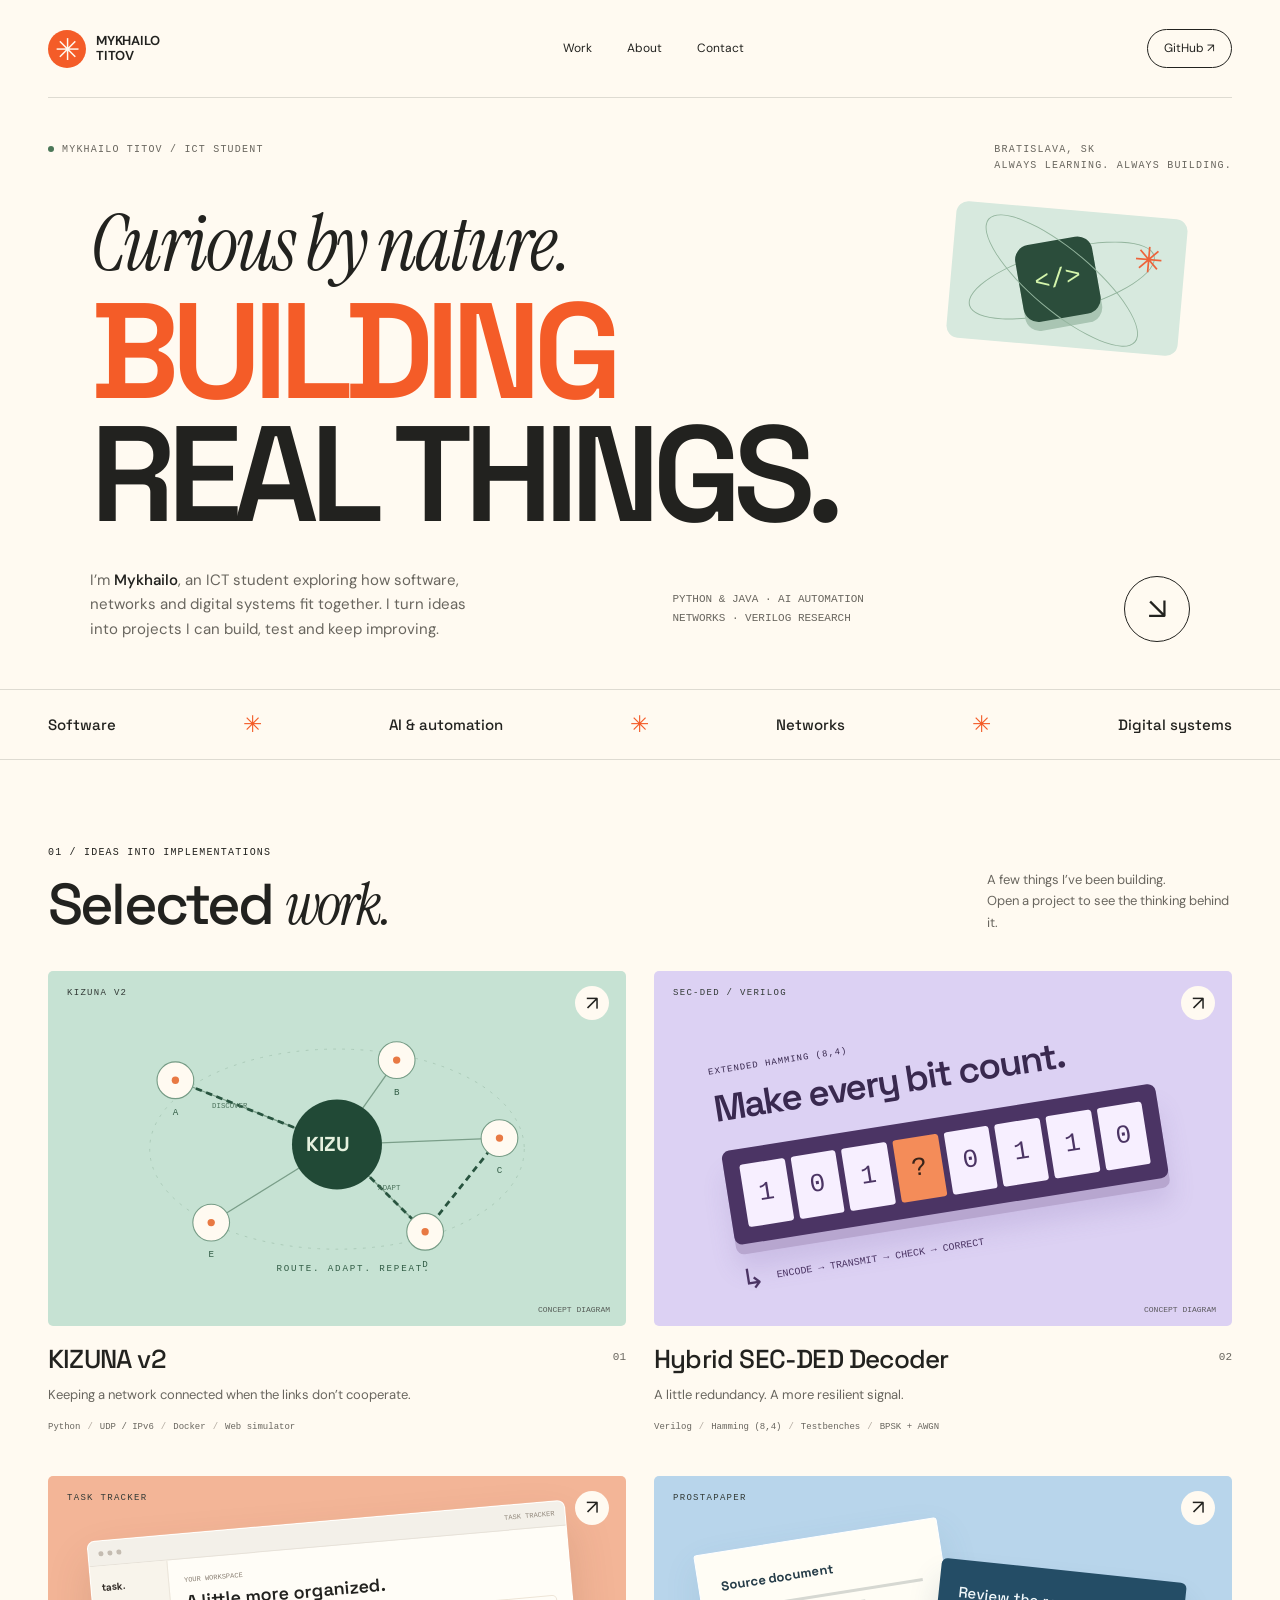
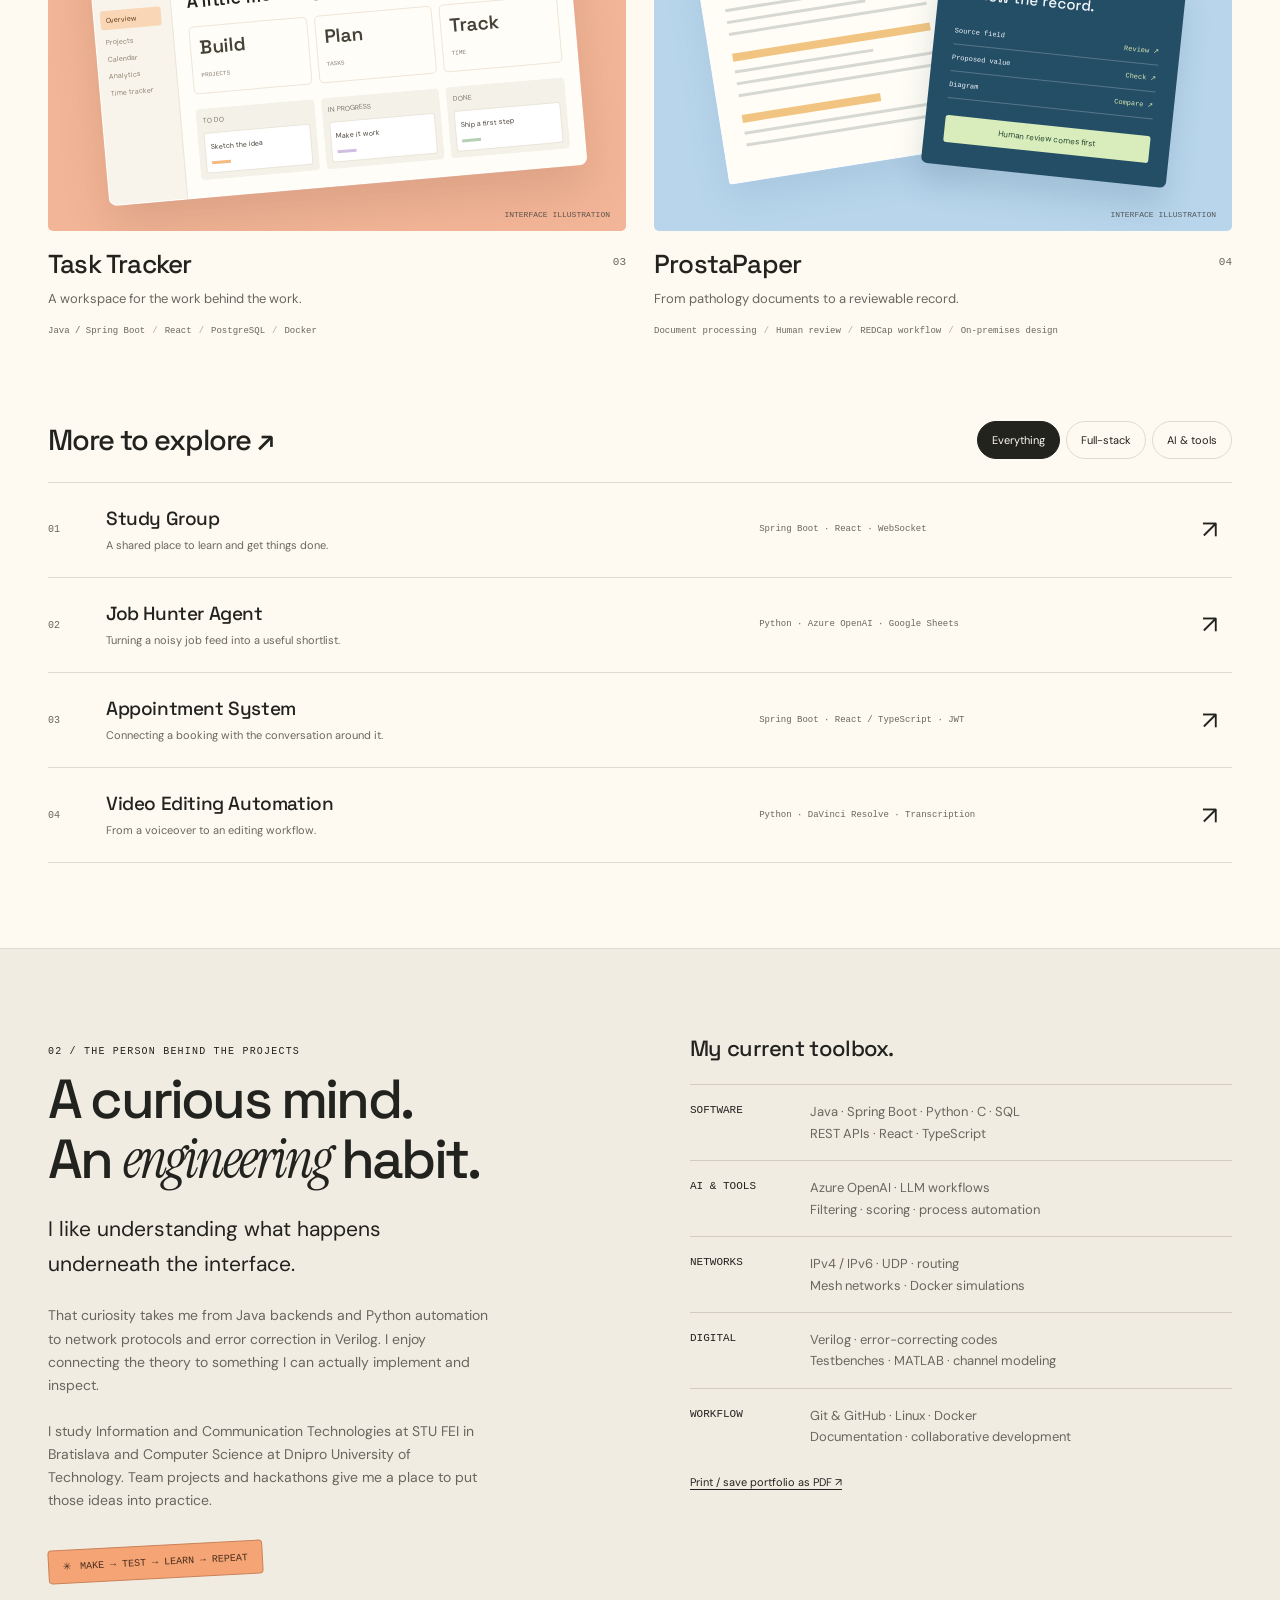
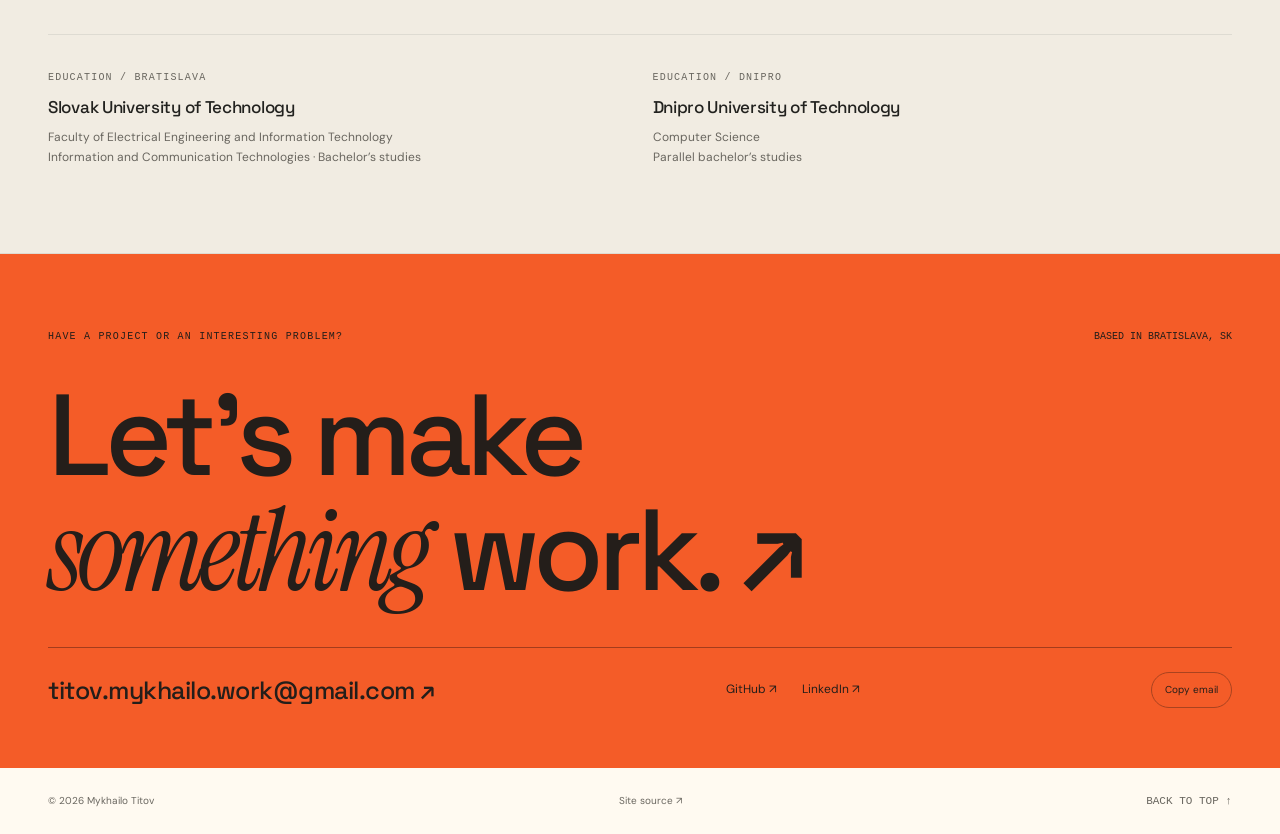
==== index.html @ 42474b11 "Build colorful portfolio with verified projects and responsive project pages" ====
<!doctype html>
<html lang="en"><head>
<meta charset="utf-8"><meta name="viewport" content="width=device-width, initial-scale=1">
<title>Mykhailo Titov — Software, Networks &amp; Digital Systems</title><meta name="description" content="A portfolio of software, AI automation, mesh networking and Verilog research by Mykhailo Titov.">
<meta name="theme-color" content="#fffaf1"><meta property="og:title" content="Mykhailo Titov — Software, Networks &amp; Digital Systems"><meta property="og:description" content="A portfolio of software, AI automation, mesh networking and Verilog research by Mykhailo Titov."><meta property="og:type" content="website">
<link rel="icon" type="image/svg+xml" href="favicon.svg"><link rel="stylesheet" href="styles.css"><script src="script.js" defer></script>
</head><body><a class="skip" href="#main">Skip to content</a><div id="top"></div><header class="site-header shell">
<a class="brand" href="#top" aria-label="Mykhailo Titov home"><span class="brand-mark" aria-hidden="true">✳</span><span>MYKHAILO<br>TITOV</span></a>
<nav class="site-nav" aria-label="Main navigation"><a href="#work">Work</a><a href="#about">About</a><a href="#contact">Contact</a></nav>
<a class="header-link" href="https://github.com/TitovMykhailo">GitHub ↗</a></header><main id="main"><section class="hero shell" aria-labelledby="hero-title"><div class="hero-meta"><p class="eyebrow"><span class="dot"></span>MYKHAILO TITOV / ICT STUDENT</p><p class="eyebrow">BRATISLAVA, SK<br>ALWAYS LEARNING. ALWAYS BUILDING.</p></div><div class="hero-heading"><p class="hero-kicker">Curious by nature.</p><div class="hero-art" aria-hidden="true"><span class="chip">&lt;/&gt;</span><span class="tiny-star">✳</span></div><h1 id="hero-title"><span class="orange">BUILDING</span><br>REAL THINGS.</h1></div><div class="hero-bottom"><p class="hero-description">I’m <strong>Mykhailo</strong>, an ICT student exploring how software, networks and digital systems fit together. I turn ideas into projects I can build, test and keep improving.</p><div class="hero-bottom-right"><p>PYTHON & JAVA · AI AUTOMATION<br>NETWORKS · VERILOG RESEARCH</p><a class="round-link" href="#work" aria-label="Explore selected work">↘</a></div></div></section><div class="topics"><div class="shell"><span>Software</span><i aria-hidden="true">✳</i><span>AI & automation</span><i aria-hidden="true">✳</i><span>Networks</span><i aria-hidden="true">✳</i><span>Digital systems</span></div></div>
<section class="section shell" id="work" aria-labelledby="work-title"><div class="section-heading"><div><p class="eyebrow">01 / IDEAS INTO IMPLEMENTATIONS</p><h2 class="section-title" id="work-title">Selected <em>work.</em></h2></div><p>A few things I’ve been building.<br>Open a project to see the thinking behind it.</p></div><div class="work-grid"><article class="work-card reveal"><a href="projects/kizuna.html" aria-label="Explore KIZUNA v2"><div class="project-visual mint"><span class="visual-label">KIZUNA v2</span><span class="preview-arrow" aria-hidden="true">↗</span><svg class="network-graphic" viewBox="0 0 480 290" aria-hidden="true"><ellipse cx="240" cy="145" rx="204" ry="109" fill="none" stroke="#a9c9b6" stroke-dasharray="3 7"/><line class="network-edge" x1="240" y1="140" x2="64" y2="70"/><line class="network-edge" x1="240" y1="140" x2="305" y2="48"/><line class="network-edge" x1="240" y1="140" x2="417" y2="133"/><line class="network-edge" x1="240" y1="140" x2="336" y2="235"/><line class="network-edge" x1="240" y1="140" x2="103" y2="225"/><path class="network-route" d="M64 70 240 140 336 235 417 133"/><circle class="hub" cx="240" cy="140" r="49"/><text class="hub-text" x="206" y="147">KIZU</text><circle class="node" cx="64" cy="70" r="20"/><circle class="node-core" cx="64" cy="70" r="4"/><text x="61" y="108">A</text><circle class="node" cx="305" cy="48" r="20"/><circle class="node-core" cx="305" cy="48" r="4"/><text x="302" y="86">B</text><circle class="node" cx="417" cy="133" r="20"/><circle class="node-core" cx="417" cy="133" r="4"/><text x="414" y="171">C</text><circle class="node" cx="336" cy="235" r="20"/><circle class="node-core" cx="336" cy="235" r="4"/><text x="333" y="273">D</text><circle class="node" cx="103" cy="225" r="20"/><circle class="node-core" cx="103" cy="225" r="4"/><text x="100" y="263">E</text><text class="link-label" x="104" y="100">DISCOVER</text><text class="link-label" x="285" y="190">ADAPT</text><text x="174" y="278" letter-spacing="2">ROUTE. ADAPT. REPEAT.</text></svg><span class="visual-footnote">CONCEPT DIAGRAM</span></div><div class="project-caption"><div><h3>KIZUNA v2</h3><p>Keeping a network connected when the links don’t cooperate.</p></div><span class="index">01</span></div></a><div class="project-tags"><span>Python</span><span>UDP / IPv6</span><span>Docker</span><span>Web simulator</span></div></article><article class="work-card reveal"><a href="projects/secded.html" aria-label="Explore Hybrid SEC-DED Decoder"><div class="project-visual lilac"><span class="visual-label">SEC-DED / VERILOG</span><span class="preview-arrow" aria-hidden="true">↗</span><div class="bits-object" aria-hidden="true"><div class="bits-title"><small>EXTENDED HAMMING (8,4)</small>Make every bit count.</div><div class="bit-row"><span>1</span><span>0</span><span>1</span><span class="error-bit">?</span><span>0</span><span>1</span><span>1</span><span>0</span></div><div class="bits-note">ENCODE → TRANSMIT → CHECK → CORRECT</div></div><span class="visual-footnote">CONCEPT DIAGRAM</span></div><div class="project-caption"><div><h3>Hybrid SEC-DED Decoder</h3><p>A little redundancy. A more resilient signal.</p></div><span class="index">02</span></div></a><div class="project-tags"><span>Verilog</span><span>Hamming (8,4)</span><span>Testbenches</span><span>BPSK + AWGN</span></div></article><article class="work-card reveal"><a href="projects/task-tracker.html" aria-label="Explore Task Tracker"><div class="project-visual peach"><span class="visual-label">Task Tracker</span><span class="preview-arrow" aria-hidden="true">↗</span><div class="browser-mock" aria-hidden="true"><div class="mock-toolbar"><i></i><i></i><i></i><span>TASK TRACKER</span></div><div class="task-layout"><div class="mock-sidebar"><strong>task.</strong><span class="selected">Overview</span><span>Projects</span><span>Calendar</span><span>Analytics</span><span>Time tracker</span></div><div class="mock-main"><p class="mock-overline">YOUR WORKSPACE</p><p class="mock-title">A little more organized.</p><div class="mock-stats"><div class="mock-stat"><b>Build</b><small>PROJECTS</small></div><div class="mock-stat"><b>Plan</b><small>TASKS</small></div><div class="mock-stat"><b>Track</b><small>TIME</small></div></div><div class="mock-board"><div>TO DO<div class="mini-task">Sketch the idea<i></i></div></div><div>IN PROGRESS<div class="mini-task">Make it work<i class="purple"></i></div></div><div>DONE<div class="mini-task">Ship a first step<i class="green"></i></div></div></div></div></div></div><span class="visual-footnote">INTERFACE ILLUSTRATION</span></div><div class="project-caption"><div><h3>Task Tracker</h3><p>A workspace for the work behind the work.</p></div><span class="index">03</span></div></a><div class="project-tags"><span>Java / Spring Boot</span><span>React</span><span>PostgreSQL</span><span>Docker</span></div></article><article class="work-card reveal"><a href="projects/prostapaper.html" aria-label="Explore ProstaPaper"><div class="project-visual blue"><span class="visual-label">ProstaPaper</span><span class="preview-arrow" aria-hidden="true">↗</span><div class="document-preview" aria-hidden="true"><div class="paper-sheet"><b>Source document</b><i></i><i></i><i></i><i class="highlight"></i><i></i><i></i><i></i><i class="highlight"></i><i></i><i></i></div><div class="review-sheet"><h4>Review the record.</h4><div class="review-row"><span>Source field</span><span>Review ↗</span></div><div class="review-row"><span>Proposed value</span><span>Check ↗</span></div><div class="review-row"><span>Diagram</span><span>Compare ↗</span></div><div class="review-button">Human review comes first</div></div></div><span class="visual-footnote">INTERFACE ILLUSTRATION</span></div><div class="project-caption"><div><h3>ProstaPaper</h3><p>From pathology documents to a reviewable record.</p></div><span class="index">04</span></div></a><div class="project-tags"><span>Document processing</span><span>Human review</span><span>REDCap workflow</span><span>On-premises design</span></div></article></div></section><section class="section shell catalog-section" aria-labelledby="catalog-title"><div class="filter-row"><h2 id="catalog-title">More to explore ↗</h2><div class="filters" role="group" aria-label="Filter more projects"><button class="filter active" data-filter="all" aria-pressed="true">Everything</button><button class="filter" data-filter="software" aria-pressed="false">Full-stack</button><button class="filter" data-filter="ai" aria-pressed="false">AI & tools</button></div></div><p class="sr-only" id="filter-status" aria-live="polite">Showing 4 projects.</p><div class="catalog-list"><a class="catalog-item" href="projects/study-group.html" data-category="software"><span class="catalog-number">01</span><div><h3>Study Group</h3><p>A shared place to learn and get things done.</p></div><span class="catalog-stack">Spring Boot · React · WebSocket</span><span class="catalog-arrow" aria-hidden="true">↗</span></a><a class="catalog-item" href="projects/job-hunter.html" data-category="ai"><span class="catalog-number">02</span><div><h3>Job Hunter Agent</h3><p>Turning a noisy job feed into a useful shortlist.</p></div><span class="catalog-stack">Python · Azure OpenAI · Google Sheets</span><span class="catalog-arrow" aria-hidden="true">↗</span></a><a class="catalog-item" href="projects/clinic.html" data-category="software"><span class="catalog-number">03</span><div><h3>Appointment System</h3><p>Connecting a booking with the conversation around it.</p></div><span class="catalog-stack">Spring Boot · React / TypeScript · JWT</span><span class="catalog-arrow" aria-hidden="true">↗</span></a><a class="catalog-item" href="projects/video-editor.html" data-category="ai"><span class="catalog-number">04</span><div><h3>Video Editing Automation</h3><p>From a voiceover to an editing workflow.</p></div><span class="catalog-stack">Python · DaVinci Resolve · Transcription</span><span class="catalog-arrow" aria-hidden="true">↗</span></a></div></section><section class="about-section" id="about" aria-labelledby="about-title"><div class="shell section"><div class="about-layout"><div class="about-copy"><p class="eyebrow">02 / THE PERSON BEHIND THE PROJECTS</p><h2 class="section-title" id="about-title">A curious mind.<br>An <em>engineering</em> habit.</h2><p class="about-lead">I like understanding what happens underneath the interface.</p><p>That curiosity takes me from Java backends and Python automation to network protocols and error correction in Verilog. I enjoy connecting the theory to something I can actually implement and inspect.</p><p>I study Information and Communication Technologies at STU FEI in Bratislava and Computer Science at Dnipro University of Technology. Team projects and hackathons give me a place to put those ideas into practice.</p><span class="about-sticker"><span aria-hidden="true">✳</span> MAKE → TEST → LEARN → REPEAT</span></div><div class="skills-block"><h3>My current toolbox.</h3><div class="skill-row"><strong>SOFTWARE</strong><span>Java · Spring Boot · Python · C · SQL<br>REST APIs · React · TypeScript</span></div><div class="skill-row"><strong>AI & TOOLS</strong><span>Azure OpenAI · LLM workflows<br>Filtering · scoring · process automation</span></div><div class="skill-row"><strong>NETWORKS</strong><span>IPv4 / IPv6 · UDP · routing<br>Mesh networks · Docker simulations</span></div><div class="skill-row"><strong>DIGITAL</strong><span>Verilog · error-correcting codes<br>Testbenches · MATLAB · channel modeling</span></div><div class="skill-row"><strong>WORKFLOW</strong><span>Git & GitHub · Linux · Docker<br>Documentation · collaborative development</span></div><button class="print-control" data-print type="button">Print / save portfolio as PDF ↗</button></div></div><div class="education"><div><p class="eyebrow">EDUCATION / BRATISLAVA</p><h3>Slovak University of Technology</h3><p>Faculty of Electrical Engineering and Information Technology<br>Information and Communication Technologies · Bachelor’s studies</p></div><div><p class="eyebrow">EDUCATION / DNIPRO</p><h3>Dnipro University of Technology</h3><p>Computer Science<br>Parallel bachelor’s studies</p></div></div></div></section></main><section class="contact-section" id="contact" aria-labelledby="contact-title"><div class="shell">
<div class="contact-top"><p class="eyebrow">HAVE A PROJECT OR AN INTERESTING PROBLEM?</p><span>BASED IN BRATISLAVA, SK</span></div>
<h2 class="contact-title" id="contact-title">Let’s make<br><em>something</em> work. ↗</h2>
<div class="contact-links"><a class="contact-mail" href="mailto:titov.mykhailo.work@gmail.com">titov.mykhailo.work@gmail.com ↗</a><div class="socials"><a href="https://github.com/TitovMykhailo">GitHub ↗</a><a href="https://www.linkedin.com/in/titovmykhailo">LinkedIn ↗</a></div><button class="copy-email" type="button" data-copy-email="titov.mykhailo.work@gmail.com">Copy email</button></div>
<p class="contact-copied" id="copy-status" role="status" aria-live="polite"></p></div></section>
<footer class="footer shell"><p>© <span data-year>2026</span> Mykhailo Titov</p><a href="https://github.com/TitovMykhailo/TitovMykhailo.github.io">Site source ↗</a><a class="back-top" href="#top">BACK TO TOP ↑</a></footer>
<p class="contact-print shell" hidden>Mykhailo Titov · titov.mykhailo.work@gmail.com · github.com/TitovMykhailo</p></body></html>
---- styles.css ----
@import url('https://fonts.googleapis.com/css2?family=DM+Sans:wght@400;450;500;550;600;650;700&family=Instrument+Serif:ital@0;1&family=Space+Grotesk:wght@400;500;600;700&display=swap');

:root{--cream:#fffaf1;--ink:#22221f;--orange:#f45c28;--border:#dedbd2;--muted:#69665f;--serif:'Instrument Serif',Georgia,serif;--sans:'DM Sans',Arial,sans-serif;--display:'Space Grotesk',Arial,sans-serif;--mono:ui-monospace,SFMono-Regular,Consolas,monospace}
*{box-sizing:border-box}html{scroll-behavior:smooth;scroll-padding-top:100px}body{margin:0;color:var(--ink);background:var(--cream);font:15px/1.65 var(--sans)}a{color:inherit;text-decoration:none}button{font:inherit;color:inherit;cursor:pointer}button,a,summary{-webkit-tap-highlight-color:transparent}a:focus-visible,button:focus-visible,summary:focus-visible{outline:3px solid #005bbb;outline-offset:5px}::selection{background:#f8a98d;color:#25211f}.shell{width:min(1280px,calc(100% - 96px));margin-inline:auto}.site-header{height:98px;display:flex;align-items:center;justify-content:space-between;gap:28px;border-bottom:1px solid var(--border)}.brand{display:flex;gap:10px;align-items:center;font:650 13px/1.12 var(--sans);letter-spacing:-.2px}.brand-mark{display:grid;place-items:center;width:38px;height:38px;background:var(--orange);border-radius:50%;color:var(--cream);font:30px var(--serif);transition:transform .3s}.brand:hover .brand-mark{transform:rotate(45deg)}.site-nav{display:flex;gap:35px;font-size:12px}.site-nav a:hover,.footer a:hover{color:#b83d15}.header-link{font-size:12px;border:1px solid var(--ink);padding:9px 16px;border-radius:40px}.header-link:hover{background:var(--ink);color:var(--cream)}.skip{position:absolute;left:20px;top:-100px;z-index:10;background:var(--ink);color:white;padding:12px 20px}.skip:focus{top:10px}.eyebrow{font:10px/1.6 var(--mono);letter-spacing:1.2px;text-transform:uppercase}.hero{padding-top:44px;padding-bottom:47px;position:relative}.hero-meta{display:flex;justify-content:space-between;color:var(--muted);margin-bottom:32px}.hero-meta p{margin:0}.hero-meta .dot{display:inline-block;background:#4b7758;width:6px;height:6px;border-radius:50%;margin-right:8px}.hero-heading{position:relative;max-width:1100px;margin-inline:auto}.hero-kicker{font:italic clamp(46px,6vw,84px)/1 var(--serif);margin:0 0 7px;letter-spacing:-2px}.hero h1{font:600 clamp(66px,10.6vw,153px)/.91 var(--display);letter-spacing:-9px;margin:0;text-transform:uppercase;max-width:100%}.hero h1 .orange{color:var(--orange)}.heading-first{display:flex;align-items:center;gap:25px}.hero-art{display:block;position:absolute;right:7px;top:4px;width:232px;height:137px;transform:rotate(5deg);border-radius:12px;background:#d7e9de;overflow:hidden}.hero-art .chip{position:absolute;left:68px;top:31px;display:grid;place-items:center;width:78px;height:78px;background:#2b4d3b;color:#d4f5ac;font:26px var(--mono);border-radius:15px;transform:rotate(-15deg);box-shadow:0 9px 0 #a9c5b3}.hero-art::before,.hero-art::after{content:'';width:190px;height:60px;border:1px solid #94b59e;border-radius:50%;position:absolute;left:15px;top:40px;transform:rotate(-20deg)}.hero-art::after{transform:rotate(35deg)}.hero-art .tiny-star{position:absolute;top:15px;right:22px;color:#ed633a;font-size:35px}.hero-bottom{display:grid;grid-template-columns:1fr 1fr;gap:65px;max-width:1100px;margin:31px auto 0;align-items:end}.hero-description{font-size:15px;max-width:390px;color:var(--muted);margin:0}.hero-description strong{font-weight:550;color:var(--ink)}.hero-bottom-right{display:flex;align-items:center;justify-content:space-between;gap:22px}.hero-bottom-right p{font:11px/1.7 var(--mono);margin:0;color:var(--muted)}.round-link{height:66px;width:66px;flex-shrink:0;border:1px solid var(--ink);border-radius:50%;display:grid;place-items:center;font-size:30px;transition:background .2s,transform .2s}.round-link:hover{background:var(--orange);transform:rotate(-10deg)}.topics{border-block:1px solid var(--border)}.topics .shell{display:flex;justify-content:space-between;align-items:center;gap:14px;min-height:69px;font:500 15px var(--display)}.topics i{font-size:23px;font-style:normal;color:var(--orange)}.section{padding-block:85px}.section-heading{display:flex;align-items:end;justify-content:space-between;gap:35px;margin-bottom:35px}.section-heading .eyebrow{margin:0 0 12px}.section-title{font:500 clamp(38px,4.5vw,61px)/1.08 var(--display);letter-spacing:-2.8px;margin:0}.section-title em{font-family:var(--serif);font-weight:400}.section-heading>p{font-size:13px;color:var(--muted);max-width:245px;margin:0 0 3px}.work-grid{display:grid;grid-template-columns:repeat(2,minmax(0,1fr));gap:44px 28px}.work-card{min-width:0}.project-visual{height:355px;position:relative;overflow:hidden;border-radius:5px;display:flex;align-items:center;justify-content:center;isolation:isolate}.work-card .project-visual{transition:transform .3s}.work-card:hover .project-visual{transform:translateY(-4px)}.mint{background:#c6e2d3}.lilac{background:#dcd1f3}.peach{background:#f3b597}.blue{background:#b8d5eb}.yellow{background:#f3d77a}.visual-label{position:absolute;left:19px;top:17px;font:9px var(--mono);letter-spacing:1.3px;text-transform:uppercase;color:#323a36;z-index:2}.visual-footnote{position:absolute;right:16px;bottom:12px;font:8px var(--mono);color:#3c3d3a;opacity:.8}.preview-arrow{position:absolute;right:17px;top:15px;display:grid;place-items:center;width:34px;height:34px;border-radius:50%;background:var(--cream);font-size:20px;z-index:3}.project-caption{display:flex;justify-content:space-between;gap:20px;padding-top:19px}.project-caption h3{font:500 26px/1.15 var(--display);letter-spacing:-.8px;margin:0 0 9px}.project-caption p{font-size:13px;color:var(--muted);margin:0;max-width:440px}.project-caption .index{font:11px var(--mono);padding-top:6px;color:var(--muted)}.project-tags{display:flex;flex-wrap:wrap;gap:7px;margin-top:16px;font:9px var(--mono);color:var(--muted)}.project-tags span+span::before{content:'/';margin-right:7px;color:#b2aaa0}.network-graphic{width:82%;height:75%;overflow:visible}.network-graphic .network-edge{stroke:#7a9e89;stroke-width:1.4}.network-graphic .network-route{stroke:#28543f;stroke-width:3;fill:none;stroke-dasharray:7 5;animation:flow 8s linear infinite}.network-graphic text{font:10px var(--mono);fill:#315c45}.network-graphic .hub{fill:#214936}.network-graphic .node{fill:#fffaf1;stroke:#769c86;stroke-width:1.2}.network-graphic .node-core{fill:#e87943}.network-graphic .hub-text{fill:#e6f1df;font:700 22px var(--display)}.network-graphic .link-label{font-size:8px;fill:#4c725c}.bits-object{width:76%;transform:rotate(-9deg);position:relative}.bits-title{font:600 37px var(--display);letter-spacing:-1.7px;margin:0 0 19px;color:#39294f}.bits-title small{font:9px var(--mono);display:block;letter-spacing:1px;margin-bottom:9px}.bit-row{display:grid;grid-template-columns:repeat(8,1fr);gap:6px;background:#4b3464;padding:16px;border-radius:8px;box-shadow:0 10px 0 #b7a6cf,0 25px 25px #785ca92b}.bit-row span{background:#f7efff;border-radius:3px;display:grid;place-items:center;aspect-ratio:.73;font:26px var(--mono);color:#4b3464}.bit-row .error-bit{background:#f48c59;color:#392319}.bits-note{display:flex;align-items:center;gap:13px;margin-top:19px;font:10px var(--mono);color:#4b3464}.bits-note::before{content:'↳';font-size:28px}.browser-mock{width:83%;background:#fffdf7;border-radius:8px;box-shadow:0 22px 45px #5e382326;overflow:hidden;transform:rotate(-5deg);border:1px solid #ffffff90}.mock-toolbar{height:25px;background:#f3f0e9;display:flex;align-items:center;gap:4px;padding:0 10px;border-bottom:1px solid #e7e2d9}.mock-toolbar i{width:5px;height:5px;border-radius:50%;background:#c4bcb1}.mock-toolbar span{margin-left:auto;font:7px var(--mono);color:#92897d}.task-layout{display:grid;grid-template-columns:78px 1fr;min-height:215px}.mock-sidebar{background:#f8f4eb;border-right:1px solid #ebe5da;padding:15px 10px;font:7px var(--sans);color:#8c8070}.mock-sidebar strong{display:block;color:#332d28;font-size:10px;margin-bottom:17px}.mock-sidebar span{display:block;margin:8px 0}.mock-sidebar .selected{background:#f9d7b6;color:#653919;padding:5px;border-radius:3px;margin-left:-4px}.mock-main{padding:17px 15px}.mock-overline{font:7px var(--mono);color:#8b8175;margin:0 0 6px}.mock-title{font:600 18px var(--display);margin:0 0 14px}.mock-stats{display:grid;grid-template-columns:repeat(3,1fr);gap:7px;margin-bottom:15px}.mock-stat{border:1px solid #eee5d7;border-radius:5px;padding:8px}.mock-stat b{display:block;font:600 19px var(--display);color:#444137}.mock-stat small{font:6px var(--mono);color:#8b8175}.mock-board{display:grid;grid-template-columns:repeat(3,1fr);gap:7px}.mock-board>div{background:#f4f1e9;border-radius:4px;padding:6px;font-size:7px;color:#81796d}.mini-task{background:white;padding:8px 5px;margin-top:7px;border:1px solid #ebe5d9;border-radius:3px;color:#453e35}.mini-task i{display:block;width:19px;height:3px;background:#f6b982;margin-top:8px}.mini-task i.green{background:#b5d1b5}.mini-task i.purple{background:#cfbfe2}.document-preview{position:relative;width:85%;height:73%;display:flex;align-items:center;justify-content:center}.paper-sheet{width:50%;background:#fffdf5;box-shadow:0 15px 35px #3f6e8c20;position:relative;padding:25px 22px;border:1px solid #fff;transform:rotate(-9deg) translateX(13px);border-radius:3px}.paper-sheet b{font:700 13px var(--display);display:block;margin-bottom:15px;color:#253c48}.paper-sheet i{display:block;height:3px;background:#d6d8d2;margin:9px 0;width:100%}.paper-sheet i:nth-child(3n){width:70%}.paper-sheet i.highlight{background:#f1c482;height:8px;margin-top:18px}.review-sheet{width:50%;background:#244d66;color:#f0f7fa;box-shadow:0 20px 30px #244d6626;position:relative;padding:23px 20px;transform:rotate(6deg) translateX(-10px) translateY(21px);border-radius:6px}.review-sheet h4{font:500 15px var(--display);margin:0 0 16px}.review-row{display:flex;justify-content:space-between;gap:10px;padding:9px 0;border-bottom:1px solid #56768a;font:7px var(--mono)}.review-row span:last-child{color:#d5e7b1}.review-button{background:#d8edbb;color:#25452f;font-size:8px;text-align:center;padding:7px;margin-top:17px;border-radius:3px}.catalog-section{padding-top:0}.filter-row{display:flex;justify-content:space-between;align-items:center;gap:20px;margin-bottom:23px}.filter-row h2{font:500 29px var(--display);letter-spacing:-1px;margin:0}.filters{display:flex;gap:6px;flex-wrap:wrap}.filter{border:1px solid var(--border);border-radius:30px;background:transparent;padding:8px 14px;font-size:11px;min-height:38px}.filter.active{background:var(--ink);color:var(--cream);border-color:var(--ink)}.filter:hover{border-color:var(--ink)}.catalog-list{border-top:1px solid var(--border)}.catalog-item{display:grid;grid-template-columns:36px 1.5fr 1fr 30px;align-items:center;gap:22px;padding:23px 0;border-bottom:1px solid var(--border)}.catalog-item[hidden]{display:none}.catalog-number{font:10px var(--mono);color:var(--muted)}.catalog-item h3{font:500 19px var(--display);margin:0 0 5px;letter-spacing:-.4px}.catalog-item p{font-size:11px;color:var(--muted);margin:0;max-width:430px}.catalog-stack{font:9px/1.9 var(--mono);color:var(--muted)}.catalog-arrow{font-size:25px;transition:transform .2s}.catalog-item:hover .catalog-arrow{transform:translate(3px,-3px)}.catalog-item:hover h3{color:#b6431e}.about-section{background:#f1ece2;border-block:1px solid var(--border)}.about-layout{display:grid;grid-template-columns:1fr 1fr;gap:100px}.about-copy .section-title{font-size:55px}.about-copy>p:not(.eyebrow){color:var(--muted);font-size:14px;max-width:440px;margin:23px 0}.about-copy>p.about-lead{font-size:21px;color:var(--ink)}.about-sticker{display:inline-flex;align-items:center;gap:9px;background:#f5a475;color:#4b2e1d;border:1px solid #c98258;border-radius:4px;font:10px var(--mono);padding:10px 14px;margin-top:10px;transform:rotate(-3deg)}.skills-block h3{font:500 22px var(--display);letter-spacing:-.7px;margin:0 0 22px}.skill-row{padding:16px 0;border-top:1px solid #d2ccc0;display:grid;grid-template-columns:100px 1fr;gap:20px}.skill-row strong{font:11px var(--mono);padding-top:3px}.skill-row span{font-size:13px;color:var(--muted)}.education{display:grid;grid-template-columns:1fr 1fr;gap:25px;border-top:1px solid var(--border);padding-top:35px;margin-top:55px}.education .eyebrow{margin:0 0 10px;color:var(--muted)}.education h3{font:500 17px/1.4 var(--display);margin:0 0 8px;letter-spacing:-.3px}.education p:last-child{font-size:12px;color:var(--muted);margin:0}.contact-section{padding-top:75px;padding-bottom:30px;background:var(--orange);color:#241e1a}.contact-top{display:flex;align-items:center;justify-content:space-between;gap:20px}.contact-top p{margin:0}.contact-top span{font:10px var(--mono)}.contact-title{font:500 clamp(50px,9vw,127px)/1 var(--display);letter-spacing:-6px;margin:33px 0 38px}.contact-title em{font-family:var(--serif);font-weight:400}.contact-links{display:flex;align-items:center;justify-content:space-between;gap:20px;padding-top:24px;border-top:1px solid #a43c1c}.contact-mail{font:500 clamp(15px,2vw,25px) var(--display);letter-spacing:-.5px}.socials{display:flex;gap:25px;font-size:12px}.socials a:hover,.contact-mail:hover{text-decoration:underline;text-underline-offset:5px}.footer{display:flex;align-items:center;justify-content:space-between;gap:20px;padding-block:25px;font-size:10px;color:var(--muted)}.footer p{margin:0}.footer .back-top{font:11px var(--mono)}.contact-copied{font:10px var(--mono);min-height:18px;margin:12px 0 0}.copy-email{background:transparent;border:1px solid #aa431f;border-radius:25px;padding:8px 13px;font-size:10px;min-height:36px}.copy-email:hover{background:#ffffff35}.sr-only{position:absolute;width:1px;height:1px;padding:0;margin:-1px;overflow:hidden;clip:rect(0,0,0,0);white-space:nowrap;border:0}.reveal-ready .reveal{opacity:0;transform:translateY(18px);transition:opacity .5s,transform .5s}.reveal-ready .reveal.visible{opacity:1;transform:none}.case-breadcrumb{font:11px var(--mono);margin:34px 0 44px;color:var(--muted)}.case-breadcrumb a:hover{color:#b6431e}.case-heading{max-width:1000px}.case-heading .eyebrow{margin-bottom:18px}.case-heading h1{font:500 clamp(43px,6.4vw,88px)/1.05 var(--display);letter-spacing:-4px;margin:0 0 25px}.case-heading .case-summary{font-size:19px;color:var(--muted);max-width:760px;line-height:1.6}.case-meta{display:flex;gap:50px;padding-block:25px;border-top:1px solid var(--border);border-bottom:1px solid var(--border);margin:35px 0}.case-meta small{display:block;font:9px var(--mono);color:var(--muted);margin-bottom:9px}.case-meta strong{font:500 12px var(--sans)}.case-hero-visual{height:490px;margin-bottom:65px}.case-hero-visual .browser-mock{max-width:700px;width:73%}.case-hero-visual .network-graphic{max-width:720px}.case-hero-visual .bits-object{max-width:600px}.case-hero-visual .bits-title{font-size:55px}.case-hero-visual .document-preview{max-width:660px}.case-columns{display:grid;grid-template-columns:230px minmax(0,1fr);gap:65px;margin-bottom:75px}.case-aside{font:11px/1.9 var(--mono);color:var(--muted)}.case-aside a{display:block;margin:0 0 13px}.case-aside a:hover{color:#b6431e}.case-content{max-width:780px}.case-content section{margin-bottom:49px;scroll-margin-top:35px}.case-content h2{font:500 32px var(--display);letter-spacing:-1px;margin:0 0 18px}.case-content p,.case-content li{color:var(--muted);font-size:15px}.case-content ul{padding-left:20px}.case-content li{margin:13px 0}.architecture{display:grid;grid-template-columns:1fr 1fr;gap:10px;margin-block:22px}.architecture>div{border:1px solid var(--border);padding:22px;background:#f5f0e6;border-radius:4px}.architecture small{display:block;color:#b44d29;font:9px var(--mono);margin-bottom:8px}.architecture strong{font:500 15px var(--display)}.status-note{background:#f0e9db;border-left:3px solid #c56c43;padding:19px 22px}.case-actions{display:flex;gap:12px;flex-wrap:wrap;margin-block:30px}.pill-button{display:inline-flex;align-items:center;gap:25px;border-radius:35px;padding:13px 21px;font-size:12px;border:1px solid var(--ink);min-height:44px}.pill-button.dark{background:var(--ink);color:var(--cream)}.pill-button:hover{background:var(--orange);color:var(--ink)}.case-next{display:flex;justify-content:space-between;align-items:center;border-top:1px solid var(--border);padding:32px 0 60px;gap:20px}.case-next h2{font:500 32px var(--display);margin:8px 0 0;letter-spacing:-1px}.case-next .eyebrow{margin:0;color:var(--muted)}.simple-visual-title{font:600 clamp(28px,4vw,50px)/1.1 var(--display);letter-spacing:-2px;max-width:70%;position:relative;z-index:1}.simple-visual-title small{font:10px var(--mono);display:block;letter-spacing:1px;margin-bottom:15px}.video-timeline{position:absolute;bottom:40px;left:12%;width:76%;display:flex;gap:5px;transform:rotate(-5deg)}.video-timeline i{display:block;height:42px;width:23%;background:#685080;border:1px solid #4e365f;border-radius:3px}.video-timeline i:nth-child(even){background:#ed9378;width:15%}.video-timeline::after{content:'';height:68px;position:absolute;left:40%;top:-12px;width:2px;background:#fffaf1}.agent-pipeline{display:flex;align-items:center;gap:10px;transform:rotate(-7deg)}.agent-pipeline span{display:grid;place-items:center;width:95px;height:95px;background:#fffaf1;border-radius:20px;box-shadow:0 12px 0 #90b29b;font:700 25px var(--display);color:#315c45}.agent-pipeline span:nth-child(3){background:#305d47;color:#e5efb4}.agent-pipeline i{font-style:normal;font-size:25px;color:#386b50}.mock-chat-row{font-size:9px;padding:8px 10px;border-radius:7px;background:#eee9f6;color:#514461;margin:10px 0;width:80%}.mock-chat-row:nth-child(even){margin-left:auto;background:#dcebdc}.clinic-slots{display:grid;grid-template-columns:repeat(3,1fr);gap:8px}.clinic-slots span{font:10px var(--mono);padding:10px;text-align:center;background:#e1edf4;border-radius:4px}.clinic-slots span:nth-child(3){background:#315b72;color:white}.print-control{border:0;background:none;text-decoration:underline;text-underline-offset:3px;padding:0;font-size:11px;min-height:36px}.print-control:hover{color:#b6431e}@keyframes flow{to{stroke-dashoffset:-96}}

@media(min-width:1500px){.hero{padding-top:55px}.hero h1{font-size:153px}.hero-art{right:0}.hero-heading{max-width:1150px}}@media(max-width:1100px){.shell{width:calc(100% - 64px)}.hero h1{letter-spacing:-6px}.hero-art{width:190px;height:117px;right:0;top:0}.hero-art .chip{left:57px;top:24px;width:65px;height:65px;font-size:22px}.hero-art::before,.hero-art::after{width:160px;height:50px;top:35px}.hero-kicker{font-size:64px}.hero-bottom{gap:35px}.hero-bottom-right p{font-size:9px}.project-visual{height:300px}.project-caption h3{font-size:23px}.bits-title{font-size:31px}.bit-row{padding:12px;gap:4px}.bit-row span{font-size:22px}.task-layout{grid-template-columns:60px 1fr;min-height:190px}.mock-main{padding:13px 10px}.mock-title{font-size:15px}.mock-stats{margin-bottom:10px}.mock-stat{padding:5px}.mock-stat b{font-size:16px}.mock-sidebar{padding:13px 6px}.document-preview{width:90%}.paper-sheet{padding:20px 15px}.review-sheet{padding:20px 13px}.about-layout{gap:55px}.about-copy .section-title{font-size:47px}.catalog-item{grid-template-columns:28px 1.5fr 1fr 25px;gap:18px}.case-columns{grid-template-columns:180px 1fr;gap:40px}}
@media(max-width:740px){html{scroll-padding-top:25px}.shell{width:calc(100% - 38px)}.site-header{height:80px;gap:16px}.brand{font-size:11px}.brand-mark{width:31px;height:31px;font-size:25px}.site-nav{gap:18px;font-size:11px}.header-link{display:none}.hero{padding-top:29px;padding-bottom:34px}.hero-meta{margin-bottom:32px}.hero-meta p{font-size:8px;letter-spacing:.4px}.hero-meta p:last-child{max-width:120px;text-align:right}.hero-kicker{font-size:47px;letter-spacing:-1.5px}.hero h1{font-size:clamp(43px,11.2vw,80px);letter-spacing:-3.7px;line-height:1.02}.hero-art{width:92px;height:62px;top:-4px;right:2px;border-radius:6px;transform:rotate(5deg)}.hero-art .chip{width:37px;height:37px;border-radius:8px;left:29px;top:12px;font-size:13px;box-shadow:0 5px 0 #a9c5b3}.hero-art::before,.hero-art::after{width:80px;height:25px;left:5px;top:18px}.hero-art .tiny-star{font-size:20px;right:5px;top:2px}.hero-bottom{grid-template-columns:1fr;gap:23px;margin-top:24px}.hero-description{font-size:13px;max-width:370px}.hero-bottom-right{justify-content:space-between}.hero-bottom-right p{font-size:9px}.round-link{width:48px;height:48px;font-size:23px}.topics .shell{font-size:10px;min-height:54px;gap:8px}.topics i{font-size:15px}.section{padding-block:54px}.section-heading{display:block;margin-bottom:27px}.section-title{font-size:41px;letter-spacing:-2px}.section-heading>p{margin-top:17px;font-size:12px;max-width:340px}.work-grid{grid-template-columns:1fr;gap:32px}.project-visual{height:315px}.project-caption h3{font-size:25px}.project-caption p{font-size:12px}.visual-label{font-size:8px}.project-tags{font-size:8px}.catalog-section{padding-top:5px}.filter-row{display:block}.filter-row h2{font-size:27px;margin-bottom:20px}.filters{gap:5px}.filter{font-size:10px;min-height:40px;padding:8px 12px}.catalog-item{grid-template-columns:22px 1fr 20px;gap:12px;padding:21px 0}.catalog-stack{display:none}.catalog-item h3{font-size:18px}.catalog-item p{font-size:11px}.about-layout{grid-template-columns:1fr;gap:40px}.about-copy .section-title{font-size:43px}.about-copy>p.about-lead{font-size:19px}.skill-row{grid-template-columns:87px 1fr;gap:20px}.skill-row span{font-size:12px}.education{grid-template-columns:1fr;gap:26px;margin-top:35px;padding-top:30px}.contact-section{padding-top:44px;padding-bottom:25px}.contact-top span{font-size:8px;max-width:120px;text-align:right}.contact-top .eyebrow{font-size:8px}.contact-title{font-size:clamp(43px,12.5vw,84px);letter-spacing:-3px;margin:27px 0 30px}.contact-links{display:block}.contact-mail{font-size:17px;overflow-wrap:anywhere}.socials{margin-top:22px;gap:26px;font-size:11px}.copy-email{margin-top:20px}.footer{font-size:9px;flex-wrap:wrap;gap:12px}.footer .back-top{font-size:9px}.case-breadcrumb{font-size:9px;margin:25px 0 35px}.case-heading h1{font-size:44px;letter-spacing:-2.4px}.case-heading .case-summary{font-size:16px}.case-meta{gap:22px;flex-wrap:wrap;margin-block:25px}.case-meta strong{font-size:10px}.case-meta small{font-size:8px}.case-hero-visual{height:320px;margin-bottom:36px}.case-hero-visual .bits-title{font-size:33px}.case-columns{display:block;margin-bottom:35px}.case-aside{display:flex;gap:17px;flex-wrap:wrap;font-size:9px;border-bottom:1px solid var(--border);margin-bottom:30px}.case-aside a{margin-bottom:15px}.case-content h2{font-size:28px}.case-content p,.case-content li{font-size:13px}.case-content section{margin-bottom:35px}.architecture>div{padding:16px}.architecture strong{font-size:12px}.case-next{padding:24px 0 40px}.case-next h2{font-size:25px}.paper-sheet{max-width:220px}.review-sheet{max-width:220px}.agent-pipeline{gap:7px}.agent-pipeline span{width:70px;height:75px;font-size:22px}.agent-pipeline i{font-size:18px}.simple-visual-title{font-size:37px}.bits-object{width:80%}.network-graphic{width:90%}}
@media(max-width:370px){.hero-art{display:none}.hero h1{font-size:11vw;letter-spacing:-2.5px}.hero-kicker{font-size:43px}.project-visual{height:280px}.bit-row{padding:10px}.bit-row span{font-size:19px}.task-layout{grid-template-columns:52px 1fr}.mock-stats{gap:4px}.mock-stat small{font-size:5px}.mock-board{gap:4px}.mini-task{font-size:6px}.review-row{font-size:6px}.paper-sheet{padding:19px 13px}.contact-mail{font-size:15px}}
@media(prefers-reduced-motion:reduce){html{scroll-behavior:auto}*,*::before,*::after{animation:none!important;transition:none!important}.reveal-ready .reveal{opacity:1;transform:none}}
@media print{@page{margin:15mm}body{background:white;color:black;font:10pt/1.5 Arial,sans-serif}.shell{width:100%}.site-header,.topics,.project-visual,.filters,.contact-section,.footer,.case-aside,.case-next,.case-actions,.hero-art,.round-link,.about-sticker,.print-control,.skip{display:none!important}.hero{padding-block:0 18px}.hero-meta{margin-bottom:15px}.hero-kicker{font-size:25pt}.hero h1{font-size:38pt;letter-spacing:-2px}.hero-bottom{display:block;margin-top:15px}.hero-bottom-right{display:none}.hero-description{font-size:11pt;max-width:100%}.section{padding-block:20px}.section-heading{margin-bottom:20px}.section-title,.about-copy .section-title{font-size:24pt}.section-heading>p{display:none}.work-grid{gap:20px;grid-template-columns:1fr 1fr}.project-caption h3{font-size:16pt}.project-caption p{font-size:9pt}.project-tags{font-size:7pt}.work-card{break-inside:avoid}.catalog-item{grid-template-columns:20px 1fr;gap:10px;padding:12px 0;break-inside:avoid}.catalog-item[hidden]{display:grid!important}.catalog-item h3{font-size:12pt}.catalog-item p{font-size:9pt}.catalog-stack,.catalog-arrow{display:none}.about-section{background:white}.about-layout{gap:30px}.about-copy>p:not(.eyebrow){font-size:10pt}.about-copy>p.about-lead{font-size:12pt}.education{margin-top:20px;padding-top:20px}.case-breadcrumb{display:none}.case-heading h1{font-size:32pt;letter-spacing:-1px;margin-top:10px}.case-summary{font-size:12pt!important}.case-columns{display:block}.case-content{max-width:none}.case-content section{margin-bottom:20px}.case-content h2{font-size:18pt}.case-content p,.case-content li{font-size:10pt}.architecture{break-inside:avoid}.reveal-ready .reveal{opacity:1;transform:none}.status-note{background:#f3f0e9}.contact-print{display:block!important;font-size:10pt;border-top:1px solid #bbb;padding-top:15px}.orange{color:black!important}}

/* Keep the introductory line unobstructed on narrow screens. */
@media(max-width:740px){.hero-art{display:none}.hero-kicker{font-size:clamp(34px,10.3vw,47px)}}
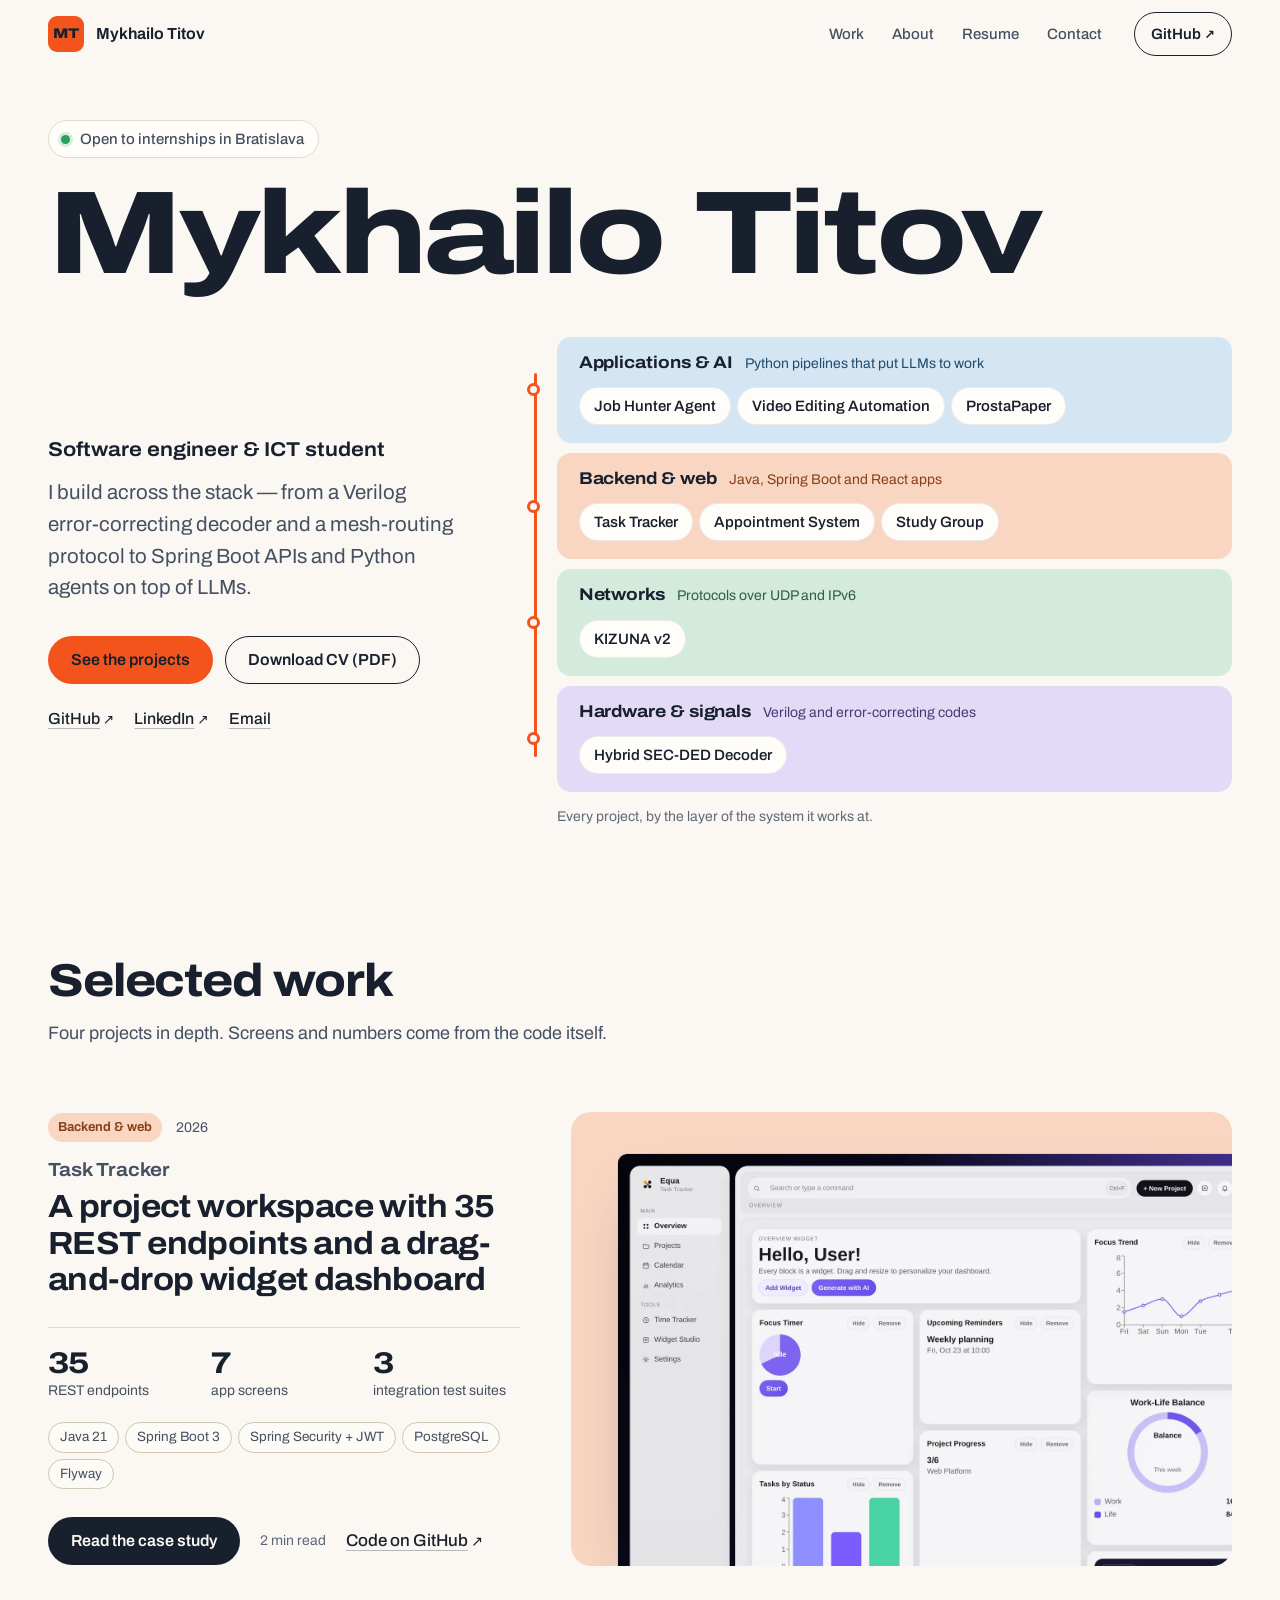
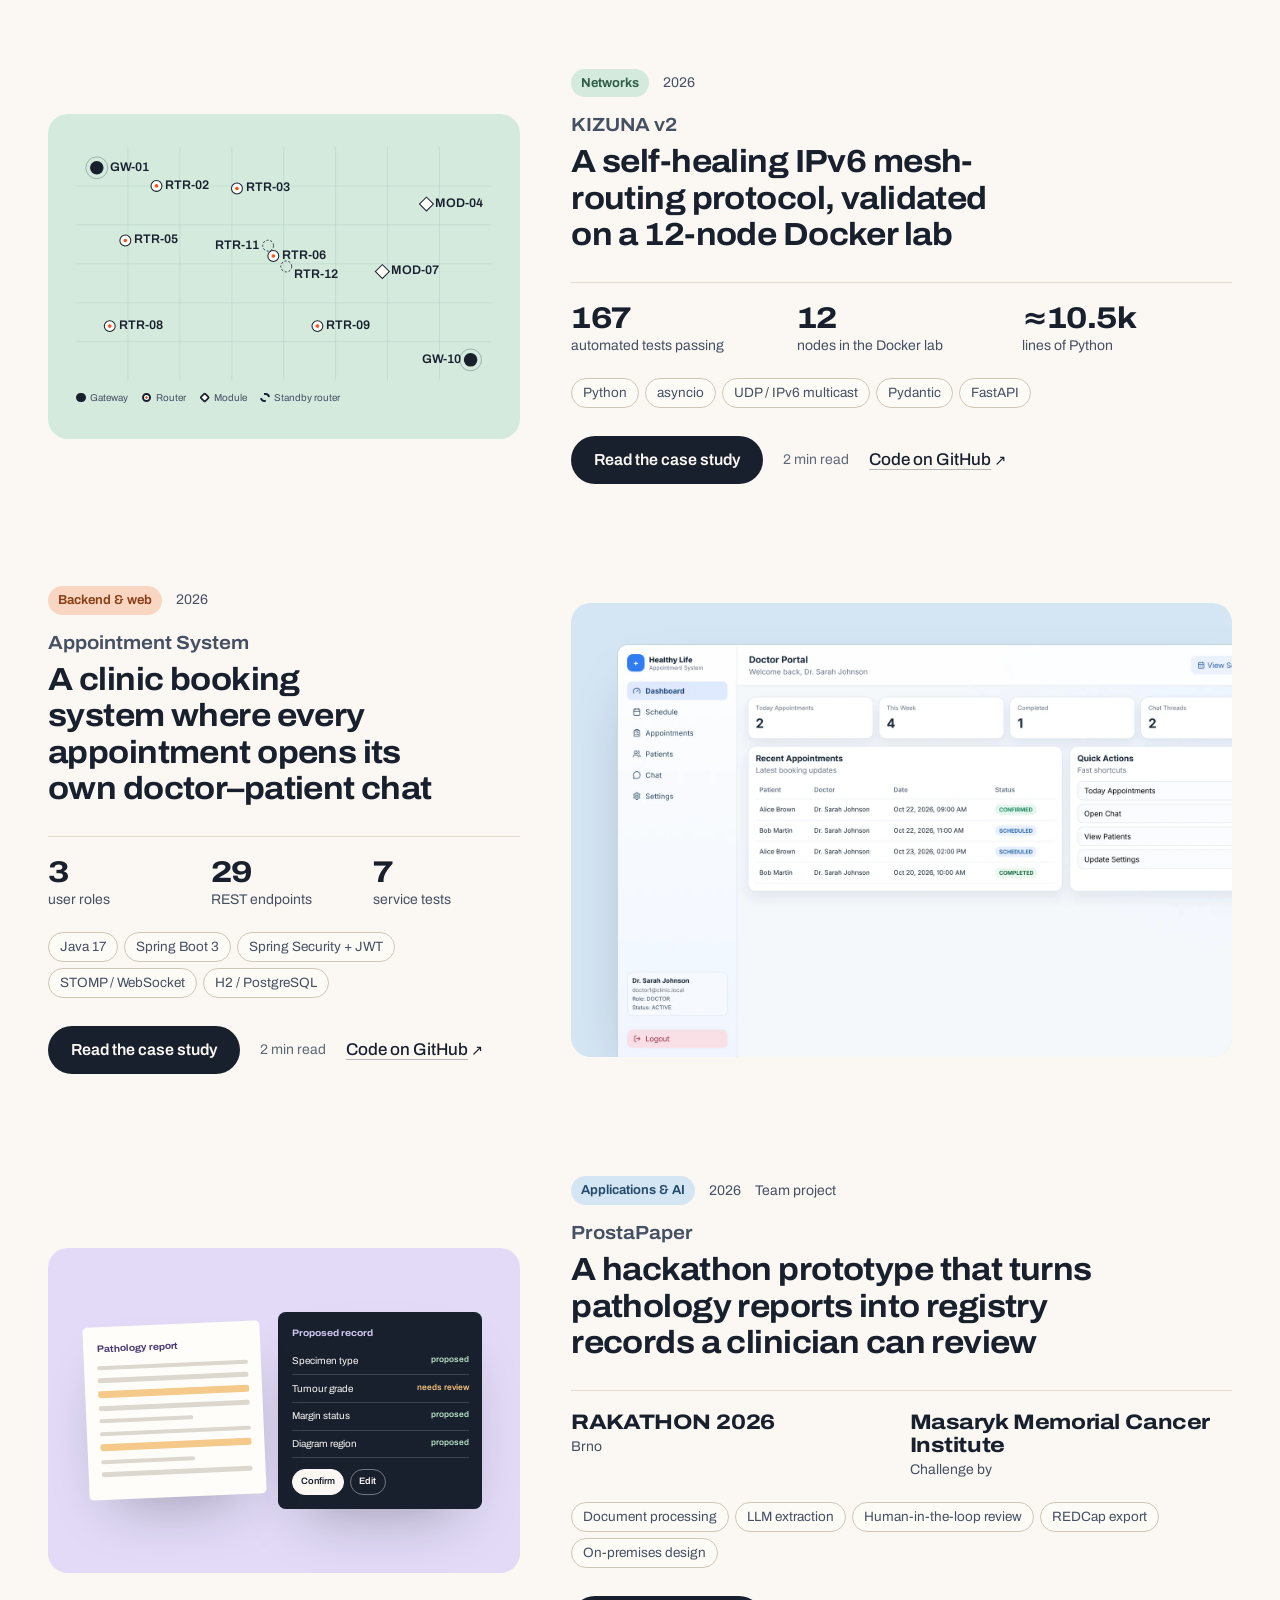
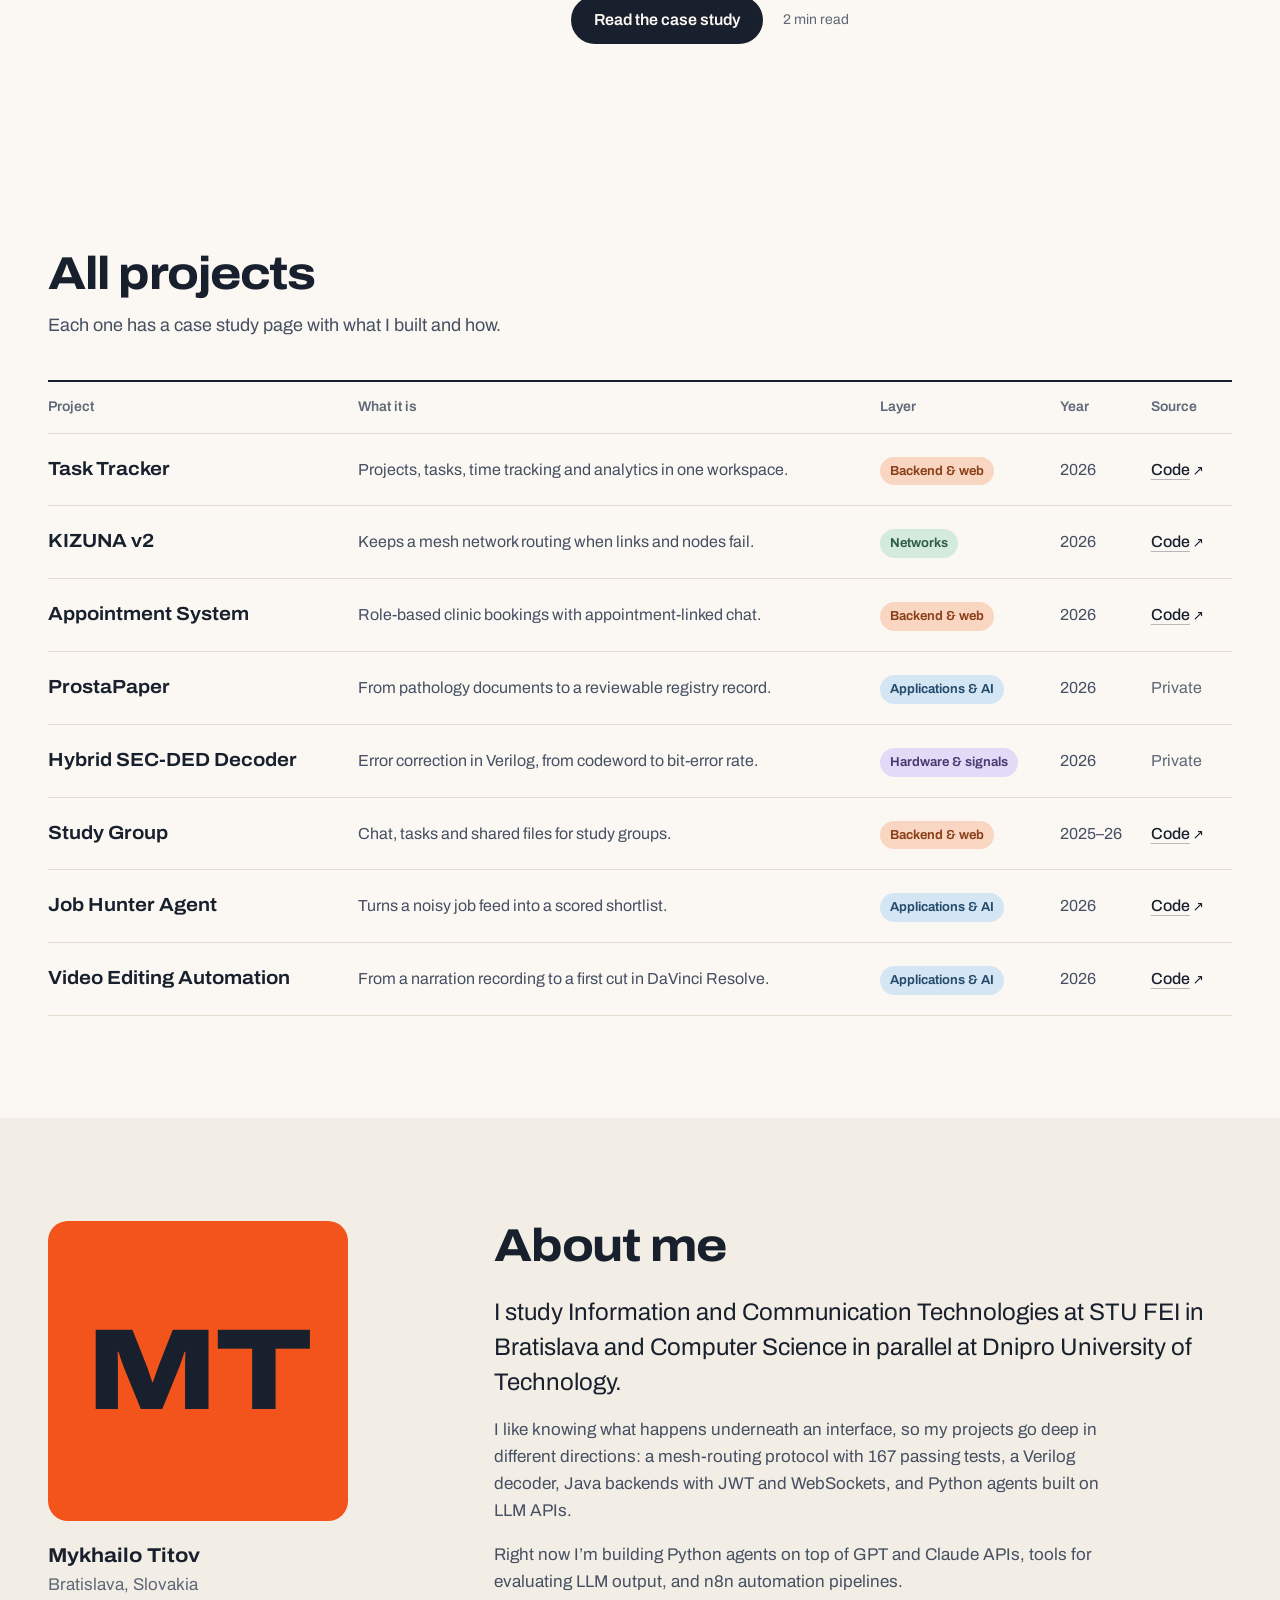
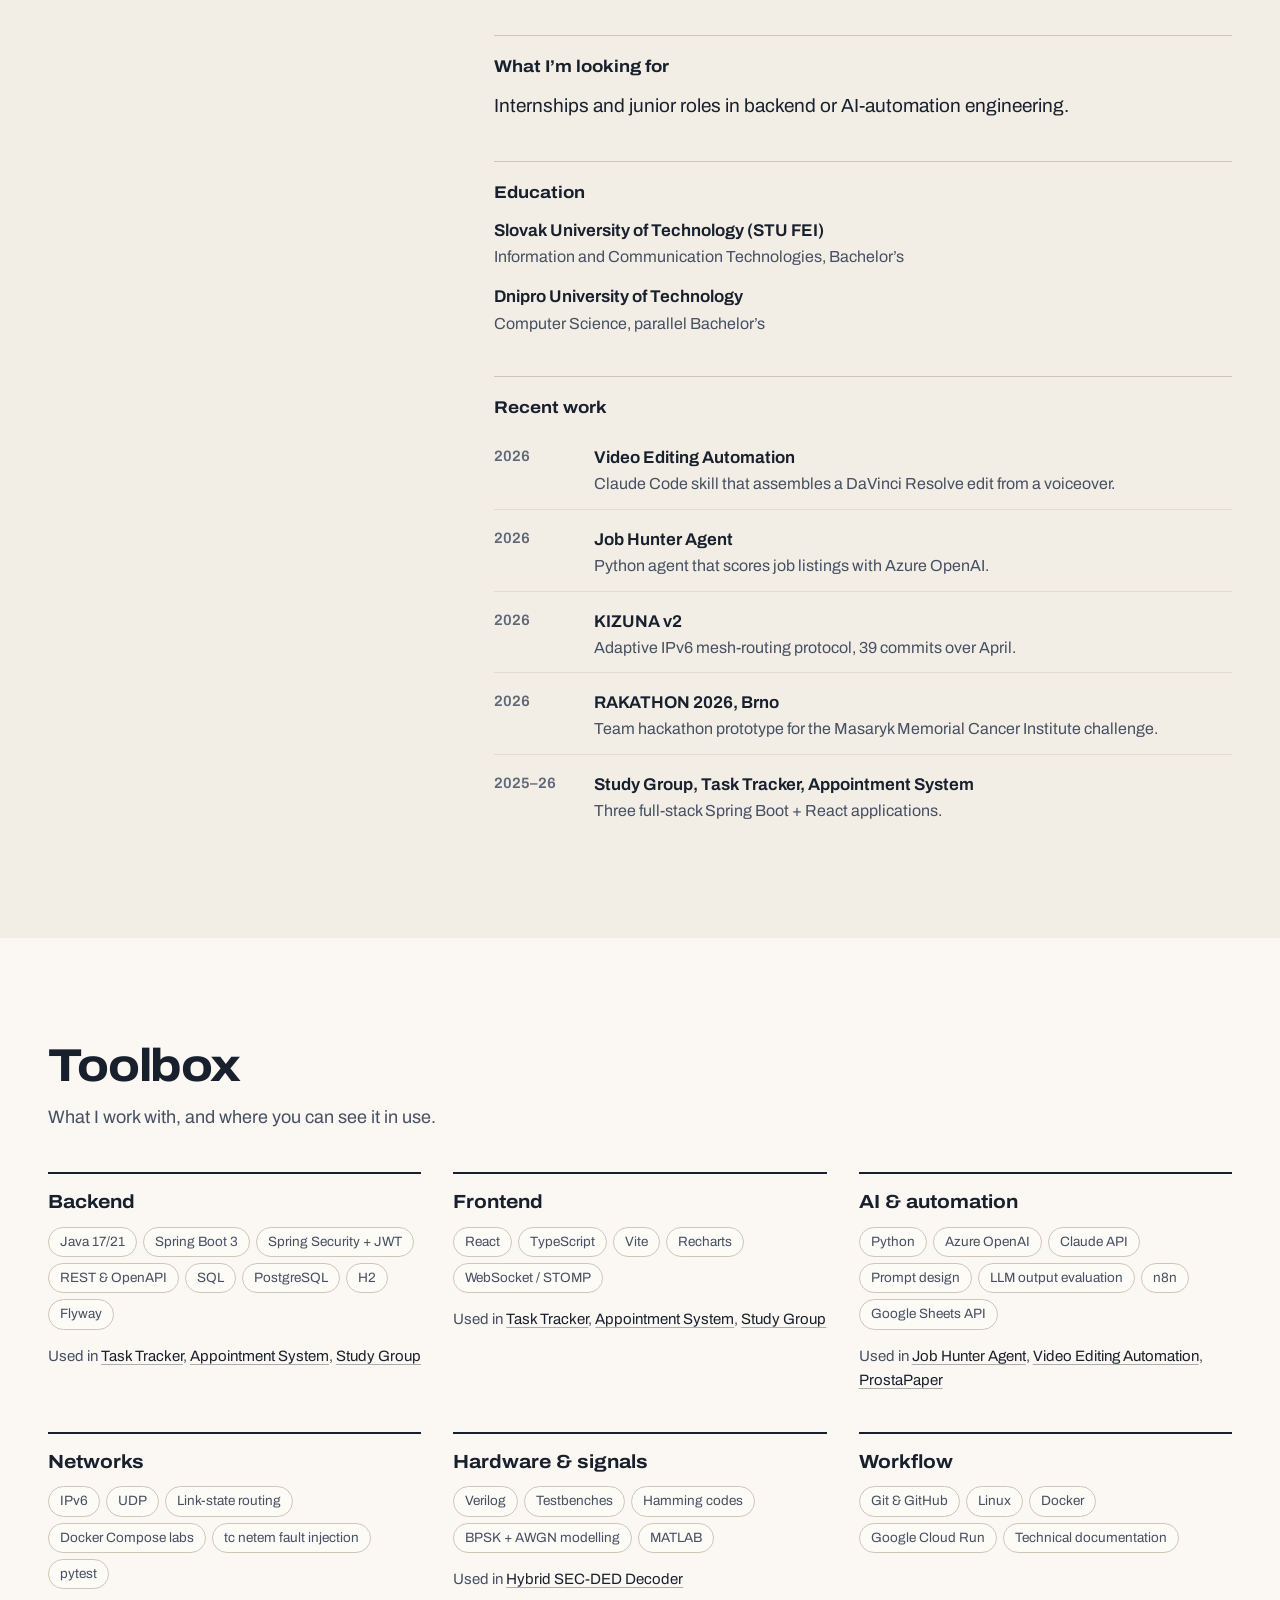
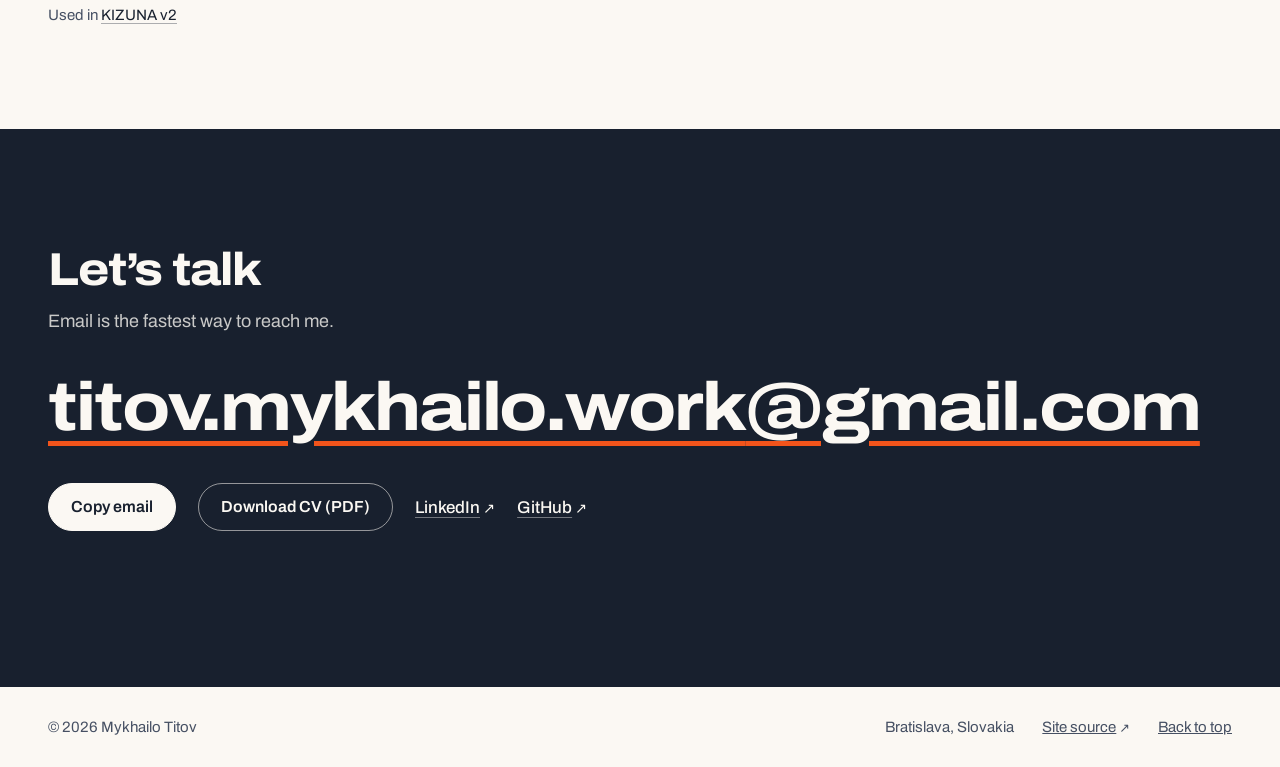
==== commit 1e9eef97: "Redesign portfolio around proof: case studies, real screens, CV - Hero leads with name, role, CTA an" ====
--- a/index.html
+++ b/index.html
@@ -1,17 +1,112 @@
 <!doctype html>
 <html lang="en"><head>
 <meta charset="utf-8"><meta name="viewport" content="width=device-width, initial-scale=1">
-<title>Mykhailo Titov — Software, Networks &amp; Digital Systems</title><meta name="description" content="A portfolio of software, AI automation, mesh networking and Verilog research by Mykhailo Titov.">
-<meta name="theme-color" content="#fffaf1"><meta property="og:title" content="Mykhailo Titov — Software, Networks &amp; Digital Systems"><meta property="og:description" content="A portfolio of software, AI automation, mesh networking and Verilog research by Mykhailo Titov."><meta property="og:type" content="website">
-<link rel="icon" type="image/svg+xml" href="favicon.svg"><link rel="stylesheet" href="styles.css"><script src="script.js" defer></script>
-</head><body><a class="skip" href="#main">Skip to content</a><div id="top"></div><header class="site-header shell">
-<a class="brand" href="#top" aria-label="Mykhailo Titov home"><span class="brand-mark" aria-hidden="true">✳</span><span>MYKHAILO<br>TITOV</span></a>
-<nav class="site-nav" aria-label="Main navigation"><a href="#work">Work</a><a href="#about">About</a><a href="#contact">Contact</a></nav>
-<a class="header-link" href="https://github.com/TitovMykhailo">GitHub ↗</a></header><main id="main"><section class="hero shell" aria-labelledby="hero-title"><div class="hero-meta"><p class="eyebrow"><span class="dot"></span>MYKHAILO TITOV / ICT STUDENT</p><p class="eyebrow">BRATISLAVA, SK<br>ALWAYS LEARNING. ALWAYS BUILDING.</p></div><div class="hero-heading"><p class="hero-kicker">Curious by nature.</p><div class="hero-art" aria-hidden="true"><span class="chip">&lt;/&gt;</span><span class="tiny-star">✳</span></div><h1 id="hero-title"><span class="orange">BUILDING</span><br>REAL THINGS.</h1></div><div class="hero-bottom"><p class="hero-description">I’m <strong>Mykhailo</strong>, an ICT student exploring how software, networks and digital systems fit together. I turn ideas into projects I can build, test and keep improving.</p><div class="hero-bottom-right"><p>PYTHON & JAVA · AI AUTOMATION<br>NETWORKS · VERILOG RESEARCH</p><a class="round-link" href="#work" aria-label="Explore selected work">↘</a></div></div></section><div class="topics"><div class="shell"><span>Software</span><i aria-hidden="true">✳</i><span>AI & automation</span><i aria-hidden="true">✳</i><span>Networks</span><i aria-hidden="true">✳</i><span>Digital systems</span></div></div>
-<section class="section shell" id="work" aria-labelledby="work-title"><div class="section-heading"><div><p class="eyebrow">01 / IDEAS INTO IMPLEMENTATIONS</p><h2 class="section-title" id="work-title">Selected <em>work.</em></h2></div><p>A few things I’ve been building.<br>Open a project to see the thinking behind it.</p></div><div class="work-grid"><article class="work-card reveal"><a href="projects/kizuna.html" aria-label="Explore KIZUNA v2"><div class="project-visual mint"><span class="visual-label">KIZUNA v2</span><span class="preview-arrow" aria-hidden="true">↗</span><svg class="network-graphic" viewBox="0 0 480 290" aria-hidden="true"><ellipse cx="240" cy="145" rx="204" ry="109" fill="none" stroke="#a9c9b6" stroke-dasharray="3 7"/><line class="network-edge" x1="240" y1="140" x2="64" y2="70"/><line class="network-edge" x1="240" y1="140" x2="305" y2="48"/><line class="network-edge" x1="240" y1="140" x2="417" y2="133"/><line class="network-edge" x1="240" y1="140" x2="336" y2="235"/><line class="network-edge" x1="240" y1="140" x2="103" y2="225"/><path class="network-route" d="M64 70 240 140 336 235 417 133"/><circle class="hub" cx="240" cy="140" r="49"/><text class="hub-text" x="206" y="147">KIZU</text><circle class="node" cx="64" cy="70" r="20"/><circle class="node-core" cx="64" cy="70" r="4"/><text x="61" y="108">A</text><circle class="node" cx="305" cy="48" r="20"/><circle class="node-core" cx="305" cy="48" r="4"/><text x="302" y="86">B</text><circle class="node" cx="417" cy="133" r="20"/><circle class="node-core" cx="417" cy="133" r="4"/><text x="414" y="171">C</text><circle class="node" cx="336" cy="235" r="20"/><circle class="node-core" cx="336" cy="235" r="4"/><text x="333" y="273">D</text><circle class="node" cx="103" cy="225" r="20"/><circle class="node-core" cx="103" cy="225" r="4"/><text x="100" y="263">E</text><text class="link-label" x="104" y="100">DISCOVER</text><text class="link-label" x="285" y="190">ADAPT</text><text x="174" y="278" letter-spacing="2">ROUTE. ADAPT. REPEAT.</text></svg><span class="visual-footnote">CONCEPT DIAGRAM</span></div><div class="project-caption"><div><h3>KIZUNA v2</h3><p>Keeping a network connected when the links don’t cooperate.</p></div><span class="index">01</span></div></a><div class="project-tags"><span>Python</span><span>UDP / IPv6</span><span>Docker</span><span>Web simulator</span></div></article><article class="work-card reveal"><a href="projects/secded.html" aria-label="Explore Hybrid SEC-DED Decoder"><div class="project-visual lilac"><span class="visual-label">SEC-DED / VERILOG</span><span class="preview-arrow" aria-hidden="true">↗</span><div class="bits-object" aria-hidden="true"><div class="bits-title"><small>EXTENDED HAMMING (8,4)</small>Make every bit count.</div><div class="bit-row"><span>1</span><span>0</span><span>1</span><span class="error-bit">?</span><span>0</span><span>1</span><span>1</span><span>0</span></div><div class="bits-note">ENCODE → TRANSMIT → CHECK → CORRECT</div></div><span class="visual-footnote">CONCEPT DIAGRAM</span></div><div class="project-caption"><div><h3>Hybrid SEC-DED Decoder</h3><p>A little redundancy. A more resilient signal.</p></div><span class="index">02</span></div></a><div class="project-tags"><span>Verilog</span><span>Hamming (8,4)</span><span>Testbenches</span><span>BPSK + AWGN</span></div></article><article class="work-card reveal"><a href="projects/task-tracker.html" aria-label="Explore Task Tracker"><div class="project-visual peach"><span class="visual-label">Task Tracker</span><span class="preview-arrow" aria-hidden="true">↗</span><div class="browser-mock" aria-hidden="true"><div class="mock-toolbar"><i></i><i></i><i></i><span>TASK TRACKER</span></div><div class="task-layout"><div class="mock-sidebar"><strong>task.</strong><span class="selected">Overview</span><span>Projects</span><span>Calendar</span><span>Analytics</span><span>Time tracker</span></div><div class="mock-main"><p class="mock-overline">YOUR WORKSPACE</p><p class="mock-title">A little more organized.</p><div class="mock-stats"><div class="mock-stat"><b>Build</b><small>PROJECTS</small></div><div class="mock-stat"><b>Plan</b><small>TASKS</small></div><div class="mock-stat"><b>Track</b><small>TIME</small></div></div><div class="mock-board"><div>TO DO<div class="mini-task">Sketch the idea<i></i></div></div><div>IN PROGRESS<div class="mini-task">Make it work<i class="purple"></i></div></div><div>DONE<div class="mini-task">Ship a first step<i class="green"></i></div></div></div></div></div></div><span class="visual-footnote">INTERFACE ILLUSTRATION</span></div><div class="project-caption"><div><h3>Task Tracker</h3><p>A workspace for the work behind the work.</p></div><span class="index">03</span></div></a><div class="project-tags"><span>Java / Spring Boot</span><span>React</span><span>PostgreSQL</span><span>Docker</span></div></article><article class="work-card reveal"><a href="projects/prostapaper.html" aria-label="Explore ProstaPaper"><div class="project-visual blue"><span class="visual-label">ProstaPaper</span><span class="preview-arrow" aria-hidden="true">↗</span><div class="document-preview" aria-hidden="true"><div class="paper-sheet"><b>Source document</b><i></i><i></i><i></i><i class="highlight"></i><i></i><i></i><i></i><i class="highlight"></i><i></i><i></i></div><div class="review-sheet"><h4>Review the record.</h4><div class="review-row"><span>Source field</span><span>Review ↗</span></div><div class="review-row"><span>Proposed value</span><span>Check ↗</span></div><div class="review-row"><span>Diagram</span><span>Compare ↗</span></div><div class="review-button">Human review comes first</div></div></div><span class="visual-footnote">INTERFACE ILLUSTRATION</span></div><div class="project-caption"><div><h3>ProstaPaper</h3><p>From pathology documents to a reviewable record.</p></div><span class="index">04</span></div></a><div class="project-tags"><span>Document processing</span><span>Human review</span><span>REDCap workflow</span><span>On-premises design</span></div></article></div></section><section class="section shell catalog-section" aria-labelledby="catalog-title"><div class="filter-row"><h2 id="catalog-title">More to explore ↗</h2><div class="filters" role="group" aria-label="Filter more projects"><button class="filter active" data-filter="all" aria-pressed="true">Everything</button><button class="filter" data-filter="software" aria-pressed="false">Full-stack</button><button class="filter" data-filter="ai" aria-pressed="false">AI & tools</button></div></div><p class="sr-only" id="filter-status" aria-live="polite">Showing 4 projects.</p><div class="catalog-list"><a class="catalog-item" href="projects/study-group.html" data-category="software"><span class="catalog-number">01</span><div><h3>Study Group</h3><p>A shared place to learn and get things done.</p></div><span class="catalog-stack">Spring Boot · React · WebSocket</span><span class="catalog-arrow" aria-hidden="true">↗</span></a><a class="catalog-item" href="projects/job-hunter.html" data-category="ai"><span class="catalog-number">02</span><div><h3>Job Hunter Agent</h3><p>Turning a noisy job feed into a useful shortlist.</p></div><span class="catalog-stack">Python · Azure OpenAI · Google Sheets</span><span class="catalog-arrow" aria-hidden="true">↗</span></a><a class="catalog-item" href="projects/clinic.html" data-category="software"><span class="catalog-number">03</span><div><h3>Appointment System</h3><p>Connecting a booking with the conversation around it.</p></div><span class="catalog-stack">Spring Boot · React / TypeScript · JWT</span><span class="catalog-arrow" aria-hidden="true">↗</span></a><a class="catalog-item" href="projects/video-editor.html" data-category="ai"><span class="catalog-number">04</span><div><h3>Video Editing Automation</h3><p>From a voiceover to an editing workflow.</p></div><span class="catalog-stack">Python · DaVinci Resolve · Transcription</span><span class="catalog-arrow" aria-hidden="true">↗</span></a></div></section><section class="about-section" id="about" aria-labelledby="about-title"><div class="shell section"><div class="about-layout"><div class="about-copy"><p class="eyebrow">02 / THE PERSON BEHIND THE PROJECTS</p><h2 class="section-title" id="about-title">A curious mind.<br>An <em>engineering</em> habit.</h2><p class="about-lead">I like understanding what happens underneath the interface.</p><p>That curiosity takes me from Java backends and Python automation to network protocols and error correction in Verilog. I enjoy connecting the theory to something I can actually implement and inspect.</p><p>I study Information and Communication Technologies at STU FEI in Bratislava and Computer Science at Dnipro University of Technology. Team projects and hackathons give me a place to put those ideas into practice.</p><span class="about-sticker"><span aria-hidden="true">✳</span> MAKE → TEST → LEARN → REPEAT</span></div><div class="skills-block"><h3>My current toolbox.</h3><div class="skill-row"><strong>SOFTWARE</strong><span>Java · Spring Boot · Python · C · SQL<br>REST APIs · React · TypeScript</span></div><div class="skill-row"><strong>AI & TOOLS</strong><span>Azure OpenAI · LLM workflows<br>Filtering · scoring · process automation</span></div><div class="skill-row"><strong>NETWORKS</strong><span>IPv4 / IPv6 · UDP · routing<br>Mesh networks · Docker simulations</span></div><div class="skill-row"><strong>DIGITAL</strong><span>Verilog · error-correcting codes<br>Testbenches · MATLAB · channel modeling</span></div><div class="skill-row"><strong>WORKFLOW</strong><span>Git & GitHub · Linux · Docker<br>Documentation · collaborative development</span></div><button class="print-control" data-print type="button">Print / save portfolio as PDF ↗</button></div></div><div class="education"><div><p class="eyebrow">EDUCATION / BRATISLAVA</p><h3>Slovak University of Technology</h3><p>Faculty of Electrical Engineering and Information Technology<br>Information and Communication Technologies · Bachelor’s studies</p></div><div><p class="eyebrow">EDUCATION / DNIPRO</p><h3>Dnipro University of Technology</h3><p>Computer Science<br>Parallel bachelor’s studies</p></div></div></div></section></main><section class="contact-section" id="contact" aria-labelledby="contact-title"><div class="shell">
-<div class="contact-top"><p class="eyebrow">HAVE A PROJECT OR AN INTERESTING PROBLEM?</p><span>BASED IN BRATISLAVA, SK</span></div>
-<h2 class="contact-title" id="contact-title">Let’s make<br><em>something</em> work. ↗</h2>
-<div class="contact-links"><a class="contact-mail" href="mailto:titov.mykhailo.work@gmail.com">titov.mykhailo.work@gmail.com ↗</a><div class="socials"><a href="https://github.com/TitovMykhailo">GitHub ↗</a><a href="https://www.linkedin.com/in/titovmykhailo">LinkedIn ↗</a></div><button class="copy-email" type="button" data-copy-email="titov.mykhailo.work@gmail.com">Copy email</button></div>
-<p class="contact-copied" id="copy-status" role="status" aria-live="polite"></p></div></section>
-<footer class="footer shell"><p>© <span data-year>2026</span> Mykhailo Titov</p><a href="https://github.com/TitovMykhailo/TitovMykhailo.github.io">Site source ↗</a><a class="back-top" href="#top">BACK TO TOP ↑</a></footer>
-<p class="contact-print shell" hidden>Mykhailo Titov · titov.mykhailo.work@gmail.com · github.com/TitovMykhailo</p></body></html>+<title>Mykhailo Titov — Software engineer &amp; ICT student</title>
+<meta name="description" content="Mykhailo Titov — software engineer and ICT student in Bratislava. Case studies in Java/Spring Boot, React, network protocols, Verilog and AI automation.">
+<link rel="canonical" href="https://titovmykhailo.me/">
+<meta name="theme-color" content="#FBF8F3">
+<meta property="og:type" content="website"><meta property="og:url" content="https://titovmykhailo.me/">
+<meta property="og:title" content="Mykhailo Titov — Software engineer &amp; ICT student"><meta property="og:description" content="Mykhailo Titov — software engineer and ICT student in Bratislava. Case studies in Java/Spring Boot, React, network protocols, Verilog and AI automation.">
+<meta property="og:image" content="https://titovmykhailo.me/assets/og-image.png"><meta property="og:image:width" content="1200"><meta property="og:image:height" content="630">
+<meta name="twitter:card" content="summary_large_image"><meta name="twitter:title" content="Mykhailo Titov — Software engineer &amp; ICT student"><meta name="twitter:description" content="Mykhailo Titov — software engineer and ICT student in Bratislava. Case studies in Java/Spring Boot, React, network protocols, Verilog and AI automation."><meta name="twitter:image" content="https://titovmykhailo.me/assets/og-image.png">
+<link rel="icon" type="image/svg+xml" href="favicon.svg"><link rel="apple-touch-icon" href="assets/apple-touch-icon.png">
+<link rel="preload" href="assets/fonts/archivo-latin.woff2" as="font" type="font/woff2" crossorigin>
+<link rel="stylesheet" href="styles.css"><script src="script.js" defer></script>
+<script type="application/ld+json">{"@context": "https://schema.org", "@type": "Person", "name": "Mykhailo Titov", "url": "https://titovmykhailo.me", "jobTitle": "Software engineer & ICT student", "email": "mailto:titov.mykhailo.work@gmail.com", "address": {"@type": "PostalAddress", "addressLocality": "Bratislava", "addressCountry": "SK"}, "alumniOf": [{"@type": "CollegeOrUniversity", "name": "Slovak University of Technology (STU FEI)"}, {"@type": "CollegeOrUniversity", "name": "Dnipro University of Technology"}], "sameAs": ["https://github.com/TitovMykhailo", "https://www.linkedin.com/in/titovmykhailo"], "knowsAbout": ["Java", "Spring Boot", "React", "Python", "Network protocols", "IPv6", "Verilog", "LLM automation"]}</script>
+</head><body><a class="skip" href="#main">Skip to content</a><header class="site-header" id="top"><div class="wrap header-inner">
+<a class="brand" href="./"><span class="brand-mark" aria-hidden="true">MT</span><span class="brand-name">Mykhailo Titov</span></a>
+<nav class="site-nav" aria-label="Main"><a href="#work" data-nav="work">Work</a><a href="#about" data-nav="about">About</a><a href="resume.html" data-nav="resume">Resume</a><a href="#contact" data-nav="contact">Contact</a></nav>
+<a class="header-cta" href="https://github.com/TitovMykhailo" target="_blank" rel="noopener">GitHub<span class="ext" aria-hidden="true">↗</span><span class="sr-only"> (opens in a new tab)</span></a>
+</div></header><main id="main">
+<section class="hero" aria-labelledby="hero-title"><div class="wrap">
+<p class="status"><span class="status-dot" aria-hidden="true"></span>Open to internships in Bratislava</p>
+<h1 id="hero-title" class="display">Mykhailo Titov</h1>
+<div class="hero-grid">
+<div class="hero-copy">
+<p class="hero-role">Software engineer &amp; ICT student</p>
+<p class="hero-lead">I build across the stack — from a Verilog error-correcting decoder and a mesh-routing protocol to Spring Boot APIs and Python agents on top of LLMs.</p>
+<div class="hero-actions"><a class="btn btn-signal" href="#work">See the projects</a><a class="btn btn-outline" href="assets/Mykhailo_Titov_CV.pdf" download>Download CV (PDF)</a></div>
+<p class="hero-links"><a class="text-link" href="https://github.com/TitovMykhailo" target="_blank" rel="noopener">GitHub<span class="ext" aria-hidden="true">↗</span><span class="sr-only"> (opens in a new tab)</span></a><a class="text-link" href="https://www.linkedin.com/in/titovmykhailo" target="_blank" rel="noopener">LinkedIn<span class="ext" aria-hidden="true">↗</span><span class="sr-only"> (opens in a new tab)</span></a><a class="text-link" href="mailto:titov.mykhailo.work@gmail.com">Email</a></p>
+</div>
+<figure class="stack" aria-labelledby="stack-caption"><ol class="bands"><li class="band tint-sky"><div class="band-head"><h3>Applications &amp; AI</h3><p>Python pipelines that put LLMs to work</p></div><ul class="band-projects"><li><a href="projects/job-hunter.html">Job Hunter Agent</a></li><li><a href="projects/video-editor.html">Video Editing Automation</a></li><li><a href="projects/prostapaper.html">ProstaPaper</a></li></ul></li><li class="band tint-peach"><div class="band-head"><h3>Backend &amp; web</h3><p>Java, Spring Boot and React apps</p></div><ul class="band-projects"><li><a href="projects/task-tracker.html">Task Tracker</a></li><li><a href="projects/clinic.html">Appointment System</a></li><li><a href="projects/study-group.html">Study Group</a></li></ul></li><li class="band tint-mint"><div class="band-head"><h3>Networks</h3><p>Protocols over UDP and IPv6</p></div><ul class="band-projects"><li><a href="projects/kizuna.html">KIZUNA v2</a></li></ul></li><li class="band tint-lilac"><div class="band-head"><h3>Hardware &amp; signals</h3><p>Verilog and error-correcting codes</p></div><ul class="band-projects"><li><a href="projects/secded.html">Hybrid SEC-DED Decoder</a></li></ul></li></ol>
+<figcaption id="stack-caption">Every project, by the layer of the system it works at.</figcaption></figure>
+</div></div></section>
+<section class="section work" id="work" aria-labelledby="work-title"><div class="wrap">
+<h2 id="work-title">Selected work</h2><p class="section-lead">Four projects in depth. Screens and numbers come from the code itself.</p>
+<div class="cases"><article class="case" aria-labelledby="case-task-tracker">
+<div class="case-text">
+<p class="case-meta"><span class="layer-tag tint-peach">Backend &amp; web</span><span>2026</span></p>
+<h3 id="case-task-tracker">Task Tracker</h3>
+<p class="case-outcome">A project workspace with 35 REST endpoints and a drag-and-drop widget dashboard</p>
+<ul class="metrics"><li><b>35</b><span>REST endpoints</span></li><li><b>7</b><span>app screens</span></li><li><b>3</b><span>integration test suites</span></li></ul>
+<ul class="chips"><li>Java 21</li><li>Spring Boot 3</li><li>Spring Security + JWT</li><li>PostgreSQL</li><li>Flyway</li></ul>
+<div class="case-actions"><a class="btn btn-dark" href="projects/task-tracker.html">Read the case study<span class="sr-only">: Task Tracker</span></a><span class="read-time">2 min read</span><a class="text-link" href="https://github.com/TitovMykhailo/Task-Tracker" target="_blank" rel="noopener">Code on GitHub<span class="ext" aria-hidden="true">↗</span><span class="sr-only"> (opens in a new tab)</span></a></div>
+</div>
+<a class="case-media" href="projects/task-tracker.html" tabindex="-1" aria-hidden="true"><div class="media tint-peach media-shot"><div class="shot"><img src="assets/projects/task-tracker/overview.webp" width="1600" height="1000" alt="Task Tracker overview: a widget dashboard with a focus timer, upcoming reminders, a focus-trend chart, project progress and a tasks-by-status chart." loading="eager" decoding="async"></div></div></a>
+</article><article class="case" aria-labelledby="case-kizuna">
+<div class="case-text">
+<p class="case-meta"><span class="layer-tag tint-mint">Networks</span><span>2026</span></p>
+<h3 id="case-kizuna">KIZUNA v2</h3>
+<p class="case-outcome">A self-healing IPv6 mesh-routing protocol, validated on a 12-node Docker lab</p>
+<ul class="metrics"><li><b>167</b><span>automated tests passing</span></li><li><b>12</b><span>nodes in the Docker lab</span></li><li><b>≈10.5k</b><span>lines of Python</span></li></ul>
+<ul class="chips"><li>Python</li><li>asyncio</li><li>UDP / IPv6 multicast</li><li>Pydantic</li><li>FastAPI</li></ul>
+<div class="case-actions"><a class="btn btn-dark" href="projects/kizuna.html">Read the case study<span class="sr-only">: KIZUNA v2</span></a><span class="read-time">2 min read</span><a class="text-link" href="https://github.com/TitovMykhailo/Kizuna-v2" target="_blank" rel="noopener">Code on GitHub<span class="ext" aria-hidden="true">↗</span><span class="sr-only"> (opens in a new tab)</span></a></div>
+</div>
+<a class="case-media" href="projects/kizuna.html" tabindex="-1" aria-hidden="true"><div class="media tint-mint"><div class="diagram diagram-map"><svg class="kizuna-map" viewBox="0 0 1600 900" role="img" aria-labelledby="kmap-t"><title id="kmap-t">Default KIZUNA field scenario: 2 gateways, 7 routers, 2 modules and 2 standby routers over 1600 × 900 m</title>
+<g class="k-grid"><line x1="200" y1="0" x2="200" y2="900"/><line x1="400" y1="0" x2="400" y2="900"/><line x1="600" y1="0" x2="600" y2="900"/><line x1="800" y1="0" x2="800" y2="900"/><line x1="1000" y1="0" x2="1000" y2="900"/><line x1="1200" y1="0" x2="1200" y2="900"/><line x1="1400" y1="0" x2="1400" y2="900"/><line x1="0" y1="150" x2="1600" y2="150"/><line x1="0" y1="300" x2="1600" y2="300"/><line x1="0" y1="450" x2="1600" y2="450"/><line x1="0" y1="600" x2="1600" y2="600"/><line x1="0" y1="750" x2="1600" y2="750"/></g><g class="k-nodes"><circle class="k-ring" cx="80" cy="80" r="42"/><circle class="k-gw" cx="80" cy="80" r="26"/><text x="130" y="91">GW-01</text><circle class="k-rtr" cx="310" cy="150" r="21"/><circle class="k-core" cx="310" cy="150" r="7"/><text x="344" y="161">RTR-02</text><circle class="k-rtr" cx="620" cy="160" r="21"/><circle class="k-core" cx="620" cy="160" r="7"/><text x="654" y="171">RTR-03</text><rect class="k-mod" x="1331" y="201" width="38" height="38" transform="rotate(45 1350 220)"/><text x="1384" y="231">MOD-04</text><circle class="k-rtr" cx="190" cy="360" r="21"/><circle class="k-core" cx="190" cy="360" r="7"/><text x="224" y="371">RTR-05</text><circle class="k-rtr" cx="760" cy="420" r="21"/><circle class="k-core" cx="760" cy="420" r="7"/><text x="794" y="431">RTR-06</text><rect class="k-mod" x="1161" y="461" width="38" height="38" transform="rotate(45 1180 480)"/><text x="1214" y="491">MOD-07</text><circle class="k-rtr" cx="130" cy="690" r="21"/><circle class="k-core" cx="130" cy="690" r="7"/><text x="164" y="701">RTR-08</text><circle class="k-rtr" cx="930" cy="690" r="21"/><circle class="k-core" cx="930" cy="690" r="7"/><text x="964" y="701">RTR-09</text><circle class="k-ring" cx="1520" cy="820" r="42"/><circle class="k-gw" cx="1520" cy="820" r="26"/><text x="1484" y="831" text-anchor="end">GW-10</text><circle class="k-standby" cx="740" cy="380" r="21"/><text x="704" y="391" text-anchor="end">RTR-11</text><circle class="k-standby" cx="810" cy="460" r="21"/><text x="840" y="506">RTR-12</text></g></svg><ul class="k-legend"><li><i class="lg-gw"></i>Gateway</li><li><i class="lg-rtr"></i>Router</li><li><i class="lg-mod"></i>Module</li><li><i class="lg-sb"></i>Standby router</li></ul></div></div></a>
+</article><article class="case" aria-labelledby="case-clinic">
+<div class="case-text">
+<p class="case-meta"><span class="layer-tag tint-peach">Backend &amp; web</span><span>2026</span></p>
+<h3 id="case-clinic">Appointment System</h3>
+<p class="case-outcome">A clinic booking system where every appointment opens its own doctor–patient chat</p>
+<ul class="metrics"><li><b>3</b><span>user roles</span></li><li><b>29</b><span>REST endpoints</span></li><li><b>7</b><span>service tests</span></li></ul>
+<ul class="chips"><li>Java 17</li><li>Spring Boot 3</li><li>Spring Security + JWT</li><li>STOMP / WebSocket</li><li>H2 / PostgreSQL</li></ul>
+<div class="case-actions"><a class="btn btn-dark" href="projects/clinic.html">Read the case study<span class="sr-only">: Appointment System</span></a><span class="read-time">2 min read</span><a class="text-link" href="https://github.com/TitovMykhailo/apointment-system" target="_blank" rel="noopener">Code on GitHub<span class="ext" aria-hidden="true">↗</span><span class="sr-only"> (opens in a new tab)</span></a></div>
+</div>
+<a class="case-media" href="projects/clinic.html" tabindex="-1" aria-hidden="true"><div class="media tint-sky media-shot"><div class="shot"><img src="assets/projects/clinic/dashboard.webp" width="1600" height="1000" alt="Doctor portal dashboard with counters for today, this week, completed appointments and chat threads, a recent-appointments table and quick actions." loading="lazy" decoding="async"></div></div></a>
+</article><article class="case" aria-labelledby="case-prostapaper">
+<div class="case-text">
+<p class="case-meta"><span class="layer-tag tint-sky">Applications &amp; AI</span><span>2026</span><span>Team project</span></p>
+<h3 id="case-prostapaper">ProstaPaper</h3>
+<p class="case-outcome">A hackathon prototype that turns pathology reports into registry records a clinician can review</p>
+<ul class="metrics metrics-facts"><li><b>RAKATHON 2026</b><span>Brno</span></li><li><b>Masaryk Memorial Cancer Institute</b><span>Challenge by</span></li></ul>
+<ul class="chips"><li>Document processing</li><li>LLM extraction</li><li>Human-in-the-loop review</li><li>REDCap export</li><li>On-premises design</li></ul>
+<div class="case-actions"><a class="btn btn-dark" href="projects/prostapaper.html">Read the case study<span class="sr-only">: ProstaPaper</span></a><span class="read-time">2 min read</span></div>
+</div>
+<a class="case-media" href="projects/prostapaper.html" tabindex="-1" aria-hidden="true"><div class="media tint-lilac"><div class="diagram diagram-doc" role="img" aria-label="Illustration of a pathology report next to proposed registry fields awaiting review.">
+<div class="doc-sheet"><p class="d-title">Pathology report</p><i></i><i></i><i class="hl"></i><i></i><i class="short"></i><i></i><i class="hl"></i><i class="short"></i><i></i></div>
+<div class="doc-review"><p class="d-title">Proposed record</p>
+<div class="doc-row"><span>Specimen type</span><em class="ok">proposed</em></div>
+<div class="doc-row"><span>Tumour grade</span><em class="warn">needs review</em></div>
+<div class="doc-row"><span>Margin status</span><em class="ok">proposed</em></div>
+<div class="doc-row"><span>Diagram region</span><em class="ok">proposed</em></div>
+<div class="doc-actions"><span class="d-btn d-primary">Confirm</span><span class="d-btn">Edit</span></div></div></div></div></a>
+</article></div>
+</div></section>
+<section class="section all-projects" id="projects" aria-labelledby="projects-title"><div class="wrap">
+<h2 id="projects-title">All projects</h2><p class="section-lead">Each one has a case study page with what I built and how.</p>
+<div class="table-wrap"><table class="projects-table"><caption class="sr-only">All projects</caption>
+<thead><tr><th scope="col">Project</th><th scope="col">What it is</th><th scope="col">Layer</th><th scope="col">Year</th><th scope="col">Source</th></tr></thead>
+<tbody><tr><th scope="row"><a href="projects/task-tracker.html">Task Tracker</a></th><td>Projects, tasks, time tracking and analytics in one workspace.</td><td><span class="layer-tag tint-peach">Backend &amp; web</span></td><td class="num">2026</td><td><a class="text-link" href="https://github.com/TitovMykhailo/Task-Tracker" target="_blank" rel="noopener">Code<span class="ext" aria-hidden="true">↗</span><span class="sr-only"> (opens in a new tab)</span></a></td></tr><tr><th scope="row"><a href="projects/kizuna.html">KIZUNA v2</a></th><td>Keeps a mesh network routing when links and nodes fail.</td><td><span class="layer-tag tint-mint">Networks</span></td><td class="num">2026</td><td><a class="text-link" href="https://github.com/TitovMykhailo/Kizuna-v2" target="_blank" rel="noopener">Code<span class="ext" aria-hidden="true">↗</span><span class="sr-only"> (opens in a new tab)</span></a></td></tr><tr><th scope="row"><a href="projects/clinic.html">Appointment System</a></th><td>Role-based clinic bookings with appointment-linked chat.</td><td><span class="layer-tag tint-peach">Backend &amp; web</span></td><td class="num">2026</td><td><a class="text-link" href="https://github.com/TitovMykhailo/apointment-system" target="_blank" rel="noopener">Code<span class="ext" aria-hidden="true">↗</span><span class="sr-only"> (opens in a new tab)</span></a></td></tr><tr><th scope="row"><a href="projects/prostapaper.html">ProstaPaper</a></th><td>From pathology documents to a reviewable registry record.</td><td><span class="layer-tag tint-sky">Applications &amp; AI</span></td><td class="num">2026</td><td><span class="muted">Private</span></td></tr><tr><th scope="row"><a href="projects/secded.html">Hybrid SEC-DED Decoder</a></th><td>Error correction in Verilog, from codeword to bit-error rate.</td><td><span class="layer-tag tint-lilac">Hardware &amp; signals</span></td><td class="num">2026</td><td><span class="muted">Private</span></td></tr><tr><th scope="row"><a href="projects/study-group.html">Study Group</a></th><td>Chat, tasks and shared files for study groups.</td><td><span class="layer-tag tint-peach">Backend &amp; web</span></td><td class="num">2025–26</td><td><a class="text-link" href="https://github.com/TitovMykhailo/App" target="_blank" rel="noopener">Code<span class="ext" aria-hidden="true">↗</span><span class="sr-only"> (opens in a new tab)</span></a></td></tr><tr><th scope="row"><a href="projects/job-hunter.html">Job Hunter Agent</a></th><td>Turns a noisy job feed into a scored shortlist.</td><td><span class="layer-tag tint-sky">Applications &amp; AI</span></td><td class="num">2026</td><td><a class="text-link" href="https://github.com/TitovMykhailo/Agent_W" target="_blank" rel="noopener">Code<span class="ext" aria-hidden="true">↗</span><span class="sr-only"> (opens in a new tab)</span></a></td></tr><tr><th scope="row"><a href="projects/video-editor.html">Video Editing Automation</a></th><td>From a narration recording to a first cut in DaVinci Resolve.</td><td><span class="layer-tag tint-sky">Applications &amp; AI</span></td><td class="num">2026</td><td><a class="text-link" href="https://github.com/TitovMykhailo/video_edeting_skill" target="_blank" rel="noopener">Code<span class="ext" aria-hidden="true">↗</span><span class="sr-only"> (opens in a new tab)</span></a></td></tr></tbody></table></div>
+</div></section>
+<section class="section about" id="about" aria-labelledby="about-title"><div class="wrap about-grid">
+<div class="about-side"><div class="portrait portrait-mono" aria-hidden="true"><span>MT</span></div><p class="about-name">Mykhailo Titov</p><p class="muted">Bratislava, Slovakia</p></div>
+<div class="about-main">
+<h2 id="about-title">About me</h2>
+<p class="about-lead">I study Information and Communication Technologies at STU FEI in Bratislava and Computer Science in parallel at Dnipro University of Technology.</p><p class="">I like knowing what happens underneath an interface, so my projects go deep in different directions: a mesh-routing protocol with 167 passing tests, a Verilog decoder, Java backends with JWT and WebSockets, and Python agents built on LLM APIs.</p><p class="">Right now I’m building Python agents on top of GPT and Claude APIs, tools for evaluating LLM output, and n8n automation pipelines.</p>
+<div class="about-block looking"><h3>What I’m looking for</h3><p>Internships and junior roles in backend or AI-automation engineering.</p></div>
+<div class="about-block"><h3>Education</h3><ul class="plain-list"><li><b>Slovak University of Technology (STU FEI)</b><span>Information and Communication Technologies, Bachelor’s</span></li><li><b>Dnipro University of Technology</b><span>Computer Science, parallel Bachelor’s</span></li></ul></div>
+
+<div class="about-block"><h3>Recent work</h3><ol class="timeline"><li><span class="t-year">2026</span><div><a href="projects/video-editor.html">Video Editing Automation</a><p>Claude Code skill that assembles a DaVinci Resolve edit from a voiceover.</p></div></li><li><span class="t-year">2026</span><div><a href="projects/job-hunter.html">Job Hunter Agent</a><p>Python agent that scores job listings with Azure OpenAI.</p></div></li><li><span class="t-year">2026</span><div><a href="projects/kizuna.html">KIZUNA v2</a><p>Adaptive IPv6 mesh-routing protocol, 39 commits over April.</p></div></li><li><span class="t-year">2026</span><div><a href="projects/prostapaper.html">RAKATHON 2026, Brno</a><p>Team hackathon prototype for the Masaryk Memorial Cancer Institute challenge.</p></div></li><li><span class="t-year">2025–26</span><div><a href="projects/task-tracker.html">Study Group, Task Tracker, Appointment System</a><p>Three full-stack Spring Boot + React applications.</p></div></li></ol></div>
+</div></div></section>
+<section class="section toolbox" aria-labelledby="toolbox-title"><div class="wrap">
+<h2 id="toolbox-title">Toolbox</h2><p class="section-lead">What I work with, and where you can see it in use.</p>
+<ul class="tool-grid"><li class="tool"><h3>Backend</h3><ul class="chips"><li>Java 17/21</li><li>Spring Boot 3</li><li>Spring Security + JWT</li><li>REST &amp; OpenAPI</li><li>SQL</li><li>PostgreSQL</li><li>H2</li><li>Flyway</li></ul><p class="used-in">Used in <a href="projects/task-tracker.html">Task Tracker</a>, <a href="projects/clinic.html">Appointment System</a>, <a href="projects/study-group.html">Study Group</a></p></li><li class="tool"><h3>Frontend</h3><ul class="chips"><li>React</li><li>TypeScript</li><li>Vite</li><li>Recharts</li><li>WebSocket / STOMP</li></ul><p class="used-in">Used in <a href="projects/task-tracker.html">Task Tracker</a>, <a href="projects/clinic.html">Appointment System</a>, <a href="projects/study-group.html">Study Group</a></p></li><li class="tool"><h3>AI &amp; automation</h3><ul class="chips"><li>Python</li><li>Azure OpenAI</li><li>Claude API</li><li>Prompt design</li><li>LLM output evaluation</li><li>n8n</li><li>Google Sheets API</li></ul><p class="used-in">Used in <a href="projects/job-hunter.html">Job Hunter Agent</a>, <a href="projects/video-editor.html">Video Editing Automation</a>, <a href="projects/prostapaper.html">ProstaPaper</a></p></li><li class="tool"><h3>Networks</h3><ul class="chips"><li>IPv6</li><li>UDP</li><li>Link-state routing</li><li>Docker Compose labs</li><li>tc netem fault injection</li><li>pytest</li></ul><p class="used-in">Used in <a href="projects/kizuna.html">KIZUNA v2</a></p></li><li class="tool"><h3>Hardware &amp; signals</h3><ul class="chips"><li>Verilog</li><li>Testbenches</li><li>Hamming codes</li><li>BPSK + AWGN modelling</li><li>MATLAB</li></ul><p class="used-in">Used in <a href="projects/secded.html">Hybrid SEC-DED Decoder</a></p></li><li class="tool"><h3>Workflow</h3><ul class="chips"><li>Git &amp; GitHub</li><li>Linux</li><li>Docker</li><li>Google Cloud Run</li><li>Technical documentation</li></ul></li></ul></div></section>
+</main><section class="contact" id="contact" aria-labelledby="contact-title"><div class="wrap contact-inner">
+<h2 id="contact-title">Let’s talk</h2>
+<p class="contact-lead">Email is the fastest way to reach me.</p>
+<a class="contact-mail" href="mailto:titov.mykhailo.work@gmail.com">titov.mykhailo.work<wbr>@gmail.com</a>
+<div class="contact-actions"><button class="btn btn-light" type="button" data-copy-email="titov.mykhailo.work@gmail.com">Copy email</button><a class="btn btn-ghost-light" href="assets/Mykhailo_Titov_CV.pdf" download>Download CV (PDF)</a><a class="text-link-light" href="https://www.linkedin.com/in/titovmykhailo" target="_blank" rel="noopener">LinkedIn<span class="ext" aria-hidden="true">↗</span><span class="sr-only"> (opens in a new tab)</span></a><a class="text-link-light" href="https://github.com/TitovMykhailo" target="_blank" rel="noopener">GitHub<span class="ext" aria-hidden="true">↗</span><span class="sr-only"> (opens in a new tab)</span></a></div>
+<p class="copy-status" id="copy-status" role="status" aria-live="polite"></p>
+</div></section><footer class="site-footer"><div class="wrap footer-inner"><p>© <span data-year>2026</span> Mykhailo Titov</p><p>Bratislava, Slovakia</p><a href="https://github.com/TitovMykhailo/TitovMykhailo.github.io" target="_blank" rel="noopener">Site source<span class="ext" aria-hidden="true">↗</span><span class="sr-only"> (opens in a new tab)</span></a><a href="#top">Back to top</a></div></footer>
+</body></html>
--- a/styles.css
+++ b/styles.css
@@ -1,13 +1,455 @@
-@import url('https://fonts.googleapis.com/css2?family=DM+Sans:wght@400;450;500;550;600;650;700&family=Instrument+Serif:ital@0;1&family=Space+Grotesk:wght@400;500;600;700&display=swap');
-
-:root{--cream:#fffaf1;--ink:#22221f;--orange:#f45c28;--border:#dedbd2;--muted:#69665f;--serif:'Instrument Serif',Georgia,serif;--sans:'DM Sans',Arial,sans-serif;--display:'Space Grotesk',Arial,sans-serif;--mono:ui-monospace,SFMono-Regular,Consolas,monospace}
-*{box-sizing:border-box}html{scroll-behavior:smooth;scroll-padding-top:100px}body{margin:0;color:var(--ink);background:var(--cream);font:15px/1.65 var(--sans)}a{color:inherit;text-decoration:none}button{font:inherit;color:inherit;cursor:pointer}button,a,summary{-webkit-tap-highlight-color:transparent}a:focus-visible,button:focus-visible,summary:focus-visible{outline:3px solid #005bbb;outline-offset:5px}::selection{background:#f8a98d;color:#25211f}.shell{width:min(1280px,calc(100% - 96px));margin-inline:auto}.site-header{height:98px;display:flex;align-items:center;justify-content:space-between;gap:28px;border-bottom:1px solid var(--border)}.brand{display:flex;gap:10px;align-items:center;font:650 13px/1.12 var(--sans);letter-spacing:-.2px}.brand-mark{display:grid;place-items:center;width:38px;height:38px;background:var(--orange);border-radius:50%;color:var(--cream);font:30px var(--serif);transition:transform .3s}.brand:hover .brand-mark{transform:rotate(45deg)}.site-nav{display:flex;gap:35px;font-size:12px}.site-nav a:hover,.footer a:hover{color:#b83d15}.header-link{font-size:12px;border:1px solid var(--ink);padding:9px 16px;border-radius:40px}.header-link:hover{background:var(--ink);color:var(--cream)}.skip{position:absolute;left:20px;top:-100px;z-index:10;background:var(--ink);color:white;padding:12px 20px}.skip:focus{top:10px}.eyebrow{font:10px/1.6 var(--mono);letter-spacing:1.2px;text-transform:uppercase}.hero{padding-top:44px;padding-bottom:47px;position:relative}.hero-meta{display:flex;justify-content:space-between;color:var(--muted);margin-bottom:32px}.hero-meta p{margin:0}.hero-meta .dot{display:inline-block;background:#4b7758;width:6px;height:6px;border-radius:50%;margin-right:8px}.hero-heading{position:relative;max-width:1100px;margin-inline:auto}.hero-kicker{font:italic clamp(46px,6vw,84px)/1 var(--serif);margin:0 0 7px;letter-spacing:-2px}.hero h1{font:600 clamp(66px,10.6vw,153px)/.91 var(--display);letter-spacing:-9px;margin:0;text-transform:uppercase;max-width:100%}.hero h1 .orange{color:var(--orange)}.heading-first{display:flex;align-items:center;gap:25px}.hero-art{display:block;position:absolute;right:7px;top:4px;width:232px;height:137px;transform:rotate(5deg);border-radius:12px;background:#d7e9de;overflow:hidden}.hero-art .chip{position:absolute;left:68px;top:31px;display:grid;place-items:center;width:78px;height:78px;background:#2b4d3b;color:#d4f5ac;font:26px var(--mono);border-radius:15px;transform:rotate(-15deg);box-shadow:0 9px 0 #a9c5b3}.hero-art::before,.hero-art::after{content:'';width:190px;height:60px;border:1px solid #94b59e;border-radius:50%;position:absolute;left:15px;top:40px;transform:rotate(-20deg)}.hero-art::after{transform:rotate(35deg)}.hero-art .tiny-star{position:absolute;top:15px;right:22px;color:#ed633a;font-size:35px}.hero-bottom{display:grid;grid-template-columns:1fr 1fr;gap:65px;max-width:1100px;margin:31px auto 0;align-items:end}.hero-description{font-size:15px;max-width:390px;color:var(--muted);margin:0}.hero-description strong{font-weight:550;color:var(--ink)}.hero-bottom-right{display:flex;align-items:center;justify-content:space-between;gap:22px}.hero-bottom-right p{font:11px/1.7 var(--mono);margin:0;color:var(--muted)}.round-link{height:66px;width:66px;flex-shrink:0;border:1px solid var(--ink);border-radius:50%;display:grid;place-items:center;font-size:30px;transition:background .2s,transform .2s}.round-link:hover{background:var(--orange);transform:rotate(-10deg)}.topics{border-block:1px solid var(--border)}.topics .shell{display:flex;justify-content:space-between;align-items:center;gap:14px;min-height:69px;font:500 15px var(--display)}.topics i{font-size:23px;font-style:normal;color:var(--orange)}.section{padding-block:85px}.section-heading{display:flex;align-items:end;justify-content:space-between;gap:35px;margin-bottom:35px}.section-heading .eyebrow{margin:0 0 12px}.section-title{font:500 clamp(38px,4.5vw,61px)/1.08 var(--display);letter-spacing:-2.8px;margin:0}.section-title em{font-family:var(--serif);font-weight:400}.section-heading>p{font-size:13px;color:var(--muted);max-width:245px;margin:0 0 3px}.work-grid{display:grid;grid-template-columns:repeat(2,minmax(0,1fr));gap:44px 28px}.work-card{min-width:0}.project-visual{height:355px;position:relative;overflow:hidden;border-radius:5px;display:flex;align-items:center;justify-content:center;isolation:isolate}.work-card .project-visual{transition:transform .3s}.work-card:hover .project-visual{transform:translateY(-4px)}.mint{background:#c6e2d3}.lilac{background:#dcd1f3}.peach{background:#f3b597}.blue{background:#b8d5eb}.yellow{background:#f3d77a}.visual-label{position:absolute;left:19px;top:17px;font:9px var(--mono);letter-spacing:1.3px;text-transform:uppercase;color:#323a36;z-index:2}.visual-footnote{position:absolute;right:16px;bottom:12px;font:8px var(--mono);color:#3c3d3a;opacity:.8}.preview-arrow{position:absolute;right:17px;top:15px;display:grid;place-items:center;width:34px;height:34px;border-radius:50%;background:var(--cream);font-size:20px;z-index:3}.project-caption{display:flex;justify-content:space-between;gap:20px;padding-top:19px}.project-caption h3{font:500 26px/1.15 var(--display);letter-spacing:-.8px;margin:0 0 9px}.project-caption p{font-size:13px;color:var(--muted);margin:0;max-width:440px}.project-caption .index{font:11px var(--mono);padding-top:6px;color:var(--muted)}.project-tags{display:flex;flex-wrap:wrap;gap:7px;margin-top:16px;font:9px var(--mono);color:var(--muted)}.project-tags span+span::before{content:'/';margin-right:7px;color:#b2aaa0}.network-graphic{width:82%;height:75%;overflow:visible}.network-graphic .network-edge{stroke:#7a9e89;stroke-width:1.4}.network-graphic .network-route{stroke:#28543f;stroke-width:3;fill:none;stroke-dasharray:7 5;animation:flow 8s linear infinite}.network-graphic text{font:10px var(--mono);fill:#315c45}.network-graphic .hub{fill:#214936}.network-graphic .node{fill:#fffaf1;stroke:#769c86;stroke-width:1.2}.network-graphic .node-core{fill:#e87943}.network-graphic .hub-text{fill:#e6f1df;font:700 22px var(--display)}.network-graphic .link-label{font-size:8px;fill:#4c725c}.bits-object{width:76%;transform:rotate(-9deg);position:relative}.bits-title{font:600 37px var(--display);letter-spacing:-1.7px;margin:0 0 19px;color:#39294f}.bits-title small{font:9px var(--mono);display:block;letter-spacing:1px;margin-bottom:9px}.bit-row{display:grid;grid-template-columns:repeat(8,1fr);gap:6px;background:#4b3464;padding:16px;border-radius:8px;box-shadow:0 10px 0 #b7a6cf,0 25px 25px #785ca92b}.bit-row span{background:#f7efff;border-radius:3px;display:grid;place-items:center;aspect-ratio:.73;font:26px var(--mono);color:#4b3464}.bit-row .error-bit{background:#f48c59;color:#392319}.bits-note{display:flex;align-items:center;gap:13px;margin-top:19px;font:10px var(--mono);color:#4b3464}.bits-note::before{content:'↳';font-size:28px}.browser-mock{width:83%;background:#fffdf7;border-radius:8px;box-shadow:0 22px 45px #5e382326;overflow:hidden;transform:rotate(-5deg);border:1px solid #ffffff90}.mock-toolbar{height:25px;background:#f3f0e9;display:flex;align-items:center;gap:4px;padding:0 10px;border-bottom:1px solid #e7e2d9}.mock-toolbar i{width:5px;height:5px;border-radius:50%;background:#c4bcb1}.mock-toolbar span{margin-left:auto;font:7px var(--mono);color:#92897d}.task-layout{display:grid;grid-template-columns:78px 1fr;min-height:215px}.mock-sidebar{background:#f8f4eb;border-right:1px solid #ebe5da;padding:15px 10px;font:7px var(--sans);color:#8c8070}.mock-sidebar strong{display:block;color:#332d28;font-size:10px;margin-bottom:17px}.mock-sidebar span{display:block;margin:8px 0}.mock-sidebar .selected{background:#f9d7b6;color:#653919;padding:5px;border-radius:3px;margin-left:-4px}.mock-main{padding:17px 15px}.mock-overline{font:7px var(--mono);color:#8b8175;margin:0 0 6px}.mock-title{font:600 18px var(--display);margin:0 0 14px}.mock-stats{display:grid;grid-template-columns:repeat(3,1fr);gap:7px;margin-bottom:15px}.mock-stat{border:1px solid #eee5d7;border-radius:5px;padding:8px}.mock-stat b{display:block;font:600 19px var(--display);color:#444137}.mock-stat small{font:6px var(--mono);color:#8b8175}.mock-board{display:grid;grid-template-columns:repeat(3,1fr);gap:7px}.mock-board>div{background:#f4f1e9;border-radius:4px;padding:6px;font-size:7px;color:#81796d}.mini-task{background:white;padding:8px 5px;margin-top:7px;border:1px solid #ebe5d9;border-radius:3px;color:#453e35}.mini-task i{display:block;width:19px;height:3px;background:#f6b982;margin-top:8px}.mini-task i.green{background:#b5d1b5}.mini-task i.purple{background:#cfbfe2}.document-preview{position:relative;width:85%;height:73%;display:flex;align-items:center;justify-content:center}.paper-sheet{width:50%;background:#fffdf5;box-shadow:0 15px 35px #3f6e8c20;position:relative;padding:25px 22px;border:1px solid #fff;transform:rotate(-9deg) translateX(13px);border-radius:3px}.paper-sheet b{font:700 13px var(--display);display:block;margin-bottom:15px;color:#253c48}.paper-sheet i{display:block;height:3px;background:#d6d8d2;margin:9px 0;width:100%}.paper-sheet i:nth-child(3n){width:70%}.paper-sheet i.highlight{background:#f1c482;height:8px;margin-top:18px}.review-sheet{width:50%;background:#244d66;color:#f0f7fa;box-shadow:0 20px 30px #244d6626;position:relative;padding:23px 20px;transform:rotate(6deg) translateX(-10px) translateY(21px);border-radius:6px}.review-sheet h4{font:500 15px var(--display);margin:0 0 16px}.review-row{display:flex;justify-content:space-between;gap:10px;padding:9px 0;border-bottom:1px solid #56768a;font:7px var(--mono)}.review-row span:last-child{color:#d5e7b1}.review-button{background:#d8edbb;color:#25452f;font-size:8px;text-align:center;padding:7px;margin-top:17px;border-radius:3px}.catalog-section{padding-top:0}.filter-row{display:flex;justify-content:space-between;align-items:center;gap:20px;margin-bottom:23px}.filter-row h2{font:500 29px var(--display);letter-spacing:-1px;margin:0}.filters{display:flex;gap:6px;flex-wrap:wrap}.filter{border:1px solid var(--border);border-radius:30px;background:transparent;padding:8px 14px;font-size:11px;min-height:38px}.filter.active{background:var(--ink);color:var(--cream);border-color:var(--ink)}.filter:hover{border-color:var(--ink)}.catalog-list{border-top:1px solid var(--border)}.catalog-item{display:grid;grid-template-columns:36px 1.5fr 1fr 30px;align-items:center;gap:22px;padding:23px 0;border-bottom:1px solid var(--border)}.catalog-item[hidden]{display:none}.catalog-number{font:10px var(--mono);color:var(--muted)}.catalog-item h3{font:500 19px var(--display);margin:0 0 5px;letter-spacing:-.4px}.catalog-item p{font-size:11px;color:var(--muted);margin:0;max-width:430px}.catalog-stack{font:9px/1.9 var(--mono);color:var(--muted)}.catalog-arrow{font-size:25px;transition:transform .2s}.catalog-item:hover .catalog-arrow{transform:translate(3px,-3px)}.catalog-item:hover h3{color:#b6431e}.about-section{background:#f1ece2;border-block:1px solid var(--border)}.about-layout{display:grid;grid-template-columns:1fr 1fr;gap:100px}.about-copy .section-title{font-size:55px}.about-copy>p:not(.eyebrow){color:var(--muted);font-size:14px;max-width:440px;margin:23px 0}.about-copy>p.about-lead{font-size:21px;color:var(--ink)}.about-sticker{display:inline-flex;align-items:center;gap:9px;background:#f5a475;color:#4b2e1d;border:1px solid #c98258;border-radius:4px;font:10px var(--mono);padding:10px 14px;margin-top:10px;transform:rotate(-3deg)}.skills-block h3{font:500 22px var(--display);letter-spacing:-.7px;margin:0 0 22px}.skill-row{padding:16px 0;border-top:1px solid #d2ccc0;display:grid;grid-template-columns:100px 1fr;gap:20px}.skill-row strong{font:11px var(--mono);padding-top:3px}.skill-row span{font-size:13px;color:var(--muted)}.education{display:grid;grid-template-columns:1fr 1fr;gap:25px;border-top:1px solid var(--border);padding-top:35px;margin-top:55px}.education .eyebrow{margin:0 0 10px;color:var(--muted)}.education h3{font:500 17px/1.4 var(--display);margin:0 0 8px;letter-spacing:-.3px}.education p:last-child{font-size:12px;color:var(--muted);margin:0}.contact-section{padding-top:75px;padding-bottom:30px;background:var(--orange);color:#241e1a}.contact-top{display:flex;align-items:center;justify-content:space-between;gap:20px}.contact-top p{margin:0}.contact-top span{font:10px var(--mono)}.contact-title{font:500 clamp(50px,9vw,127px)/1 var(--display);letter-spacing:-6px;margin:33px 0 38px}.contact-title em{font-family:var(--serif);font-weight:400}.contact-links{display:flex;align-items:center;justify-content:space-between;gap:20px;padding-top:24px;border-top:1px solid #a43c1c}.contact-mail{font:500 clamp(15px,2vw,25px) var(--display);letter-spacing:-.5px}.socials{display:flex;gap:25px;font-size:12px}.socials a:hover,.contact-mail:hover{text-decoration:underline;text-underline-offset:5px}.footer{display:flex;align-items:center;justify-content:space-between;gap:20px;padding-block:25px;font-size:10px;color:var(--muted)}.footer p{margin:0}.footer .back-top{font:11px var(--mono)}.contact-copied{font:10px var(--mono);min-height:18px;margin:12px 0 0}.copy-email{background:transparent;border:1px solid #aa431f;border-radius:25px;padding:8px 13px;font-size:10px;min-height:36px}.copy-email:hover{background:#ffffff35}.sr-only{position:absolute;width:1px;height:1px;padding:0;margin:-1px;overflow:hidden;clip:rect(0,0,0,0);white-space:nowrap;border:0}.reveal-ready .reveal{opacity:0;transform:translateY(18px);transition:opacity .5s,transform .5s}.reveal-ready .reveal.visible{opacity:1;transform:none}.case-breadcrumb{font:11px var(--mono);margin:34px 0 44px;color:var(--muted)}.case-breadcrumb a:hover{color:#b6431e}.case-heading{max-width:1000px}.case-heading .eyebrow{margin-bottom:18px}.case-heading h1{font:500 clamp(43px,6.4vw,88px)/1.05 var(--display);letter-spacing:-4px;margin:0 0 25px}.case-heading .case-summary{font-size:19px;color:var(--muted);max-width:760px;line-height:1.6}.case-meta{display:flex;gap:50px;padding-block:25px;border-top:1px solid var(--border);border-bottom:1px solid var(--border);margin:35px 0}.case-meta small{display:block;font:9px var(--mono);color:var(--muted);margin-bottom:9px}.case-meta strong{font:500 12px var(--sans)}.case-hero-visual{height:490px;margin-bottom:65px}.case-hero-visual .browser-mock{max-width:700px;width:73%}.case-hero-visual .network-graphic{max-width:720px}.case-hero-visual .bits-object{max-width:600px}.case-hero-visual .bits-title{font-size:55px}.case-hero-visual .document-preview{max-width:660px}.case-columns{display:grid;grid-template-columns:230px minmax(0,1fr);gap:65px;margin-bottom:75px}.case-aside{font:11px/1.9 var(--mono);color:var(--muted)}.case-aside a{display:block;margin:0 0 13px}.case-aside a:hover{color:#b6431e}.case-content{max-width:780px}.case-content section{margin-bottom:49px;scroll-margin-top:35px}.case-content h2{font:500 32px var(--display);letter-spacing:-1px;margin:0 0 18px}.case-content p,.case-content li{color:var(--muted);font-size:15px}.case-content ul{padding-left:20px}.case-content li{margin:13px 0}.architecture{display:grid;grid-template-columns:1fr 1fr;gap:10px;margin-block:22px}.architecture>div{border:1px solid var(--border);padding:22px;background:#f5f0e6;border-radius:4px}.architecture small{display:block;color:#b44d29;font:9px var(--mono);margin-bottom:8px}.architecture strong{font:500 15px var(--display)}.status-note{background:#f0e9db;border-left:3px solid #c56c43;padding:19px 22px}.case-actions{display:flex;gap:12px;flex-wrap:wrap;margin-block:30px}.pill-button{display:inline-flex;align-items:center;gap:25px;border-radius:35px;padding:13px 21px;font-size:12px;border:1px solid var(--ink);min-height:44px}.pill-button.dark{background:var(--ink);color:var(--cream)}.pill-button:hover{background:var(--orange);color:var(--ink)}.case-next{display:flex;justify-content:space-between;align-items:center;border-top:1px solid var(--border);padding:32px 0 60px;gap:20px}.case-next h2{font:500 32px var(--display);margin:8px 0 0;letter-spacing:-1px}.case-next .eyebrow{margin:0;color:var(--muted)}.simple-visual-title{font:600 clamp(28px,4vw,50px)/1.1 var(--display);letter-spacing:-2px;max-width:70%;position:relative;z-index:1}.simple-visual-title small{font:10px var(--mono);display:block;letter-spacing:1px;margin-bottom:15px}.video-timeline{position:absolute;bottom:40px;left:12%;width:76%;display:flex;gap:5px;transform:rotate(-5deg)}.video-timeline i{display:block;height:42px;width:23%;background:#685080;border:1px solid #4e365f;border-radius:3px}.video-timeline i:nth-child(even){background:#ed9378;width:15%}.video-timeline::after{content:'';height:68px;position:absolute;left:40%;top:-12px;width:2px;background:#fffaf1}.agent-pipeline{display:flex;align-items:center;gap:10px;transform:rotate(-7deg)}.agent-pipeline span{display:grid;place-items:center;width:95px;height:95px;background:#fffaf1;border-radius:20px;box-shadow:0 12px 0 #90b29b;font:700 25px var(--display);color:#315c45}.agent-pipeline span:nth-child(3){background:#305d47;color:#e5efb4}.agent-pipeline i{font-style:normal;font-size:25px;color:#386b50}.mock-chat-row{font-size:9px;padding:8px 10px;border-radius:7px;background:#eee9f6;color:#514461;margin:10px 0;width:80%}.mock-chat-row:nth-child(even){margin-left:auto;background:#dcebdc}.clinic-slots{display:grid;grid-template-columns:repeat(3,1fr);gap:8px}.clinic-slots span{font:10px var(--mono);padding:10px;text-align:center;background:#e1edf4;border-radius:4px}.clinic-slots span:nth-child(3){background:#315b72;color:white}.print-control{border:0;background:none;text-decoration:underline;text-underline-offset:3px;padding:0;font-size:11px;min-height:36px}.print-control:hover{color:#b6431e}@keyframes flow{to{stroke-dashoffset:-96}}
-
-@media(min-width:1500px){.hero{padding-top:55px}.hero h1{font-size:153px}.hero-art{right:0}.hero-heading{max-width:1150px}}@media(max-width:1100px){.shell{width:calc(100% - 64px)}.hero h1{letter-spacing:-6px}.hero-art{width:190px;height:117px;right:0;top:0}.hero-art .chip{left:57px;top:24px;width:65px;height:65px;font-size:22px}.hero-art::before,.hero-art::after{width:160px;height:50px;top:35px}.hero-kicker{font-size:64px}.hero-bottom{gap:35px}.hero-bottom-right p{font-size:9px}.project-visual{height:300px}.project-caption h3{font-size:23px}.bits-title{font-size:31px}.bit-row{padding:12px;gap:4px}.bit-row span{font-size:22px}.task-layout{grid-template-columns:60px 1fr;min-height:190px}.mock-main{padding:13px 10px}.mock-title{font-size:15px}.mock-stats{margin-bottom:10px}.mock-stat{padding:5px}.mock-stat b{font-size:16px}.mock-sidebar{padding:13px 6px}.document-preview{width:90%}.paper-sheet{padding:20px 15px}.review-sheet{padding:20px 13px}.about-layout{gap:55px}.about-copy .section-title{font-size:47px}.catalog-item{grid-template-columns:28px 1.5fr 1fr 25px;gap:18px}.case-columns{grid-template-columns:180px 1fr;gap:40px}}
-@media(max-width:740px){html{scroll-padding-top:25px}.shell{width:calc(100% - 38px)}.site-header{height:80px;gap:16px}.brand{font-size:11px}.brand-mark{width:31px;height:31px;font-size:25px}.site-nav{gap:18px;font-size:11px}.header-link{display:none}.hero{padding-top:29px;padding-bottom:34px}.hero-meta{margin-bottom:32px}.hero-meta p{font-size:8px;letter-spacing:.4px}.hero-meta p:last-child{max-width:120px;text-align:right}.hero-kicker{font-size:47px;letter-spacing:-1.5px}.hero h1{font-size:clamp(43px,11.2vw,80px);letter-spacing:-3.7px;line-height:1.02}.hero-art{width:92px;height:62px;top:-4px;right:2px;border-radius:6px;transform:rotate(5deg)}.hero-art .chip{width:37px;height:37px;border-radius:8px;left:29px;top:12px;font-size:13px;box-shadow:0 5px 0 #a9c5b3}.hero-art::before,.hero-art::after{width:80px;height:25px;left:5px;top:18px}.hero-art .tiny-star{font-size:20px;right:5px;top:2px}.hero-bottom{grid-template-columns:1fr;gap:23px;margin-top:24px}.hero-description{font-size:13px;max-width:370px}.hero-bottom-right{justify-content:space-between}.hero-bottom-right p{font-size:9px}.round-link{width:48px;height:48px;font-size:23px}.topics .shell{font-size:10px;min-height:54px;gap:8px}.topics i{font-size:15px}.section{padding-block:54px}.section-heading{display:block;margin-bottom:27px}.section-title{font-size:41px;letter-spacing:-2px}.section-heading>p{margin-top:17px;font-size:12px;max-width:340px}.work-grid{grid-template-columns:1fr;gap:32px}.project-visual{height:315px}.project-caption h3{font-size:25px}.project-caption p{font-size:12px}.visual-label{font-size:8px}.project-tags{font-size:8px}.catalog-section{padding-top:5px}.filter-row{display:block}.filter-row h2{font-size:27px;margin-bottom:20px}.filters{gap:5px}.filter{font-size:10px;min-height:40px;padding:8px 12px}.catalog-item{grid-template-columns:22px 1fr 20px;gap:12px;padding:21px 0}.catalog-stack{display:none}.catalog-item h3{font-size:18px}.catalog-item p{font-size:11px}.about-layout{grid-template-columns:1fr;gap:40px}.about-copy .section-title{font-size:43px}.about-copy>p.about-lead{font-size:19px}.skill-row{grid-template-columns:87px 1fr;gap:20px}.skill-row span{font-size:12px}.education{grid-template-columns:1fr;gap:26px;margin-top:35px;padding-top:30px}.contact-section{padding-top:44px;padding-bottom:25px}.contact-top span{font-size:8px;max-width:120px;text-align:right}.contact-top .eyebrow{font-size:8px}.contact-title{font-size:clamp(43px,12.5vw,84px);letter-spacing:-3px;margin:27px 0 30px}.contact-links{display:block}.contact-mail{font-size:17px;overflow-wrap:anywhere}.socials{margin-top:22px;gap:26px;font-size:11px}.copy-email{margin-top:20px}.footer{font-size:9px;flex-wrap:wrap;gap:12px}.footer .back-top{font-size:9px}.case-breadcrumb{font-size:9px;margin:25px 0 35px}.case-heading h1{font-size:44px;letter-spacing:-2.4px}.case-heading .case-summary{font-size:16px}.case-meta{gap:22px;flex-wrap:wrap;margin-block:25px}.case-meta strong{font-size:10px}.case-meta small{font-size:8px}.case-hero-visual{height:320px;margin-bottom:36px}.case-hero-visual .bits-title{font-size:33px}.case-columns{display:block;margin-bottom:35px}.case-aside{display:flex;gap:17px;flex-wrap:wrap;font-size:9px;border-bottom:1px solid var(--border);margin-bottom:30px}.case-aside a{margin-bottom:15px}.case-content h2{font-size:28px}.case-content p,.case-content li{font-size:13px}.case-content section{margin-bottom:35px}.architecture>div{padding:16px}.architecture strong{font-size:12px}.case-next{padding:24px 0 40px}.case-next h2{font-size:25px}.paper-sheet{max-width:220px}.review-sheet{max-width:220px}.agent-pipeline{gap:7px}.agent-pipeline span{width:70px;height:75px;font-size:22px}.agent-pipeline i{font-size:18px}.simple-visual-title{font-size:37px}.bits-object{width:80%}.network-graphic{width:90%}}
-@media(max-width:370px){.hero-art{display:none}.hero h1{font-size:11vw;letter-spacing:-2.5px}.hero-kicker{font-size:43px}.project-visual{height:280px}.bit-row{padding:10px}.bit-row span{font-size:19px}.task-layout{grid-template-columns:52px 1fr}.mock-stats{gap:4px}.mock-stat small{font-size:5px}.mock-board{gap:4px}.mini-task{font-size:6px}.review-row{font-size:6px}.paper-sheet{padding:19px 13px}.contact-mail{font-size:15px}}
-@media(prefers-reduced-motion:reduce){html{scroll-behavior:auto}*,*::before,*::after{animation:none!important;transition:none!important}.reveal-ready .reveal{opacity:1;transform:none}}
-@media print{@page{margin:15mm}body{background:white;color:black;font:10pt/1.5 Arial,sans-serif}.shell{width:100%}.site-header,.topics,.project-visual,.filters,.contact-section,.footer,.case-aside,.case-next,.case-actions,.hero-art,.round-link,.about-sticker,.print-control,.skip{display:none!important}.hero{padding-block:0 18px}.hero-meta{margin-bottom:15px}.hero-kicker{font-size:25pt}.hero h1{font-size:38pt;letter-spacing:-2px}.hero-bottom{display:block;margin-top:15px}.hero-bottom-right{display:none}.hero-description{font-size:11pt;max-width:100%}.section{padding-block:20px}.section-heading{margin-bottom:20px}.section-title,.about-copy .section-title{font-size:24pt}.section-heading>p{display:none}.work-grid{gap:20px;grid-template-columns:1fr 1fr}.project-caption h3{font-size:16pt}.project-caption p{font-size:9pt}.project-tags{font-size:7pt}.work-card{break-inside:avoid}.catalog-item{grid-template-columns:20px 1fr;gap:10px;padding:12px 0;break-inside:avoid}.catalog-item[hidden]{display:grid!important}.catalog-item h3{font-size:12pt}.catalog-item p{font-size:9pt}.catalog-stack,.catalog-arrow{display:none}.about-section{background:white}.about-layout{gap:30px}.about-copy>p:not(.eyebrow){font-size:10pt}.about-copy>p.about-lead{font-size:12pt}.education{margin-top:20px;padding-top:20px}.case-breadcrumb{display:none}.case-heading h1{font-size:32pt;letter-spacing:-1px;margin-top:10px}.case-summary{font-size:12pt!important}.case-columns{display:block}.case-content{max-width:none}.case-content section{margin-bottom:20px}.case-content h2{font-size:18pt}.case-content p,.case-content li{font-size:10pt}.architecture{break-inside:avoid}.reveal-ready .reveal{opacity:1;transform:none}.status-note{background:#f3f0e9}.contact-print{display:block!important;font-size:10pt;border-top:1px solid #bbb;padding-top:15px}.orange{color:black!important}}
-
-/* Keep the introductory line unobstructed on narrow screens. */
-@media(max-width:740px){.hero-art{display:none}.hero-kicker{font-size:clamp(34px,10.3vw,47px)}}
+/* Mykhailo Titov — portfolio styles
+   One family (Archivo, variable width + weight), self-hosted.
+   JetBrains Mono only for real code. */
+
+@font-face{font-family:'Archivo';src:url('assets/fonts/archivo-latin.woff2') format('woff2');font-weight:100 900;font-stretch:62% 125%;font-style:normal;font-display:swap;unicode-range:U+0000-00FF,U+0131,U+0152-0153,U+02BB-02BC,U+02C6,U+02DA,U+02DC,U+0304,U+0308,U+0329,U+2000-206F,U+20AC,U+2122,U+2191,U+2193,U+2212,U+2215,U+FEFF,U+FFFD}
+@font-face{font-family:'Archivo';src:url('assets/fonts/archivo-latin-ext.woff2') format('woff2');font-weight:100 900;font-stretch:62% 125%;font-style:normal;font-display:swap;unicode-range:U+0100-02BA,U+02BD-02C5,U+02C7-02CC,U+02CE-02D7,U+02DD-02FF,U+0304,U+0308,U+0329,U+1D00-1DBF,U+1E00-1E9F,U+1EF2-1EFF,U+2020,U+20A0-20AB,U+20AD-20C0,U+2113,U+2C60-2C7F,U+A720-A7FF}
+@font-face{font-family:'JetBrains Mono';src:url('assets/fonts/jetbrains-mono-latin.woff2') format('woff2');font-weight:400;font-display:swap}
+
+:root{
+  --paper:#FBF8F3; --paper-2:#F3EEE5; --card:#FFFDF9;
+  --ink:#18202E; --ink-2:#465063; --ink-3:#5F6878;
+  --rule:#E2DBCE; --rule-strong:#CFC6B6;
+  --signal:#F2541B; --signal-deep:#B53A0C;
+  --mint:#D3EADD; --peach:#F9D6C2; --sky:#D4E5F4; --lilac:#E2DAF6;
+  --mint-deep:#2F5D47; --peach-deep:#8A3F17; --sky-deep:#244B6B; --lilac-deep:#4A3A73;
+  --focus:#1D4ED8;
+  --font:'Archivo',ui-sans-serif,system-ui,-apple-system,'Segoe UI',Roboto,Arial,sans-serif;
+  --mono:'JetBrains Mono',ui-monospace,SFMono-Regular,Menlo,Consolas,monospace;
+  --wrap:1240px; --gutter:clamp(16px,4vw,48px);
+  --r-sm:8px; --r-md:14px; --r-lg:20px;
+  --shadow:0 28px 60px -28px rgba(24,32,46,.38);
+}
+
+*,*::before,*::after{box-sizing:border-box}
+html{-webkit-text-size-adjust:100%;scroll-behavior:smooth;scroll-padding-top:88px}
+body{margin:0;background:var(--paper);color:var(--ink);font:400 17px/1.6 var(--font);font-stretch:100%;text-rendering:optimizeLegibility;-webkit-font-smoothing:antialiased}
+img,svg{display:block;max-width:100%}
+a{color:inherit}
+button{font:inherit;color:inherit;cursor:pointer}
+h1,h2,h3{margin:0;font-weight:700;line-height:1.1}
+p{margin:0}
+ul,ol{margin:0;padding:0;list-style:none}
+code{font-family:var(--mono);font-size:.88em}
+:focus-visible{outline:3px solid var(--focus);outline-offset:3px;border-radius:4px}
+::selection{background:#F9C4AE;color:var(--ink)}
+.sr-only{position:absolute;width:1px;height:1px;padding:0;margin:-1px;overflow:hidden;clip:rect(0 0 0 0);white-space:nowrap;border:0}
+.skip{position:absolute;left:16px;top:-100px;z-index:100;background:var(--ink);color:var(--paper);padding:12px 18px;border-radius:var(--r-sm);text-decoration:none}
+.skip:focus{top:12px}
+.wrap{width:100%;max-width:calc(var(--wrap) + 2 * var(--gutter));margin-inline:auto;padding-inline:var(--gutter)}
+.muted{color:var(--ink-3)}
+
+/* ---------- links & buttons */
+.text-link{white-space:nowrap;color:var(--ink);text-decoration:underline;text-decoration-color:rgba(24,32,46,.3);text-decoration-thickness:1px;text-underline-offset:4px;font-weight:500}
+.text-link:hover{text-decoration-color:var(--signal);text-decoration-thickness:2px}
+.ext{display:inline-block;margin-left:3px;font-size:.85em;transition:transform .15s}
+a:hover>.ext{transform:translate(2px,-2px)}
+.btn{display:inline-flex;align-items:center;justify-content:center;gap:8px;min-height:48px;padding:0 22px;border-radius:999px;border:1.5px solid transparent;font-weight:600;font-size:16px;line-height:1;text-decoration:none;white-space:nowrap;transition:background-color .15s,color .15s,border-color .15s}
+.btn-signal{background:var(--signal);color:var(--ink)}
+.btn-signal:hover{background:var(--ink);color:var(--paper)}
+.btn-outline{border-color:var(--ink);color:var(--ink);background:transparent}
+.btn-outline:hover{background:var(--ink);color:var(--paper)}
+.btn-dark{background:var(--ink);color:var(--paper)}
+.btn-dark:hover{background:var(--signal);color:var(--ink)}
+.btn-light{background:var(--paper);color:var(--ink);border-color:var(--paper)}
+.btn-light:hover{background:var(--signal);border-color:var(--signal)}
+.btn-ghost-light{border-color:rgba(251,248,243,.55);color:var(--paper)}
+.btn-ghost-light:hover{border-color:var(--paper);background:rgba(251,248,243,.1)}
+
+/* ---------- tints */
+.tint-mint{background:var(--mint);--deep:var(--mint-deep)}
+.tint-peach{background:var(--peach);--deep:var(--peach-deep)}
+.tint-sky{background:var(--sky);--deep:var(--sky-deep)}
+.tint-lilac{background:var(--lilac);--deep:var(--lilac-deep)}
+
+/* ---------- header */
+.site-header{position:sticky;top:0;z-index:50;background:rgba(251,248,243,.9);-webkit-backdrop-filter:saturate(1.4) blur(12px);backdrop-filter:saturate(1.4) blur(12px);border-bottom:1px solid transparent;transition:border-color .2s}
+.site-header.scrolled{border-bottom-color:var(--rule)}
+.header-inner{display:flex;align-items:center;gap:32px;height:68px}
+.brand{display:flex;align-items:center;gap:12px;text-decoration:none;font-weight:650;font-size:16px;margin-right:auto}
+.brand-mark{display:grid;place-items:center;width:36px;height:36px;border-radius:9px;background:var(--signal);color:var(--ink);font-weight:800;font-stretch:120%;font-size:14px;letter-spacing:.02em}
+.site-nav{display:flex;gap:28px}
+.site-nav a{position:relative;font-size:15px;font-weight:500;color:var(--ink-2);text-decoration:none;padding:8px 0}
+.site-nav a:hover,.site-nav a[aria-current],.site-nav a.active{color:var(--ink)}
+.site-nav a[aria-current]::after,.site-nav a.active::after{content:'';position:absolute;left:0;right:0;bottom:2px;height:2px;background:var(--signal);border-radius:2px}
+.header-cta{font-size:15px;font-weight:600;text-decoration:none;border:1.5px solid var(--ink);border-radius:999px;padding:9px 16px}
+.header-cta:hover{background:var(--ink);color:var(--paper)}
+
+/* ---------- hero */
+.hero{padding:clamp(28px,4vw,52px) 0 clamp(56px,7vw,96px)}
+.status{display:inline-flex;align-items:center;gap:10px;font-size:15px;font-weight:500;color:var(--ink-2);background:var(--card);border:1px solid var(--rule);border-radius:999px;padding:6px 14px 6px 12px}
+.status-dot{width:9px;height:9px;border-radius:50%;background:#2E9E5B;box-shadow:0 0 0 3px rgba(46,158,91,.18)}
+.display{font-weight:780;font-stretch:125%;font-size:clamp(52px,9.2vw,128px);line-height:.92;letter-spacing:-.035em;margin:22px 0 clamp(28px,4vw,48px);text-wrap:balance}
+.hero-grid{display:grid;grid-template-columns:minmax(0,4.4fr) minmax(0,7.6fr);gap:clamp(32px,5vw,64px);align-items:center}
+.hero-role{font-size:20px;font-weight:650;font-stretch:110%;margin-bottom:12px}
+.hero-lead{font-size:clamp(18px,1.6vw,21px);line-height:1.55;color:var(--ink-2);max-width:42ch}
+.hero-actions{display:flex;flex-wrap:wrap;gap:12px;margin-top:32px}
+.hero-links{display:flex;flex-wrap:wrap;gap:20px;margin-top:22px;font-size:16px}
+
+/* the stack: the one bold element on the page */
+.stack{margin:0}
+.bands{position:relative;display:grid;gap:10px;padding-left:34px}
+.bands::before{content:'';position:absolute;left:11px;top:36px;bottom:36px;width:3px;border-radius:3px;background:var(--signal);transform-origin:top;animation:trace 1s .15s cubic-bezier(.6,0,.2,1) both}
+.band{position:relative;display:grid;gap:12px;padding:16px 18px 18px 22px;border-radius:var(--r-md);animation:band .5s cubic-bezier(.2,.7,.2,1) both}
+.band:nth-child(1){animation-delay:.1s}.band:nth-child(2){animation-delay:.3s}.band:nth-child(3){animation-delay:.5s}.band:nth-child(4){animation-delay:.7s}
+.band::before{content:'';position:absolute;left:-30px;top:50%;width:13px;height:13px;margin-top:-6.5px;border-radius:50%;background:var(--paper);border:3px solid var(--signal)}
+.band-head{display:flex;flex-wrap:wrap;align-items:baseline;gap:2px 12px}
+.band-head h3{font-size:17px;font-weight:700;font-stretch:112%;letter-spacing:-.005em;white-space:nowrap}
+.band-head p{font-size:14px;color:var(--deep)}
+.band-projects{display:flex;flex-wrap:wrap;gap:6px}
+.band-projects a{display:inline-flex;align-items:center;min-height:38px;padding:0 14px;border-radius:999px;background:var(--card);border:1px solid rgba(24,32,46,.08);font-size:15px;font-weight:550;text-decoration:none;transition:background-color .15s,color .15s}
+.band-projects a:hover{background:var(--ink);color:var(--paper)}
+.stack figcaption{margin:14px 0 0 34px;font-size:14px;color:var(--ink-3)}
+@keyframes trace{from{transform:scaleY(0)}to{transform:scaleY(1)}}
+@keyframes band{from{opacity:0;transform:translateX(10px)}to{opacity:1;transform:none}}
+
+/* ---------- sections */
+.section{padding:clamp(64px,8vw,112px) 0}
+.section h2{font-size:clamp(32px,3.6vw,48px);font-stretch:112%;font-weight:750;letter-spacing:-.025em}
+.section-lead{font-size:18px;color:var(--ink-2);margin-top:12px;max-width:60ch}
+.work{padding-top:clamp(24px,3vw,40px)}
+
+/* ---------- case cards */
+.cases{display:grid;gap:clamp(64px,8vw,112px);margin-top:clamp(40px,5vw,64px)}
+.case{display:grid;grid-template-columns:minmax(0,5fr) minmax(0,7fr);gap:clamp(28px,4vw,56px);align-items:center}
+.case:nth-child(even) .case-text{order:2}
+.case-meta{display:flex;flex-wrap:wrap;align-items:center;gap:8px 14px;font-size:14px;color:var(--ink-2)}
+.layer-tag{display:inline-block;padding:4px 10px;border-radius:999px;font-size:13px;font-weight:650;color:var(--deep);white-space:nowrap}
+.case h3{font-size:19px;font-weight:650;font-stretch:108%;margin:18px 0 8px;color:var(--ink-2)}
+.case-outcome{font-size:clamp(26px,2.5vw,34px);font-weight:700;font-stretch:108%;line-height:1.14;letter-spacing:-.018em;text-wrap:balance}
+.metrics{display:grid;grid-template-columns:repeat(3,minmax(0,1fr));gap:16px;margin:28px 0 22px;padding-top:20px;border-top:1px solid var(--rule)}
+.metrics li{display:flex;flex-direction:column;gap:4px}
+.metrics b{font-size:30px;font-weight:750;font-stretch:115%;line-height:1;letter-spacing:-.02em}
+.metrics span{font-size:14px;line-height:1.35;color:var(--ink-2)}
+.metrics-facts{grid-template-columns:repeat(2,minmax(0,1fr))}
+.metrics-facts b{font-size:21px;line-height:1.1}
+.chips{display:flex;flex-wrap:wrap;gap:6px}
+.chips li{font-size:13.5px;line-height:1.2;padding:6px 11px;border:1px solid var(--rule-strong);border-radius:999px;color:var(--ink-2);background:rgba(255,253,249,.6)}
+.case-actions{display:flex;flex-wrap:wrap;align-items:center;gap:12px 20px;margin-top:28px}
+.read-time{font-size:14px;color:var(--ink-3)}
+.case-media{display:block;text-decoration:none}
+
+/* ---------- media frames */
+.media{position:relative;overflow:hidden;border-radius:var(--r-lg);container-type:inline-size}
+.case .media{aspect-ratio:16/11}
+.media:not(.media-shot){display:grid;place-items:center;padding:6%}
+.media-shot .shot{position:absolute;left:7%;top:9%;width:100%;border-radius:10px 0 0 0;overflow:hidden;box-shadow:var(--shadow);border:1px solid rgba(24,32,46,.08);transition:transform .35s cubic-bezier(.2,.7,.2,1)}
+.media-shot img{width:100%;height:auto}
+.case-media:hover .shot{transform:translate(-6px,-6px)}
+.media-large.media-shot,.gallery-item .media-shot{padding:5% 5% 0}
+.media-large.media-shot .shot,.gallery-item .shot{position:static;width:100%;border-radius:10px 10px 0 0}
+.media-large:not(.media-shot){padding:5% 6%}
+.media-large .diagram-map{max-width:980px}
+.media-large .diagram{font-size:clamp(12px,1.6cqi,17px)}
+
+/* ---------- diagrams (all drawn from repo facts) */
+.diagram{width:100%;font-size:clamp(11px,2.05cqi,16px);color:var(--ink)}
+.d-title{font-size:.85em;font-weight:700;font-stretch:110%;color:var(--deep);margin-bottom:.7em}
+.d-small{font-size:.85em;color:var(--ink-2)}
+.d-big{font-size:2.4em;font-weight:780;font-stretch:120%;line-height:1}
+
+.diagram-map svg{width:100%;height:auto}
+.k-grid line{stroke:rgba(47,93,71,.16);stroke-width:2}
+.k-gw{fill:var(--ink)}
+.k-ring{fill:none;stroke:var(--ink);stroke-width:3;opacity:.35}
+.k-rtr,.k-mod{fill:var(--card);stroke:var(--ink);stroke-width:4}
+.k-core{fill:var(--signal)}
+.k-standby{fill:none;stroke:var(--ink);stroke-width:3.5;stroke-dasharray:8 7}
+.k-nodes text{font:600 36px var(--font);fill:var(--ink)}
+@container (max-width:520px){.k-nodes text{font-size:48px}}
+.k-legend{display:flex;flex-wrap:wrap;gap:.5em 1.4em;margin-top:.9em;font-size:.9em;color:var(--ink-2)}
+.k-legend li{display:flex;align-items:center;gap:.45em}
+.k-legend i{display:inline-block;width:.95em;height:.95em;border-radius:50%;border:2px solid var(--ink)}
+.k-legend .lg-gw{background:var(--ink)}
+.k-legend .lg-rtr{background:radial-gradient(circle,var(--signal) 28%,var(--card) 32%)}
+.k-legend .lg-mod{border-radius:2px;transform:rotate(45deg) scale(.85);background:var(--card)}
+.k-legend .lg-sb{border-style:dashed}
+
+.diagram-code{max-width:34em}
+.bits{display:grid;grid-template-columns:repeat(8,minmax(0,1fr));gap:.4em}
+.bits li{display:flex;flex-direction:column;align-items:center;gap:.25em;padding:.5em 0 .45em;border-radius:.5em;background:var(--card);border:1.5px solid rgba(24,32,46,.12)}
+.bits small{font-size:.8em;font-weight:650;color:var(--ink-2)}
+.bits b{font:500 2.1em/1 var(--mono)}
+.bits span{font-size:.75em;color:var(--ink-3)}
+.bits li.parity{background:transparent;border-style:dashed;border-color:rgba(74,58,115,.45)}
+.bits li.flipped{background:var(--signal);border-color:var(--signal)}
+.bits li.flipped small,.bits li.flipped span{color:var(--ink)}
+.checks{display:grid;gap:.45em;margin:1.2em 0 0}
+.checks div{display:grid;grid-template-columns:8.5em 1fr;gap:1em;padding-top:.45em;border-top:1px solid rgba(74,58,115,.2)}
+.checks dt{font-weight:650}
+.checks dd{margin:0;color:var(--ink-2)}
+
+.diagram-doc{display:grid;grid-template-columns:1fr 1.15fr;gap:1.4em;align-items:center;max-width:36em}
+.doc-sheet{background:var(--card);border-radius:.4em;padding:1.4em 1.2em;box-shadow:var(--shadow);transform:rotate(-2.5deg)}
+.doc-sheet i{display:block;height:.4em;border-radius:.2em;background:#DCD8D0;margin:.75em 0}
+.doc-sheet i.short{width:62%}
+.doc-sheet i.hl{background:#F4C98A;height:.65em}
+.doc-review{background:var(--ink);color:var(--paper);border-radius:.7em;padding:1.3em 1.2em;box-shadow:var(--shadow)}
+.doc-review .d-title{color:#CFC7F0}
+.doc-row{display:flex;justify-content:space-between;gap:.8em;padding:.55em 0;border-bottom:1px solid rgba(251,248,243,.16);font-size:.9em}
+.doc-row em{font-style:normal;font-size:.85em;font-weight:600}
+.doc-row .ok{color:#B9E3C6}.doc-row .warn{color:#F6C27A}
+.doc-actions{display:flex;gap:.5em;margin-top:1em}
+.d-btn{font-size:.85em;font-weight:600;padding:.45em .9em;border-radius:999px;border:1px solid rgba(251,248,243,.4)}
+.d-btn.d-primary{background:var(--paper);color:var(--ink);border-color:var(--paper)}
+
+.diagram-flow{display:grid;grid-template-columns:1.1fr auto 1fr auto .9fr auto 1.1fr;align-items:stretch;gap:.6em}
+.flow-step{background:var(--card);border-radius:.7em;padding:1em;border:1px solid rgba(24,32,46,.08)}
+.flow-model{background:var(--ink);color:var(--paper);text-align:center;display:flex;flex-direction:column;justify-content:center}
+.flow-model .d-title{color:#BFD6EA}.flow-model .d-small{color:#D8DEE8}
+.flow-arrow{align-self:center;width:1.4em;height:2px;background:var(--ink);position:relative}
+.flow-arrow::after{content:'';position:absolute;right:-1px;top:-4px;border:5px solid transparent;border-left:7px solid var(--ink);border-right:0}
+.d-chips{display:flex;flex-wrap:wrap;gap:.3em}
+.d-chips li{font-size:.8em;padding:.25em .55em;border-radius:999px;background:var(--sky);color:var(--sky-deep);font-weight:600}
+.d-list li{font-size:.85em;color:var(--ink-2);padding:.15em 0 .15em 1.1em;position:relative}
+.d-list li::before{content:'×';position:absolute;left:0;color:var(--signal-deep);font-weight:700}
+.d-out{font-size:.85em;padding:.5em .6em;border-radius:.45em;border:1px solid rgba(24,32,46,.15);margin-top:.4em}
+.d-out.d-primary{background:var(--signal);border-color:var(--signal);font-weight:650}
+@container (max-width:560px){
+  .diagram-flow{grid-template-columns:1fr;font-size:13px}
+  .flow-arrow{justify-self:center;width:2px;height:1.2em}
+  .flow-arrow::after{right:-4px;top:auto;bottom:-2px;border:5px solid transparent;border-top:7px solid var(--ink);border-bottom:0}
+}
+
+.diagram-timeline{position:relative;max-width:40em}
+.clips{display:flex;flex-wrap:wrap;gap:.3em}
+.clips li{flex:var(--w) 1 7.5em;min-height:3.6em;display:flex;align-items:flex-end;padding:.5em .6em;border-radius:.35em;background:var(--card);border:1px solid rgba(74,58,115,.18);font-size:.85em;font-weight:600;line-height:1.2}
+.clips li:nth-child(odd){background:#CDBFEF;border-color:#B6A5E2}
+.tracks{display:grid;grid-template-columns:2.2em 1fr;row-gap:.4em;margin-top:1em;font-size:.75em;color:var(--ink-3)}
+.tracks span{font-family:var(--mono);align-self:center}
+.track{position:relative;height:1.2em}
+.track i{position:absolute;top:0;bottom:0;background:var(--lilac-deep);opacity:.75;border-radius:.2em}
+.track i.a{background:var(--signal);opacity:.6}
+.tracks{position:relative}
+.playhead{position:absolute;top:-.5em;bottom:-.3em;left:calc(2.2em + 44%);width:2px;background:var(--signal);z-index:1}
+.playhead::before{content:'';position:absolute;top:-.3em;left:-.35em;border:.4em solid transparent;border-top:.55em solid var(--signal)}
+
+.diagram-arch{display:grid;justify-items:center;gap:.7em;max-width:30em;text-align:center}
+.arch-box{background:var(--card);border-radius:.7em;padding:.8em 1.4em;border:1px solid rgba(24,32,46,.1);min-width:13em}
+.arch-box .d-title{margin-bottom:.15em}
+.arch-core{background:var(--ink);color:var(--paper)}
+.arch-core .d-title{color:#F9D6C2}.arch-core .d-small{color:#D8DEE8}
+.arch-link{display:flex;gap:.6em;font-size:.85em}
+.arch-link code{background:rgba(255,253,249,.7);padding:.2em .5em;border-radius:.3em}
+.arch-split{display:grid;grid-template-columns:1fr 1fr;gap:.6em;width:100%}
+.arch-split .arch-box{min-width:0}
+.arch-note{font-size:.8em;color:var(--peach-deep);font-weight:600}
+
+/* ---------- all projects table */
+.table-wrap{margin-top:40px;border-top:2px solid var(--ink)}
+.projects-table{width:100%;border-collapse:collapse}
+.projects-table thead th{font-size:14px;font-weight:600;color:var(--ink-3);text-align:left;padding:14px 16px 14px 0;border-bottom:1px solid var(--rule)}
+.projects-table tbody th,.projects-table td{text-align:left;vertical-align:baseline;padding:20px 16px 20px 0;border-bottom:1px solid var(--rule)}
+.projects-table tbody th a{font-size:19px;font-weight:650;font-stretch:108%;text-decoration:none}
+.projects-table tbody th a:hover{text-decoration:underline;text-decoration-color:var(--signal);text-underline-offset:5px}
+.projects-table td{font-size:16px;color:var(--ink-2)}
+.projects-table td.num{font-variant-numeric:tabular-nums;white-space:nowrap}
+.projects-table tbody tr:hover{background:rgba(243,238,229,.6)}
+
+/* ---------- about */
+.about{background:var(--paper-2)}
+.about-grid{display:grid;grid-template-columns:minmax(0,4fr) minmax(0,8fr);gap:clamp(32px,6vw,96px)}
+.about-side{position:sticky;top:100px;align-self:start}
+.portrait{width:100%;max-width:300px;aspect-ratio:1;border-radius:var(--r-lg);object-fit:cover}
+.portrait-mono{display:grid;place-items:center;background:var(--signal)}
+.portrait-mono span{font-size:clamp(72px,9vw,128px);font-weight:800;font-stretch:125%;letter-spacing:-.03em;color:var(--ink)}
+.about-name{font-size:20px;font-weight:700;font-stretch:110%;margin-top:18px}
+.about-main h2{margin-bottom:24px}
+.about-main>p{color:var(--ink-2);max-width:62ch;margin-bottom:16px}
+.about-main>p.about-lead{font-size:clamp(20px,1.9vw,24px);line-height:1.45;color:var(--ink)}
+.about-block{margin-top:40px;padding-top:22px;border-top:1px solid var(--rule-strong)}
+.about-block h3{font-size:17px;font-weight:700;font-stretch:110%;margin-bottom:14px}
+.about-block.looking p{font-size:19px;color:var(--ink)}
+.plain-list{display:grid;gap:14px}
+.plain-list li{display:flex;flex-direction:column}
+.plain-list b{font-weight:650}
+.plain-list span{color:var(--ink-2);font-size:16px}
+.timeline{display:grid;gap:4px}
+.timeline li{display:grid;grid-template-columns:84px minmax(0,1fr);gap:16px;padding:12px 0;border-bottom:1px solid var(--rule)}
+.timeline li:last-child{border-bottom:0}
+.t-year{font-size:15px;font-weight:600;color:var(--ink-3);font-variant-numeric:tabular-nums}
+.timeline a{font-weight:650;text-decoration:none}
+.timeline a:hover{text-decoration:underline;text-decoration-color:var(--signal);text-underline-offset:4px}
+.timeline p{font-size:16px;color:var(--ink-2)}
+
+/* ---------- toolbox */
+.tool-grid{display:grid;grid-template-columns:repeat(3,minmax(0,1fr));gap:40px 32px;margin-top:40px}
+.tool{padding-top:18px;border-top:2px solid var(--ink)}
+.tool h3{font-size:19px;font-weight:700;font-stretch:110%;margin-bottom:14px}
+.used-in{font-size:15px;color:var(--ink-2);margin-top:14px}
+.used-in a{color:var(--ink);text-decoration-color:rgba(24,32,46,.35);text-underline-offset:3px}
+.used-in a:hover{text-decoration-color:var(--signal)}
+
+/* ---------- contact & footer */
+.contact{background:var(--ink);color:var(--paper);padding:clamp(72px,9vw,128px) 0}
+.contact :focus-visible{outline-color:#93C5FD}
+.contact h2{font-size:clamp(32px,3.6vw,48px);font-stretch:112%;font-weight:750;letter-spacing:-.025em}
+.contact-lead{font-size:18px;color:rgba(251,248,243,.78);margin-top:12px}
+.contact-mail{display:inline-block;margin-top:36px;font-size:clamp(26px,5.4vw,68px);font-weight:750;font-stretch:115%;letter-spacing:-.03em;line-height:1.05;text-decoration:underline;text-decoration-color:var(--signal);text-decoration-thickness:.07em;text-underline-offset:.16em;overflow-wrap:anywhere}
+.contact-mail:hover{color:var(--signal)}
+.contact-actions{display:flex;flex-wrap:wrap;align-items:center;gap:12px 22px;margin-top:40px}
+.text-link-light{white-space:nowrap;color:var(--paper);text-decoration:underline;text-decoration-color:rgba(251,248,243,.4);text-underline-offset:4px;font-weight:500}
+.text-link-light:hover{text-decoration-color:var(--signal)}
+.copy-status{min-height:24px;margin-top:16px;font-size:15px;color:#B9E3C6}
+.site-footer{padding:28px 0;font-size:15px;color:var(--ink-2)}
+.footer-inner{display:flex;flex-wrap:wrap;gap:12px 28px;align-items:center}
+.footer-inner p:first-child{margin-right:auto}
+.site-footer a{color:var(--ink-2)}
+.site-footer a:hover{color:var(--ink)}
+
+/* ---------- case study pages */
+.breadcrumb{display:flex;gap:10px;font-size:15px;color:var(--ink-3);margin:28px 0 40px}
+.breadcrumb a{color:var(--ink-2)}
+.case-head{max-width:1000px}
+.case-title{font-size:clamp(44px,6.2vw,88px);font-weight:780;font-stretch:122%;letter-spacing:-.035em;line-height:.95;margin:20px 0 22px}
+.case-outcome-lg{font-size:clamp(22px,2.4vw,32px);font-weight:600;color:var(--ink-2);max-width:32ch;font-stretch:105%}
+.tldr{display:grid;grid-template-columns:minmax(0,1fr) minmax(0,1fr);gap:28px 48px;margin:44px 0;padding:clamp(22px,3vw,36px);background:var(--paper-2);border-radius:var(--r-lg)}
+.tldr-list{display:grid;grid-template-columns:repeat(2,minmax(0,1fr));gap:18px 24px;margin:0}
+.tldr-list dt{font-size:14px;font-weight:600;color:var(--ink-3)}
+.tldr-list dd{margin:4px 0 0;font-weight:550}
+.dd-links{display:flex;flex-direction:column;gap:4px}
+.tldr .metrics{margin:0;padding-top:0;border-top:0}
+.metrics-lg b{font-size:36px}
+.tldr-stack{grid-column:1/-1;padding-top:20px;border-top:1px solid var(--rule-strong)}
+.tldr-h{font-size:14px;font-weight:600;color:var(--ink-3);margin-bottom:10px;font-stretch:100%}
+.case-hero{margin:0 0 clamp(56px,7vw,96px)}
+.case-hero figcaption,.gallery-item figcaption{font-size:14px;color:var(--ink-3);margin-top:12px;max-width:80ch}
+.case-body{display:grid;grid-template-columns:220px minmax(0,1fr);gap:clamp(32px,5vw,72px)}
+.toc{position:sticky;top:96px;align-self:start}
+.toc-title{font-size:14px;font-weight:600;color:var(--ink-3);margin-bottom:10px}
+.toc ol{display:grid;gap:2px;border-left:2px solid var(--rule)}
+.toc a{display:block;padding:6px 0 6px 14px;margin-left:-2px;border-left:2px solid transparent;font-size:15px;color:var(--ink-2);text-decoration:none}
+.toc a:hover{color:var(--ink)}
+.toc a.active{color:var(--ink);font-weight:600;border-left-color:var(--signal)}
+.prose{max-width:70ch}
+.prose-lead{font-size:clamp(19px,1.7vw,22px);line-height:1.55}
+.prose section{padding-top:8px;scroll-margin-top:96px}
+.prose h2{font-size:clamp(26px,2.4vw,32px);font-weight:750;font-stretch:110%;letter-spacing:-.02em;margin:52px 0 16px}
+.prose p,.prose li{color:var(--ink-2);line-height:1.7}
+.prose section>ul{display:grid;gap:12px}
+.prose section>ul>li{position:relative;padding-left:22px}
+.prose section>ul>li::before{content:'';position:absolute;left:2px;top:.72em;width:8px;height:8px;border-radius:2px;background:var(--signal)}
+.prose code{background:var(--paper-2);padding:.1em .35em;border-radius:4px;color:var(--ink)}
+.steps{display:grid;gap:10px;counter-reset:s}
+.steps li{display:flex;align-items:center;gap:14px;padding:12px 16px;background:var(--card);border:1px solid var(--rule);border-radius:var(--r-md);color:var(--ink);font-weight:550}
+.steps span{flex:none;display:grid;place-items:center;width:30px;height:30px;border-radius:50%;background:var(--ink);color:var(--paper);font-size:14px;font-weight:700}
+.facts{display:grid;grid-template-columns:repeat(2,minmax(0,1fr));gap:16px}
+.fact{padding:18px;background:var(--card);border:1px solid var(--rule);border-radius:var(--r-md)}
+.fact h3{font-size:15px;font-weight:650;margin-bottom:12px}
+.fact-code{grid-row:span 3;background:var(--ink);border-color:var(--ink)}
+.fact-code h3{color:#D3EADD}
+.fact-code pre{margin:0;overflow-x:auto;color:var(--paper);font:400 14px/1.7 var(--mono)}
+.fact-code code{font-size:inherit;background:none;padding:0;color:inherit}
+.gallery-item{margin:0 0 36px}
+.pager{display:grid;grid-template-columns:1fr 1fr;gap:16px;margin-top:clamp(56px,7vw,96px);padding:32px 0 clamp(56px,7vw,96px);border-top:1px solid var(--rule)}
+.pager a{display:flex;flex-direction:column;gap:6px;padding:20px 24px;border:1px solid var(--rule);border-radius:var(--r-md);text-decoration:none;transition:border-color .15s,background-color .15s}
+.pager a:hover{border-color:var(--ink);background:var(--card)}
+.pager span{font-size:14px;color:var(--ink-3)}
+.pager b{font-size:22px;font-weight:700;font-stretch:110%}
+.pager-next{text-align:right}
+
+/* ---------- resume */
+.resume-page{padding:32px 0 96px}
+.resume-tools{display:flex;flex-wrap:wrap;justify-content:space-between;align-items:center;gap:16px;max-width:860px;margin:0 auto 24px;color:var(--ink-2)}
+.resume-tools div{display:flex;gap:10px}
+.cv{max-width:860px;margin:0 auto;background:var(--card);border:1px solid var(--rule);border-radius:var(--r-lg);padding:clamp(24px,5vw,56px);font-size:15.5px;line-height:1.5}
+.cv-head{display:flex;flex-wrap:wrap;justify-content:space-between;gap:16px;padding-bottom:22px;border-bottom:2px solid var(--ink)}
+.cv h1{font-size:clamp(34px,4vw,44px);font-weight:780;font-stretch:120%;letter-spacing:-.03em}
+.cv-role{color:var(--ink-2);margin-top:6px}
+.cv-contacts{display:grid;gap:2px;font-size:14.5px;text-align:right}
+.cv-contacts a{color:var(--ink);text-decoration:none}
+.cv section{margin-top:24px}
+.cv h2{font-size:16px;font-weight:750;font-stretch:112%;padding-bottom:6px;margin-bottom:12px;border-bottom:1px solid var(--rule)}
+.cv section>p{color:var(--ink-2)}
+.cv-list{display:grid;gap:12px}
+.cv-row{display:flex;justify-content:space-between;gap:12px}
+.cv-row span{color:var(--ink-3);font-variant-numeric:tabular-nums}
+.cv-list p{color:var(--ink-2)}
+.cv-stack{font-size:13.5px;color:var(--ink-3)!important}
+.cv-compact{gap:8px}
+.cv-skills{display:grid;gap:6px}
+.cv-skills li{display:grid;grid-template-columns:150px 1fr;gap:12px}
+.cv-skills span{color:var(--ink-2)}
+
+/* ---------- responsive */
+@media (max-width:1024px){
+  .hero-grid{grid-template-columns:1fr}
+  .hero-lead{max-width:56ch}
+  .tool-grid{grid-template-columns:repeat(2,minmax(0,1fr))}
+}
+@media (max-width:900px){
+  .case,.about-grid,.case-body,.tldr{grid-template-columns:1fr}
+  .case:nth-child(even) .case-text{order:0}
+  .case-media{order:-1}
+  .about-side{position:static;display:grid;grid-template-columns:120px 1fr;gap:4px 18px;align-items:center}
+  .about-side .portrait{grid-row:span 2;max-width:120px}
+  .portrait-mono span{font-size:44px}
+  .about-name{margin-top:0}
+  .toc{position:static}
+  .toc ol{display:flex;flex-wrap:wrap;gap:6px;border:0}
+  .toc a{margin:0;padding:7px 12px;border:1px solid var(--rule);border-radius:999px;font-size:14px}
+  .toc a.active{border-color:var(--ink)}
+  .facts{grid-template-columns:1fr}
+  .fact-code{grid-row:auto}
+}
+@media (max-width:720px){
+  .header-cta{display:none}
+  .header-inner{gap:16px}
+  .site-nav{gap:18px}
+  .band{padding:14px 14px 16px 18px}
+  .tool-grid{grid-template-columns:1fr}
+  .metrics b{font-size:24px}
+  .metrics-lg b{font-size:28px}
+  .tldr-list{grid-template-columns:1fr 1fr}
+  .table-wrap{border-top:0}
+  .projects-table thead{display:none}
+  .projects-table,.projects-table tbody,.projects-table tr,.projects-table th,.projects-table td{display:block}
+  .projects-table tr{padding:18px 0;border-top:1px solid var(--rule)}
+  .projects-table tbody th,.projects-table td{border:0;padding:3px 0}
+  .projects-table td.num{display:inline-block;margin-right:12px}
+  .projects-table td:nth-child(3){padding:8px 0 4px}
+  .pager{grid-template-columns:1fr}
+  .pager-next{text-align:left}
+  .cv-contacts{text-align:left}
+  .cv-skills li{grid-template-columns:1fr;gap:0}
+}
+@media (max-width:560px){
+  .brand-name{display:none}
+  .site-nav{gap:16px;margin-left:auto}
+  .site-nav a{font-size:15px}
+  .hero-actions .btn{flex:1 1 auto}
+  .band-projects a{min-height:36px;padding:0 12px;font-size:14.5px}
+  .metrics-facts b{font-size:18px}
+  .contact-mail{font-size:clamp(20px,6.2vw,28px);font-stretch:105%}
+  .metrics{gap:10px}
+  .metrics span{font-size:13px}
+  .case .media{aspect-ratio:4/3}
+  .media:not(.media-shot){padding:5%}
+  .media-shot .shot{left:6%;top:7%}
+}
+
+@media (prefers-reduced-motion:reduce){
+  html{scroll-behavior:auto}
+  *,*::before,*::after{animation:none!important;transition:none!important}
+}
+
+@media print{
+  @page{size:A4;margin:12mm 14mm}
+  body{background:#fff;font-size:10pt}
+  .site-header,.site-footer,.skip,.resume-tools,.contact,.toc,.pager,.hero-actions,.case-actions{display:none!important}
+  .resume-page{padding:0}
+  .resume-page .wrap{padding:0;max-width:none}
+  .cv{border:0;border-radius:0;padding:0;max-width:none;font-size:9.3pt;line-height:1.36;background:#fff}
+  .cv h1{font-size:24pt}
+  .cv section{margin-top:9pt}
+  .cv h2{font-size:10.5pt;margin-bottom:5pt;padding-bottom:3pt}
+  .cv-head{padding-bottom:10pt}
+  .cv-list{gap:6pt}
+  .cv-compact{gap:4pt}
+  .cv-contacts{font-size:9pt}
+  .cv-stack{font-size:8.6pt}
+  .cv-skills{gap:2pt}
+  .cv-skills li{grid-template-columns:110pt 1fr}
+  a{text-decoration:none}
+  .bands::before,.band{animation:none}
+}
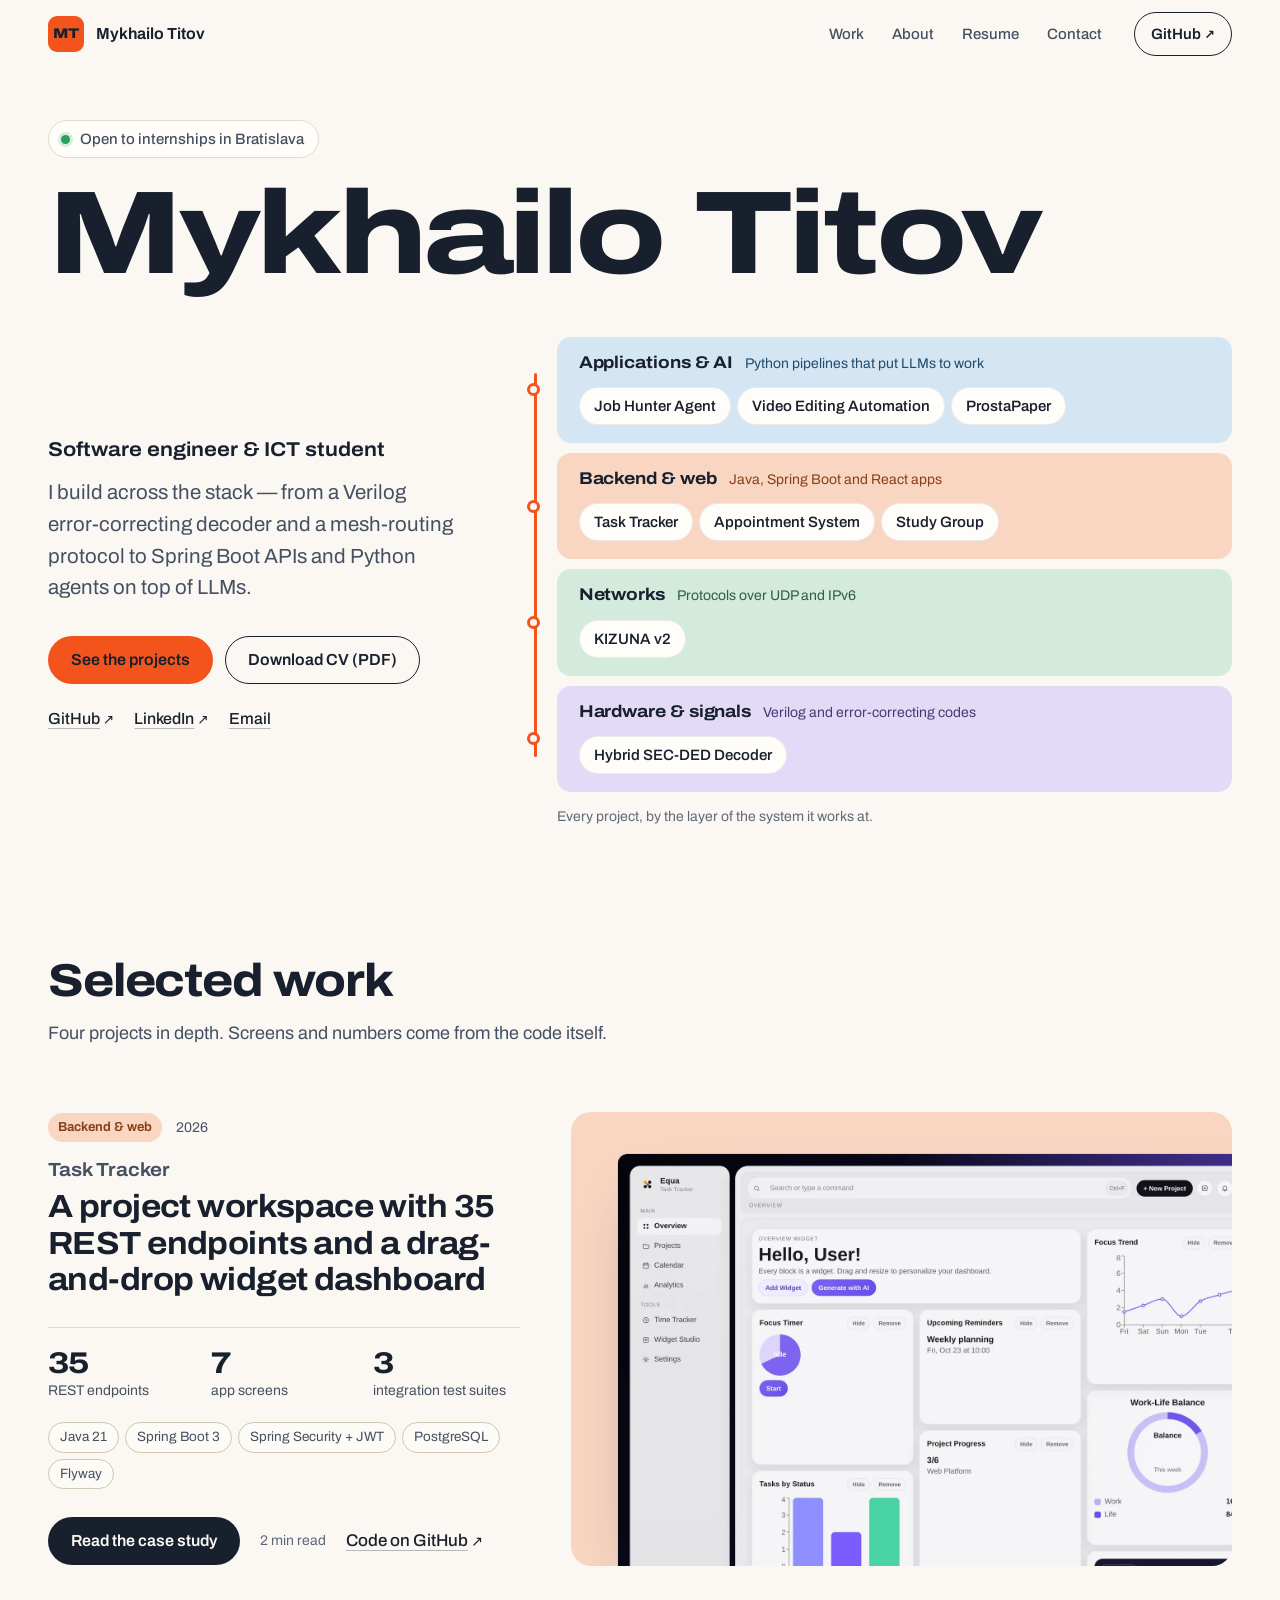
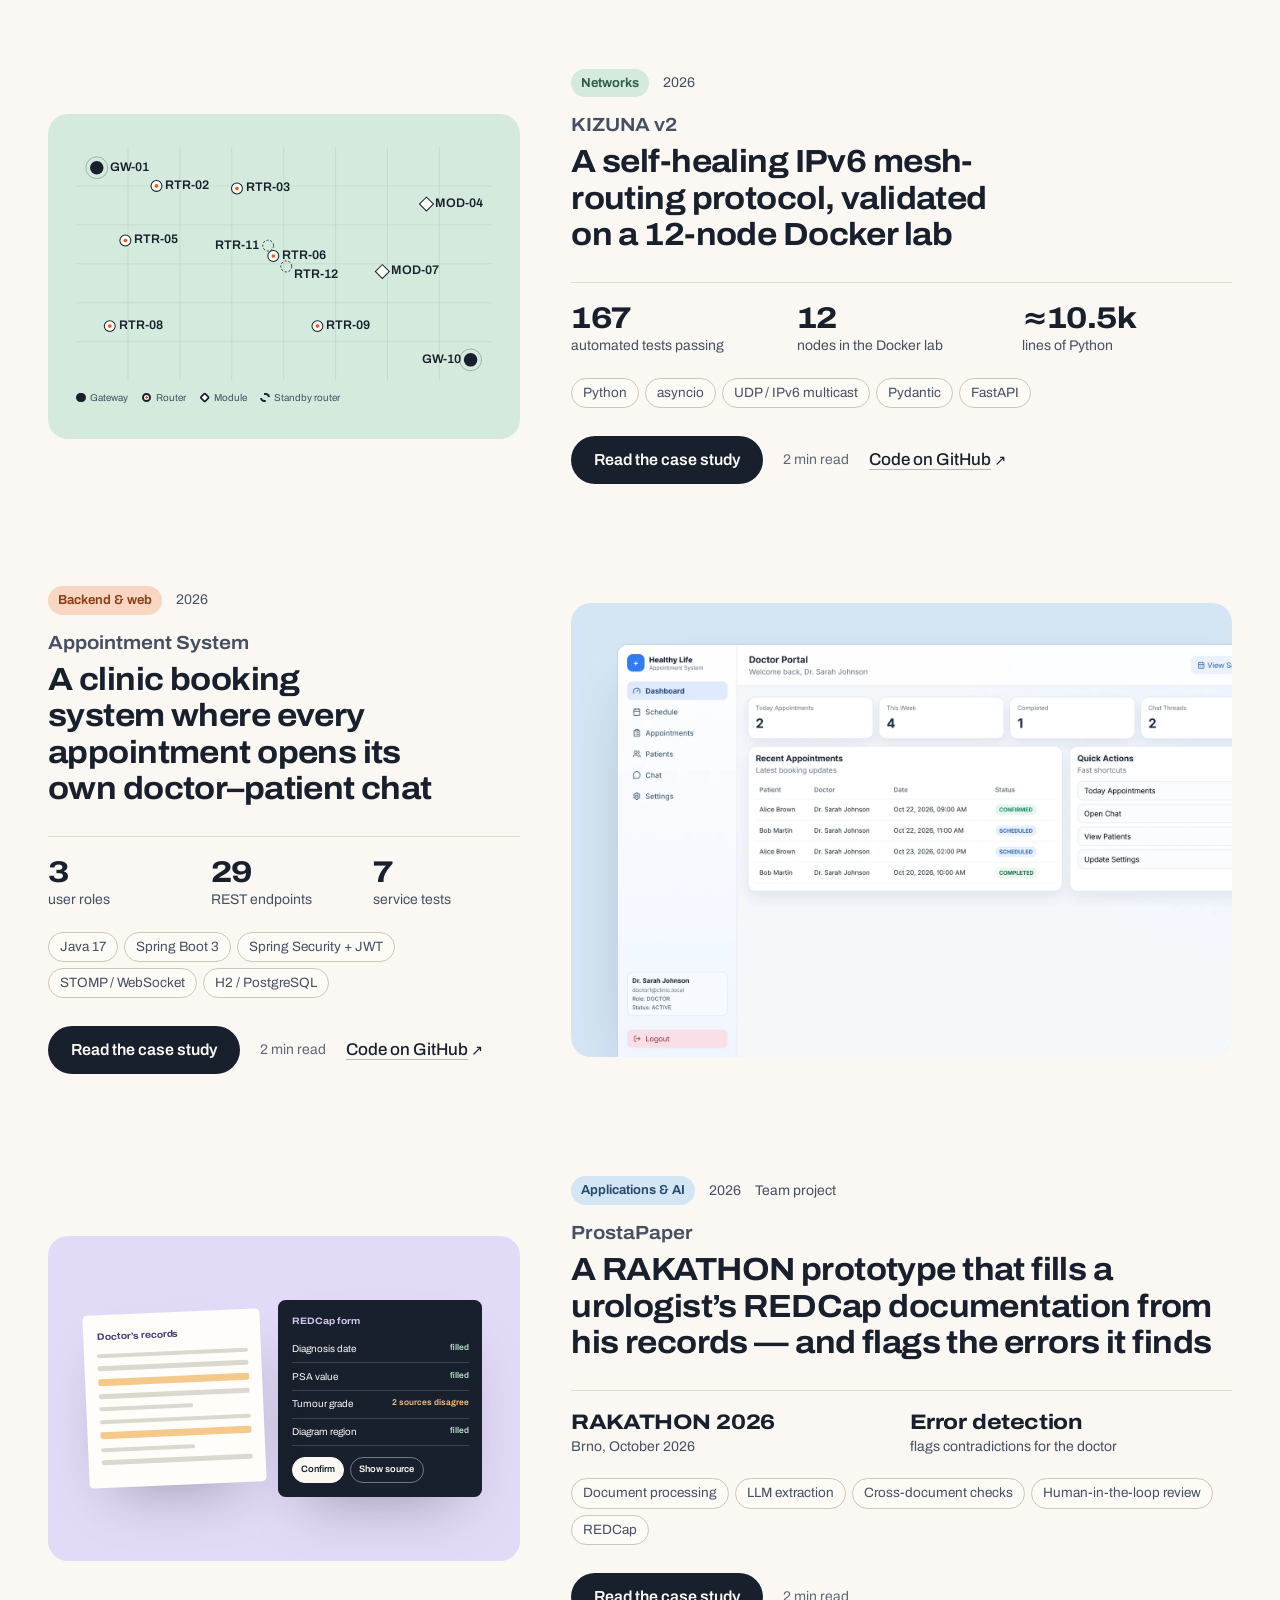
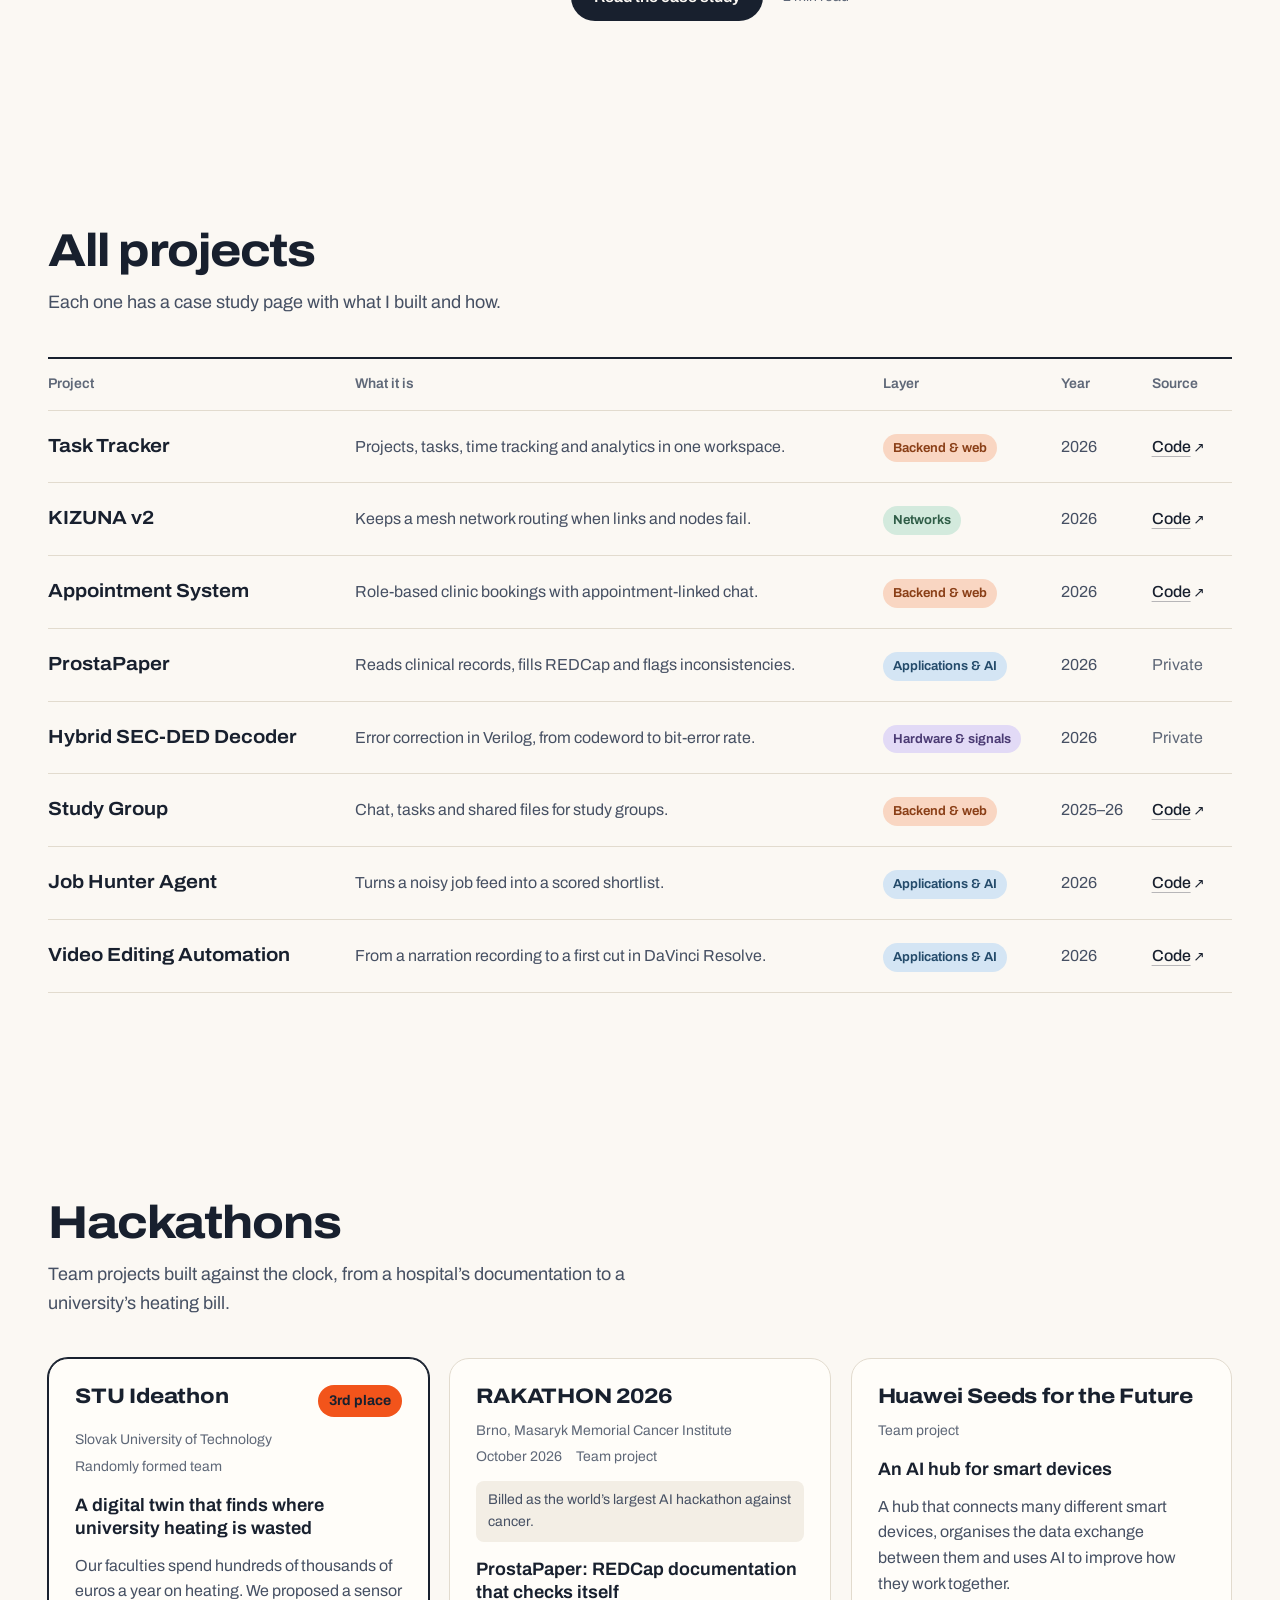
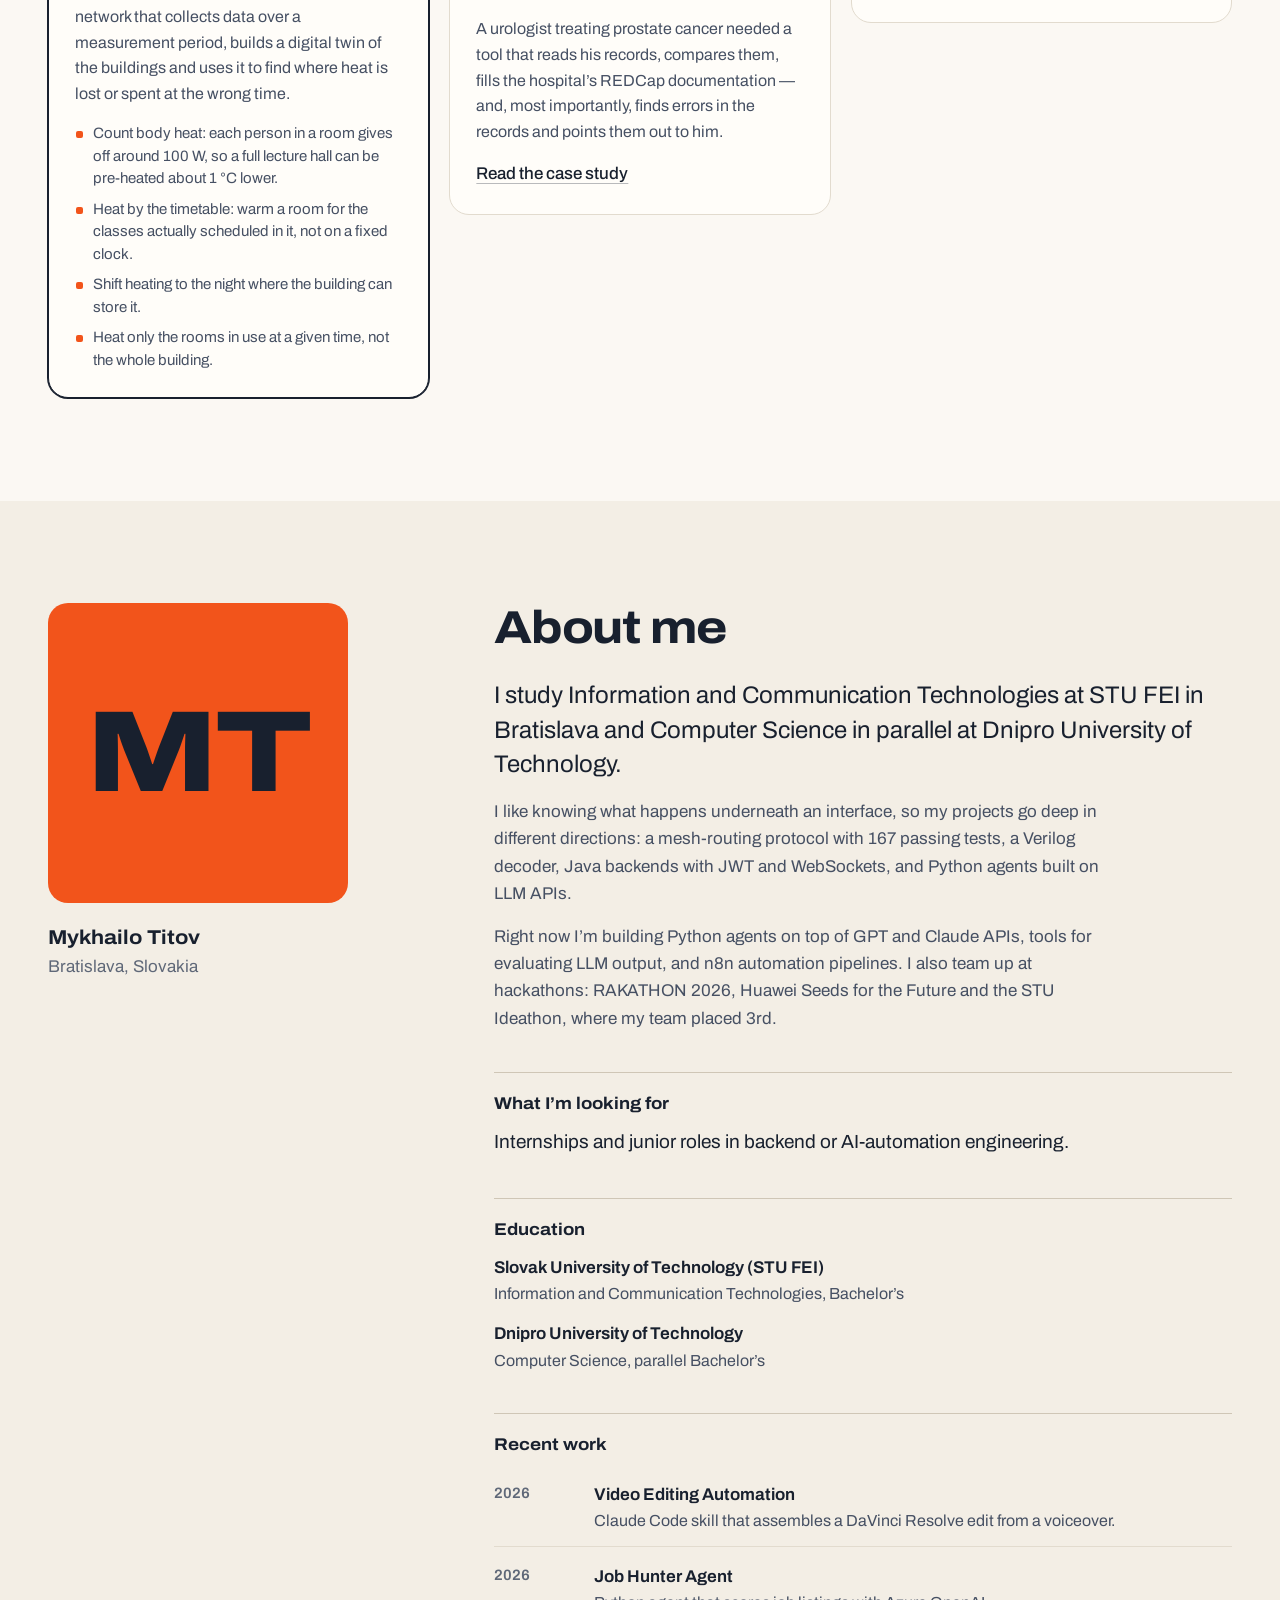
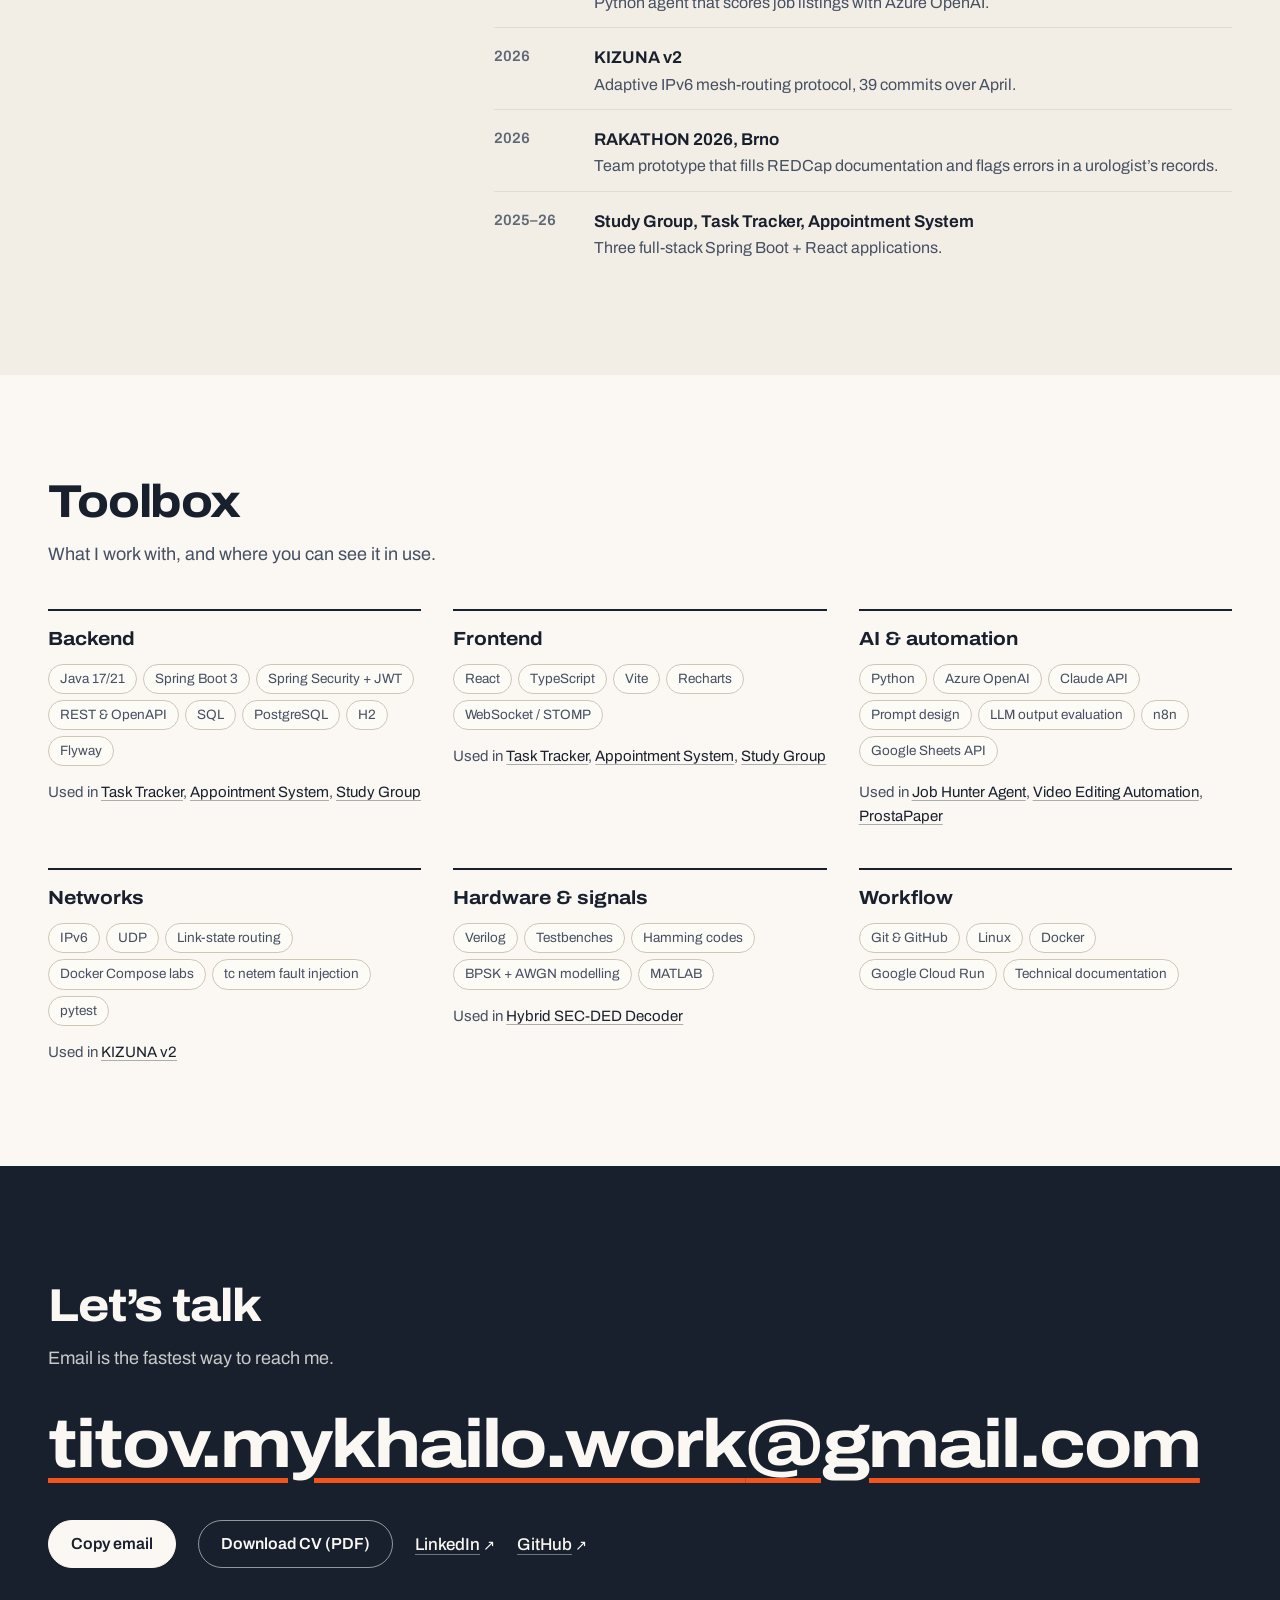
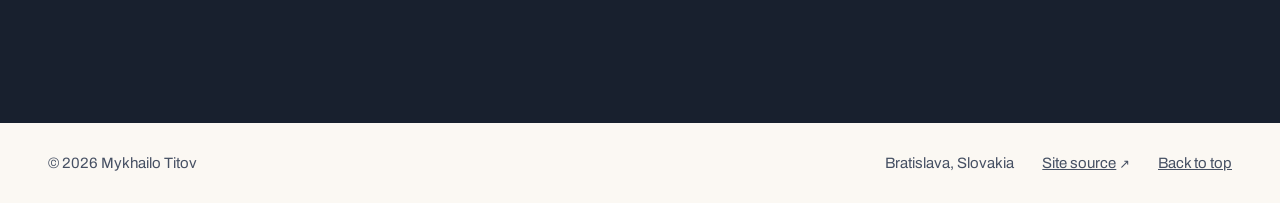
==== commit a82fd6bc: "Add hackathons: STU Ideathon (3rd place), RAKATHON 2026, Huawei Seeds for the Future - New Hackathon" ====
--- a/index.html
+++ b/index.html
@@ -12,7 +12,7 @@
 <link rel="icon" type="image/svg+xml" href="favicon.svg"><link rel="apple-touch-icon" href="assets/apple-touch-icon.png">
 <link rel="preload" href="assets/fonts/archivo-latin.woff2" as="font" type="font/woff2" crossorigin>
 <link rel="stylesheet" href="styles.css"><script src="script.js" defer></script>
-<script type="application/ld+json">{"@context": "https://schema.org", "@type": "Person", "name": "Mykhailo Titov", "url": "https://titovmykhailo.me", "jobTitle": "Software engineer & ICT student", "email": "mailto:titov.mykhailo.work@gmail.com", "address": {"@type": "PostalAddress", "addressLocality": "Bratislava", "addressCountry": "SK"}, "alumniOf": [{"@type": "CollegeOrUniversity", "name": "Slovak University of Technology (STU FEI)"}, {"@type": "CollegeOrUniversity", "name": "Dnipro University of Technology"}], "sameAs": ["https://github.com/TitovMykhailo", "https://www.linkedin.com/in/titovmykhailo"], "knowsAbout": ["Java", "Spring Boot", "React", "Python", "Network protocols", "IPv6", "Verilog", "LLM automation"]}</script>
+<script type="application/ld+json">{"@context": "https://schema.org", "@type": "Person", "name": "Mykhailo Titov", "url": "https://titovmykhailo.me", "jobTitle": "Software engineer & ICT student", "email": "mailto:titov.mykhailo.work@gmail.com", "address": {"@type": "PostalAddress", "addressLocality": "Bratislava", "addressCountry": "SK"}, "alumniOf": [{"@type": "CollegeOrUniversity", "name": "Slovak University of Technology (STU FEI)"}, {"@type": "CollegeOrUniversity", "name": "Dnipro University of Technology"}], "sameAs": ["https://github.com/TitovMykhailo", "https://www.linkedin.com/in/titovmykhailo"], "award": ["3rd place, STU Ideathon"], "knowsAbout": ["Java", "Spring Boot", "React", "Python", "Network protocols", "IPv6", "Verilog", "LLM automation"]}</script>
 </head><body><a class="skip" href="#main">Skip to content</a><header class="site-header" id="top"><div class="wrap header-inner">
 <a class="brand" href="./"><span class="brand-mark" aria-hidden="true">MT</span><span class="brand-name">Mykhailo Titov</span></a>
 <nav class="site-nav" aria-label="Main"><a href="#work" data-nav="work">Work</a><a href="#about" data-nav="about">About</a><a href="resume.html" data-nav="resume">Resume</a><a href="#contact" data-nav="contact">Contact</a></nav>
@@ -68,36 +68,42 @@
 <div class="case-text">
 <p class="case-meta"><span class="layer-tag tint-sky">Applications &amp; AI</span><span>2026</span><span>Team project</span></p>
 <h3 id="case-prostapaper">ProstaPaper</h3>
-<p class="case-outcome">A hackathon prototype that turns pathology reports into registry records a clinician can review</p>
-<ul class="metrics metrics-facts"><li><b>RAKATHON 2026</b><span>Brno</span></li><li><b>Masaryk Memorial Cancer Institute</b><span>Challenge by</span></li></ul>
-<ul class="chips"><li>Document processing</li><li>LLM extraction</li><li>Human-in-the-loop review</li><li>REDCap export</li><li>On-premises design</li></ul>
+<p class="case-outcome">A RAKATHON prototype that fills a urologist’s REDCap documentation from his records — and flags the errors it finds</p>
+<ul class="metrics metrics-facts"><li><b>RAKATHON 2026</b><span>Brno, October 2026</span></li><li><b>Error detection</b><span>flags contradictions for the doctor</span></li></ul>
+<ul class="chips"><li>Document processing</li><li>LLM extraction</li><li>Cross-document checks</li><li>Human-in-the-loop review</li><li>REDCap</li></ul>
 <div class="case-actions"><a class="btn btn-dark" href="projects/prostapaper.html">Read the case study<span class="sr-only">: ProstaPaper</span></a><span class="read-time">2 min read</span></div>
 </div>
-<a class="case-media" href="projects/prostapaper.html" tabindex="-1" aria-hidden="true"><div class="media tint-lilac"><div class="diagram diagram-doc" role="img" aria-label="Illustration of a pathology report next to proposed registry fields awaiting review.">
-<div class="doc-sheet"><p class="d-title">Pathology report</p><i></i><i></i><i class="hl"></i><i></i><i class="short"></i><i></i><i class="hl"></i><i class="short"></i><i></i></div>
-<div class="doc-review"><p class="d-title">Proposed record</p>
-<div class="doc-row"><span>Specimen type</span><em class="ok">proposed</em></div>
-<div class="doc-row"><span>Tumour grade</span><em class="warn">needs review</em></div>
-<div class="doc-row"><span>Margin status</span><em class="ok">proposed</em></div>
-<div class="doc-row"><span>Diagram region</span><em class="ok">proposed</em></div>
-<div class="doc-actions"><span class="d-btn d-primary">Confirm</span><span class="d-btn">Edit</span></div></div></div></div></a>
+<a class="case-media" href="projects/prostapaper.html" tabindex="-1" aria-hidden="true"><div class="media tint-lilac"><div class="diagram diagram-doc" role="img" aria-label="Illustration of a doctor's record next to a proposed REDCap form; one field is flagged because two sources disagree.">
+<div class="doc-sheet"><p class="d-title">Doctor’s records</p><i></i><i></i><i class="hl"></i><i></i><i class="short"></i><i></i><i class="hl"></i><i class="short"></i><i></i></div>
+<div class="doc-review"><p class="d-title">REDCap form</p>
+<div class="doc-row"><span>Diagnosis date</span><em class="ok">filled</em></div>
+<div class="doc-row"><span>PSA value</span><em class="ok">filled</em></div>
+<div class="doc-row"><span>Tumour grade</span><em class="warn">2 sources disagree</em></div>
+<div class="doc-row"><span>Diagram region</span><em class="ok">filled</em></div>
+<div class="doc-actions"><span class="d-btn d-primary">Confirm</span><span class="d-btn">Show source</span></div></div></div></div></a>
 </article></div>
 </div></section>
 <section class="section all-projects" id="projects" aria-labelledby="projects-title"><div class="wrap">
 <h2 id="projects-title">All projects</h2><p class="section-lead">Each one has a case study page with what I built and how.</p>
 <div class="table-wrap"><table class="projects-table"><caption class="sr-only">All projects</caption>
 <thead><tr><th scope="col">Project</th><th scope="col">What it is</th><th scope="col">Layer</th><th scope="col">Year</th><th scope="col">Source</th></tr></thead>
-<tbody><tr><th scope="row"><a href="projects/task-tracker.html">Task Tracker</a></th><td>Projects, tasks, time tracking and analytics in one workspace.</td><td><span class="layer-tag tint-peach">Backend &amp; web</span></td><td class="num">2026</td><td><a class="text-link" href="https://github.com/TitovMykhailo/Task-Tracker" target="_blank" rel="noopener">Code<span class="ext" aria-hidden="true">↗</span><span class="sr-only"> (opens in a new tab)</span></a></td></tr><tr><th scope="row"><a href="projects/kizuna.html">KIZUNA v2</a></th><td>Keeps a mesh network routing when links and nodes fail.</td><td><span class="layer-tag tint-mint">Networks</span></td><td class="num">2026</td><td><a class="text-link" href="https://github.com/TitovMykhailo/Kizuna-v2" target="_blank" rel="noopener">Code<span class="ext" aria-hidden="true">↗</span><span class="sr-only"> (opens in a new tab)</span></a></td></tr><tr><th scope="row"><a href="projects/clinic.html">Appointment System</a></th><td>Role-based clinic bookings with appointment-linked chat.</td><td><span class="layer-tag tint-peach">Backend &amp; web</span></td><td class="num">2026</td><td><a class="text-link" href="https://github.com/TitovMykhailo/apointment-system" target="_blank" rel="noopener">Code<span class="ext" aria-hidden="true">↗</span><span class="sr-only"> (opens in a new tab)</span></a></td></tr><tr><th scope="row"><a href="projects/prostapaper.html">ProstaPaper</a></th><td>From pathology documents to a reviewable registry record.</td><td><span class="layer-tag tint-sky">Applications &amp; AI</span></td><td class="num">2026</td><td><span class="muted">Private</span></td></tr><tr><th scope="row"><a href="projects/secded.html">Hybrid SEC-DED Decoder</a></th><td>Error correction in Verilog, from codeword to bit-error rate.</td><td><span class="layer-tag tint-lilac">Hardware &amp; signals</span></td><td class="num">2026</td><td><span class="muted">Private</span></td></tr><tr><th scope="row"><a href="projects/study-group.html">Study Group</a></th><td>Chat, tasks and shared files for study groups.</td><td><span class="layer-tag tint-peach">Backend &amp; web</span></td><td class="num">2025–26</td><td><a class="text-link" href="https://github.com/TitovMykhailo/App" target="_blank" rel="noopener">Code<span class="ext" aria-hidden="true">↗</span><span class="sr-only"> (opens in a new tab)</span></a></td></tr><tr><th scope="row"><a href="projects/job-hunter.html">Job Hunter Agent</a></th><td>Turns a noisy job feed into a scored shortlist.</td><td><span class="layer-tag tint-sky">Applications &amp; AI</span></td><td class="num">2026</td><td><a class="text-link" href="https://github.com/TitovMykhailo/Agent_W" target="_blank" rel="noopener">Code<span class="ext" aria-hidden="true">↗</span><span class="sr-only"> (opens in a new tab)</span></a></td></tr><tr><th scope="row"><a href="projects/video-editor.html">Video Editing Automation</a></th><td>From a narration recording to a first cut in DaVinci Resolve.</td><td><span class="layer-tag tint-sky">Applications &amp; AI</span></td><td class="num">2026</td><td><a class="text-link" href="https://github.com/TitovMykhailo/video_edeting_skill" target="_blank" rel="noopener">Code<span class="ext" aria-hidden="true">↗</span><span class="sr-only"> (opens in a new tab)</span></a></td></tr></tbody></table></div>
+<tbody><tr><th scope="row"><a href="projects/task-tracker.html">Task Tracker</a></th><td>Projects, tasks, time tracking and analytics in one workspace.</td><td><span class="layer-tag tint-peach">Backend &amp; web</span></td><td class="num">2026</td><td><a class="text-link" href="https://github.com/TitovMykhailo/Task-Tracker" target="_blank" rel="noopener">Code<span class="ext" aria-hidden="true">↗</span><span class="sr-only"> (opens in a new tab)</span></a></td></tr><tr><th scope="row"><a href="projects/kizuna.html">KIZUNA v2</a></th><td>Keeps a mesh network routing when links and nodes fail.</td><td><span class="layer-tag tint-mint">Networks</span></td><td class="num">2026</td><td><a class="text-link" href="https://github.com/TitovMykhailo/Kizuna-v2" target="_blank" rel="noopener">Code<span class="ext" aria-hidden="true">↗</span><span class="sr-only"> (opens in a new tab)</span></a></td></tr><tr><th scope="row"><a href="projects/clinic.html">Appointment System</a></th><td>Role-based clinic bookings with appointment-linked chat.</td><td><span class="layer-tag tint-peach">Backend &amp; web</span></td><td class="num">2026</td><td><a class="text-link" href="https://github.com/TitovMykhailo/apointment-system" target="_blank" rel="noopener">Code<span class="ext" aria-hidden="true">↗</span><span class="sr-only"> (opens in a new tab)</span></a></td></tr><tr><th scope="row"><a href="projects/prostapaper.html">ProstaPaper</a></th><td>Reads clinical records, fills REDCap and flags inconsistencies.</td><td><span class="layer-tag tint-sky">Applications &amp; AI</span></td><td class="num">2026</td><td><span class="muted">Private</span></td></tr><tr><th scope="row"><a href="projects/secded.html">Hybrid SEC-DED Decoder</a></th><td>Error correction in Verilog, from codeword to bit-error rate.</td><td><span class="layer-tag tint-lilac">Hardware &amp; signals</span></td><td class="num">2026</td><td><span class="muted">Private</span></td></tr><tr><th scope="row"><a href="projects/study-group.html">Study Group</a></th><td>Chat, tasks and shared files for study groups.</td><td><span class="layer-tag tint-peach">Backend &amp; web</span></td><td class="num">2025–26</td><td><a class="text-link" href="https://github.com/TitovMykhailo/App" target="_blank" rel="noopener">Code<span class="ext" aria-hidden="true">↗</span><span class="sr-only"> (opens in a new tab)</span></a></td></tr><tr><th scope="row"><a href="projects/job-hunter.html">Job Hunter Agent</a></th><td>Turns a noisy job feed into a scored shortlist.</td><td><span class="layer-tag tint-sky">Applications &amp; AI</span></td><td class="num">2026</td><td><a class="text-link" href="https://github.com/TitovMykhailo/Agent_W" target="_blank" rel="noopener">Code<span class="ext" aria-hidden="true">↗</span><span class="sr-only"> (opens in a new tab)</span></a></td></tr><tr><th scope="row"><a href="projects/video-editor.html">Video Editing Automation</a></th><td>From a narration recording to a first cut in DaVinci Resolve.</td><td><span class="layer-tag tint-sky">Applications &amp; AI</span></td><td class="num">2026</td><td><a class="text-link" href="https://github.com/TitovMykhailo/video_edeting_skill" target="_blank" rel="noopener">Code<span class="ext" aria-hidden="true">↗</span><span class="sr-only"> (opens in a new tab)</span></a></td></tr></tbody></table></div>
 </div></section>
+<section class="section hackathons" id="hackathons" aria-labelledby="hackathons-title"><div class="wrap">
+<h2 id="hackathons-title">Hackathons</h2><p class="section-lead">Team projects built against the clock, from a hospital’s documentation to a university’s heating bill.</p>
+<ul class="hack-grid"><li class="hack hack-award"><div class="hack-top"><h3>STU Ideathon</h3><span class="badge">3rd place</span></div>
+<p class="hack-meta"><span>Slovak University of Technology</span><span>Randomly formed team</span></p><p class="hack-title">A digital twin that finds where university heating is wasted</p><p class="hack-summary">Our faculties spend hundreds of thousands of euros a year on heating. We proposed a sensor network that collects data over a measurement period, builds a digital twin of the buildings and uses it to find where heat is lost or spent at the wrong time.</p><ul class="hack-points"><li>Count body heat: each person in a room gives off around 100 W, so a full lecture hall can be pre-heated about 1 °C lower.</li><li>Heat by the timetable: warm a room for the classes actually scheduled in it, not on a fixed clock.</li><li>Shift heating to the night where the building can store it.</li><li>Heat only the rooms in use at a given time, not the whole building.</li></ul></li><li class="hack"><div class="hack-top"><h3>RAKATHON 2026</h3></div>
+<p class="hack-meta"><span>Brno, Masaryk Memorial Cancer Institute</span><span>October 2026</span><span>Team project</span></p><p class="hack-note">Billed as the world’s largest AI hackathon against cancer.</p><p class="hack-title">ProstaPaper: REDCap documentation that checks itself</p><p class="hack-summary">A urologist treating prostate cancer needed a tool that reads his records, compares them, fills the hospital’s REDCap documentation — and, most importantly, finds errors in the records and points them out to him.</p><a class="text-link hack-link" href="projects/prostapaper.html">Read the case study<span class="sr-only">: ProstaPaper</span></a></li><li class="hack"><div class="hack-top"><h3>Huawei Seeds for the Future</h3></div>
+<p class="hack-meta"><span>Team project</span></p><p class="hack-title">An AI hub for smart devices</p><p class="hack-summary">A hub that connects many different smart devices, organises the data exchange between them and uses AI to improve how they work together.</p></li></ul></div></section>
 <section class="section about" id="about" aria-labelledby="about-title"><div class="wrap about-grid">
 <div class="about-side"><div class="portrait portrait-mono" aria-hidden="true"><span>MT</span></div><p class="about-name">Mykhailo Titov</p><p class="muted">Bratislava, Slovakia</p></div>
 <div class="about-main">
 <h2 id="about-title">About me</h2>
-<p class="about-lead">I study Information and Communication Technologies at STU FEI in Bratislava and Computer Science in parallel at Dnipro University of Technology.</p><p class="">I like knowing what happens underneath an interface, so my projects go deep in different directions: a mesh-routing protocol with 167 passing tests, a Verilog decoder, Java backends with JWT and WebSockets, and Python agents built on LLM APIs.</p><p class="">Right now I’m building Python agents on top of GPT and Claude APIs, tools for evaluating LLM output, and n8n automation pipelines.</p>
+<p class="about-lead">I study Information and Communication Technologies at STU FEI in Bratislava and Computer Science in parallel at Dnipro University of Technology.</p><p class="">I like knowing what happens underneath an interface, so my projects go deep in different directions: a mesh-routing protocol with 167 passing tests, a Verilog decoder, Java backends with JWT and WebSockets, and Python agents built on LLM APIs.</p><p class="">Right now I’m building Python agents on top of GPT and Claude APIs, tools for evaluating LLM output, and n8n automation pipelines. I also team up at hackathons: RAKATHON 2026, Huawei Seeds for the Future and the STU Ideathon, where my team placed 3rd.</p>
 <div class="about-block looking"><h3>What I’m looking for</h3><p>Internships and junior roles in backend or AI-automation engineering.</p></div>
 <div class="about-block"><h3>Education</h3><ul class="plain-list"><li><b>Slovak University of Technology (STU FEI)</b><span>Information and Communication Technologies, Bachelor’s</span></li><li><b>Dnipro University of Technology</b><span>Computer Science, parallel Bachelor’s</span></li></ul></div>
 
-<div class="about-block"><h3>Recent work</h3><ol class="timeline"><li><span class="t-year">2026</span><div><a href="projects/video-editor.html">Video Editing Automation</a><p>Claude Code skill that assembles a DaVinci Resolve edit from a voiceover.</p></div></li><li><span class="t-year">2026</span><div><a href="projects/job-hunter.html">Job Hunter Agent</a><p>Python agent that scores job listings with Azure OpenAI.</p></div></li><li><span class="t-year">2026</span><div><a href="projects/kizuna.html">KIZUNA v2</a><p>Adaptive IPv6 mesh-routing protocol, 39 commits over April.</p></div></li><li><span class="t-year">2026</span><div><a href="projects/prostapaper.html">RAKATHON 2026, Brno</a><p>Team hackathon prototype for the Masaryk Memorial Cancer Institute challenge.</p></div></li><li><span class="t-year">2025–26</span><div><a href="projects/task-tracker.html">Study Group, Task Tracker, Appointment System</a><p>Three full-stack Spring Boot + React applications.</p></div></li></ol></div>
+<div class="about-block"><h3>Recent work</h3><ol class="timeline"><li><span class="t-year">2026</span><div><a href="projects/video-editor.html">Video Editing Automation</a><p>Claude Code skill that assembles a DaVinci Resolve edit from a voiceover.</p></div></li><li><span class="t-year">2026</span><div><a href="projects/job-hunter.html">Job Hunter Agent</a><p>Python agent that scores job listings with Azure OpenAI.</p></div></li><li><span class="t-year">2026</span><div><a href="projects/kizuna.html">KIZUNA v2</a><p>Adaptive IPv6 mesh-routing protocol, 39 commits over April.</p></div></li><li><span class="t-year">2026</span><div><a href="projects/prostapaper.html">RAKATHON 2026, Brno</a><p>Team prototype that fills REDCap documentation and flags errors in a urologist’s records.</p></div></li><li><span class="t-year">2025–26</span><div><a href="projects/task-tracker.html">Study Group, Task Tracker, Appointment System</a><p>Three full-stack Spring Boot + React applications.</p></div></li></ol></div>
 </div></div></section>
 <section class="section toolbox" aria-labelledby="toolbox-title"><div class="wrap">
 <h2 id="toolbox-title">Toolbox</h2><p class="section-lead">What I work with, and where you can see it in use.</p>
--- a/styles.css
+++ b/styles.css
@@ -367,6 +367,7 @@
 .cv-list p{color:var(--ink-2)}
 .cv-stack{font-size:13.5px;color:var(--ink-3)!important}
 .cv-compact{gap:8px}
+.cv-ink{color:var(--ink)}
 .cv-skills{display:grid;gap:6px}
 .cv-skills li{display:grid;grid-template-columns:150px 1fr;gap:12px}
 .cv-skills span{color:var(--ink-2)}
@@ -439,17 +440,37 @@
   .site-header,.site-footer,.skip,.resume-tools,.contact,.toc,.pager,.hero-actions,.case-actions{display:none!important}
   .resume-page{padding:0}
   .resume-page .wrap{padding:0;max-width:none}
-  .cv{border:0;border-radius:0;padding:0;max-width:none;font-size:9.3pt;line-height:1.36;background:#fff}
+  .cv{border:0;border-radius:0;padding:0;max-width:none;font-size:9.1pt;line-height:1.34;background:#fff}
   .cv h1{font-size:24pt}
-  .cv section{margin-top:9pt}
+  .cv section{margin-top:8pt}
+  .cv h2{break-after:avoid}
   .cv h2{font-size:10.5pt;margin-bottom:5pt;padding-bottom:3pt}
   .cv-head{padding-bottom:10pt}
   .cv-list{gap:6pt}
   .cv-compact{gap:4pt}
   .cv-contacts{font-size:9pt}
   .cv-stack{font-size:8.6pt}
-  .cv-skills{gap:2pt}
-  .cv-skills li{grid-template-columns:110pt 1fr}
+  .cv-skills{grid-template-columns:1fr 1fr;gap:3pt 18pt}
+  .cv-skills li{display:block}
+  .cv-skills b::after{content:': '}
   a{text-decoration:none}
   .bands::before,.band{animation:none}
 }
+
+/* ---------- hackathons */
+.hack-grid{display:grid;grid-template-columns:repeat(3,minmax(0,1fr));gap:20px;margin-top:40px;align-items:start}
+.hack{display:flex;flex-direction:column;gap:12px;padding:26px;background:var(--card);border:1px solid var(--rule);border-radius:var(--r-lg)}
+.hack-award{border-color:var(--ink);box-shadow:0 0 0 1px var(--ink)}
+.hack-top{display:flex;justify-content:space-between;align-items:flex-start;gap:12px}
+.hack h3{font-size:21px;font-weight:750;font-stretch:112%;letter-spacing:-.01em}
+.badge{flex:none;padding:5px 11px;border-radius:999px;background:var(--signal);color:var(--ink);font-size:14px;font-weight:700;white-space:nowrap}
+.hack-meta{display:flex;flex-wrap:wrap;gap:4px 14px;font-size:14px;color:var(--ink-3)}
+.hack-note{font-size:14px;color:var(--ink-2);padding:8px 12px;background:var(--paper-2);border-radius:var(--r-sm)}
+.hack-title{font-size:18px;font-weight:650;line-height:1.3;margin-top:4px}
+.hack-summary{font-size:16px;color:var(--ink-2)}
+.hack-points{display:grid;gap:8px;margin-top:4px}
+.hack-points li{position:relative;padding-left:18px;font-size:15px;line-height:1.5;color:var(--ink-2)}
+.hack-points li::before{content:'';position:absolute;left:1px;top:.6em;width:7px;height:7px;border-radius:2px;background:var(--signal)}
+.hack-link{align-self:flex-start;margin-top:4px}
+@media (max-width:1024px){.hack-grid{grid-template-columns:1fr 1fr}.hack-award{grid-column:1/-1}}
+@media (max-width:720px){.hack-grid{grid-template-columns:1fr}}
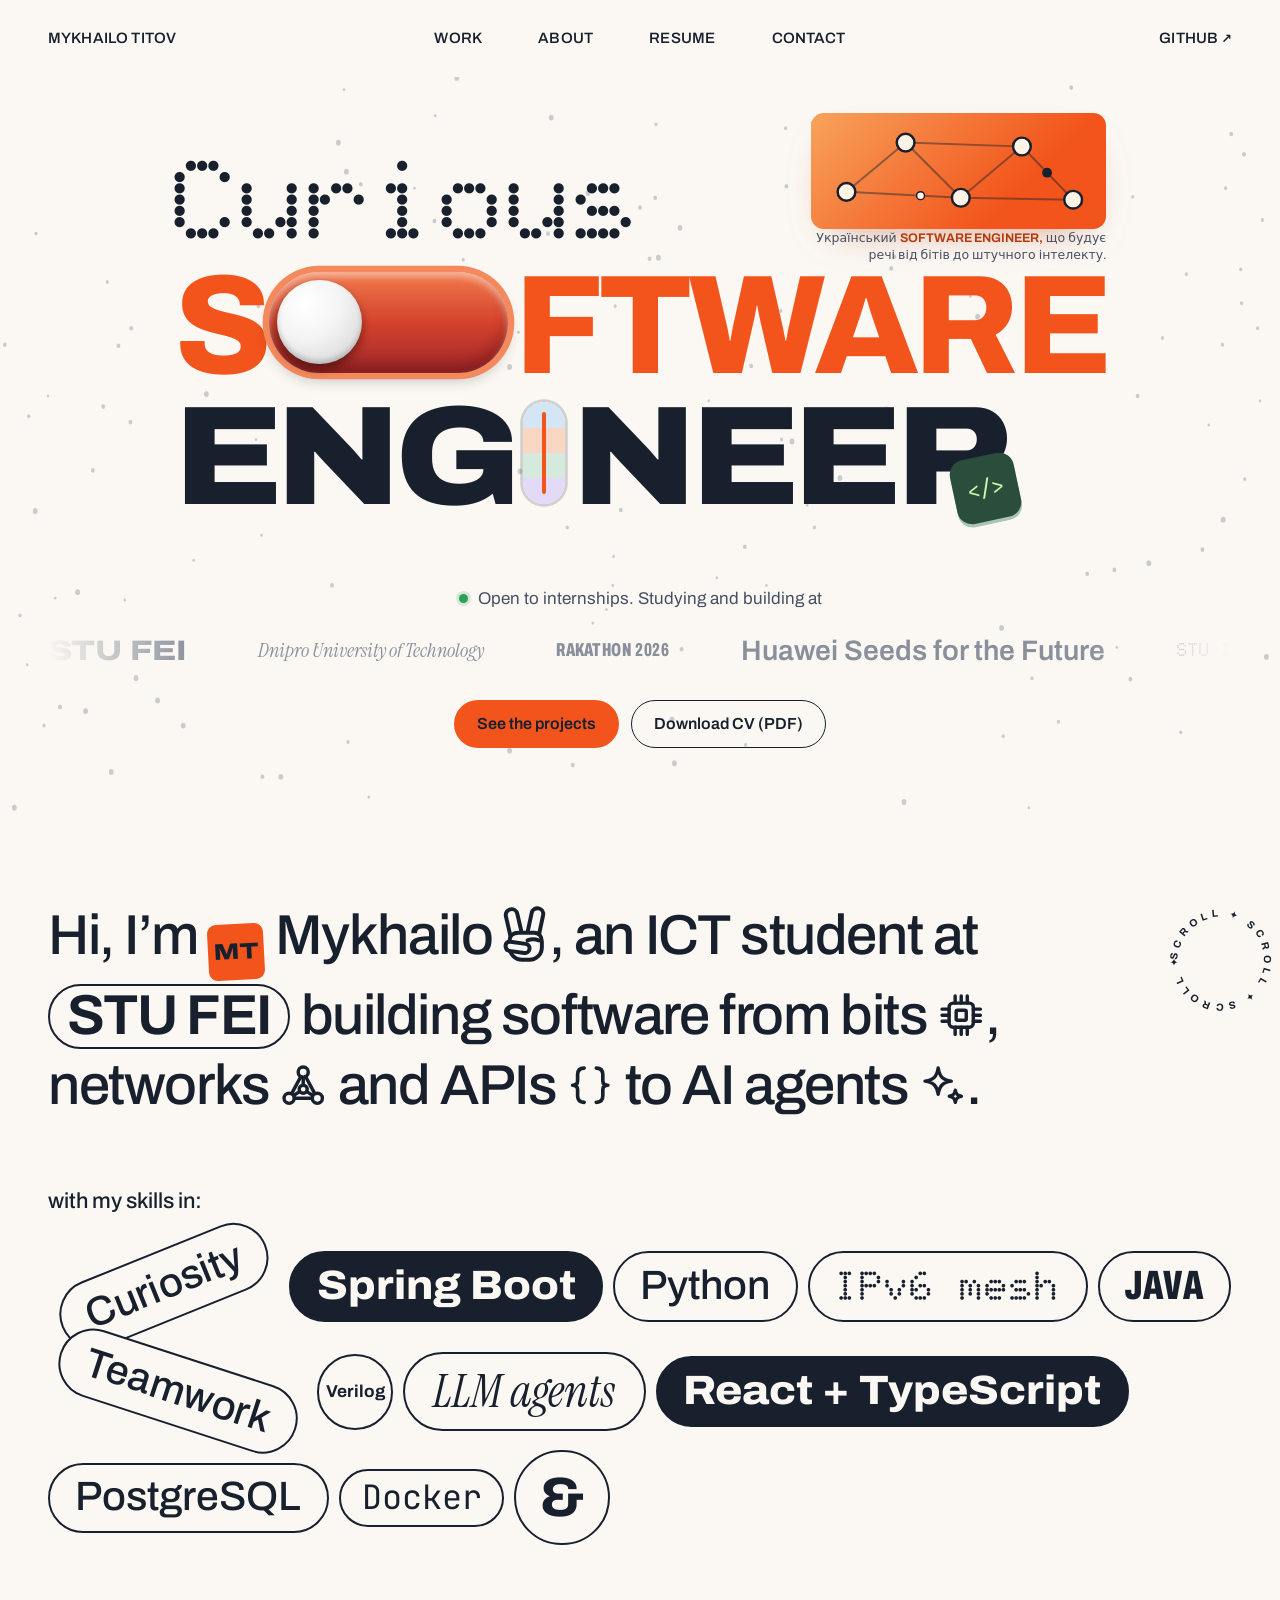
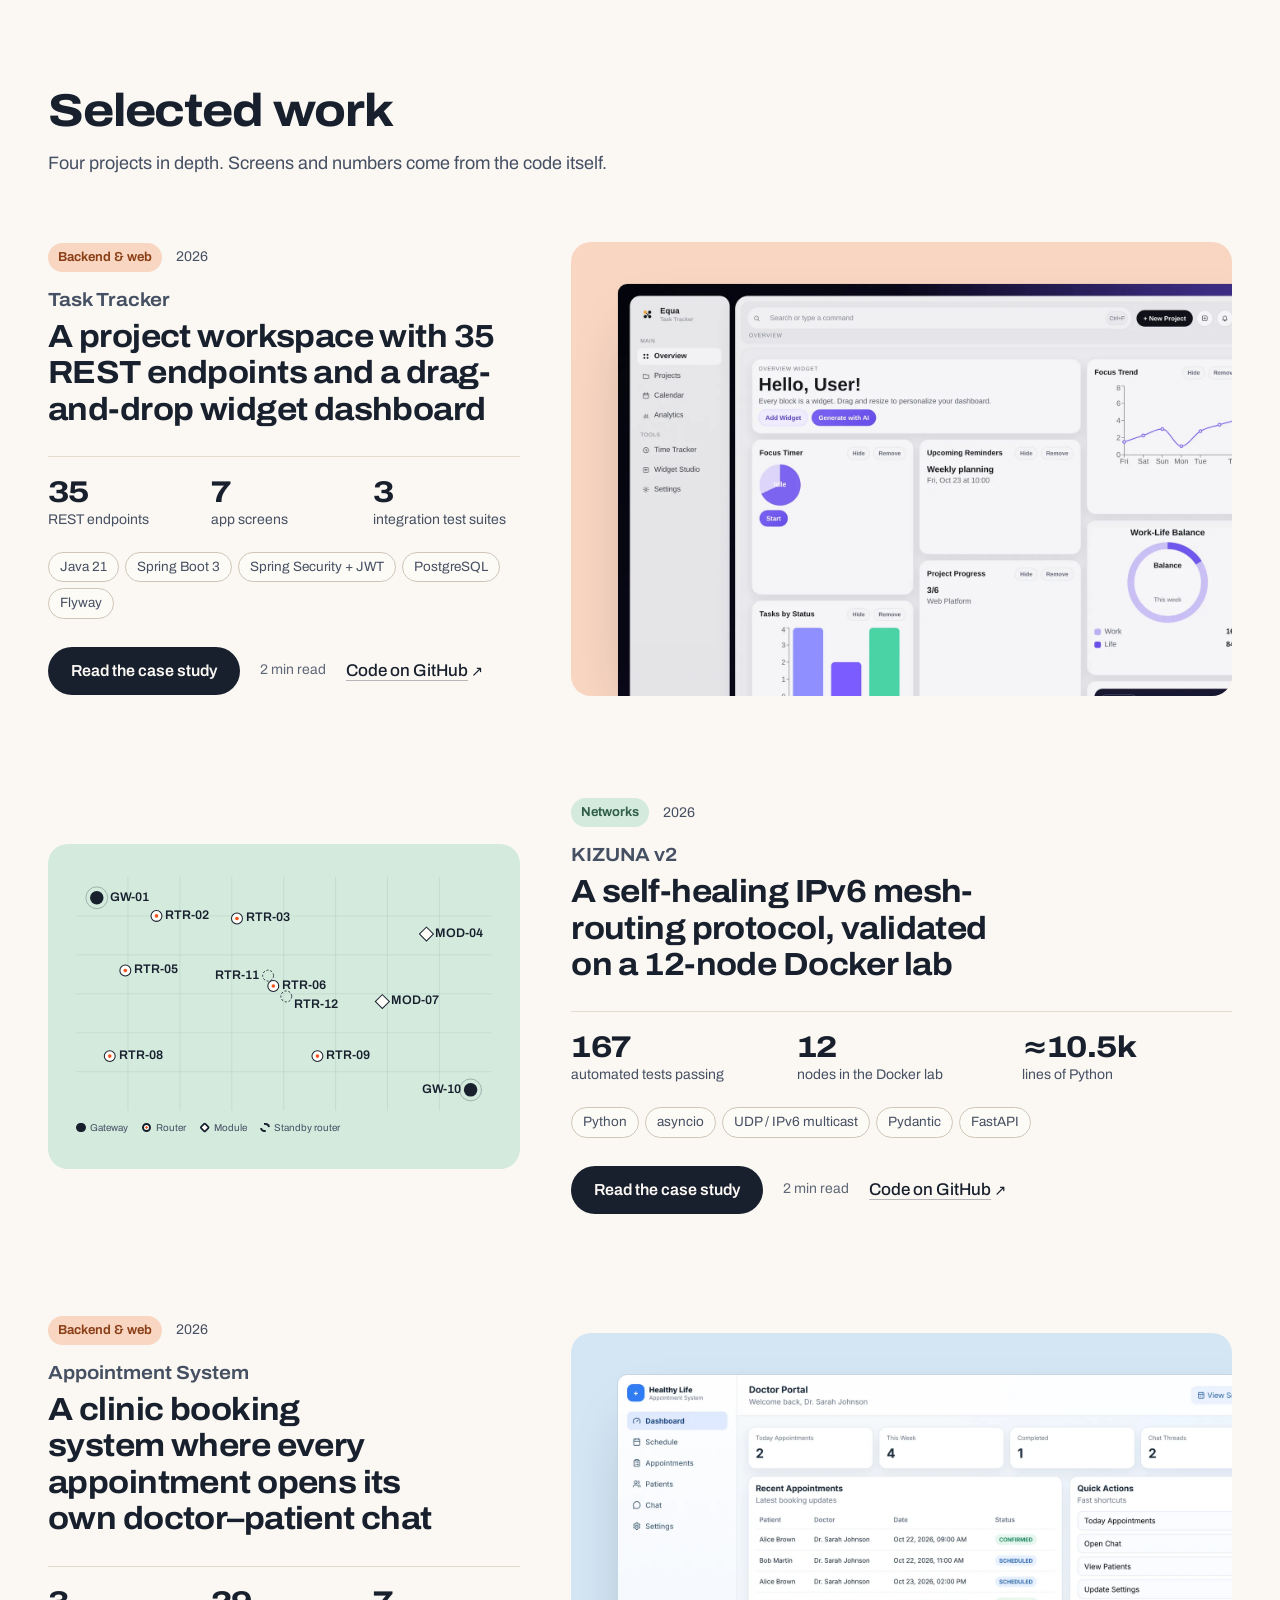
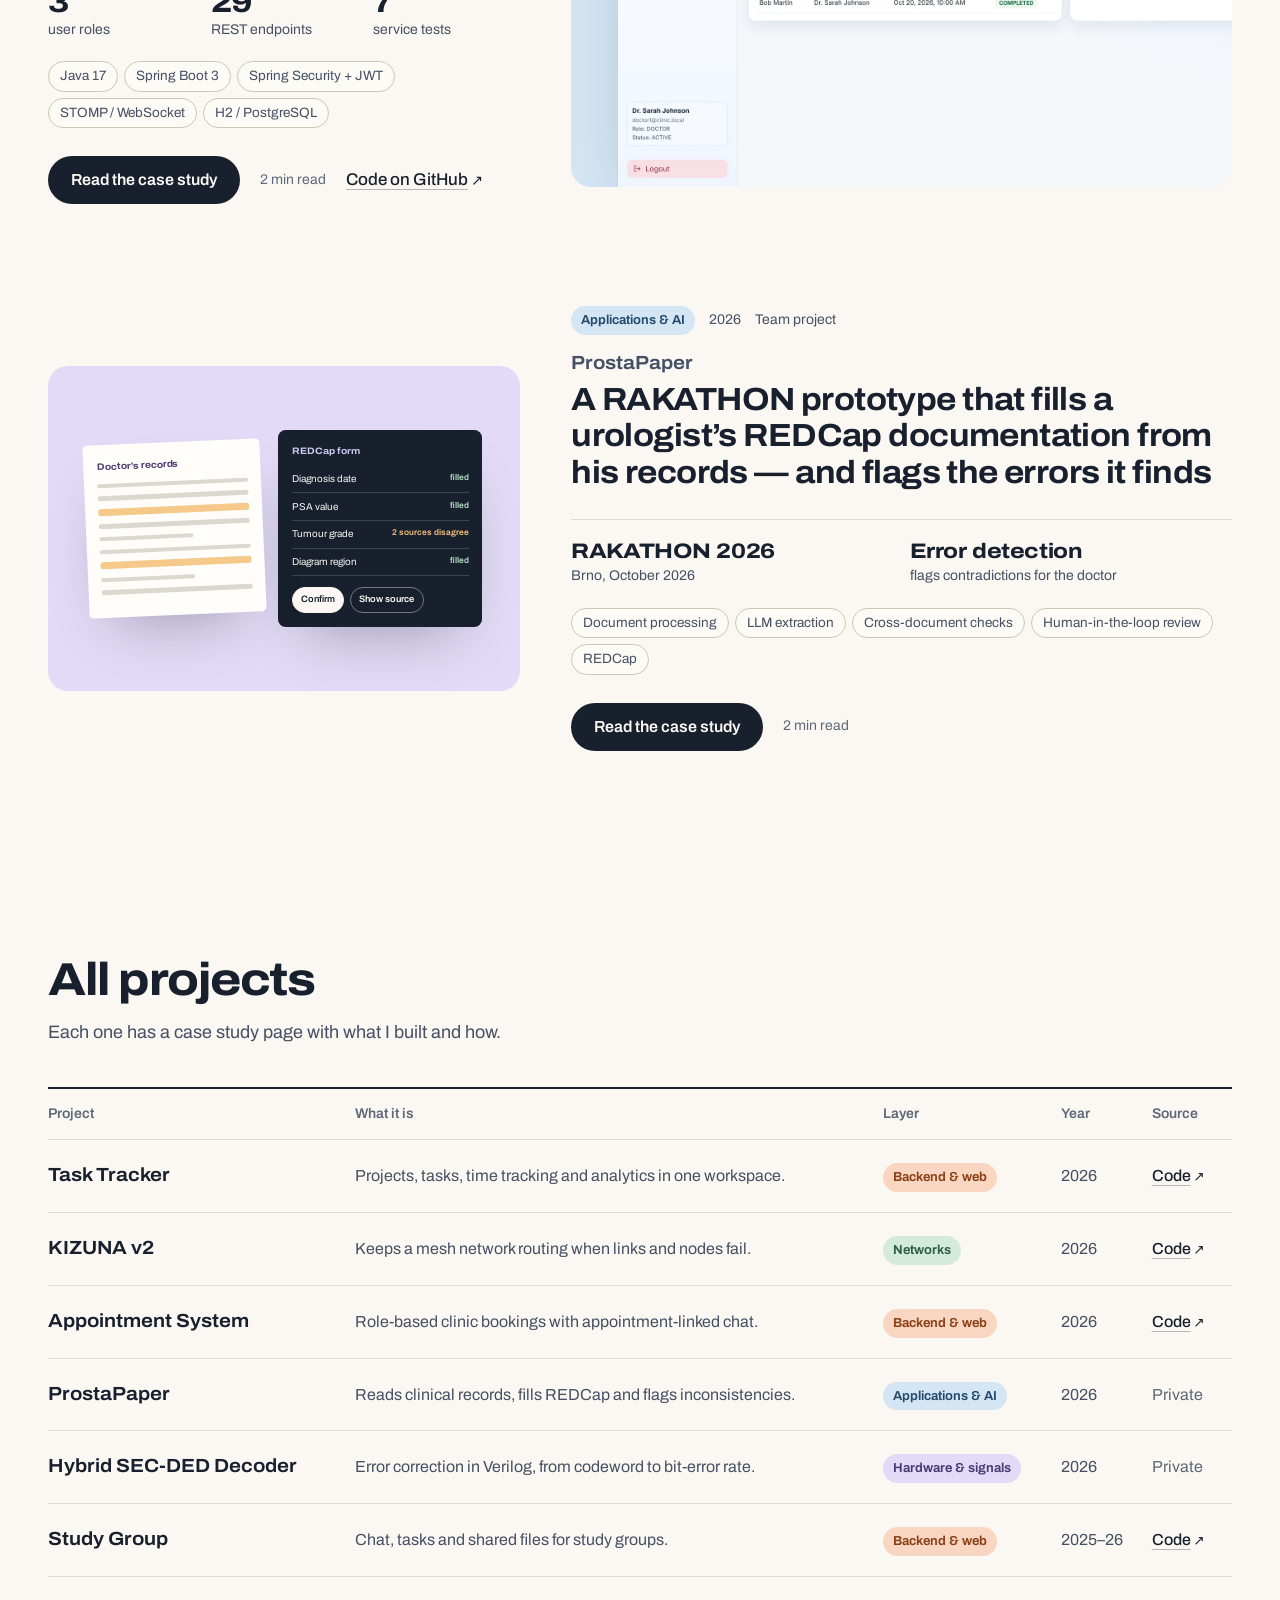
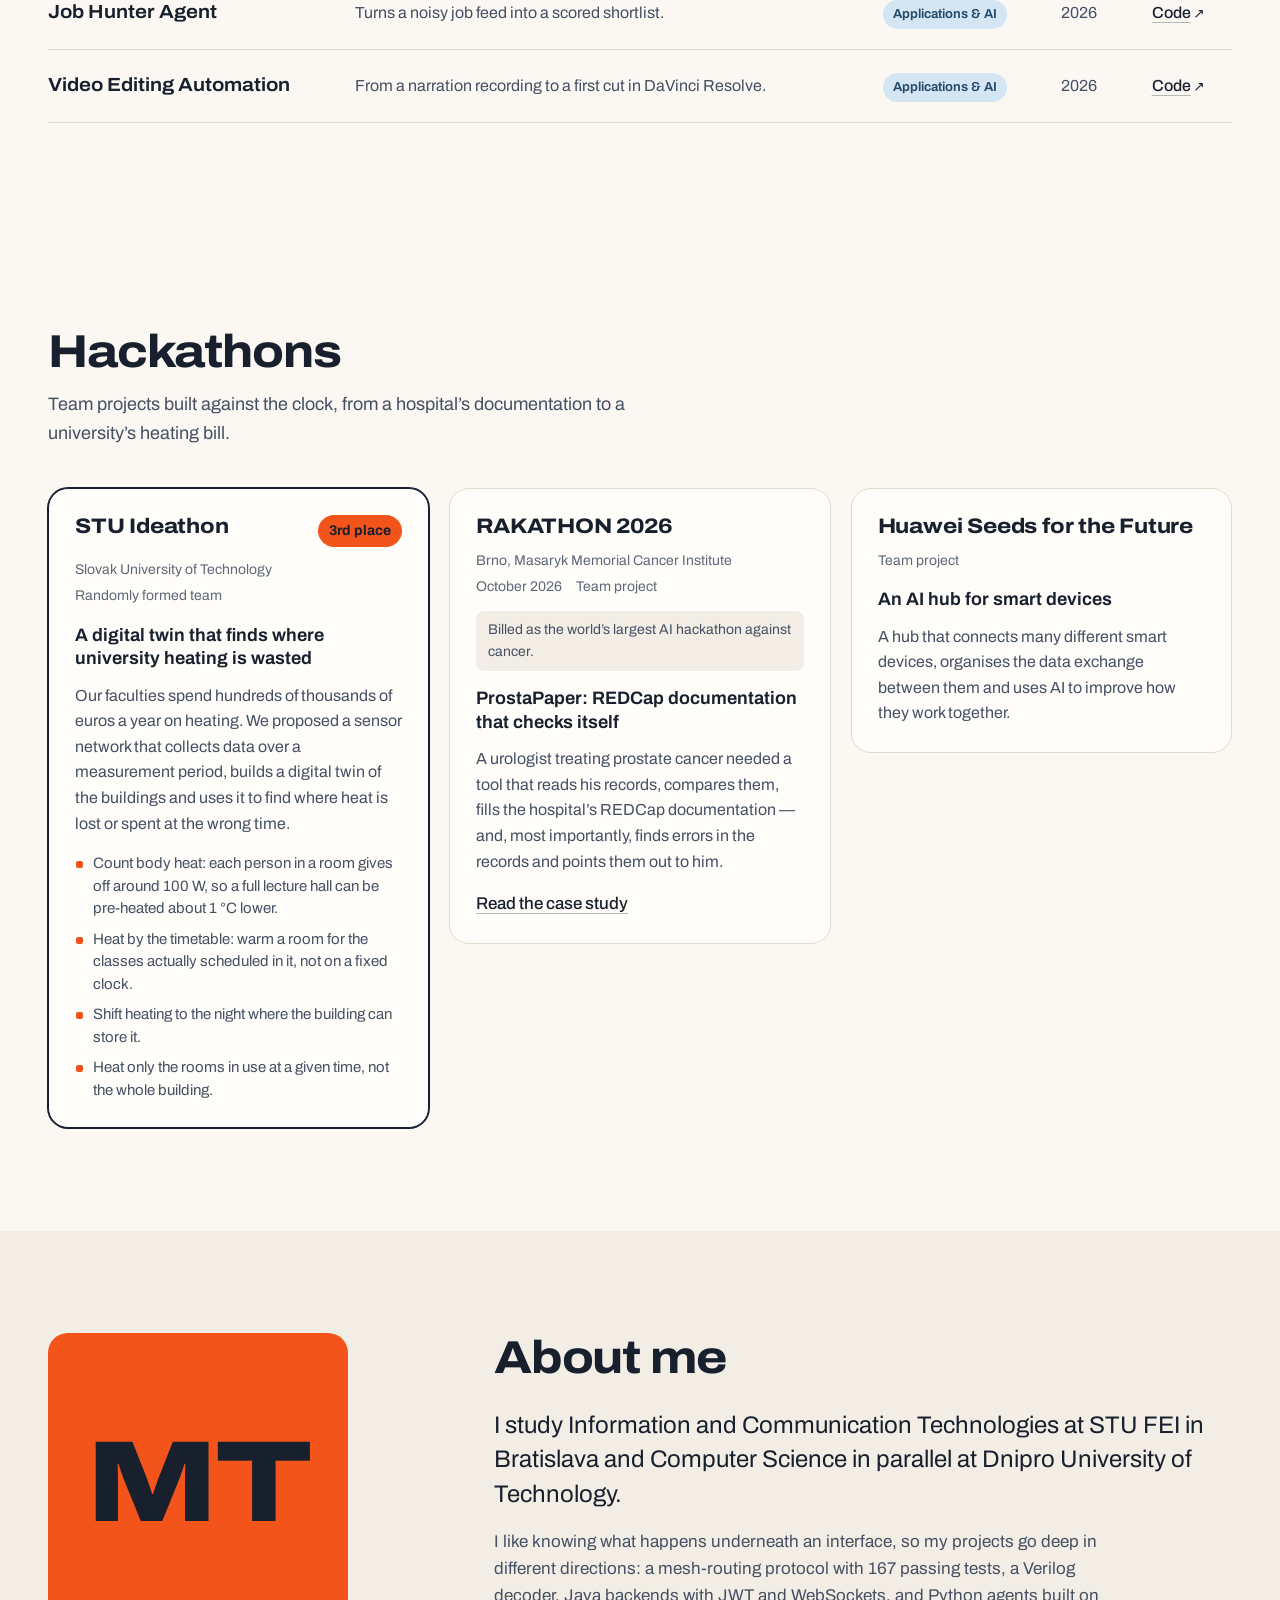
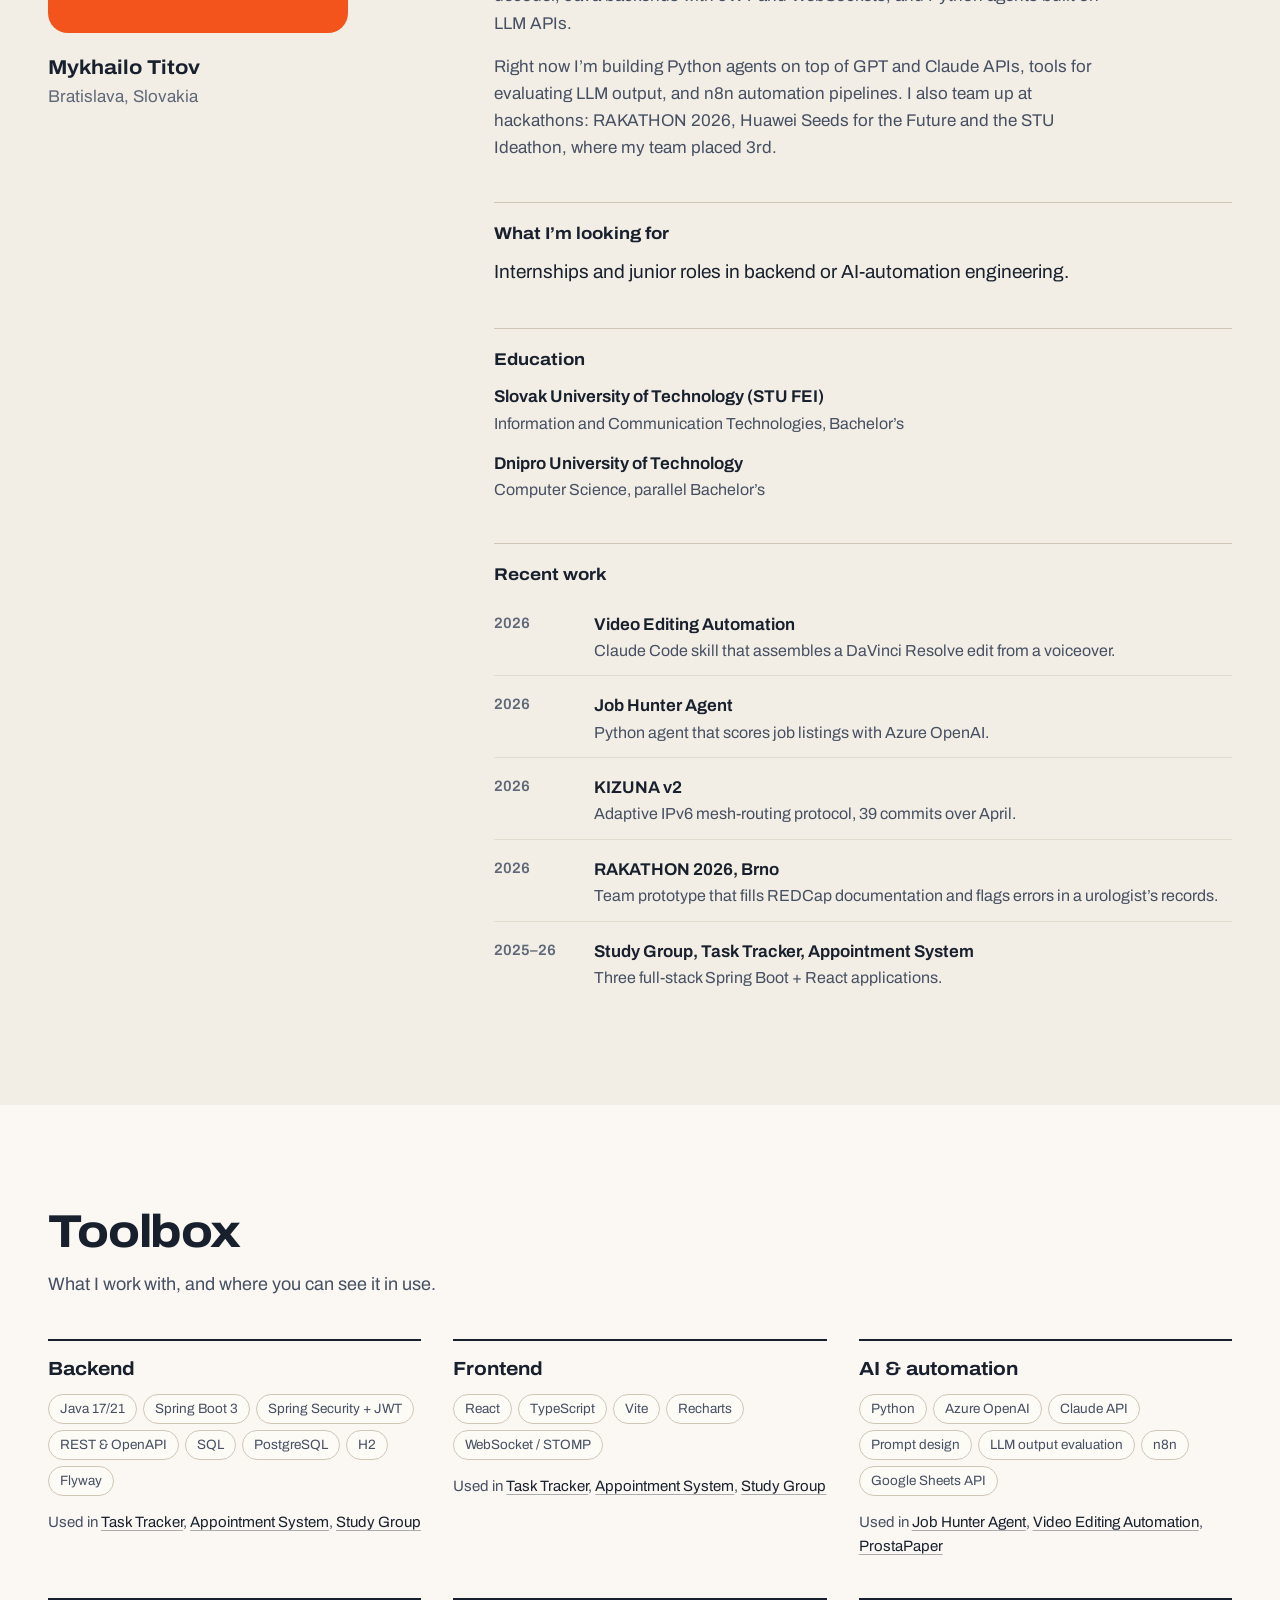
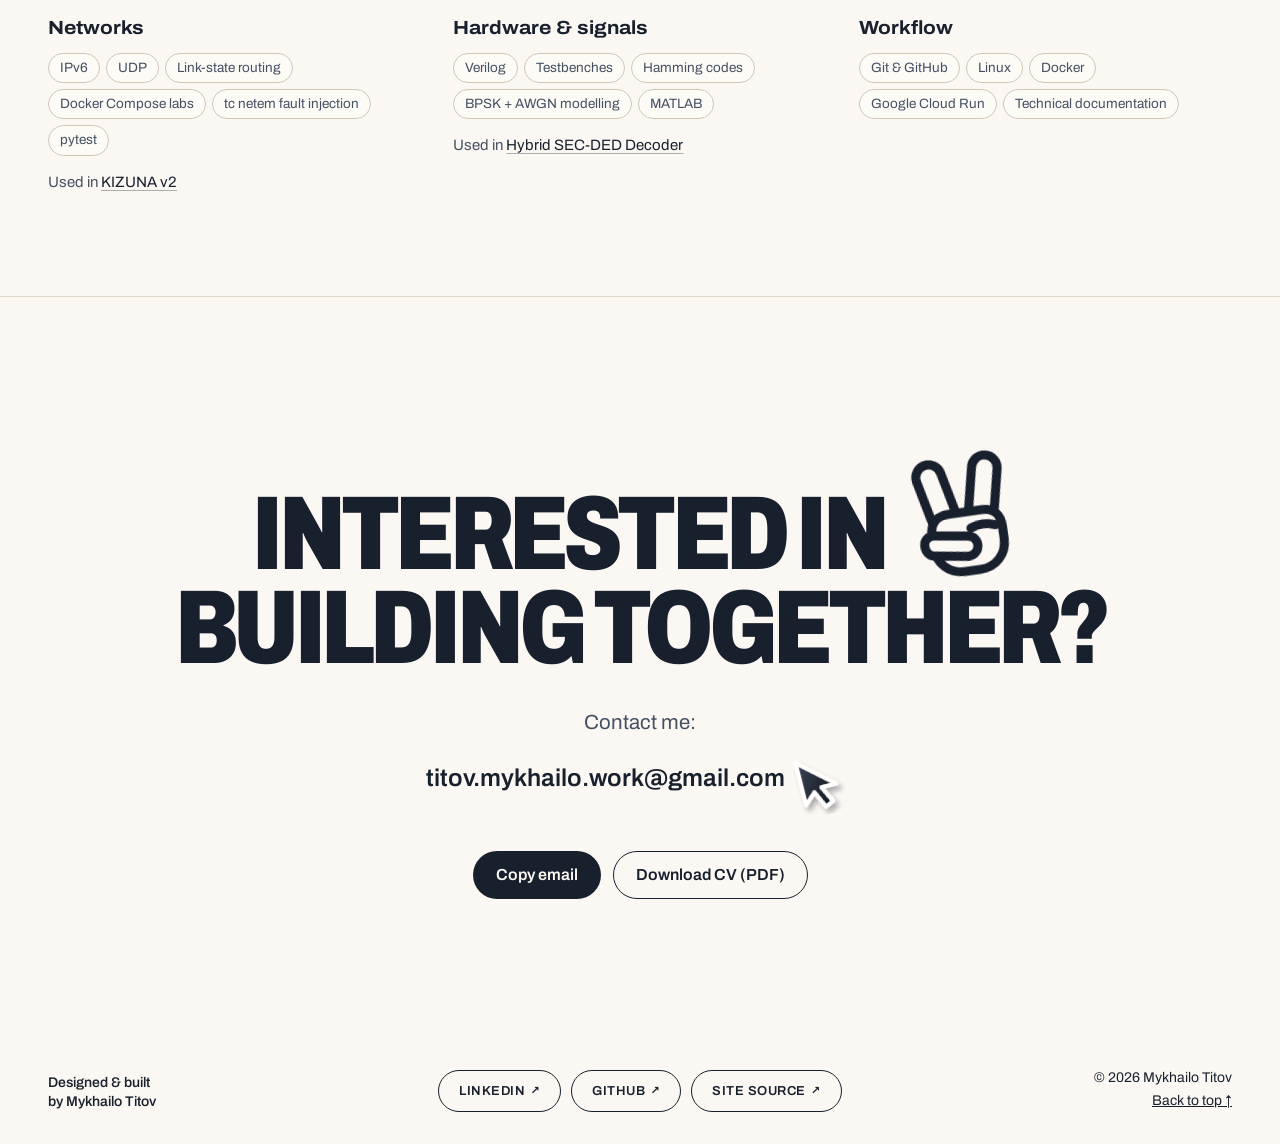
==== commit 45178a57: "Playful poster-style home page inspired by whyramachandran.design - Hero: "Curious" in a dot-matrix " ====
--- a/index.html
+++ b/index.html
@@ -14,23 +14,36 @@
 <link rel="stylesheet" href="styles.css"><script src="script.js" defer></script>
 <script type="application/ld+json">{"@context": "https://schema.org", "@type": "Person", "name": "Mykhailo Titov", "url": "https://titovmykhailo.me", "jobTitle": "Software engineer & ICT student", "email": "mailto:titov.mykhailo.work@gmail.com", "address": {"@type": "PostalAddress", "addressLocality": "Bratislava", "addressCountry": "SK"}, "alumniOf": [{"@type": "CollegeOrUniversity", "name": "Slovak University of Technology (STU FEI)"}, {"@type": "CollegeOrUniversity", "name": "Dnipro University of Technology"}], "sameAs": ["https://github.com/TitovMykhailo", "https://www.linkedin.com/in/titovmykhailo"], "award": ["3rd place, STU Ideathon"], "knowsAbout": ["Java", "Spring Boot", "React", "Python", "Network protocols", "IPv6", "Verilog", "LLM automation"]}</script>
 </head><body><a class="skip" href="#main">Skip to content</a><header class="site-header" id="top"><div class="wrap header-inner">
-<a class="brand" href="./"><span class="brand-mark" aria-hidden="true">MT</span><span class="brand-name">Mykhailo Titov</span></a>
+<a class="brand" href="./"><span class="brand-full">Mykhailo Titov</span><span class="brand-short" aria-hidden="true">MT</span></a>
 <nav class="site-nav" aria-label="Main"><a href="#work" data-nav="work">Work</a><a href="#about" data-nav="about">About</a><a href="resume.html" data-nav="resume">Resume</a><a href="#contact" data-nav="contact">Contact</a></nav>
 <a class="header-cta" href="https://github.com/TitovMykhailo" target="_blank" rel="noopener">GitHub<span class="ext" aria-hidden="true">↗</span><span class="sr-only"> (opens in a new tab)</span></a>
 </div></header><main id="main">
-<section class="hero" aria-labelledby="hero-title"><div class="wrap">
-<p class="status"><span class="status-dot" aria-hidden="true"></span>Open to internships in Bratislava</p>
-<h1 id="hero-title" class="display">Mykhailo Titov</h1>
-<div class="hero-grid">
-<div class="hero-copy">
-<p class="hero-role">Software engineer &amp; ICT student</p>
-<p class="hero-lead">I build across the stack — from a Verilog error-correcting decoder and a mesh-routing protocol to Spring Boot APIs and Python agents on top of LLMs.</p>
+<section class="hero" aria-labelledby="hero-title">
+<svg class="hero-dots" viewBox="0 0 1600 760" preserveAspectRatio="none" aria-hidden="true"><circle cx="518" cy="115" r="1.6"/><circle cx="116" cy="407" r="2.4"/><circle cx="932" cy="691" r="2"/><circle cx="60" cy="330" r="1.6"/><circle cx="385" cy="419" r="1.6"/><circle cx="1323" cy="94" r="2"/><circle cx="1009" cy="443" r="1.6"/><circle cx="923" cy="301" r="2"/><circle cx="75" cy="652" r="2.4"/><circle cx="671" cy="411" r="2.4"/><circle cx="896" cy="518" r="1.6"/><circle cx="931" cy="486" r="2.4"/><circle cx="156" cy="541" r="1.6"/><circle cx="990" cy="377" r="3"/><circle cx="1244" cy="354" r="3"/><circle cx="579" cy="189" r="2"/><circle cx="1118" cy="186" r="2.4"/><circle cx="840" cy="665" r="3"/><circle cx="461" cy="745" r="1.6"/><circle cx="819" cy="125" r="2.4"/><circle cx="243" cy="372" r="1.6"/><circle cx="1539" cy="59" r="2.4"/><circle cx="544" cy="266" r="3"/><circle cx="928" cy="347" r="1.6"/><circle cx="1511" cy="360" r="1.6"/><circle cx="97" cy="533" r="3"/><circle cx="455" cy="293" r="2.4"/><circle cx="36" cy="351" r="2"/><circle cx="977" cy="375" r="2"/><circle cx="1229" cy="98" r="2"/><circle cx="637" cy="697" r="3"/><circle cx="129" cy="341" r="2.4"/><circle cx="1413" cy="623" r="2.4"/><circle cx="1130" cy="750" r="3"/><circle cx="1532" cy="115" r="2"/><circle cx="242" cy="500" r="1.6"/><circle cx="776" cy="448" r="2.4"/><circle cx="451" cy="111" r="2.4"/><circle cx="976" cy="242" r="2"/><circle cx="1105" cy="392" r="1.6"/><circle cx="731" cy="662" r="3"/><circle cx="637" cy="300" r="3"/><circle cx="1015" cy="47" r="1.6"/><circle cx="1575" cy="335" r="1.6"/><circle cx="544" cy="40" r="1.6"/><circle cx="907" cy="408" r="2.4"/><circle cx="982" cy="53" r="2"/><circle cx="983" cy="113" r="2.4"/><circle cx="1529" cy="458" r="3"/><circle cx="197" cy="645" r="3"/><circle cx="769" cy="237" r="2"/><circle cx="164" cy="260" r="2.4"/><circle cx="766" cy="526" r="1.6"/><circle cx="328" cy="724" r="2.4"/><circle cx="235" cy="413" r="1.6"/><circle cx="1213" cy="227" r="1.6"/><circle cx="1114" cy="198" r="2.4"/><circle cx="1453" cy="270" r="2"/><circle cx="852" cy="592" r="2.4"/><circle cx="1018" cy="466" r="2"/><circle cx="1290" cy="622" r="2"/><circle cx="320" cy="375" r="1.6"/><circle cx="1583" cy="600" r="3"/><circle cx="415" cy="526" r="2.4"/><circle cx="716" cy="712" r="2.4"/><circle cx="1528" cy="277" r="2"/><circle cx="163" cy="357" r="2.4"/><circle cx="327" cy="474" r="1.6"/><circle cx="767" cy="496" r="1.6"/><circle cx="1335" cy="91" r="3"/><circle cx="1252" cy="570" r="3"/><circle cx="1422" cy="330" r="2.4"/><circle cx="139" cy="719" r="3"/><circle cx="741" cy="565" r="1.6"/><circle cx="1160" cy="129" r="2"/><circle cx="44" cy="449" r="3"/><circle cx="1290" cy="111" r="3"/><circle cx="1052" cy="266" r="2"/><circle cx="34" cy="608" r="1.6"/><circle cx="843" cy="710" r="3"/><circle cx="1578" cy="148" r="2"/><circle cx="45" cy="162" r="2"/><circle cx="1222" cy="248" r="3"/><circle cx="1335" cy="46" r="2.4"/><circle cx="1436" cy="503" r="3"/><circle cx="1323" cy="667" r="2"/><circle cx="851" cy="398" r="1.6"/><circle cx="1396" cy="590" r="1.6"/><circle cx="1242" cy="114" r="2"/><circle cx="758" cy="551" r="1.6"/><circle cx="522" cy="394" r="3"/><circle cx="1255" cy="81" r="1.6"/><circle cx="398" cy="210" r="1.6"/><circle cx="812" cy="427" r="1.6"/><circle cx="709" cy="466" r="2"/><circle cx="1108" cy="344" r="3"/><circle cx="812" cy="188" r="2.4"/><circle cx="1476" cy="678" r="2"/><circle cx="1344" cy="104" r="1.6"/><circle cx="628" cy="240" r="2"/><circle cx="685" cy="162" r="2.4"/><circle cx="1254" cy="682" r="2"/><circle cx="1503" cy="489" r="2.4"/><circle cx="229" cy="671" r="3"/><circle cx="351" cy="724" r="3"/><circle cx="1416" cy="124" r="2"/><circle cx="258" cy="328" r="3"/><circle cx="543" cy="149" r="2.4"/><circle cx="148" cy="278" r="2.4"/><circle cx="886" cy="335" r="1.6"/><circle cx="615" cy="393" r="2.4"/><circle cx="820" cy="49" r="2"/><circle cx="1555" cy="80" r="2.4"/><circle cx="435" cy="688" r="2"/><circle cx="433" cy="98" r="3"/><circle cx="1359" cy="514" r="2.4"/><circle cx="650" cy="408" r="3"/><circle cx="1121" cy="68" r="1.6"/><circle cx="1279" cy="139" r="1.6"/><circle cx="430" cy="13" r="1.6"/><circle cx="1283" cy="64" r="2"/><circle cx="107" cy="656" r="3"/><circle cx="18" cy="756" r="3"/><circle cx="1483" cy="204" r="2"/><circle cx="69" cy="539" r="1.6"/><circle cx="1551" cy="199" r="2"/><circle cx="323" cy="237" r="2.4"/><circle cx="850" cy="156" r="3"/><circle cx="800" cy="135" r="2.4"/><circle cx="1286" cy="756" r="1.6"/><circle cx="25" cy="557" r="2"/><circle cx="823" cy="187" r="3"/><circle cx="170" cy="622" r="3"/><circle cx="1050" cy="415" r="3"/><circle cx="1552" cy="234" r="2"/><circle cx="1572" cy="260" r="2"/><circle cx="648" cy="264" r="1.6"/><circle cx="1339" cy="11" r="2.4"/><circle cx="689" cy="42" r="3"/><circle cx="1393" cy="510" r="2.4"/><circle cx="958" cy="526" r="1.6"/><circle cx="735" cy="120" r="3"/><circle cx="6" cy="277" r="2.4"/><circle cx="1556" cy="416" r="2"/><circle cx="55" cy="671" r="2"/><circle cx="571" cy="1" r="3"/><circle cx="134" cy="212" r="2"/><circle cx="397" cy="590" r="1.6"/><circle cx="423" cy="68" r="3"/><circle cx="939" cy="299" r="2.4"/></svg>
+<div class="wrap hero-stage">
+<h1 id="hero-title" class="sr-only">Mykhailo Titov, curious software engineer</h1>
+<div class="hero-type" aria-hidden="true">
+<span class="ht-line ht-dots">Curious</span>
+<span class="ht-line ht-orange">S<button class="ht-toggle" type="button" tabindex="-1" aria-pressed="false" data-toggle><span class="ht-knob"></span></button>FTWARE</span>
+<span class="ht-line ht-black">ENG<span class="ht-capsule"><i class="tint-sky"></i><i class="tint-peach"></i><i class="tint-mint"></i><i class="tint-lilac"></i><b></b></span>NEER<span class="ht-sticker"><span>&lt;/&gt;</span></span></span>
+<figure class="hero-card"><div class="hero-card-art"><svg class="mesh-card" viewBox="0 0 300 118" aria-hidden="true">
+<g class="mc-edges"><line x1="36" y1="80" x2="96" y2="30"/><line x1="96" y1="30" x2="152" y2="86"/><line x1="96" y1="30" x2="214" y2="34"/><line x1="152" y1="86" x2="214" y2="34"/><line x1="152" y1="86" x2="266" y2="88"/><line x1="214" y1="34" x2="266" y2="88"/><line x1="36" y1="80" x2="152" y2="86"/></g><circle class="mc-node" style="--d:0.0s" cx="36" cy="80" r="9"/><circle class="mc-node" style="--d:0.45s" cx="96" cy="30" r="9"/><circle class="mc-node" style="--d:0.9s" cx="152" cy="86" r="9"/><circle class="mc-node" style="--d:1.35s" cx="214" cy="34" r="9"/><circle class="mc-node" style="--d:1.8s" cx="266" cy="88" r="9"/>
+<circle class="mc-packet" r="5"><animateMotion dur="3.2s" repeatCount="indefinite" path="M36 80 L96 30 L214 34 L266 88"/></circle>
+<circle class="mc-packet mc-packet-2" r="4"><animateMotion dur="2.6s" begin="1s" repeatCount="indefinite" path="M266 88 L152 86 L36 80"/></circle></svg></div><figcaption lang="uk">Український <em>SOFTWARE ENGINEER,</em> що будує речі від бітів до штучного інтелекту.</figcaption></figure>
+</div>
+</div>
+<div class="wrap hero-foot">
+<p class="hero-places-label"><span class="status-dot" aria-hidden="true"></span>Open to internships. Studying and building at</p>
+<div class="marquee" aria-label="Places"><ul class="marquee-track"><li class="nm-wide">STU FEI</li><li class="nm-serif">Dnipro University of Technology</li><li class="nm-condensed">RAKATHON 2026</li><li class="nm-plain">Huawei Seeds for the Future</li><li class="nm-dots">STU Ideathon</li></ul><ul class="marquee-track" aria-hidden="true"><li class="nm-wide">STU FEI</li><li class="nm-serif">Dnipro University of Technology</li><li class="nm-condensed">RAKATHON 2026</li><li class="nm-plain">Huawei Seeds for the Future</li><li class="nm-dots">STU Ideathon</li></ul></div>
 <div class="hero-actions"><a class="btn btn-signal" href="#work">See the projects</a><a class="btn btn-outline" href="assets/Mykhailo_Titov_CV.pdf" download>Download CV (PDF)</a></div>
-<p class="hero-links"><a class="text-link" href="https://github.com/TitovMykhailo" target="_blank" rel="noopener">GitHub<span class="ext" aria-hidden="true">↗</span><span class="sr-only"> (opens in a new tab)</span></a><a class="text-link" href="https://www.linkedin.com/in/titovmykhailo" target="_blank" rel="noopener">LinkedIn<span class="ext" aria-hidden="true">↗</span><span class="sr-only"> (opens in a new tab)</span></a><a class="text-link" href="mailto:titov.mykhailo.work@gmail.com">Email</a></p>
 </div>
-<figure class="stack" aria-labelledby="stack-caption"><ol class="bands"><li class="band tint-sky"><div class="band-head"><h3>Applications &amp; AI</h3><p>Python pipelines that put LLMs to work</p></div><ul class="band-projects"><li><a href="projects/job-hunter.html">Job Hunter Agent</a></li><li><a href="projects/video-editor.html">Video Editing Automation</a></li><li><a href="projects/prostapaper.html">ProstaPaper</a></li></ul></li><li class="band tint-peach"><div class="band-head"><h3>Backend &amp; web</h3><p>Java, Spring Boot and React apps</p></div><ul class="band-projects"><li><a href="projects/task-tracker.html">Task Tracker</a></li><li><a href="projects/clinic.html">Appointment System</a></li><li><a href="projects/study-group.html">Study Group</a></li></ul></li><li class="band tint-mint"><div class="band-head"><h3>Networks</h3><p>Protocols over UDP and IPv6</p></div><ul class="band-projects"><li><a href="projects/kizuna.html">KIZUNA v2</a></li></ul></li><li class="band tint-lilac"><div class="band-head"><h3>Hardware &amp; signals</h3><p>Verilog and error-correcting codes</p></div><ul class="band-projects"><li><a href="projects/secded.html">Hybrid SEC-DED Decoder</a></li></ul></li></ol>
-<figcaption id="stack-caption">Every project, by the layer of the system it works at.</figcaption></figure>
-</div></div></section>
+</section>
+<section class="intro" id="about-intro" aria-label="Introduction"><div class="wrap intro-inner">
+<p class="intro-text">Hi, I’m <span class="intro-avatar intro-avatar-mono" aria-hidden="true">MT</span> Mykhailo<svg class="ico ico-peace" viewBox="0 0 64 64" aria-hidden="true"><g fill="var(--paper)" stroke="currentColor" stroke-width="4.4" stroke-linejoin="round" stroke-linecap="round"><rect x="15.5" y="4" width="13" height="34" rx="6.5" transform="rotate(-13 22 36)"/><rect x="33" y="3" width="13" height="35" rx="6.5" transform="rotate(12 39.5 36)"/><path d="M14 40c0-6 4-9 10-9h17c6 0 9 4 9 10v6c0 8-6 14-14 14h-8c-8 0-14-6-14-14Z"/><path d="M34 39.5c4-1.6 8.5-1.6 12.5 0" fill="none"/><path d="M9.5 45.5c0-3 2.4-5 5.4-4.6l17 2.4c3 .4 4.8 3 4.3 6-.5 2.8-3.2 4.6-6 4.2l-16.4-2.4c-2.7-.4-4.3-2.8-4.3-5.6Z"/></g></svg>, an ICT student at <span class="intro-pill">STU FEI</span> building software from bits<svg class="ico" viewBox="0 0 48 48" aria-hidden="true"><g fill="none" stroke="currentColor" stroke-width="3.4" stroke-linecap="round" stroke-linejoin="round"><rect x="12" y="12" width="24" height="24" rx="4"/><rect x="19" y="19" width="10" height="10" rx="1.5"/><path d="M18 5v7M24 5v7M30 5v7M18 36v7M24 36v7M30 36v7M5 18h7M5 24h7M5 30h7M36 18h7M36 24h7M36 30h7"/></g></svg>, networks<svg class="ico" viewBox="0 0 48 48" aria-hidden="true"><g fill="none" stroke="currentColor" stroke-width="3.4" stroke-linecap="round"><path d="M10 37 24 11 38 37 10 37M24 11v17M10 37l14-9 14 9"/></g><g fill="var(--paper)" stroke="currentColor" stroke-width="3.4"><circle cx="24" cy="11" r="5"/><circle cx="10" cy="37" r="5"/><circle cx="38" cy="37" r="5"/><circle cx="24" cy="28" r="4"/></g></svg> and APIs<svg class="ico" viewBox="0 0 48 48" aria-hidden="true"><g fill="none" stroke="currentColor" stroke-width="3.6" stroke-linecap="round" stroke-linejoin="round"><path d="M18 7c-5 0-6.5 2.5-6.5 6.5v6c0 2.8-1.6 4.5-5 4.5 3.4 0 5 1.7 5 4.5v6c0 4 1.5 6.5 6.5 6.5M30 7c5 0 6.5 2.5 6.5 6.5v6c0 2.8 1.6 4.5 5 4.5-3.4 0-5 1.7-5 4.5v6c0 4-1.5 6.5-6.5 6.5"/></g></svg> to AI agents<svg class="ico" viewBox="0 0 48 48" aria-hidden="true"><g fill="none" stroke="currentColor" stroke-width="3.4" stroke-linejoin="round"><path d="M20 7c1.4 8.6 4.4 11.6 13 13-8.6 1.4-11.6 4.4-13 13-1.4-8.6-4.4-11.6-13-13 8.6-1.4 11.6-4.4 13-13Z"/><path d="M37 29c.7 4 2 5.3 6 6-4 .7-5.3 2-6 6-.7-4-2-5.3-6-6 4-.7 5.3-2 6-6Z"/></g></svg>.</p>
+<svg class="scroll-badge" viewBox="0 0 120 120" aria-hidden="true"><defs><path id="badge-circle" d="M60 60 m-44 0 a44 44 0 1 1 88 0 a44 44 0 1 1 -88 0"/></defs><text><textPath href="#badge-circle">SCROLL ✦ SCROLL ✦ SCROLL ✦ </textPath></text></svg>
+<p class="skills-label">with my skills in:</p>
+<ul class="skill-cloud"><li class="sk sk-outline" style="--r:-22deg">Curiosity</li><li class="sk sk-filled">Spring Boot</li><li class="sk sk-outline">Python</li><li class="sk sk-dots">IPv6 mesh</li><li class="sk sk-condensed">Java</li><li class="sk sk-outline" style="--r:18deg">Teamwork</li><li class="sk sk-circle">Verilog</li><li class="sk sk-serif">LLM agents</li><li class="sk sk-filled">React + TypeScript</li><li class="sk sk-outline">PostgreSQL</li><li class="sk sk-mono">Docker</li><li class="sk sk-amp">&amp;</li></ul>
+</div></section>
 <section class="section work" id="work" aria-labelledby="work-title"><div class="wrap">
 <h2 id="work-title">Selected work</h2><p class="section-lead">Four projects in depth. Screens and numbers come from the code itself.</p>
 <div class="cases"><article class="case" aria-labelledby="case-task-tracker">
@@ -109,10 +122,14 @@
 <h2 id="toolbox-title">Toolbox</h2><p class="section-lead">What I work with, and where you can see it in use.</p>
 <ul class="tool-grid"><li class="tool"><h3>Backend</h3><ul class="chips"><li>Java 17/21</li><li>Spring Boot 3</li><li>Spring Security + JWT</li><li>REST &amp; OpenAPI</li><li>SQL</li><li>PostgreSQL</li><li>H2</li><li>Flyway</li></ul><p class="used-in">Used in <a href="projects/task-tracker.html">Task Tracker</a>, <a href="projects/clinic.html">Appointment System</a>, <a href="projects/study-group.html">Study Group</a></p></li><li class="tool"><h3>Frontend</h3><ul class="chips"><li>React</li><li>TypeScript</li><li>Vite</li><li>Recharts</li><li>WebSocket / STOMP</li></ul><p class="used-in">Used in <a href="projects/task-tracker.html">Task Tracker</a>, <a href="projects/clinic.html">Appointment System</a>, <a href="projects/study-group.html">Study Group</a></p></li><li class="tool"><h3>AI &amp; automation</h3><ul class="chips"><li>Python</li><li>Azure OpenAI</li><li>Claude API</li><li>Prompt design</li><li>LLM output evaluation</li><li>n8n</li><li>Google Sheets API</li></ul><p class="used-in">Used in <a href="projects/job-hunter.html">Job Hunter Agent</a>, <a href="projects/video-editor.html">Video Editing Automation</a>, <a href="projects/prostapaper.html">ProstaPaper</a></p></li><li class="tool"><h3>Networks</h3><ul class="chips"><li>IPv6</li><li>UDP</li><li>Link-state routing</li><li>Docker Compose labs</li><li>tc netem fault injection</li><li>pytest</li></ul><p class="used-in">Used in <a href="projects/kizuna.html">KIZUNA v2</a></p></li><li class="tool"><h3>Hardware &amp; signals</h3><ul class="chips"><li>Verilog</li><li>Testbenches</li><li>Hamming codes</li><li>BPSK + AWGN modelling</li><li>MATLAB</li></ul><p class="used-in">Used in <a href="projects/secded.html">Hybrid SEC-DED Decoder</a></p></li><li class="tool"><h3>Workflow</h3><ul class="chips"><li>Git &amp; GitHub</li><li>Linux</li><li>Docker</li><li>Google Cloud Run</li><li>Technical documentation</li></ul></li></ul></div></section>
 </main><section class="contact" id="contact" aria-labelledby="contact-title"><div class="wrap contact-inner">
-<h2 id="contact-title">Let’s talk</h2>
-<p class="contact-lead">Email is the fastest way to reach me.</p>
-<a class="contact-mail" href="mailto:titov.mykhailo.work@gmail.com">titov.mykhailo.work<wbr>@gmail.com</a>
-<div class="contact-actions"><button class="btn btn-light" type="button" data-copy-email="titov.mykhailo.work@gmail.com">Copy email</button><a class="btn btn-ghost-light" href="assets/Mykhailo_Titov_CV.pdf" download>Download CV (PDF)</a><a class="text-link-light" href="https://www.linkedin.com/in/titovmykhailo" target="_blank" rel="noopener">LinkedIn<span class="ext" aria-hidden="true">↗</span><span class="sr-only"> (opens in a new tab)</span></a><a class="text-link-light" href="https://github.com/TitovMykhailo" target="_blank" rel="noopener">GitHub<span class="ext" aria-hidden="true">↗</span><span class="sr-only"> (opens in a new tab)</span></a></div>
+<h2 id="contact-title" class="contact-title"><span class="ct-line">Interested in <svg class="ico ico-peace" viewBox="0 0 64 64" aria-hidden="true"><g fill="var(--paper)" stroke="currentColor" stroke-width="4.4" stroke-linejoin="round" stroke-linecap="round"><rect x="15.5" y="4" width="13" height="34" rx="6.5" transform="rotate(-13 22 36)"/><rect x="33" y="3" width="13" height="35" rx="6.5" transform="rotate(12 39.5 36)"/><path d="M14 40c0-6 4-9 10-9h17c6 0 9 4 9 10v6c0 8-6 14-14 14h-8c-8 0-14-6-14-14Z"/><path d="M34 39.5c4-1.6 8.5-1.6 12.5 0" fill="none"/><path d="M9.5 45.5c0-3 2.4-5 5.4-4.6l17 2.4c3 .4 4.8 3 4.3 6-.5 2.8-3.2 4.6-6 4.2l-16.4-2.4c-2.7-.4-4.3-2.8-4.3-5.6Z"/></g></svg></span><span class="ct-line">building together?</span></h2>
+<p class="contact-lead">Contact me:</p>
+<p class="contact-mail-row"><a class="contact-mail" href="mailto:titov.mykhailo.work@gmail.com">titov.mykhailo.work<wbr>@gmail.com</a><svg class="cursor3d" viewBox="0 0 80 80" aria-hidden="true"><defs><filter id="cur-shadow" x="-30%" y="-30%" width="160%" height="160%"><feDropShadow dx="3" dy="6" stdDeviation="3.5" flood-color="#18202E" flood-opacity=".35"/></filter><linearGradient id="cur-fill" x1="0" y1="0" x2="1" y2="1"><stop offset="0" stop-color="#3a4252"/><stop offset="1" stop-color="#0d121b"/></linearGradient></defs><path filter="url(#cur-shadow)" d="M14 8 L14 62 L28 49 L38 70 L48 65 L38 45 L57 45 Z" fill="url(#cur-fill)" stroke="#fff" stroke-width="5" stroke-linejoin="round"/></svg></p>
+<div class="contact-actions"><button class="btn btn-dark" type="button" data-copy-email="titov.mykhailo.work@gmail.com">Copy email</button><a class="btn btn-outline" href="assets/Mykhailo_Titov_CV.pdf" download>Download CV (PDF)</a></div>
 <p class="copy-status" id="copy-status" role="status" aria-live="polite"></p>
-</div></section><footer class="site-footer"><div class="wrap footer-inner"><p>© <span data-year>2026</span> Mykhailo Titov</p><p>Bratislava, Slovakia</p><a href="https://github.com/TitovMykhailo/TitovMykhailo.github.io" target="_blank" rel="noopener">Site source<span class="ext" aria-hidden="true">↗</span><span class="sr-only"> (opens in a new tab)</span></a><a href="#top">Back to top</a></div></footer>
+</div></section><footer class="site-footer"><div class="wrap footer-inner">
+<p class="footer-made">Designed &amp; built<br>by Mykhailo Titov</p>
+<p class="footer-pills"><a class="pill-link" href="https://www.linkedin.com/in/titovmykhailo" target="_blank" rel="noopener">LinkedIn<span class="ext" aria-hidden="true">↗</span><span class="sr-only"> (opens in a new tab)</span></a><a class="pill-link" href="https://github.com/TitovMykhailo" target="_blank" rel="noopener">GitHub<span class="ext" aria-hidden="true">↗</span><span class="sr-only"> (opens in a new tab)</span></a><a class="pill-link" href="https://github.com/TitovMykhailo/TitovMykhailo.github.io" target="_blank" rel="noopener">Site source<span class="ext" aria-hidden="true">↗</span><span class="sr-only"> (opens in a new tab)</span></a></p>
+<p class="footer-end">© <span data-year>2026</span> Mykhailo Titov<br><a href="#top">Back to top ↑</a></p>
+</div></footer>
 </body></html>
--- a/styles.css
+++ b/styles.css
@@ -5,6 +5,9 @@
 @font-face{font-family:'Archivo';src:url('assets/fonts/archivo-latin.woff2') format('woff2');font-weight:100 900;font-stretch:62% 125%;font-style:normal;font-display:swap;unicode-range:U+0000-00FF,U+0131,U+0152-0153,U+02BB-02BC,U+02C6,U+02DA,U+02DC,U+0304,U+0308,U+0329,U+2000-206F,U+20AC,U+2122,U+2191,U+2193,U+2212,U+2215,U+FEFF,U+FFFD}
 @font-face{font-family:'Archivo';src:url('assets/fonts/archivo-latin-ext.woff2') format('woff2');font-weight:100 900;font-stretch:62% 125%;font-style:normal;font-display:swap;unicode-range:U+0100-02BA,U+02BD-02C5,U+02C7-02CC,U+02CE-02D7,U+02DD-02FF,U+0304,U+0308,U+0329,U+1D00-1DBF,U+1E00-1E9F,U+1EF2-1EFF,U+2020,U+20A0-20AB,U+20AD-20C0,U+2113,U+2C60-2C7F,U+A720-A7FF}
 @font-face{font-family:'JetBrains Mono';src:url('assets/fonts/jetbrains-mono-latin.woff2') format('woff2');font-weight:400;font-display:swap}
+
+@font-face{font-family:'Doto';src:url('assets/fonts/doto-latin.woff2') format('woff2');font-weight:100 900;font-display:swap}
+@font-face{font-family:'Instrument Serif';src:url('assets/fonts/instrument-serif-italic-latin.woff2') format('woff2');font-style:italic;font-weight:400;font-display:swap}
 
 :root{
   --paper:#FBF8F3; --paper-2:#F3EEE5; --card:#FFFDF9;
@@ -62,46 +65,93 @@
 .tint-sky{background:var(--sky);--deep:var(--sky-deep)}
 .tint-lilac{background:var(--lilac);--deep:var(--lilac-deep)}
 
-/* ---------- header */
-.site-header{position:sticky;top:0;z-index:50;background:rgba(251,248,243,.9);-webkit-backdrop-filter:saturate(1.4) blur(12px);backdrop-filter:saturate(1.4) blur(12px);border-bottom:1px solid transparent;transition:border-color .2s}
+/* used by the social preview image (make_assets.py) */
+.brand-mark{display:grid;place-items:center;background:var(--signal);color:var(--ink);font-weight:800;font-stretch:120%;letter-spacing:.02em}
+
+/* ---------- header: text-only, uppercase, like a poster masthead */
+.site-header{position:sticky;top:0;z-index:50;background:rgba(251,248,243,.88);-webkit-backdrop-filter:saturate(1.4) blur(12px);backdrop-filter:saturate(1.4) blur(12px);border-bottom:1px solid transparent;transition:border-color .2s}
 .site-header.scrolled{border-bottom-color:var(--rule)}
-.header-inner{display:flex;align-items:center;gap:32px;height:68px}
-.brand{display:flex;align-items:center;gap:12px;text-decoration:none;font-weight:650;font-size:16px;margin-right:auto}
-.brand-mark{display:grid;place-items:center;width:36px;height:36px;border-radius:9px;background:var(--signal);color:var(--ink);font-weight:800;font-stretch:120%;font-size:14px;letter-spacing:.02em}
-.site-nav{display:flex;gap:28px}
-.site-nav a{position:relative;font-size:15px;font-weight:500;color:var(--ink-2);text-decoration:none;padding:8px 0}
-.site-nav a:hover,.site-nav a[aria-current],.site-nav a.active{color:var(--ink)}
-.site-nav a[aria-current]::after,.site-nav a.active::after{content:'';position:absolute;left:0;right:0;bottom:2px;height:2px;background:var(--signal);border-radius:2px}
-.header-cta{font-size:15px;font-weight:600;text-decoration:none;border:1.5px solid var(--ink);border-radius:999px;padding:9px 16px}
-.header-cta:hover{background:var(--ink);color:var(--paper)}
-
-/* ---------- hero */
-.hero{padding:clamp(28px,4vw,52px) 0 clamp(56px,7vw,96px)}
-.status{display:inline-flex;align-items:center;gap:10px;font-size:15px;font-weight:500;color:var(--ink-2);background:var(--card);border:1px solid var(--rule);border-radius:999px;padding:6px 14px 6px 12px}
-.status-dot{width:9px;height:9px;border-radius:50%;background:#2E9E5B;box-shadow:0 0 0 3px rgba(46,158,91,.18)}
-.display{font-weight:780;font-stretch:125%;font-size:clamp(52px,9.2vw,128px);line-height:.92;letter-spacing:-.035em;margin:22px 0 clamp(28px,4vw,48px);text-wrap:balance}
-.hero-grid{display:grid;grid-template-columns:minmax(0,4.4fr) minmax(0,7.6fr);gap:clamp(32px,5vw,64px);align-items:center}
-.hero-role{font-size:20px;font-weight:650;font-stretch:110%;margin-bottom:12px}
-.hero-lead{font-size:clamp(18px,1.6vw,21px);line-height:1.55;color:var(--ink-2);max-width:42ch}
-.hero-actions{display:flex;flex-wrap:wrap;gap:12px;margin-top:32px}
-.hero-links{display:flex;flex-wrap:wrap;gap:20px;margin-top:22px;font-size:16px}
-
-/* the stack: the one bold element on the page */
-.stack{margin:0}
-.bands{position:relative;display:grid;gap:10px;padding-left:34px}
-.bands::before{content:'';position:absolute;left:11px;top:36px;bottom:36px;width:3px;border-radius:3px;background:var(--signal);transform-origin:top;animation:trace 1s .15s cubic-bezier(.6,0,.2,1) both}
-.band{position:relative;display:grid;gap:12px;padding:16px 18px 18px 22px;border-radius:var(--r-md);animation:band .5s cubic-bezier(.2,.7,.2,1) both}
-.band:nth-child(1){animation-delay:.1s}.band:nth-child(2){animation-delay:.3s}.band:nth-child(3){animation-delay:.5s}.band:nth-child(4){animation-delay:.7s}
-.band::before{content:'';position:absolute;left:-30px;top:50%;width:13px;height:13px;margin-top:-6.5px;border-radius:50%;background:var(--paper);border:3px solid var(--signal)}
-.band-head{display:flex;flex-wrap:wrap;align-items:baseline;gap:2px 12px}
-.band-head h3{font-size:17px;font-weight:700;font-stretch:112%;letter-spacing:-.005em;white-space:nowrap}
-.band-head p{font-size:14px;color:var(--deep)}
-.band-projects{display:flex;flex-wrap:wrap;gap:6px}
-.band-projects a{display:inline-flex;align-items:center;min-height:38px;padding:0 14px;border-radius:999px;background:var(--card);border:1px solid rgba(24,32,46,.08);font-size:15px;font-weight:550;text-decoration:none;transition:background-color .15s,color .15s}
-.band-projects a:hover{background:var(--ink);color:var(--paper)}
-.stack figcaption{margin:14px 0 0 34px;font-size:14px;color:var(--ink-3)}
-@keyframes trace{from{transform:scaleY(0)}to{transform:scaleY(1)}}
-@keyframes band{from{opacity:0;transform:translateX(10px)}to{opacity:1;transform:none}}
+.header-inner{display:grid;grid-template-columns:1fr auto 1fr;align-items:center;height:76px}
+.brand,.site-nav a,.header-cta{font-size:15px;font-weight:550;letter-spacing:.01em;text-transform:uppercase;text-decoration:none;color:var(--ink)}
+.brand{justify-self:start}
+.brand-short{display:none}
+.site-nav{display:flex;gap:clamp(24px,4.4vw,64px)}
+.site-nav a{position:relative;padding:8px 0}
+.site-nav a::after{content:'';position:absolute;left:0;right:0;bottom:2px;height:2px;border-radius:2px;background:var(--signal);transform:scaleX(0);transition:transform .2s}
+.site-nav a:hover::after,.site-nav a[aria-current]::after,.site-nav a.active::after{transform:none}
+.header-cta{justify-self:end}
+.header-cta:hover{color:var(--signal-deep)}
+
+/* ---------- hero: one big typographic poster */
+.hero{position:relative;overflow:hidden;padding:clamp(28px,5vw,72px) 0 clamp(40px,5vw,64px)}
+.hero-dots{position:absolute;inset:0;width:100%;height:100%;fill:#8E95A1;opacity:.45;pointer-events:none}
+.hero-stage{position:relative;display:flex;justify-content:center}
+.hero-type{position:relative;display:flex;flex-direction:column;align-items:flex-start;font-size:clamp(50px,11vw,168px);line-height:.88;color:var(--ink)}
+.ht-line{display:block;white-space:nowrap}
+.ht-dots{font-family:'Doto',var(--font);font-variation-settings:'ROND' 100,'wght' 900;font-size:.8em;line-height:1.05;letter-spacing:-.01em}
+.ht-orange{color:var(--signal);font-weight:800;letter-spacing:-.04em;margin-top:.04em}
+.ht-black{position:relative;font-weight:850;font-stretch:110%;letter-spacing:-.045em;margin-top:.05em}
+.ht-toggle{position:relative;display:inline-block;width:1.7em;height:.72em;margin:0 .04em 0 .02em;padding:0;border:0;border-radius:999px;cursor:pointer;vertical-align:baseline;background:linear-gradient(180deg,#F27A4A 0%,#D2412C 52%,#A1282A 100%);box-shadow:0 0 0 .045em #F3895C,inset 0 .035em .05em rgba(255,255,255,.45),inset 0 -.07em .09em rgba(80,10,10,.35),0 .05em .1em rgba(24,32,46,.25);transition:background .4s,box-shadow .4s}
+.ht-knob{position:absolute;top:.06em;left:.06em;width:.6em;height:.6em;border-radius:50%;background:radial-gradient(circle at 34% 28%,#fff 0%,#f4f4f4 42%,#cfcfd2 100%);box-shadow:0 .035em .07em rgba(0,0,0,.4),inset 0 -.025em .04em rgba(0,0,0,.18);transition:transform .5s cubic-bezier(.3,1.5,.5,1)}
+.ht-toggle[aria-pressed="true"]{background:linear-gradient(180deg,#78D59E 0%,#2E9E5B 55%,#1C6B40 100%);box-shadow:0 0 0 .045em #8CDCAE,inset 0 .035em .05em rgba(255,255,255,.45),inset 0 -.07em .09em rgba(5,40,20,.35),0 .05em .1em rgba(24,32,46,.25)}
+.ht-toggle[aria-pressed="true"] .ht-knob{transform:translateX(.98em)}
+.ht-toggle:focus-visible{outline-offset:.06em}
+.ht-capsule{position:relative;display:inline-block;width:.3em;height:.72em;margin:0 .05em;border-radius:999px;overflow:hidden;vertical-align:baseline;box-shadow:0 0 0 .02em rgba(24,32,46,.18)}
+.ht-capsule i{display:block;height:25%}
+.ht-capsule b{position:absolute;left:50%;top:.07em;bottom:.07em;width:.028em;margin-left:-.014em;background:var(--signal);border-radius:1em}
+.ht-sticker{position:absolute;right:-.46em;bottom:-.04em;display:grid;place-items:center;width:2.7em;height:2.7em;font-size:.17em;border-radius:.62em;background:#2B4D3B;color:#D4F5AC;box-shadow:0 .14em 0 #A9C5B3;transform:rotate(-12deg)}
+.ht-sticker span{font:500 .9em/1 var(--mono);letter-spacing:-.04em}
+.hero-card{position:absolute;right:0;top:-.2em;width:2.1em;margin:0}
+.hero-card-art{border-radius:.09em;overflow:hidden;background:linear-gradient(135deg,#F7A35C 0%,var(--signal) 70%);box-shadow:0 18px 40px -24px rgba(180,60,20,.6)}
+.mesh-card{display:block;width:100%;height:auto}
+.mc-edges line{stroke:rgba(24,32,46,.45);stroke-width:2}
+.mc-node{fill:#FFF3E6;stroke:var(--ink);stroke-width:2.5;transform-box:fill-box;transform-origin:center;animation:node 2.6s var(--d) ease-in-out infinite}
+.mc-packet{fill:var(--ink)}
+.mc-packet-2{fill:#FFF3E6;stroke:var(--ink);stroke-width:1.5}
+@keyframes node{50%{transform:scale(1.18)}}
+.hero-card figcaption{margin-top:.06em;font-size:max(12.5px,.084em);line-height:1.35;text-align:right;color:var(--ink-2)}
+.hero-card em{font-style:normal;font-weight:650;color:var(--signal-deep)}
+.hero-foot{position:relative;margin-top:clamp(36px,5vw,64px);text-align:center}
+.hero-places-label{display:inline-flex;align-items:center;gap:10px;font-size:17px;color:var(--ink-2)}
+.status-dot{flex:none;width:9px;height:9px;border-radius:50%;background:#2E9E5B;box-shadow:0 0 0 3px rgba(46,158,91,.18)}
+.marquee{display:flex;overflow:hidden;margin-top:22px;-webkit-mask-image:linear-gradient(90deg,transparent,#000 12%,#000 88%,transparent);mask-image:linear-gradient(90deg,transparent,#000 12%,#000 88%,transparent)}
+.marquee-track{flex:none;display:flex;align-items:center;gap:72px;padding-right:72px;animation:marquee 34s linear infinite}
+.marquee:hover .marquee-track{animation-play-state:paused}
+.marquee-track li{font-size:clamp(20px,2.2vw,30px);color:#8A909B;white-space:nowrap;line-height:1.2}
+.nm-wide{font-weight:800;font-stretch:125%;letter-spacing:-.02em}
+.nm-serif{font-family:'Instrument Serif',serif;font-style:italic;font-size:1.15em!important}
+.nm-condensed{font-weight:800;font-stretch:62%;letter-spacing:.03em;text-transform:uppercase;font-size:1.1em!important}
+.nm-plain{font-weight:600}
+.nm-dots{font-family:'Doto',var(--font);font-variation-settings:'ROND' 100,'wght' 900;font-size:1.1em!important}
+@keyframes marquee{to{transform:translateX(-100%)}}
+.hero-actions{display:flex;flex-wrap:wrap;justify-content:center;gap:12px;margin-top:32px}
+
+/* ---------- intro: a sentence with things inside it */
+.intro{padding:clamp(48px,7vw,104px) 0 clamp(56px,8vw,112px)}
+.intro-inner{position:relative}
+.intro-text{max-width:19em;font-size:clamp(28px,4.4vw,66px);line-height:1.24;font-weight:500;letter-spacing:-.025em}
+.ico{display:inline-block;width:.86em;height:.86em;vertical-align:-.1em;margin:0 0 0 .16em}
+.ico-peace{width:1.02em;height:1.02em;vertical-align:-.14em;margin-left:.08em}
+.intro-text .ico-peace{margin-right:-.1em}
+.intro-avatar{display:inline-block;width:1.05em;height:1.05em;vertical-align:-.17em;border-radius:.16em;object-fit:cover;transform:rotate(-3deg)}
+.intro-avatar-mono{display:inline-grid;place-items:center;font-size:.4em;width:2.5em;height:2.5em;vertical-align:-.24em;border-radius:.4em;background:var(--signal);color:var(--ink);font-weight:800;font-stretch:125%;letter-spacing:.01em}
+.intro-pill{display:inline-block;padding:0 .3em;border:.05em solid currentColor;border-radius:999px;font-weight:650;line-height:1.08}
+.scroll-badge{position:absolute;right:0;top:0;width:118px;height:118px;animation:spin 20s linear infinite}
+.scroll-badge text{font:700 10.5px var(--font);letter-spacing:.42em;fill:var(--ink)}
+@keyframes spin{to{transform:rotate(1turn)}}
+.skills-label{margin:clamp(40px,5vw,72px) 0 18px;font-size:clamp(18px,1.7vw,24px);font-weight:500}
+.skill-cloud{display:flex;flex-wrap:wrap;align-items:center;gap:12px 10px;margin-top:.5em;font-size:clamp(19px,3.2vw,46px)}
+.sk{display:inline-flex;align-items:center;justify-content:center;min-height:1.72em;padding:0 .62em;border:2px solid var(--ink);border-radius:999px;line-height:1;white-space:nowrap;background:var(--paper);transform:rotate(var(--r,0deg));transition:transform .25s}
+.sk:hover{transform:rotate(var(--r,0deg)) scale(1.04)}
+.sk[style]{margin:.28em .14em}
+.sk-outline{font-weight:500}
+.sk-filled{background:var(--ink);color:var(--paper);font-weight:800;font-stretch:108%}
+.sk-dots{font-family:'Doto',var(--font);font-variation-settings:'ROND' 100,'wght' 900}
+.sk-condensed{font-weight:800;font-stretch:62%;letter-spacing:.03em;text-transform:uppercase}
+.sk-serif{font-family:'Instrument Serif',serif;font-style:italic;font-size:1.12em}
+.sk-mono{font-family:var(--mono);font-size:.82em}
+.sk-circle{width:4.4em;height:4.4em;min-height:0;padding:0;font-size:.42em;font-weight:700;border-radius:50%}
+.sk-amp{width:1.72em;height:1.72em;min-height:0;padding:0;border-radius:50%;font-size:1.35em;font-weight:800}
 
 /* ---------- sections */
 .section{padding:clamp(64px,8vw,112px) 0}
@@ -281,21 +331,27 @@
 .used-in a:hover{text-decoration-color:var(--signal)}
 
 /* ---------- contact & footer */
-.contact{background:var(--ink);color:var(--paper);padding:clamp(72px,9vw,128px) 0}
-.contact :focus-visible{outline-color:#93C5FD}
-.contact h2{font-size:clamp(32px,3.6vw,48px);font-stretch:112%;font-weight:750;letter-spacing:-.025em}
-.contact-lead{font-size:18px;color:rgba(251,248,243,.78);margin-top:12px}
-.contact-mail{display:inline-block;margin-top:36px;font-size:clamp(26px,5.4vw,68px);font-weight:750;font-stretch:115%;letter-spacing:-.03em;line-height:1.05;text-decoration:underline;text-decoration-color:var(--signal);text-decoration-thickness:.07em;text-underline-offset:.16em;overflow-wrap:anywhere}
-.contact-mail:hover{color:var(--signal)}
-.contact-actions{display:flex;flex-wrap:wrap;align-items:center;gap:12px 22px;margin-top:40px}
-.text-link-light{white-space:nowrap;color:var(--paper);text-decoration:underline;text-decoration-color:rgba(251,248,243,.4);text-underline-offset:4px;font-weight:500}
-.text-link-light:hover{text-decoration-color:var(--signal)}
-.copy-status{min-height:24px;margin-top:16px;font-size:15px;color:#B9E3C6}
-.site-footer{padding:28px 0;font-size:15px;color:var(--ink-2)}
-.footer-inner{display:flex;flex-wrap:wrap;gap:12px 28px;align-items:center}
-.footer-inner p:first-child{margin-right:auto}
-.site-footer a{color:var(--ink-2)}
-.site-footer a:hover{color:var(--ink)}
+.contact{padding:clamp(88px,12vw,180px) 0 clamp(56px,8vw,104px);text-align:center;border-top:1px solid var(--rule)}
+.contact-title{font-size:clamp(34px,8.2vw,124px);font-weight:850;font-stretch:78%;letter-spacing:-.045em;line-height:.9;text-transform:uppercase}
+.ct-line{display:block;white-space:nowrap}
+.contact-title .ico-peace{width:1.2em;height:1.2em;vertical-align:-.08em;margin-left:.06em;transform:rotate(-8deg)}
+.contact-title .ico-peace g{stroke-width:4.6}
+.contact-lead{margin-top:clamp(20px,2.4vw,32px);font-size:clamp(18px,1.6vw,24px);color:var(--ink-2)}
+.contact-mail-row{display:inline-flex;align-items:center;margin-top:4px}
+.contact-mail{font-size:clamp(19px,1.9vw,27px);font-weight:600;text-decoration:none;overflow-wrap:anywhere;background:linear-gradient(var(--signal),var(--signal)) 0 100%/0 3px no-repeat;transition:background-size .25s}
+.contact-mail:hover{background-size:100% 3px}
+.cursor3d{width:clamp(46px,5vw,76px);height:auto;margin:.5em 0 0 .25em;transform:rotate(-14deg);animation:nudge 2.4s ease-in-out infinite}
+@keyframes nudge{50%{transform:rotate(-14deg) translate(-5px,-4px)}}
+.contact-actions{display:flex;flex-wrap:wrap;justify-content:center;gap:12px;margin-top:36px}
+.copy-status{min-height:24px;margin-top:14px;font-size:15px;color:#21794A}
+.site-footer{padding:28px 0 32px}
+.footer-inner{display:grid;grid-template-columns:1fr auto 1fr;align-items:end;gap:20px}
+.footer-made{font-size:14px;font-weight:550;line-height:1.35}
+.footer-pills{display:flex;flex-wrap:wrap;justify-content:center;gap:10px}
+.pill-link{display:inline-flex;align-items:center;gap:2px;min-height:42px;padding:0 20px;border:1.5px solid var(--ink);border-radius:999px;font-size:13px;font-weight:600;letter-spacing:.04em;text-transform:uppercase;text-decoration:none;color:var(--ink)}
+.pill-link:hover{background:var(--ink);color:var(--paper)}
+.footer-end{text-align:right;font-size:14px;line-height:1.6}
+.footer-end a{color:var(--ink)}
 
 /* ---------- case study pages */
 .breadcrumb{display:flex;gap:10px;font-size:15px;color:var(--ink-3);margin:28px 0 40px}
@@ -348,34 +404,95 @@
 .pager b{font-size:22px;font-weight:700;font-stretch:110%}
 .pager-next{text-align:right}
 
-/* ---------- resume */
+/* ---------- resume / CV: an A4 sheet on screen, exact A4 in print */
 .resume-page{padding:32px 0 96px}
-.resume-tools{display:flex;flex-wrap:wrap;justify-content:space-between;align-items:center;gap:16px;max-width:860px;margin:0 auto 24px;color:var(--ink-2)}
+.resume-solo{padding-top:40px}
+.resume-tools{display:flex;flex-wrap:wrap;justify-content:space-between;align-items:center;gap:16px;max-width:210mm;margin:0 auto 24px;color:var(--ink-2)}
 .resume-tools div{display:flex;gap:10px}
-.cv{max-width:860px;margin:0 auto;background:var(--card);border:1px solid var(--rule);border-radius:var(--r-lg);padding:clamp(24px,5vw,56px);font-size:15.5px;line-height:1.5}
-.cv-head{display:flex;flex-wrap:wrap;justify-content:space-between;gap:16px;padding-bottom:22px;border-bottom:2px solid var(--ink)}
-.cv h1{font-size:clamp(34px,4vw,44px);font-weight:780;font-stretch:120%;letter-spacing:-.03em}
-.cv-role{color:var(--ink-2);margin-top:6px}
-.cv-contacts{display:grid;gap:2px;font-size:14.5px;text-align:right}
-.cv-contacts a{color:var(--ink);text-decoration:none}
-.cv section{margin-top:24px}
-.cv h2{font-size:16px;font-weight:750;font-stretch:112%;padding-bottom:6px;margin-bottom:12px;border-bottom:1px solid var(--rule)}
-.cv section>p{color:var(--ink-2)}
-.cv-list{display:grid;gap:12px}
-.cv-row{display:flex;justify-content:space-between;gap:12px}
-.cv-row span{color:var(--ink-3);font-variant-numeric:tabular-nums}
-.cv-list p{color:var(--ink-2)}
-.cv-stack{font-size:13.5px;color:var(--ink-3)!important}
-.cv-compact{gap:8px}
-.cv-ink{color:var(--ink)}
-.cv-skills{display:grid;gap:6px}
-.cv-skills li{display:grid;grid-template-columns:150px 1fr;gap:12px}
-.cv-skills span{color:var(--ink-2)}
+.cv{--cv-pad:12mm;display:flex;flex-direction:column;width:100%;max-width:210mm;min-height:297mm;margin:0 auto;background:#fff;color:var(--ink);font-size:9.1pt;line-height:1.42;border-radius:6px;box-shadow:0 0 0 1px var(--rule),0 40px 90px -50px rgba(24,32,46,.55);overflow:hidden}
+.cv a{color:inherit;text-decoration:none}
+.cv-head{display:flex;justify-content:space-between;align-items:flex-start;gap:8mm;padding:var(--cv-pad) var(--cv-pad) 5.5mm}
+.cv-id{display:flex;align-items:center;gap:4.5mm}
+.cv-mark{flex:none;display:grid;place-items:center;width:15mm;height:15mm;border-radius:3.6mm;background:var(--signal);color:var(--ink);font-size:14pt;font-weight:800;font-stretch:125%;letter-spacing:.02em}
+.cv h1{font-size:25pt;font-weight:780;font-stretch:122%;letter-spacing:-.03em;line-height:1}
+.cv-headline{font-size:10.5pt;font-weight:600;font-stretch:105%;color:var(--ink-2);margin-top:2mm}
+.cv-contacts{flex:none;text-align:right;font-size:8.4pt;line-height:1.6;color:var(--ink-2)}
+.cv-contacts a{color:var(--ink);font-weight:500}
+.cv-layers{display:grid;grid-template-columns:repeat(4,minmax(0,1fr));gap:1.4mm;padding:0 var(--cv-pad)}
+.cv-layers span{padding:1.5mm 2.4mm;border-radius:1.6mm;font-size:7.4pt;font-weight:650;color:var(--deep);white-space:nowrap;overflow:hidden;text-overflow:ellipsis}
+.cv-body{flex:1;display:grid;grid-template-columns:60mm minmax(0,1fr);grid-template-areas:"side main";margin-top:5.5mm}
+.cv-main{grid-area:main;padding:5mm var(--cv-pad) var(--cv-pad) 7mm}
+.cv-side{grid-area:side;background:var(--paper-2);padding:5mm 6mm var(--cv-pad) var(--cv-pad)}
+.cv h2{display:flex;align-items:center;gap:2.2mm;margin:0 0 2.4mm;font-size:9.6pt;font-weight:750;font-stretch:115%;letter-spacing:.005em;break-after:avoid}
+.cv h2::before{content:'';flex:none;width:3.4mm;height:1.1mm;border-radius:.6mm;background:var(--signal)}
+.cv-section+.cv-section{margin-top:4.6mm}
+.cv-profile{font-size:9.3pt;line-height:1.5;color:var(--ink-2)}
+.cv-list>li+li{margin-top:2.3mm;padding-top:2.3mm;border-top:.25mm solid var(--rule)}
+.cv-row{display:flex;align-items:center;gap:2mm}
+.cv h3{font-size:9.8pt;font-weight:700;font-stretch:108%}
+.cv-tag{font-size:6.6pt;font-weight:650;padding:.45mm 1.8mm;border-radius:99px;color:var(--deep);white-space:nowrap}
+.cv-badge{font-size:6.8pt;font-weight:750;padding:.45mm 1.9mm;border-radius:99px;background:var(--signal);color:var(--ink);white-space:nowrap}
+.cv-year{margin-left:auto;font-size:8pt;color:var(--ink-3);font-variant-numeric:tabular-nums;white-space:nowrap}
+.cv-outcome{font-weight:600;margin-top:.7mm;line-height:1.35}
+.cv-points{margin-top:.8mm}
+.cv-points li{position:relative;padding-left:3.4mm;color:var(--ink-2)}
+.cv-points li::before{content:'';position:absolute;left:.4mm;top:.62em;width:1.3mm;height:1.3mm;border-radius:.3mm;background:var(--signal)}
+.cv-foot{margin-top:.8mm;font-size:7.6pt;color:var(--ink-3)}
+.cv-foot a{color:var(--ink-2)}
+.cv-where{font-size:7.9pt;color:var(--ink-3);margin-top:.3mm}
+.cv-text{color:var(--ink-2);margin-top:.5mm}
+.cv-more li{color:var(--ink-2)}
+.cv-more li+li{margin-top:1.2mm}
+.cv-more b{color:var(--ink);font-weight:650}
+.cv-block+.cv-block{margin-top:5mm}
+.cv-plain li+li{margin-top:1.9mm}
+.cv-plain b{display:block;font-size:8.6pt;font-weight:650;line-height:1.3}
+.cv-plain span{display:block;font-size:8.1pt;line-height:1.4;color:var(--ink-2)}
+.cv-now{font-size:8.3pt;line-height:1.45;color:var(--ink-2)}
+.cv-chips{display:flex;flex-wrap:wrap;gap:1.2mm}
+.cv-chips li{font-size:7.8pt;font-weight:600;padding:.7mm 2.2mm;border-radius:99px;background:#fff;border:.25mm solid var(--rule-strong)}
+@media screen and (max-width:860px){
+  .cv{--cv-pad:20px;min-height:0;font-size:14px;border-radius:14px}
+  .cv-head{flex-direction:column;gap:16px}
+  .cv-contacts{text-align:left;font-size:13px}
+  .cv h1{font-size:30px}.cv-headline{font-size:15px}
+  .cv-layers{grid-template-columns:1fr 1fr}
+  .cv-layers span{font-size:12px}
+  .cv-body{grid-template-columns:1fr;grid-template-areas:"main" "side"}
+  .cv-main{padding:8px var(--cv-pad) 24px}
+  .cv-side{padding:24px var(--cv-pad)}
+  .cv h2{font-size:15px;margin-bottom:10px}
+  .cv h3{font-size:15px}
+  .cv-profile{font-size:14.5px}
+  .cv-tag,.cv-badge{font-size:11px;padding:2px 8px}
+  .cv-year,.cv-where,.cv-foot{font-size:12.5px}
+  .cv-plain b{font-size:14px}.cv-plain span{font-size:13.5px}
+  .cv-now{font-size:14px}
+  .cv-chips li{font-size:12.5px;padding:3px 9px}
+}
 
 /* ---------- responsive */
+@media (max-width:1100px){
+  .hero-card{position:static;align-self:flex-end;width:min(300px,64vw);margin-top:.22em}
+  .hero-card-art{border-radius:12px}
+  .hero-card figcaption{font-size:13px;margin-top:8px}
+  .scroll-badge{width:96px;height:96px}
+}
+@media (max-width:720px){
+  .header-inner{grid-template-columns:auto 1fr;gap:12px}
+  .brand-full{display:none}.brand-short{display:inline}
+  .site-nav{justify-self:end;gap:18px}
+  .site-nav a{font-size:13px}
+  .header-cta{display:none}
+  .scroll-badge{display:none}
+  .sk[style]{transform:rotate(calc(var(--r,0deg) * .4))}
+  .footer-inner{grid-template-columns:1fr;text-align:center;justify-items:center}
+  .footer-end{text-align:center}
+  .hero-card figcaption{font-size:12.5px}
+  .marquee-track{gap:44px;padding-right:44px}
+  .ct-line{white-space:normal}
+}
 @media (max-width:1024px){
-  .hero-grid{grid-template-columns:1fr}
-  .hero-lead{max-width:56ch}
   .tool-grid{grid-template-columns:repeat(2,minmax(0,1fr))}
 }
 @media (max-width:900px){
@@ -394,10 +511,8 @@
   .fact-code{grid-row:auto}
 }
 @media (max-width:720px){
-  .header-cta{display:none}
   .header-inner{gap:16px}
   .site-nav{gap:18px}
-  .band{padding:14px 14px 16px 18px}
   .tool-grid{grid-template-columns:1fr}
   .metrics b{font-size:24px}
   .metrics-lg b{font-size:28px}
@@ -411,15 +526,10 @@
   .projects-table td:nth-child(3){padding:8px 0 4px}
   .pager{grid-template-columns:1fr}
   .pager-next{text-align:left}
-  .cv-contacts{text-align:left}
-  .cv-skills li{grid-template-columns:1fr;gap:0}
 }
 @media (max-width:560px){
-  .brand-name{display:none}
   .site-nav{gap:16px;margin-left:auto}
   .site-nav a{font-size:15px}
-  .hero-actions .btn{flex:1 1 auto}
-  .band-projects a{min-height:36px;padding:0 12px;font-size:14.5px}
   .metrics-facts b{font-size:18px}
   .contact-mail{font-size:clamp(20px,6.2vw,28px);font-stretch:105%}
   .metrics{gap:10px}
@@ -432,29 +542,18 @@
 @media (prefers-reduced-motion:reduce){
   html{scroll-behavior:auto}
   *,*::before,*::after{animation:none!important;transition:none!important}
+  .marquee{overflow-x:auto}
 }
 
 @media print{
   @page{size:A4;margin:12mm 14mm}
+  @page cv{size:A4;margin:0}
   body{background:#fff;font-size:10pt}
-  .site-header,.site-footer,.skip,.resume-tools,.contact,.toc,.pager,.hero-actions,.case-actions{display:none!important}
-  .resume-page{padding:0}
+  .site-header,.site-footer,.skip,.resume-tools,.contact,.toc,.pager,.hero-actions,.case-actions,.hero-dots,.marquee,.scroll-badge{display:none!important}
+  .resume-page,.resume-solo{padding:0}
   .resume-page .wrap{padding:0;max-width:none}
-  .cv{border:0;border-radius:0;padding:0;max-width:none;font-size:9.1pt;line-height:1.34;background:#fff}
-  .cv h1{font-size:24pt}
-  .cv section{margin-top:8pt}
-  .cv h2{break-after:avoid}
-  .cv h2{font-size:10.5pt;margin-bottom:5pt;padding-bottom:3pt}
-  .cv-head{padding-bottom:10pt}
-  .cv-list{gap:6pt}
-  .cv-compact{gap:4pt}
-  .cv-contacts{font-size:9pt}
-  .cv-stack{font-size:8.6pt}
-  .cv-skills{grid-template-columns:1fr 1fr;gap:3pt 18pt}
-  .cv-skills li{display:block}
-  .cv-skills b::after{content:': '}
+  .cv{page:cv;width:210mm;max-width:none;height:297mm;min-height:0;border-radius:0;box-shadow:none;-webkit-print-color-adjust:exact;print-color-adjust:exact}
   a{text-decoration:none}
-  .bands::before,.band{animation:none}
 }
 
 /* ---------- hackathons */
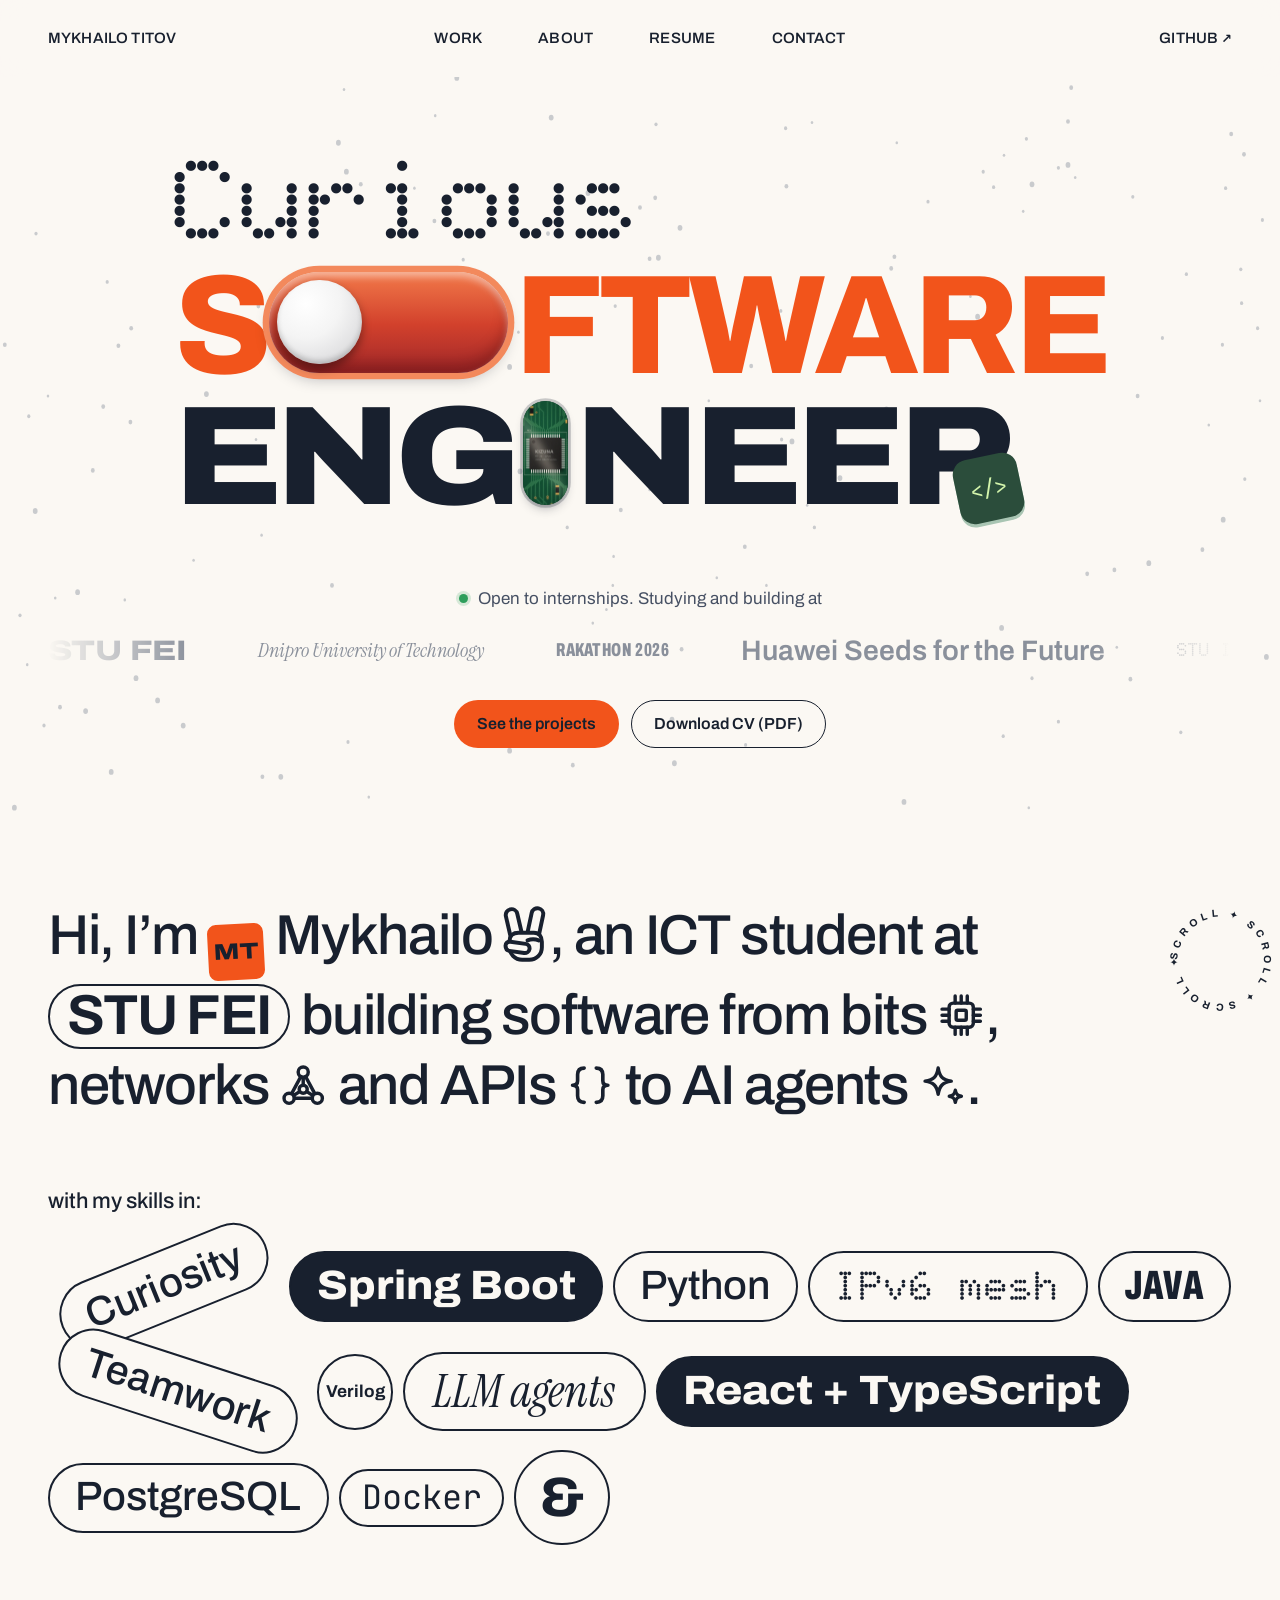
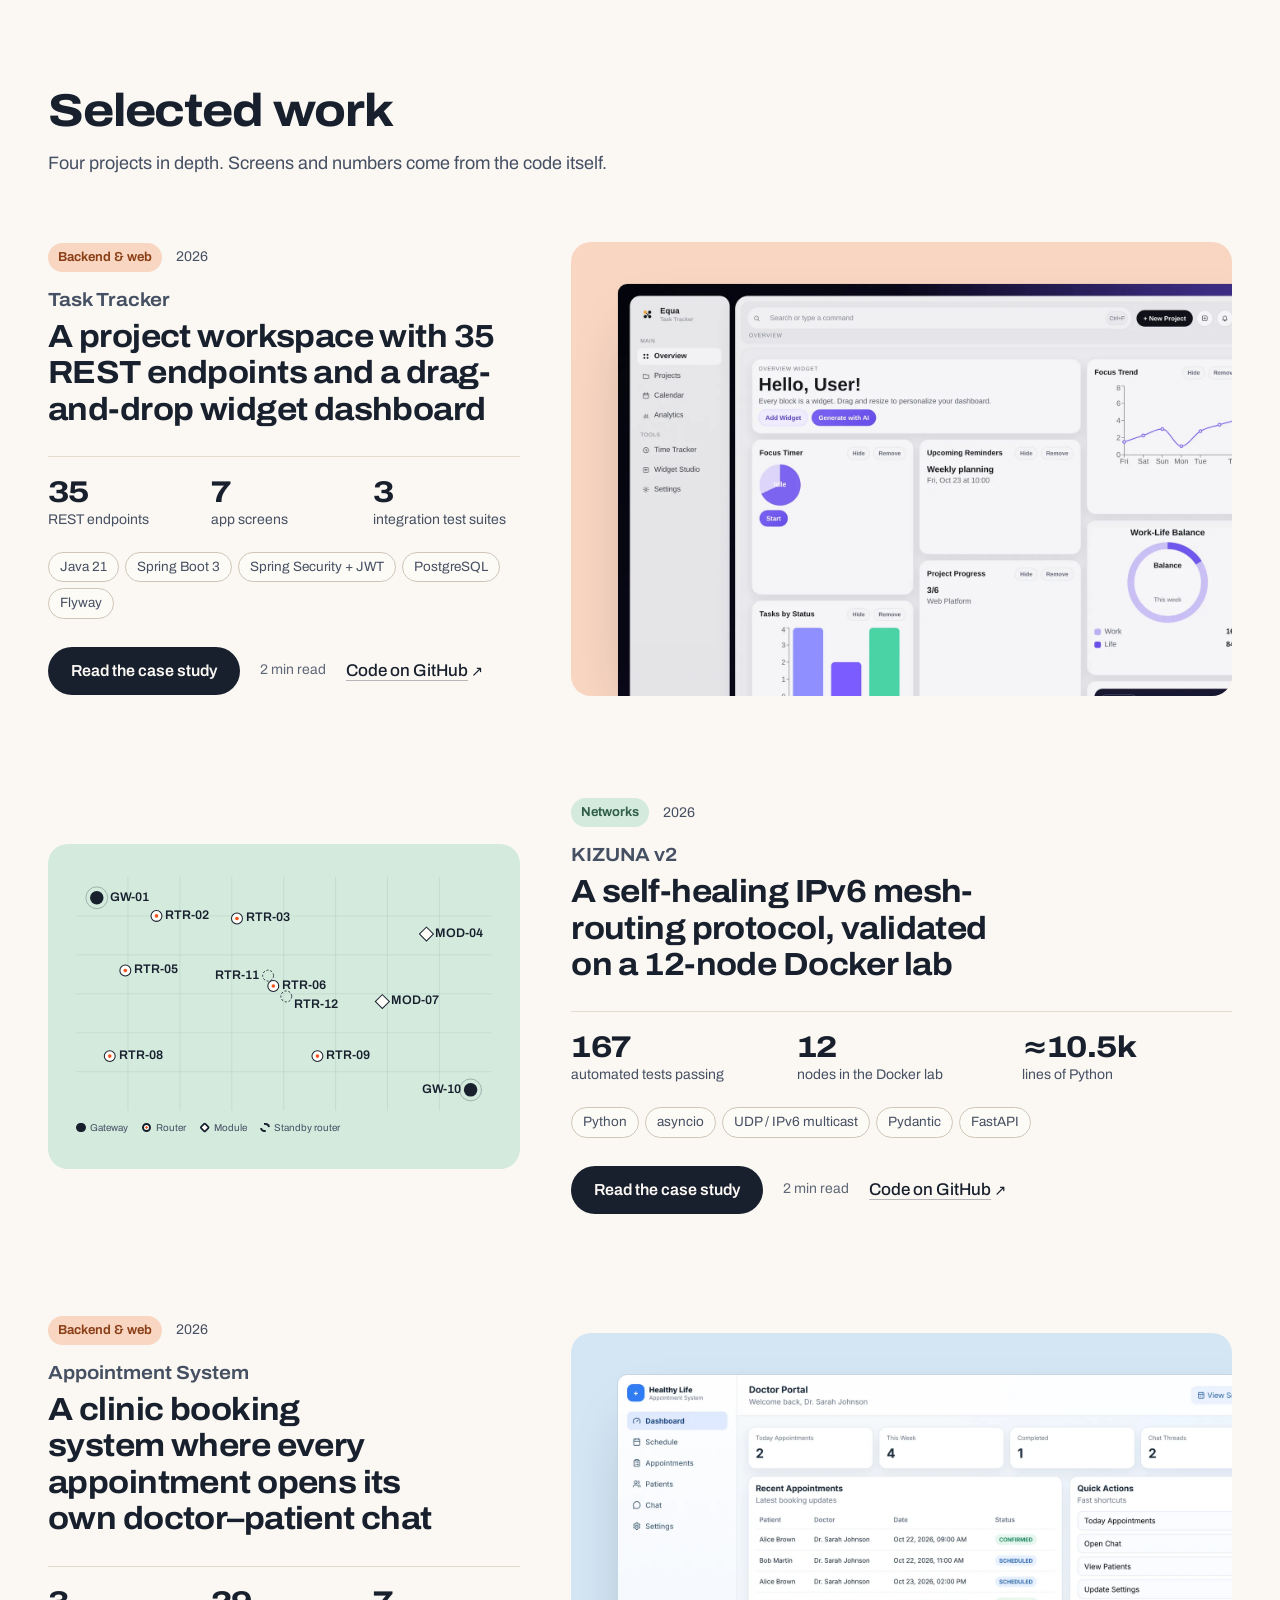
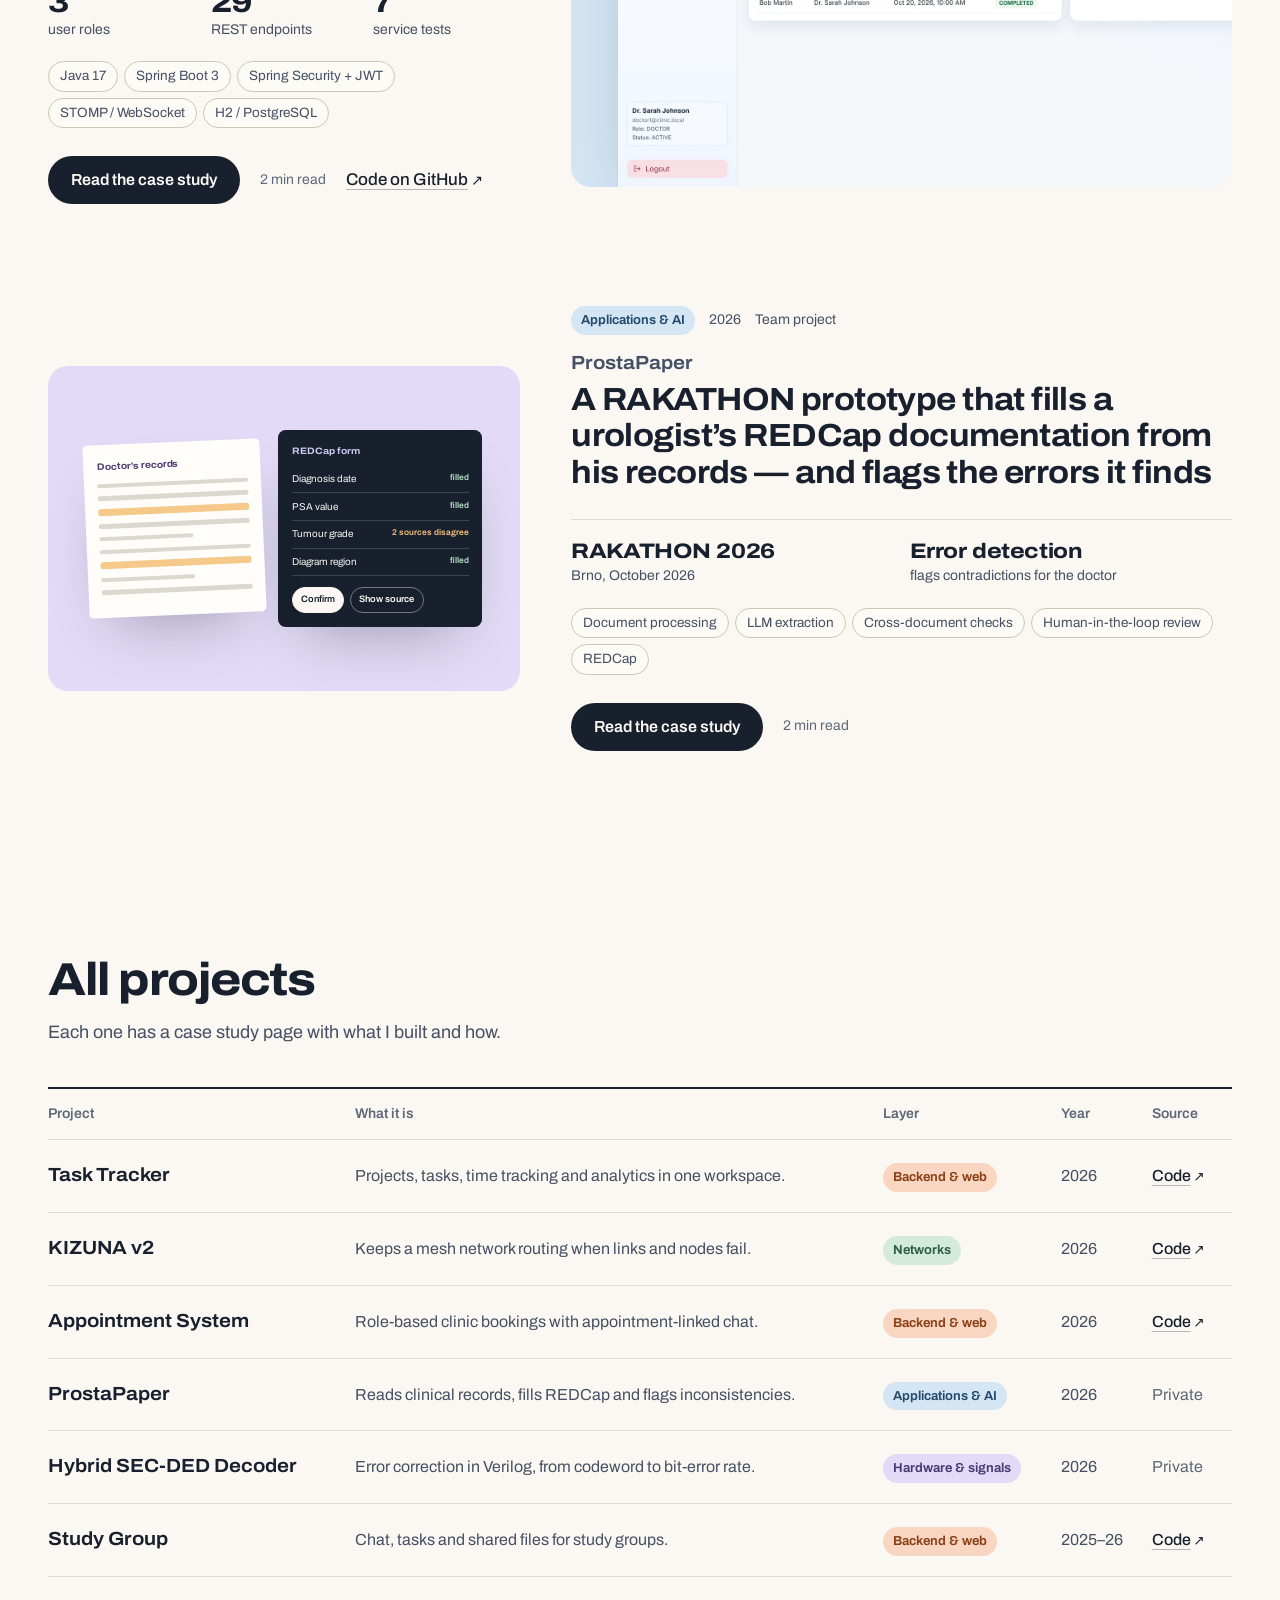
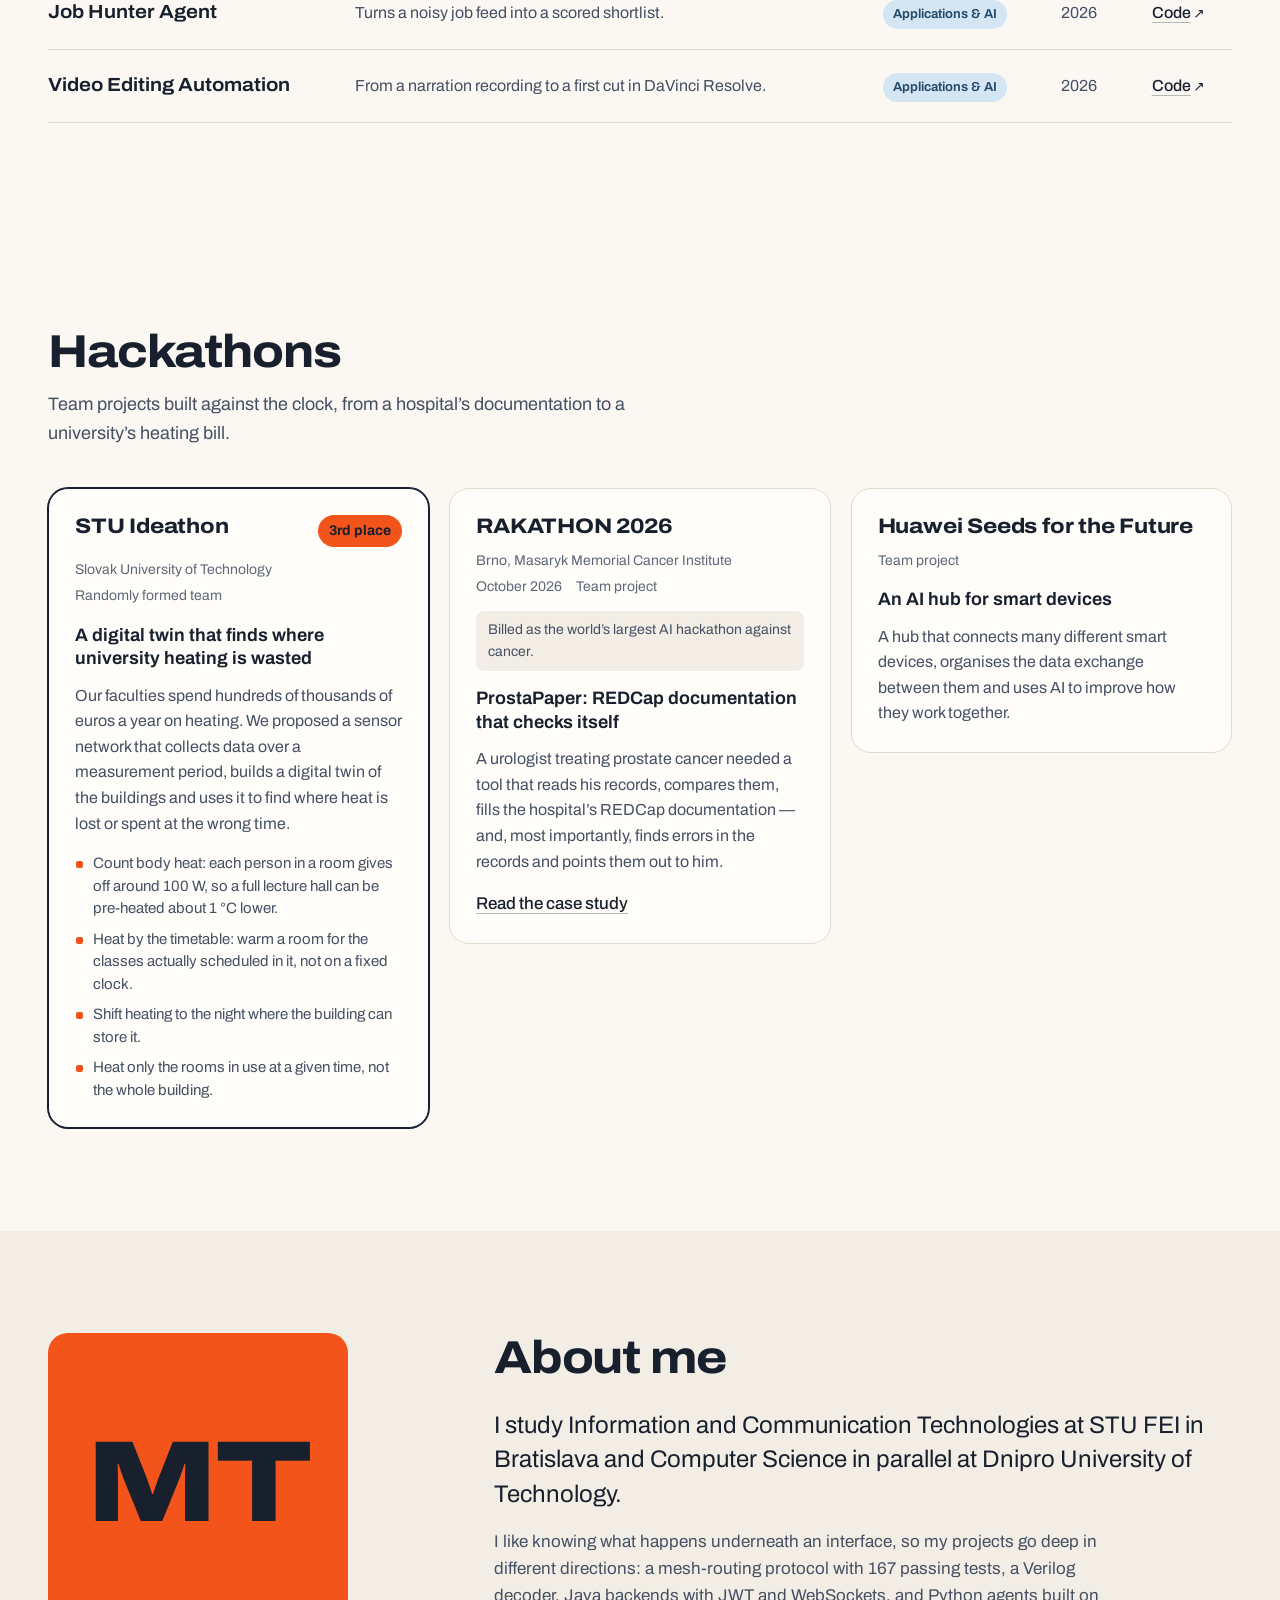
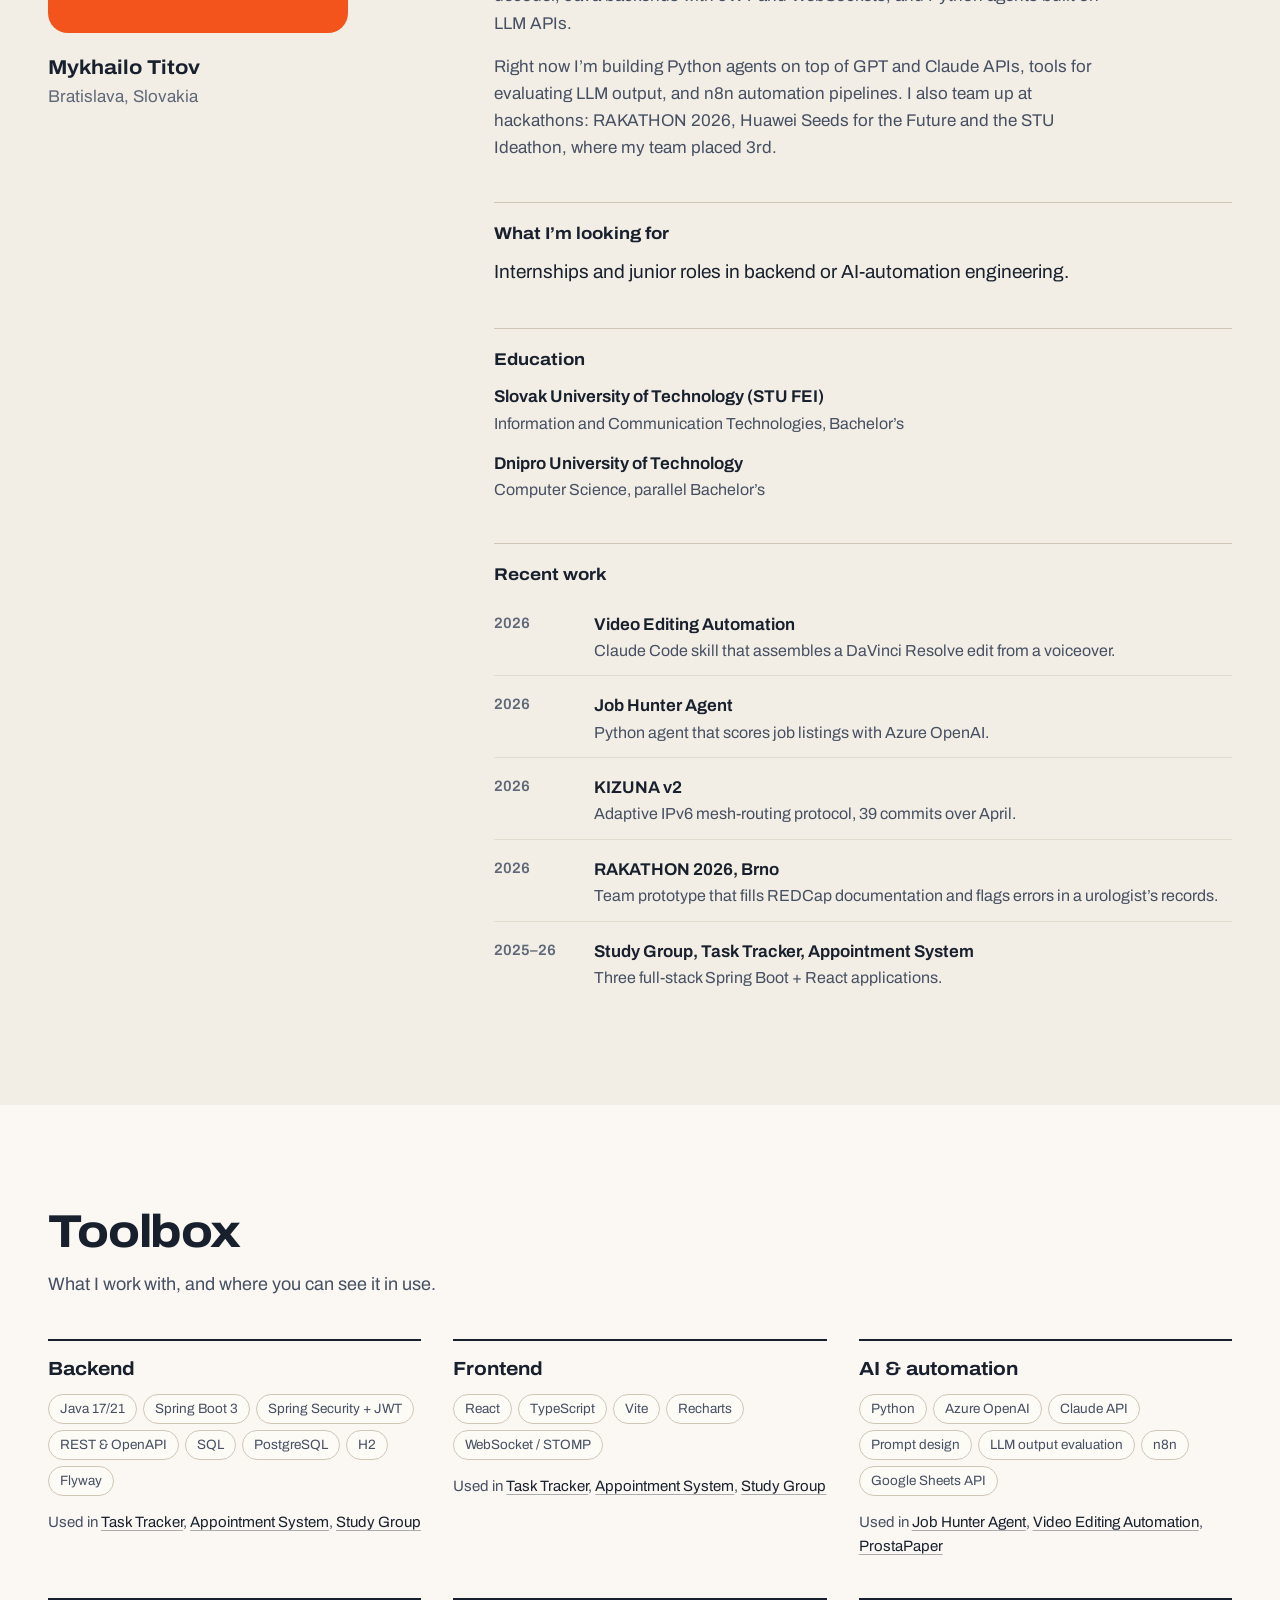
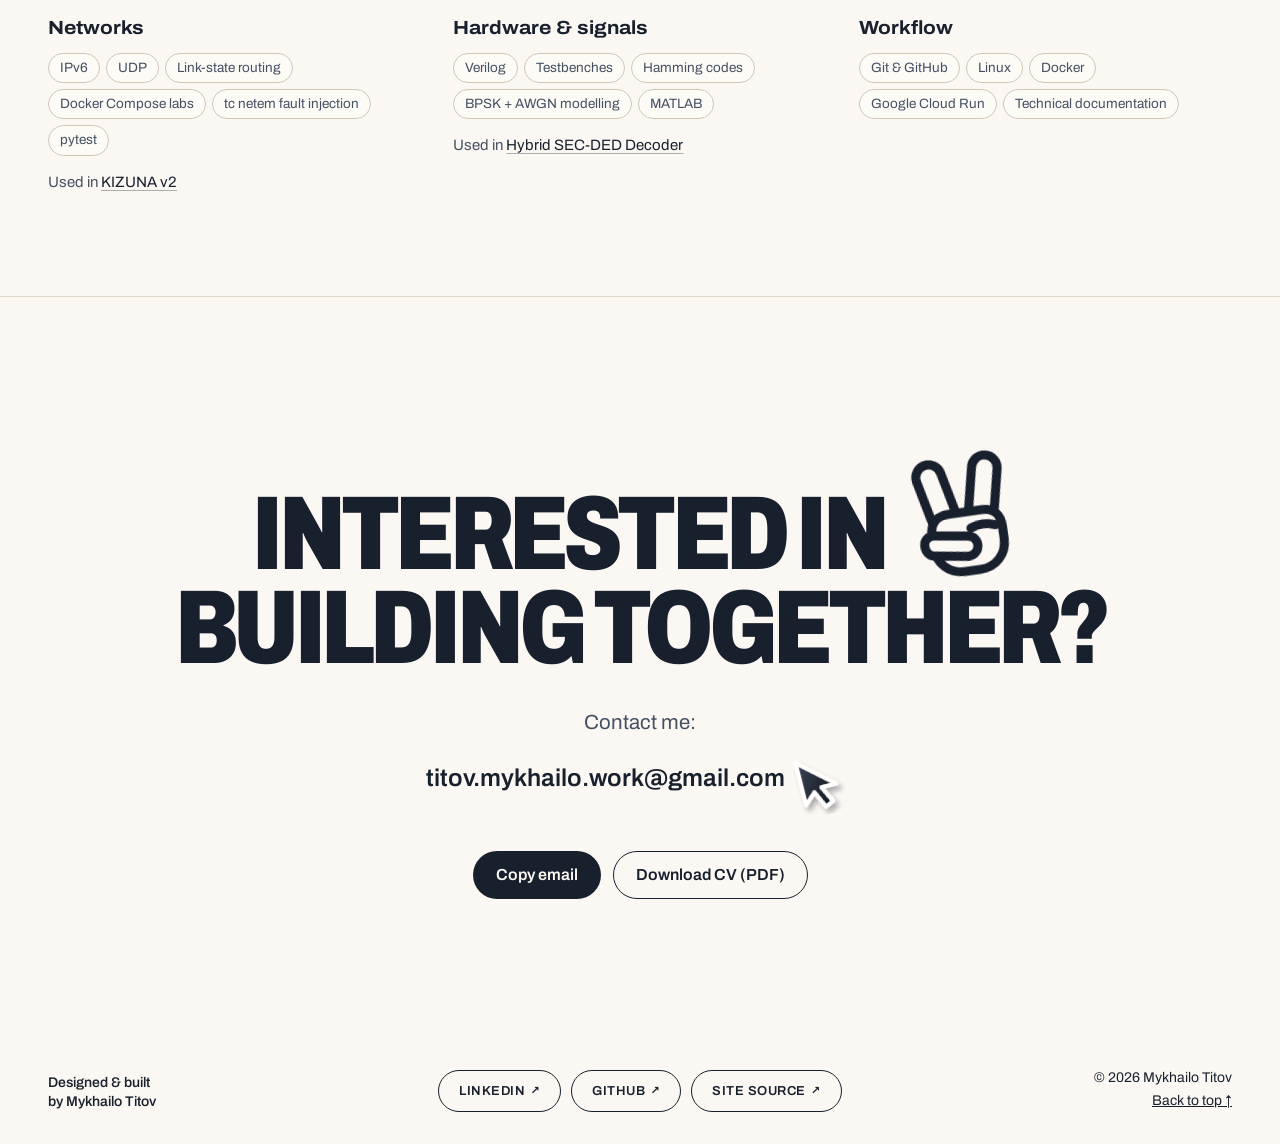
==== commit e65e42f6: "Hero: drop the orange mesh card, put a photo in the ENGINEER capsule - Removed the orange card with " ====
--- a/index.html
+++ b/index.html
@@ -25,11 +25,8 @@
 <div class="hero-type" aria-hidden="true">
 <span class="ht-line ht-dots">Curious</span>
 <span class="ht-line ht-orange">S<button class="ht-toggle" type="button" tabindex="-1" aria-pressed="false" data-toggle><span class="ht-knob"></span></button>FTWARE</span>
-<span class="ht-line ht-black">ENG<span class="ht-capsule"><i class="tint-sky"></i><i class="tint-peach"></i><i class="tint-mint"></i><i class="tint-lilac"></i><b></b></span>NEER<span class="ht-sticker"><span>&lt;/&gt;</span></span></span>
-<figure class="hero-card"><div class="hero-card-art"><svg class="mesh-card" viewBox="0 0 300 118" aria-hidden="true">
-<g class="mc-edges"><line x1="36" y1="80" x2="96" y2="30"/><line x1="96" y1="30" x2="152" y2="86"/><line x1="96" y1="30" x2="214" y2="34"/><line x1="152" y1="86" x2="214" y2="34"/><line x1="152" y1="86" x2="266" y2="88"/><line x1="214" y1="34" x2="266" y2="88"/><line x1="36" y1="80" x2="152" y2="86"/></g><circle class="mc-node" style="--d:0.0s" cx="36" cy="80" r="9"/><circle class="mc-node" style="--d:0.45s" cx="96" cy="30" r="9"/><circle class="mc-node" style="--d:0.9s" cx="152" cy="86" r="9"/><circle class="mc-node" style="--d:1.35s" cx="214" cy="34" r="9"/><circle class="mc-node" style="--d:1.8s" cx="266" cy="88" r="9"/>
-<circle class="mc-packet" r="5"><animateMotion dur="3.2s" repeatCount="indefinite" path="M36 80 L96 30 L214 34 L266 88"/></circle>
-<circle class="mc-packet mc-packet-2" r="4"><animateMotion dur="2.6s" begin="1s" repeatCount="indefinite" path="M266 88 L152 86 L36 80"/></circle></svg></div><figcaption lang="uk">Український <em>SOFTWARE ENGINEER,</em> що будує речі від бітів до штучного інтелекту.</figcaption></figure>
+<span class="ht-line ht-black">ENG<span class="ht-capsule"><img src="assets/hero-capsule.webp" alt="" width="360" height="986" decoding="async"></span>NEER<span class="ht-sticker"><span>&lt;/&gt;</span></span></span>
+
 </div>
 </div>
 <div class="wrap hero-foot">
--- a/styles.css
+++ b/styles.css
@@ -96,21 +96,10 @@
 .ht-toggle[aria-pressed="true"]{background:linear-gradient(180deg,#78D59E 0%,#2E9E5B 55%,#1C6B40 100%);box-shadow:0 0 0 .045em #8CDCAE,inset 0 .035em .05em rgba(255,255,255,.45),inset 0 -.07em .09em rgba(5,40,20,.35),0 .05em .1em rgba(24,32,46,.25)}
 .ht-toggle[aria-pressed="true"] .ht-knob{transform:translateX(.98em)}
 .ht-toggle:focus-visible{outline-offset:.06em}
-.ht-capsule{position:relative;display:inline-block;width:.3em;height:.72em;margin:0 .05em;border-radius:999px;overflow:hidden;vertical-align:baseline;box-shadow:0 0 0 .02em rgba(24,32,46,.18)}
-.ht-capsule i{display:block;height:25%}
-.ht-capsule b{position:absolute;left:50%;top:.07em;bottom:.07em;width:.028em;margin-left:-.014em;background:var(--signal);border-radius:1em}
+.ht-capsule{position:relative;display:inline-block;width:.32em;height:.74em;margin:0 .05em;border-radius:999px;overflow:hidden;vertical-align:-.01em;background:#11402C;box-shadow:0 0 0 .02em rgba(24,32,46,.22),0 .04em .08em -.03em rgba(24,32,46,.45)}
+.ht-capsule img{display:block;width:100%;height:100%;object-fit:cover}
 .ht-sticker{position:absolute;right:-.46em;bottom:-.04em;display:grid;place-items:center;width:2.7em;height:2.7em;font-size:.17em;border-radius:.62em;background:#2B4D3B;color:#D4F5AC;box-shadow:0 .14em 0 #A9C5B3;transform:rotate(-12deg)}
 .ht-sticker span{font:500 .9em/1 var(--mono);letter-spacing:-.04em}
-.hero-card{position:absolute;right:0;top:-.2em;width:2.1em;margin:0}
-.hero-card-art{border-radius:.09em;overflow:hidden;background:linear-gradient(135deg,#F7A35C 0%,var(--signal) 70%);box-shadow:0 18px 40px -24px rgba(180,60,20,.6)}
-.mesh-card{display:block;width:100%;height:auto}
-.mc-edges line{stroke:rgba(24,32,46,.45);stroke-width:2}
-.mc-node{fill:#FFF3E6;stroke:var(--ink);stroke-width:2.5;transform-box:fill-box;transform-origin:center;animation:node 2.6s var(--d) ease-in-out infinite}
-.mc-packet{fill:var(--ink)}
-.mc-packet-2{fill:#FFF3E6;stroke:var(--ink);stroke-width:1.5}
-@keyframes node{50%{transform:scale(1.18)}}
-.hero-card figcaption{margin-top:.06em;font-size:max(12.5px,.084em);line-height:1.35;text-align:right;color:var(--ink-2)}
-.hero-card em{font-style:normal;font-weight:650;color:var(--signal-deep)}
 .hero-foot{position:relative;margin-top:clamp(36px,5vw,64px);text-align:center}
 .hero-places-label{display:inline-flex;align-items:center;gap:10px;font-size:17px;color:var(--ink-2)}
 .status-dot{flex:none;width:9px;height:9px;border-radius:50%;background:#2E9E5B;box-shadow:0 0 0 3px rgba(46,158,91,.18)}
@@ -473,10 +462,7 @@
 
 /* ---------- responsive */
 @media (max-width:1100px){
-  .hero-card{position:static;align-self:flex-end;width:min(300px,64vw);margin-top:.22em}
-  .hero-card-art{border-radius:12px}
-  .hero-card figcaption{font-size:13px;margin-top:8px}
-  .scroll-badge{width:96px;height:96px}
+        .scroll-badge{width:96px;height:96px}
 }
 @media (max-width:720px){
   .header-inner{grid-template-columns:auto 1fr;gap:12px}
@@ -488,8 +474,7 @@
   .sk[style]{transform:rotate(calc(var(--r,0deg) * .4))}
   .footer-inner{grid-template-columns:1fr;text-align:center;justify-items:center}
   .footer-end{text-align:center}
-  .hero-card figcaption{font-size:12.5px}
-  .marquee-track{gap:44px;padding-right:44px}
+    .marquee-track{gap:44px;padding-right:44px}
   .ct-line{white-space:normal}
 }
 @media (max-width:1024px){
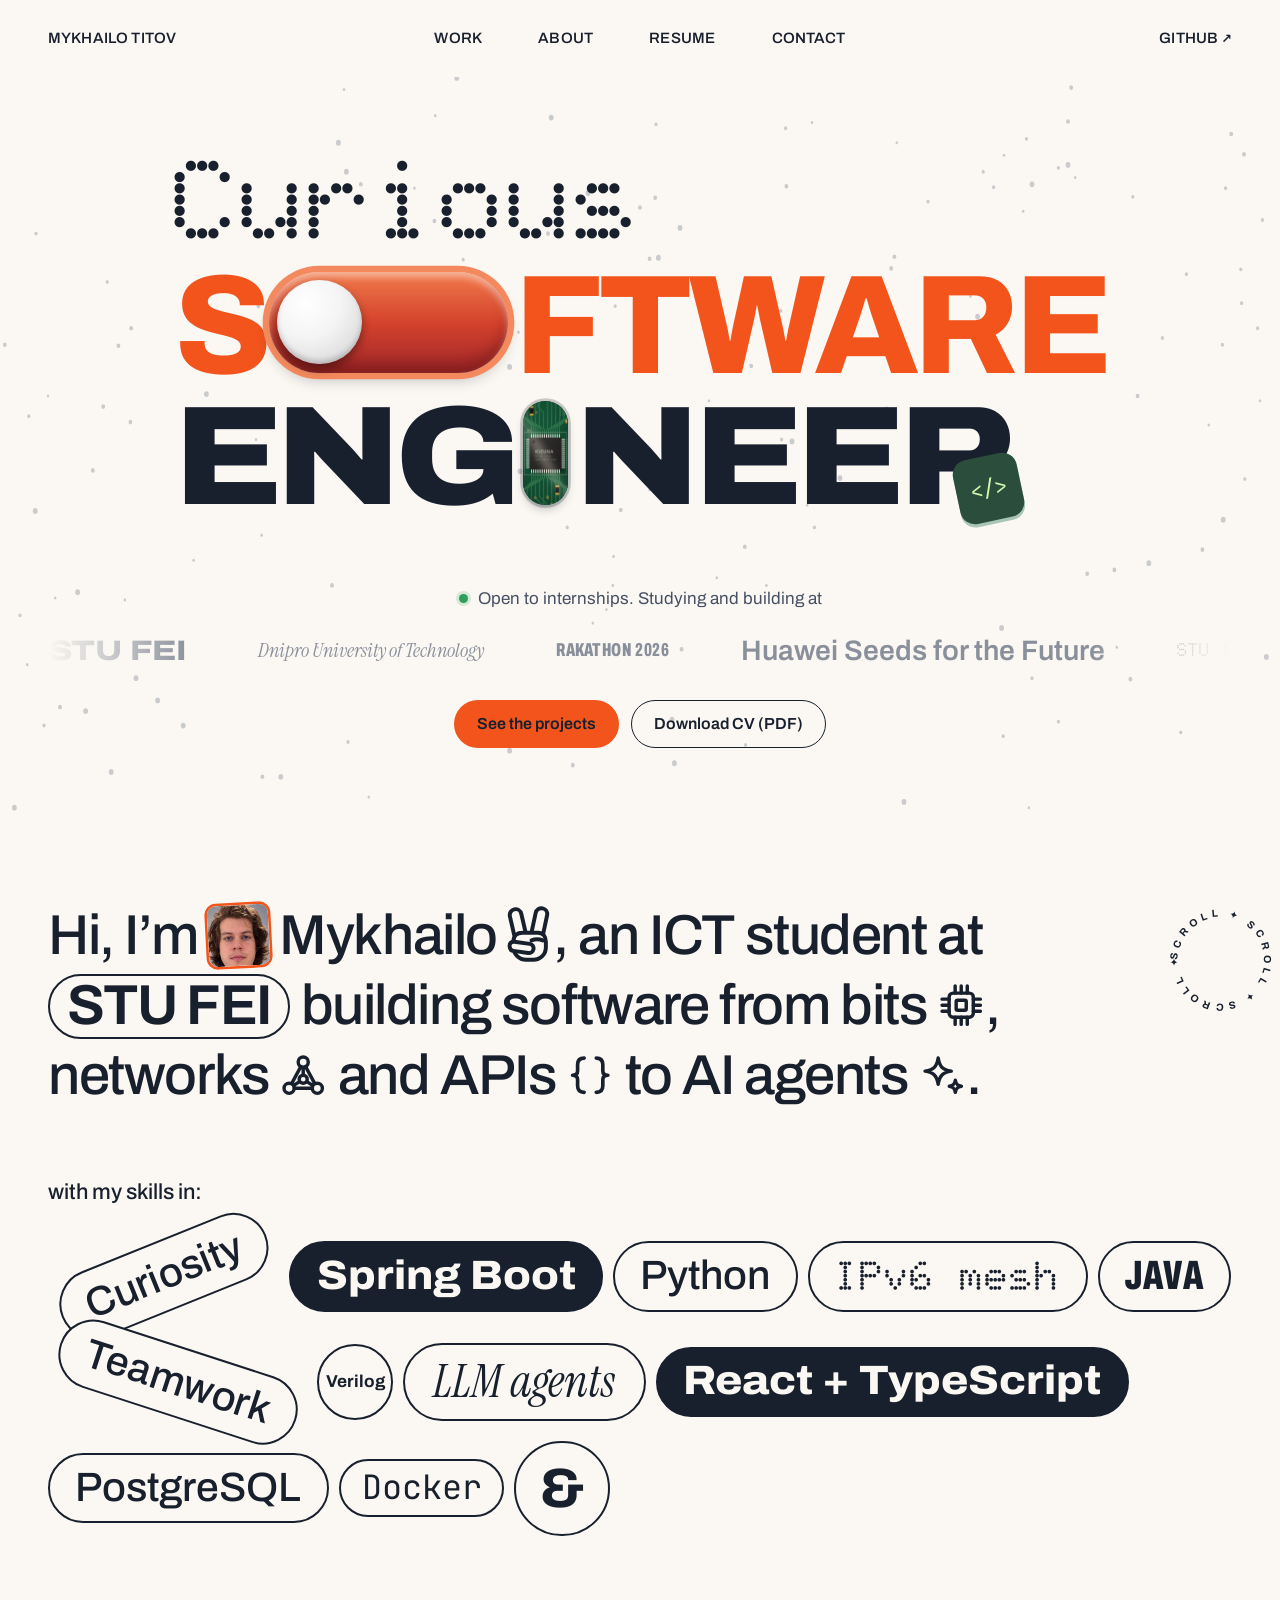
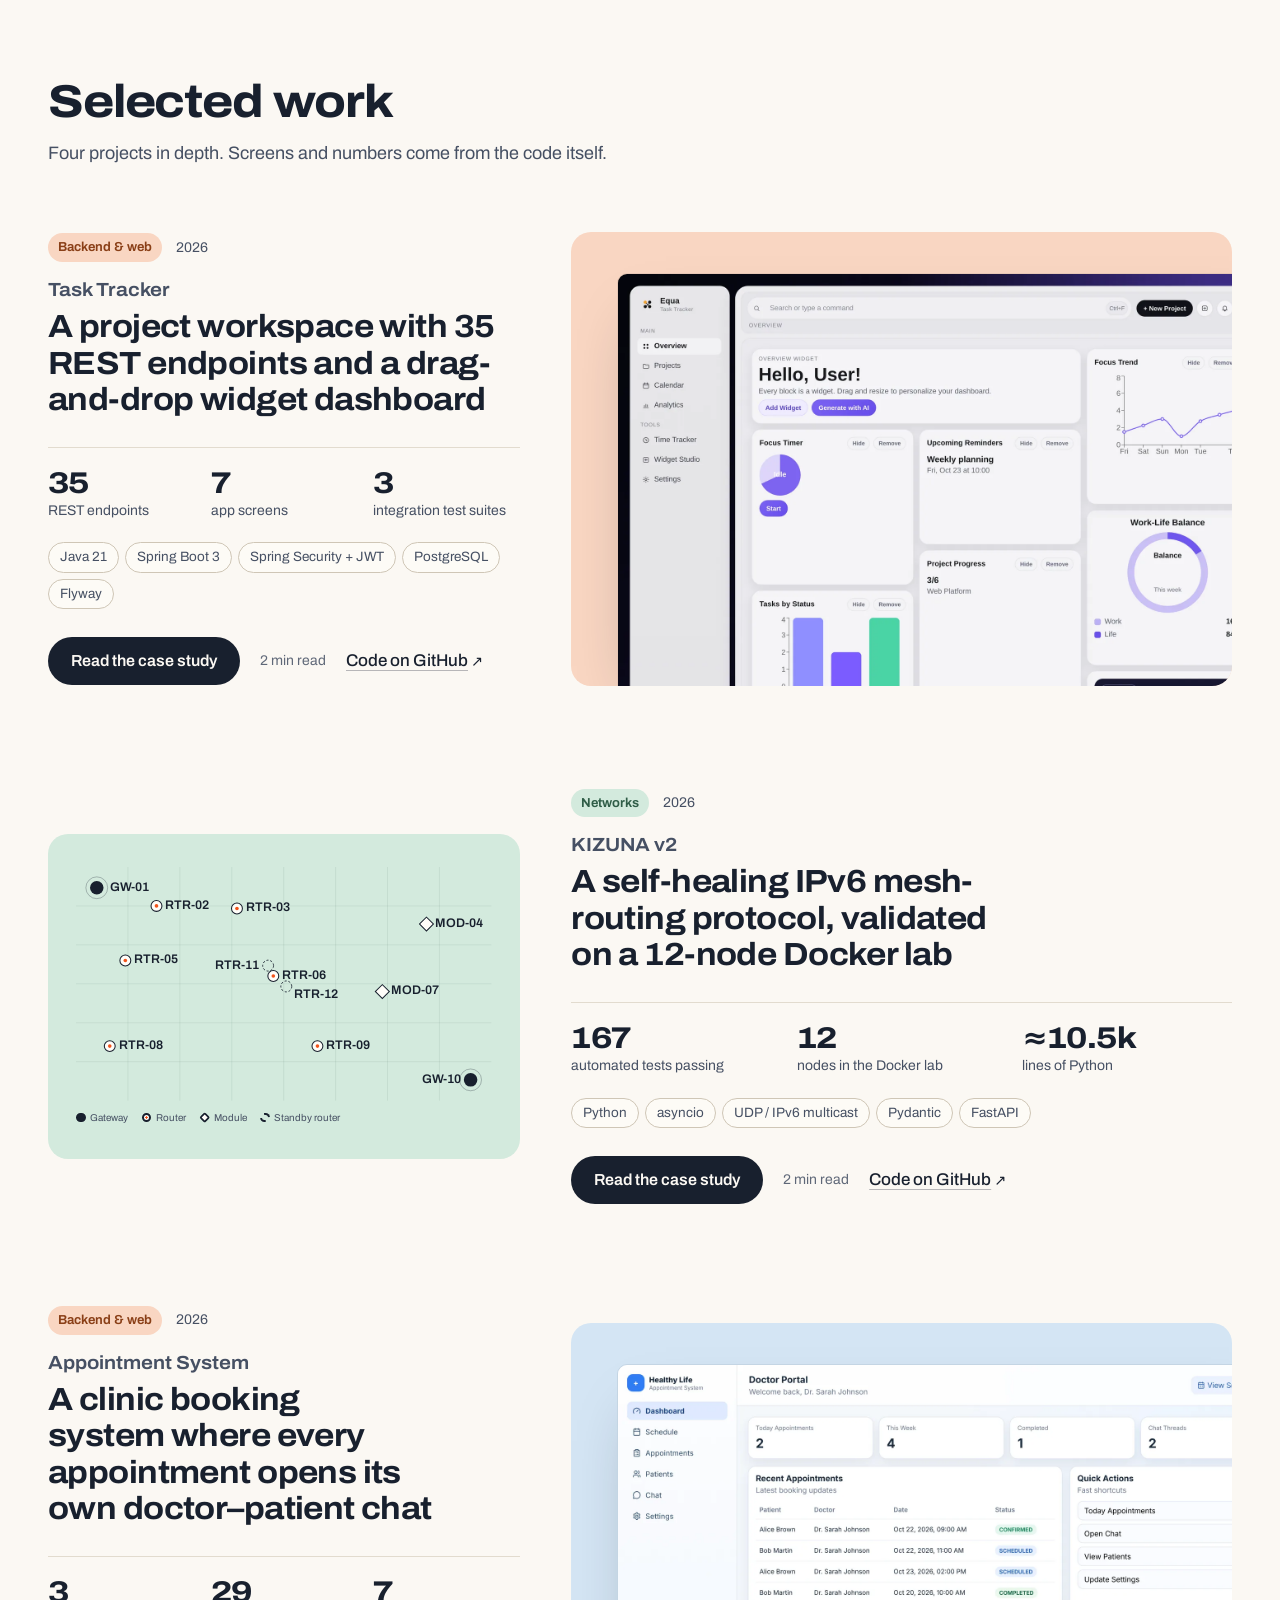
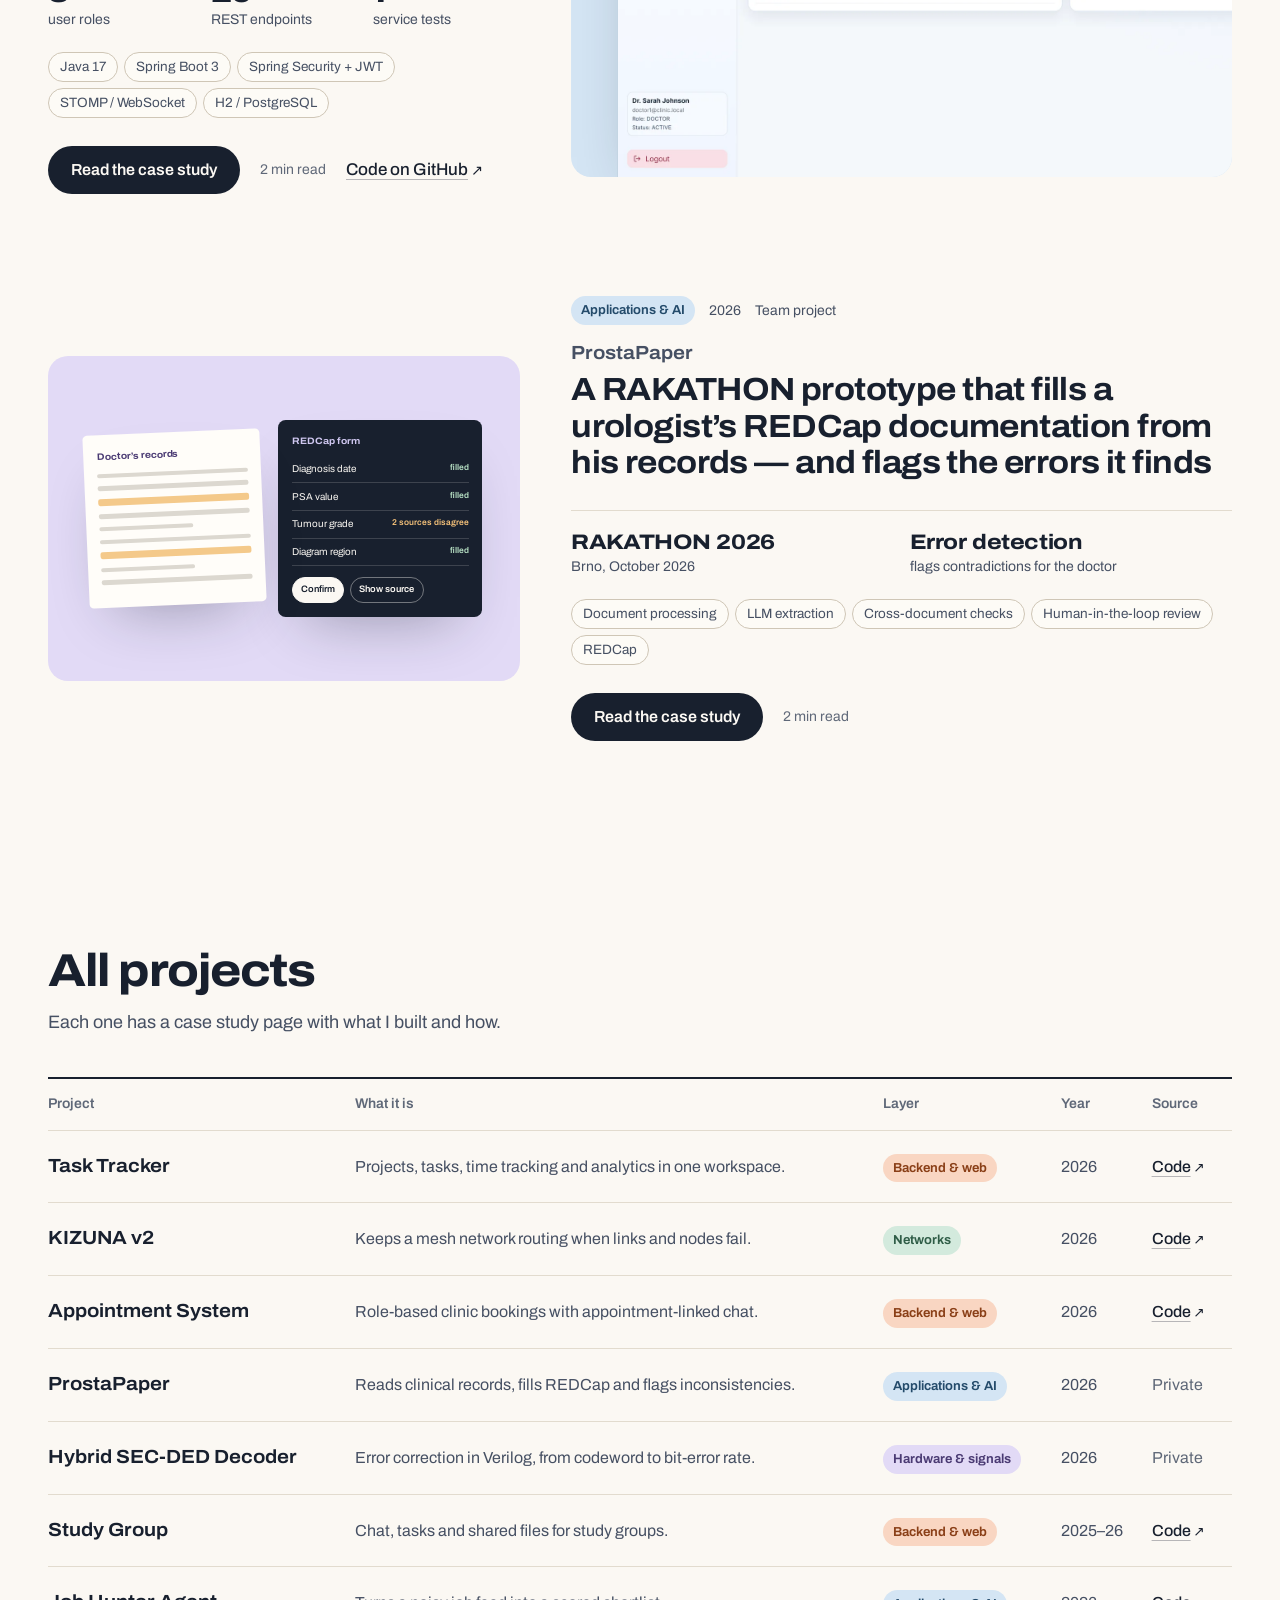
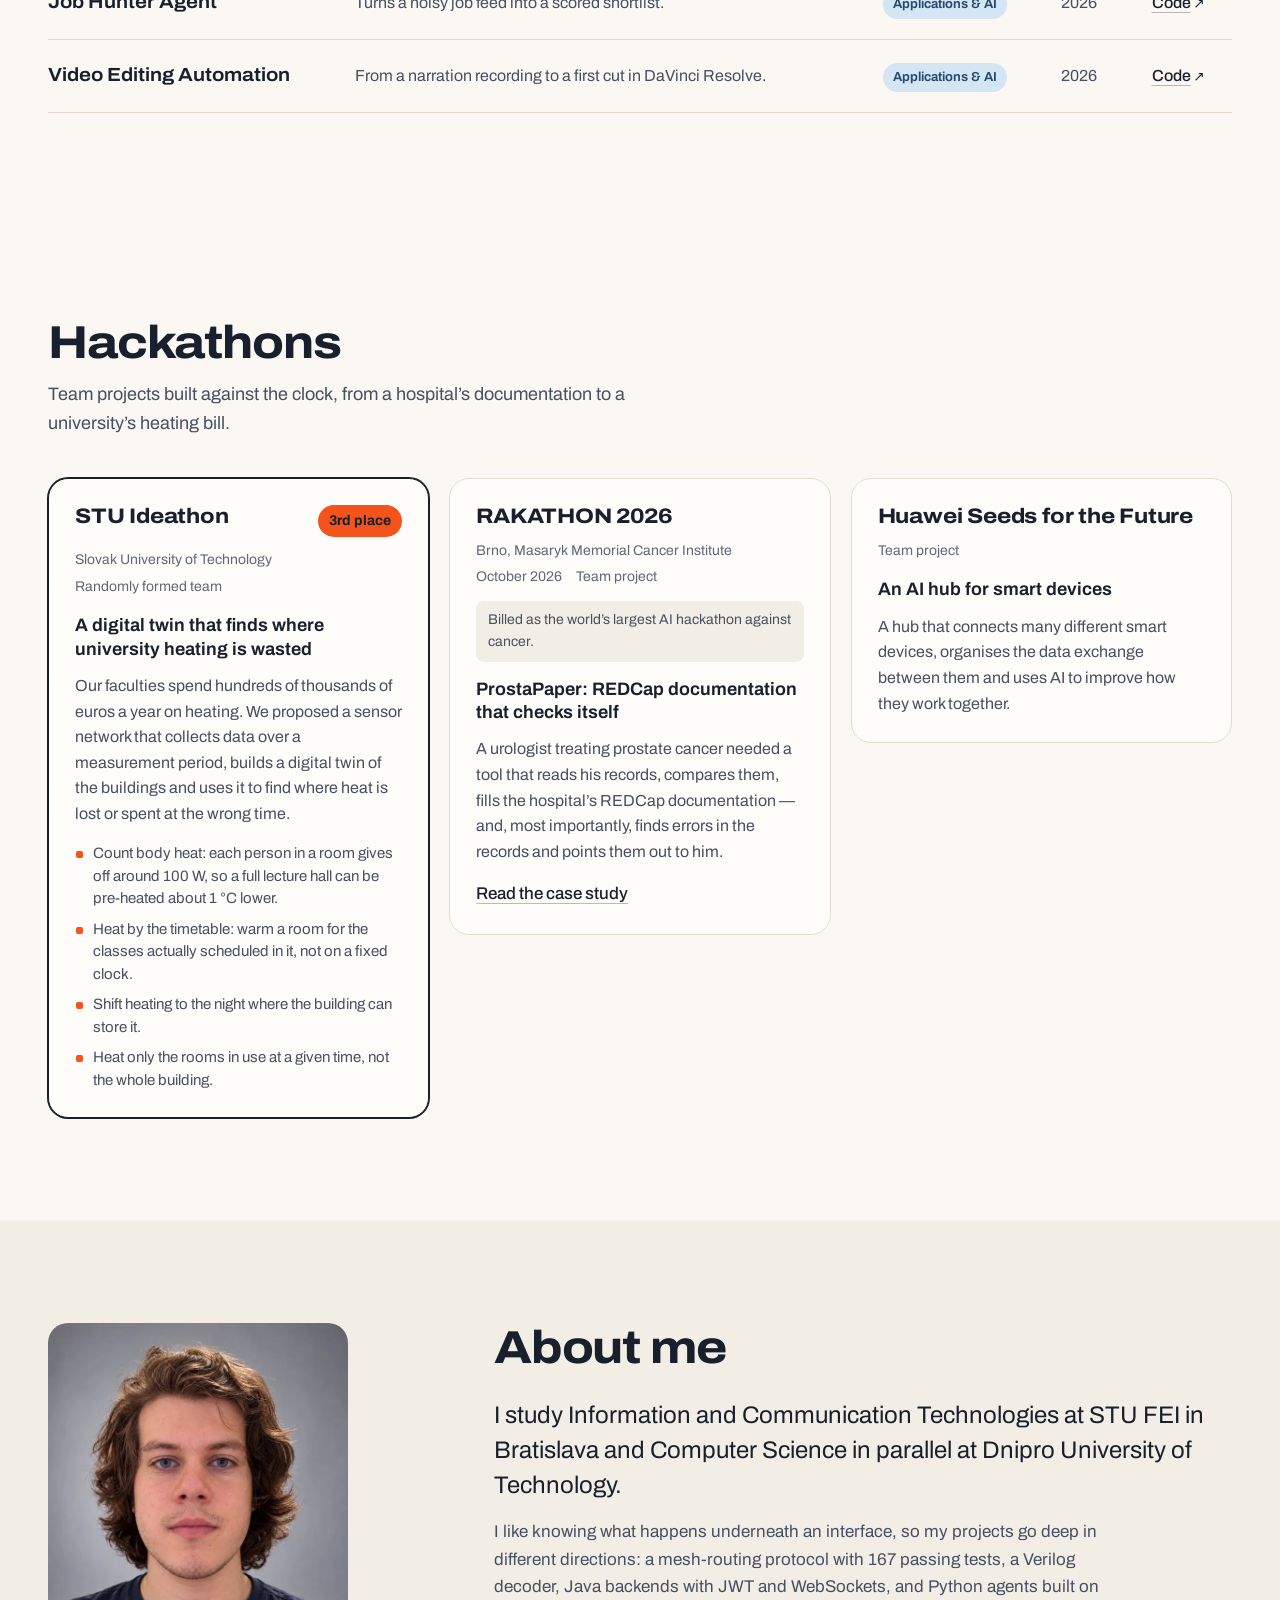
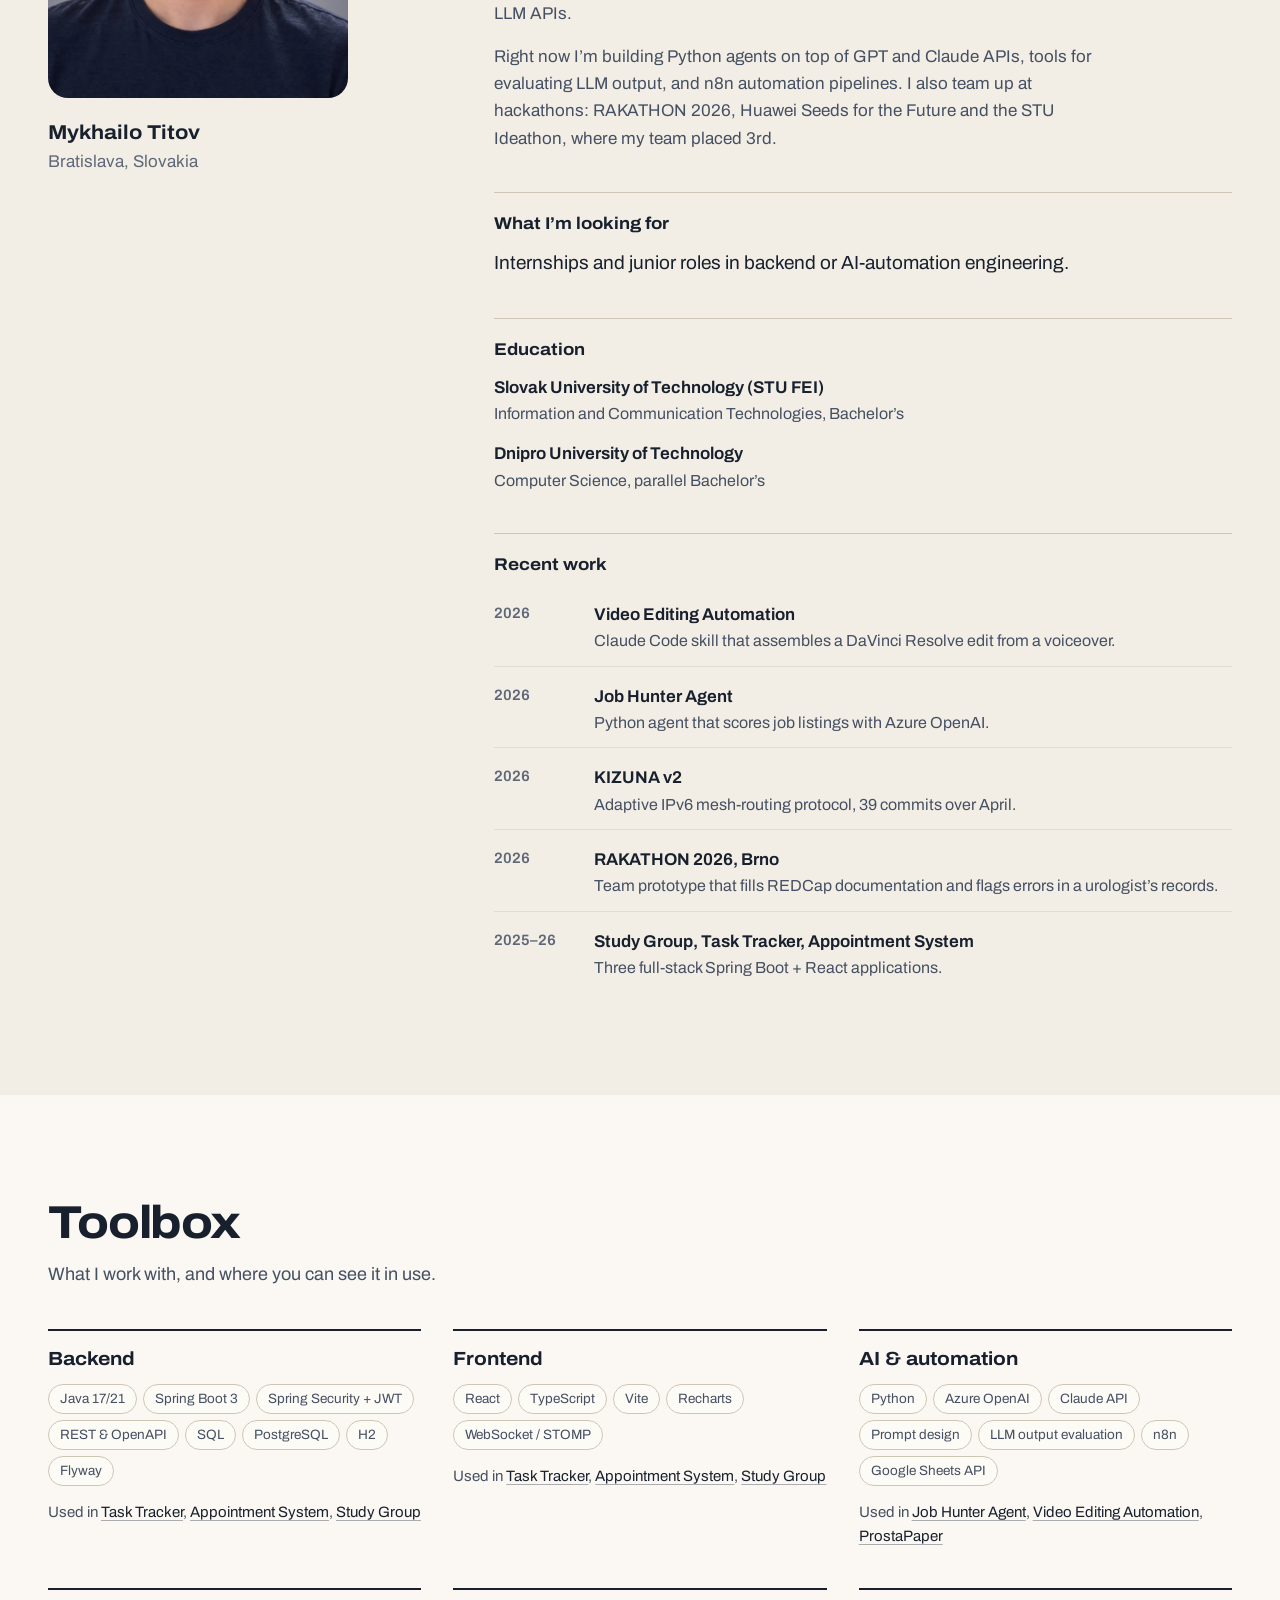
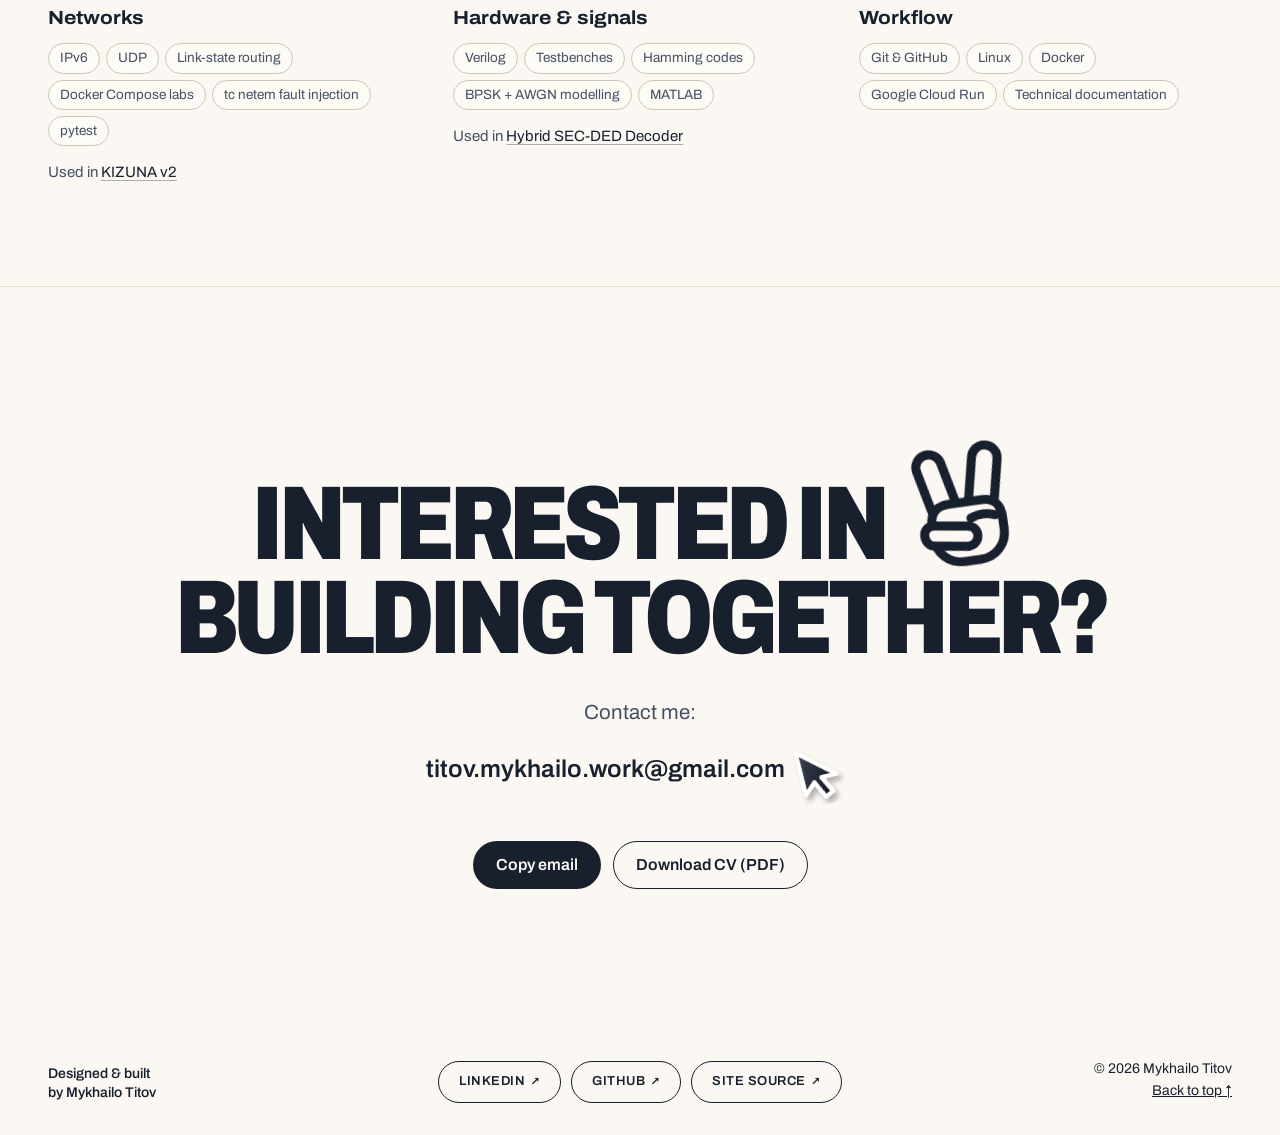
==== commit 916fcd45: "Add Mykhailo's photo: inline avatar in the intro and About portrait Co-Authored-By: Claude Opus 5.5 " ====
--- a/index.html
+++ b/index.html
@@ -36,7 +36,7 @@
 </div>
 </section>
 <section class="intro" id="about-intro" aria-label="Introduction"><div class="wrap intro-inner">
-<p class="intro-text">Hi, I’m <span class="intro-avatar intro-avatar-mono" aria-hidden="true">MT</span> Mykhailo<svg class="ico ico-peace" viewBox="0 0 64 64" aria-hidden="true"><g fill="var(--paper)" stroke="currentColor" stroke-width="4.4" stroke-linejoin="round" stroke-linecap="round"><rect x="15.5" y="4" width="13" height="34" rx="6.5" transform="rotate(-13 22 36)"/><rect x="33" y="3" width="13" height="35" rx="6.5" transform="rotate(12 39.5 36)"/><path d="M14 40c0-6 4-9 10-9h17c6 0 9 4 9 10v6c0 8-6 14-14 14h-8c-8 0-14-6-14-14Z"/><path d="M34 39.5c4-1.6 8.5-1.6 12.5 0" fill="none"/><path d="M9.5 45.5c0-3 2.4-5 5.4-4.6l17 2.4c3 .4 4.8 3 4.3 6-.5 2.8-3.2 4.6-6 4.2l-16.4-2.4c-2.7-.4-4.3-2.8-4.3-5.6Z"/></g></svg>, an ICT student at <span class="intro-pill">STU FEI</span> building software from bits<svg class="ico" viewBox="0 0 48 48" aria-hidden="true"><g fill="none" stroke="currentColor" stroke-width="3.4" stroke-linecap="round" stroke-linejoin="round"><rect x="12" y="12" width="24" height="24" rx="4"/><rect x="19" y="19" width="10" height="10" rx="1.5"/><path d="M18 5v7M24 5v7M30 5v7M18 36v7M24 36v7M30 36v7M5 18h7M5 24h7M5 30h7M36 18h7M36 24h7M36 30h7"/></g></svg>, networks<svg class="ico" viewBox="0 0 48 48" aria-hidden="true"><g fill="none" stroke="currentColor" stroke-width="3.4" stroke-linecap="round"><path d="M10 37 24 11 38 37 10 37M24 11v17M10 37l14-9 14 9"/></g><g fill="var(--paper)" stroke="currentColor" stroke-width="3.4"><circle cx="24" cy="11" r="5"/><circle cx="10" cy="37" r="5"/><circle cx="38" cy="37" r="5"/><circle cx="24" cy="28" r="4"/></g></svg> and APIs<svg class="ico" viewBox="0 0 48 48" aria-hidden="true"><g fill="none" stroke="currentColor" stroke-width="3.6" stroke-linecap="round" stroke-linejoin="round"><path d="M18 7c-5 0-6.5 2.5-6.5 6.5v6c0 2.8-1.6 4.5-5 4.5 3.4 0 5 1.7 5 4.5v6c0 4 1.5 6.5 6.5 6.5M30 7c5 0 6.5 2.5 6.5 6.5v6c0 2.8 1.6 4.5 5 4.5-3.4 0-5 1.7-5 4.5v6c0 4-1.5 6.5-6.5 6.5"/></g></svg> to AI agents<svg class="ico" viewBox="0 0 48 48" aria-hidden="true"><g fill="none" stroke="currentColor" stroke-width="3.4" stroke-linejoin="round"><path d="M20 7c1.4 8.6 4.4 11.6 13 13-8.6 1.4-11.6 4.4-13 13-1.4-8.6-4.4-11.6-13-13 8.6-1.4 11.6-4.4 13-13Z"/><path d="M37 29c.7 4 2 5.3 6 6-4 .7-5.3 2-6 6-.7-4-2-5.3-6-6 4-.7 5.3-2 6-6Z"/></g></svg>.</p>
+<p class="intro-text">Hi, I’m <img class="intro-avatar" src="assets/photo-avatar.webp" alt="" width="240" height="240"> Mykhailo<svg class="ico ico-peace" viewBox="0 0 64 64" aria-hidden="true"><g fill="var(--paper)" stroke="currentColor" stroke-width="4.4" stroke-linejoin="round" stroke-linecap="round"><rect x="15.5" y="4" width="13" height="34" rx="6.5" transform="rotate(-13 22 36)"/><rect x="33" y="3" width="13" height="35" rx="6.5" transform="rotate(12 39.5 36)"/><path d="M14 40c0-6 4-9 10-9h17c6 0 9 4 9 10v6c0 8-6 14-14 14h-8c-8 0-14-6-14-14Z"/><path d="M34 39.5c4-1.6 8.5-1.6 12.5 0" fill="none"/><path d="M9.5 45.5c0-3 2.4-5 5.4-4.6l17 2.4c3 .4 4.8 3 4.3 6-.5 2.8-3.2 4.6-6 4.2l-16.4-2.4c-2.7-.4-4.3-2.8-4.3-5.6Z"/></g></svg>, an ICT student at <span class="intro-pill">STU FEI</span> building software from bits<svg class="ico" viewBox="0 0 48 48" aria-hidden="true"><g fill="none" stroke="currentColor" stroke-width="3.4" stroke-linecap="round" stroke-linejoin="round"><rect x="12" y="12" width="24" height="24" rx="4"/><rect x="19" y="19" width="10" height="10" rx="1.5"/><path d="M18 5v7M24 5v7M30 5v7M18 36v7M24 36v7M30 36v7M5 18h7M5 24h7M5 30h7M36 18h7M36 24h7M36 30h7"/></g></svg>, networks<svg class="ico" viewBox="0 0 48 48" aria-hidden="true"><g fill="none" stroke="currentColor" stroke-width="3.4" stroke-linecap="round"><path d="M10 37 24 11 38 37 10 37M24 11v17M10 37l14-9 14 9"/></g><g fill="var(--paper)" stroke="currentColor" stroke-width="3.4"><circle cx="24" cy="11" r="5"/><circle cx="10" cy="37" r="5"/><circle cx="38" cy="37" r="5"/><circle cx="24" cy="28" r="4"/></g></svg> and APIs<svg class="ico" viewBox="0 0 48 48" aria-hidden="true"><g fill="none" stroke="currentColor" stroke-width="3.6" stroke-linecap="round" stroke-linejoin="round"><path d="M18 7c-5 0-6.5 2.5-6.5 6.5v6c0 2.8-1.6 4.5-5 4.5 3.4 0 5 1.7 5 4.5v6c0 4 1.5 6.5 6.5 6.5M30 7c5 0 6.5 2.5 6.5 6.5v6c0 2.8 1.6 4.5 5 4.5-3.4 0-5 1.7-5 4.5v6c0 4-1.5 6.5-6.5 6.5"/></g></svg> to AI agents<svg class="ico" viewBox="0 0 48 48" aria-hidden="true"><g fill="none" stroke="currentColor" stroke-width="3.4" stroke-linejoin="round"><path d="M20 7c1.4 8.6 4.4 11.6 13 13-8.6 1.4-11.6 4.4-13 13-1.4-8.6-4.4-11.6-13-13 8.6-1.4 11.6-4.4 13-13Z"/><path d="M37 29c.7 4 2 5.3 6 6-4 .7-5.3 2-6 6-.7-4-2-5.3-6-6 4-.7 5.3-2 6-6Z"/></g></svg>.</p>
 <svg class="scroll-badge" viewBox="0 0 120 120" aria-hidden="true"><defs><path id="badge-circle" d="M60 60 m-44 0 a44 44 0 1 1 88 0 a44 44 0 1 1 -88 0"/></defs><text><textPath href="#badge-circle">SCROLL ✦ SCROLL ✦ SCROLL ✦ </textPath></text></svg>
 <p class="skills-label">with my skills in:</p>
 <ul class="skill-cloud"><li class="sk sk-outline" style="--r:-22deg">Curiosity</li><li class="sk sk-filled">Spring Boot</li><li class="sk sk-outline">Python</li><li class="sk sk-dots">IPv6 mesh</li><li class="sk sk-condensed">Java</li><li class="sk sk-outline" style="--r:18deg">Teamwork</li><li class="sk sk-circle">Verilog</li><li class="sk sk-serif">LLM agents</li><li class="sk sk-filled">React + TypeScript</li><li class="sk sk-outline">PostgreSQL</li><li class="sk sk-mono">Docker</li><li class="sk sk-amp">&amp;</li></ul>
@@ -106,7 +106,7 @@
 <p class="hack-meta"><span>Brno, Masaryk Memorial Cancer Institute</span><span>October 2026</span><span>Team project</span></p><p class="hack-note">Billed as the world’s largest AI hackathon against cancer.</p><p class="hack-title">ProstaPaper: REDCap documentation that checks itself</p><p class="hack-summary">A urologist treating prostate cancer needed a tool that reads his records, compares them, fills the hospital’s REDCap documentation — and, most importantly, finds errors in the records and points them out to him.</p><a class="text-link hack-link" href="projects/prostapaper.html">Read the case study<span class="sr-only">: ProstaPaper</span></a></li><li class="hack"><div class="hack-top"><h3>Huawei Seeds for the Future</h3></div>
 <p class="hack-meta"><span>Team project</span></p><p class="hack-title">An AI hub for smart devices</p><p class="hack-summary">A hub that connects many different smart devices, organises the data exchange between them and uses AI to improve how they work together.</p></li></ul></div></section>
 <section class="section about" id="about" aria-labelledby="about-title"><div class="wrap about-grid">
-<div class="about-side"><div class="portrait portrait-mono" aria-hidden="true"><span>MT</span></div><p class="about-name">Mykhailo Titov</p><p class="muted">Bratislava, Slovakia</p></div>
+<div class="about-side"><img class="portrait" src="assets/photo.webp" width="640" height="800" alt="Portrait of Mykhailo Titov" loading="lazy" decoding="async"><p class="about-name">Mykhailo Titov</p><p class="muted">Bratislava, Slovakia</p></div>
 <div class="about-main">
 <h2 id="about-title">About me</h2>
 <p class="about-lead">I study Information and Communication Technologies at STU FEI in Bratislava and Computer Science in parallel at Dnipro University of Technology.</p><p class="">I like knowing what happens underneath an interface, so my projects go deep in different directions: a mesh-routing protocol with 167 passing tests, a Verilog decoder, Java backends with JWT and WebSockets, and Python agents built on LLM APIs.</p><p class="">Right now I’m building Python agents on top of GPT and Claude APIs, tools for evaluating LLM output, and n8n automation pipelines. I also team up at hackathons: RAKATHON 2026, Huawei Seeds for the Future and the STU Ideathon, where my team placed 3rd.</p>
--- a/styles.css
+++ b/styles.css
@@ -122,7 +122,7 @@
 .ico{display:inline-block;width:.86em;height:.86em;vertical-align:-.1em;margin:0 0 0 .16em}
 .ico-peace{width:1.02em;height:1.02em;vertical-align:-.14em;margin-left:.08em}
 .intro-text .ico-peace{margin-right:-.1em}
-.intro-avatar{display:inline-block;width:1.05em;height:1.05em;vertical-align:-.17em;border-radius:.16em;object-fit:cover;transform:rotate(-3deg)}
+.intro-avatar{display:inline-block;width:1.08em;height:1.08em;vertical-align:-.2em;border-radius:.16em;object-fit:cover;transform:rotate(-3deg);box-shadow:0 0 0 .045em var(--signal)}
 .intro-avatar-mono{display:inline-grid;place-items:center;font-size:.4em;width:2.5em;height:2.5em;vertical-align:-.24em;border-radius:.4em;background:var(--signal);color:var(--ink);font-weight:800;font-stretch:125%;letter-spacing:.01em}
 .intro-pill{display:inline-block;padding:0 .3em;border:.05em solid currentColor;border-radius:999px;font-weight:650;line-height:1.08}
 .scroll-badge{position:absolute;right:0;top:0;width:118px;height:118px;animation:spin 20s linear infinite}
@@ -289,7 +289,7 @@
 .about{background:var(--paper-2)}
 .about-grid{display:grid;grid-template-columns:minmax(0,4fr) minmax(0,8fr);gap:clamp(32px,6vw,96px)}
 .about-side{position:sticky;top:100px;align-self:start}
-.portrait{width:100%;max-width:300px;aspect-ratio:1;border-radius:var(--r-lg);object-fit:cover}
+.portrait{width:100%;max-width:300px;aspect-ratio:4/5;height:auto;border-radius:var(--r-lg);object-fit:cover}
 .portrait-mono{display:grid;place-items:center;background:var(--signal)}
 .portrait-mono span{font-size:clamp(72px,9vw,128px);font-weight:800;font-stretch:125%;letter-spacing:-.03em;color:var(--ink)}
 .about-name{font-size:20px;font-weight:700;font-stretch:110%;margin-top:18px}
